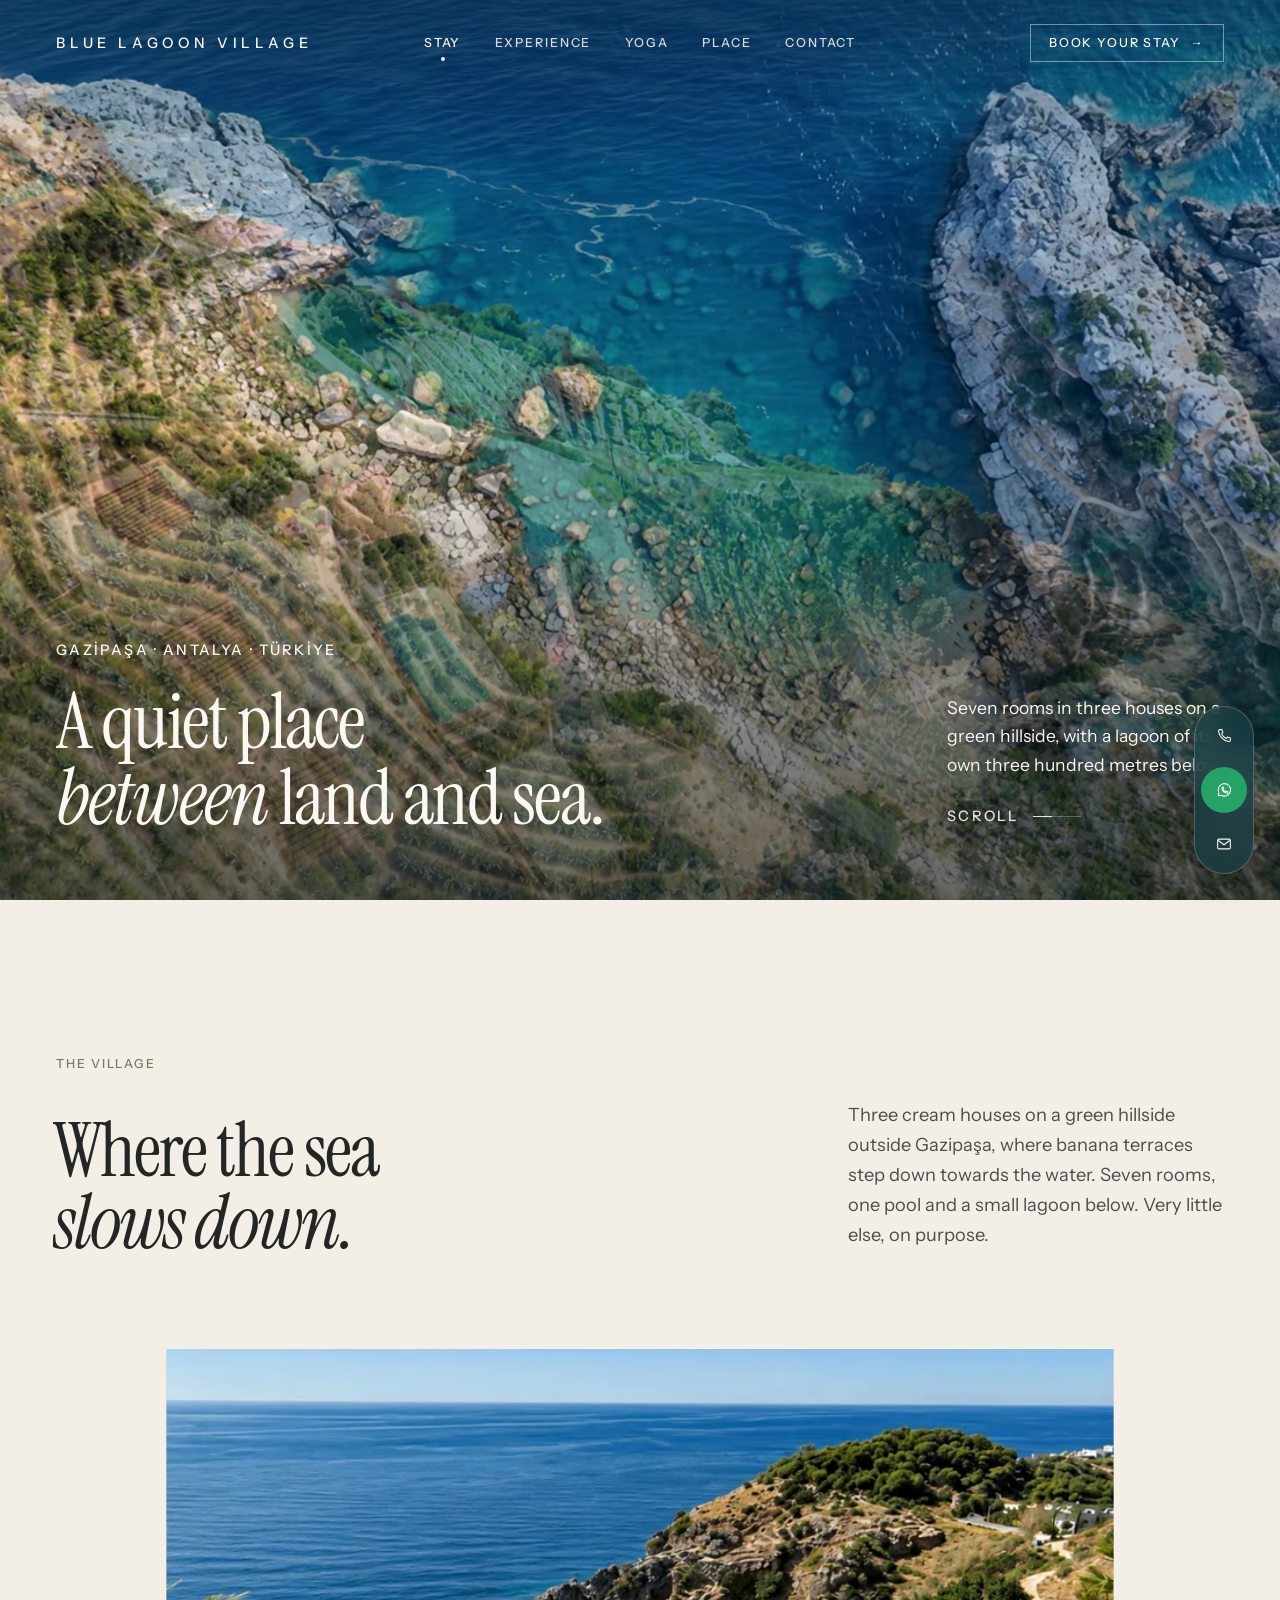
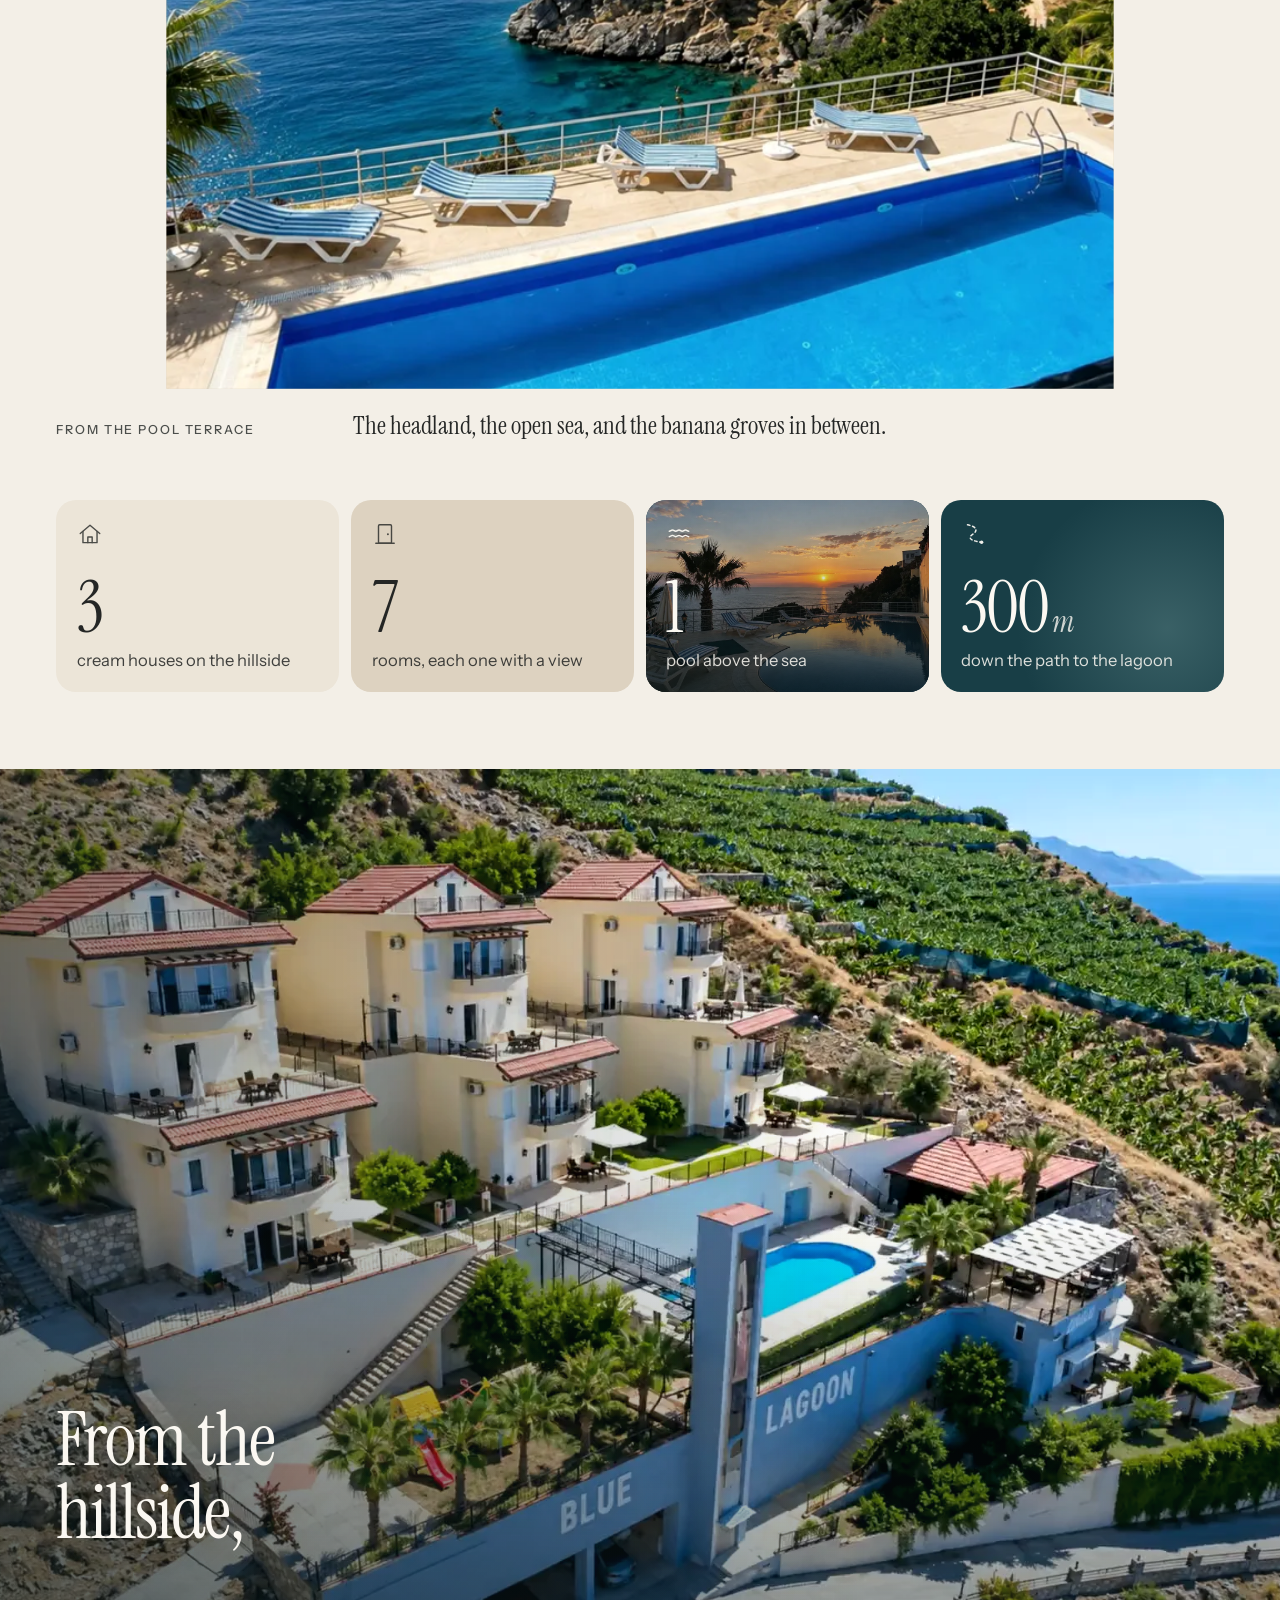
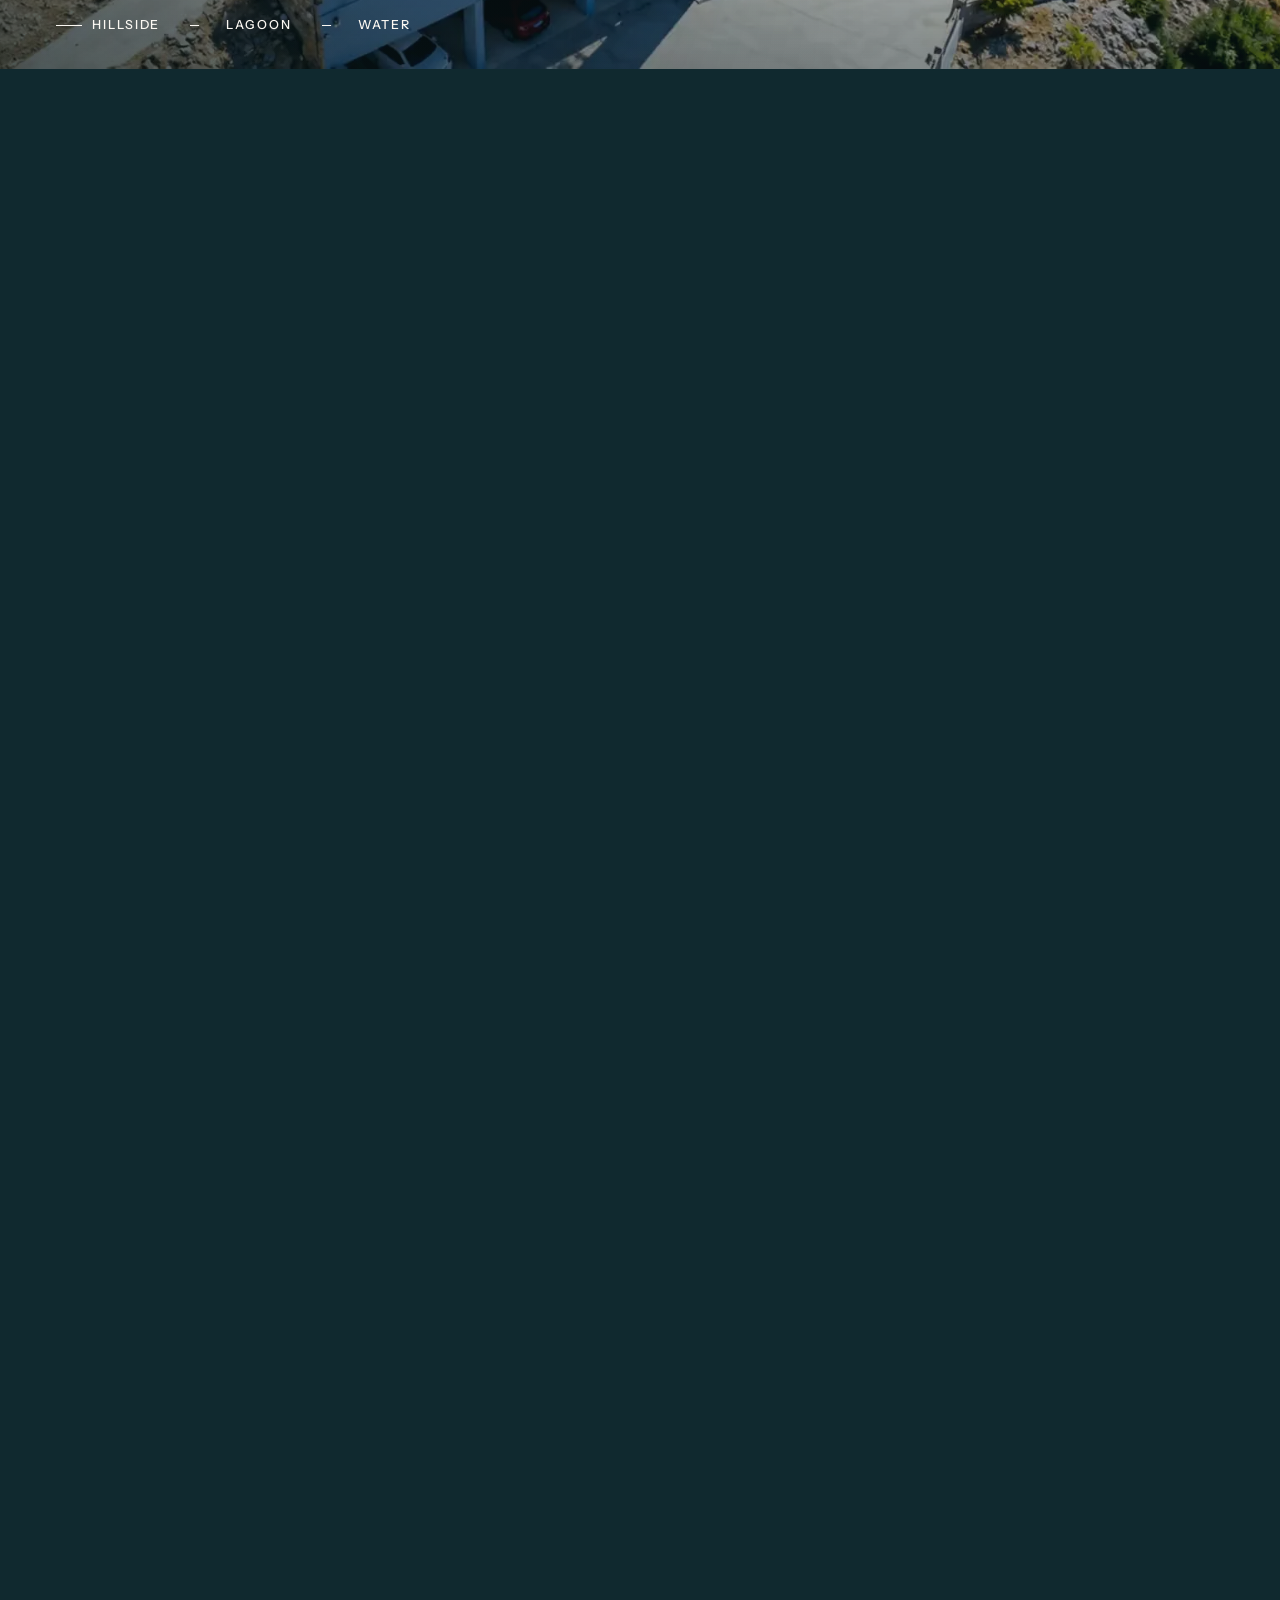
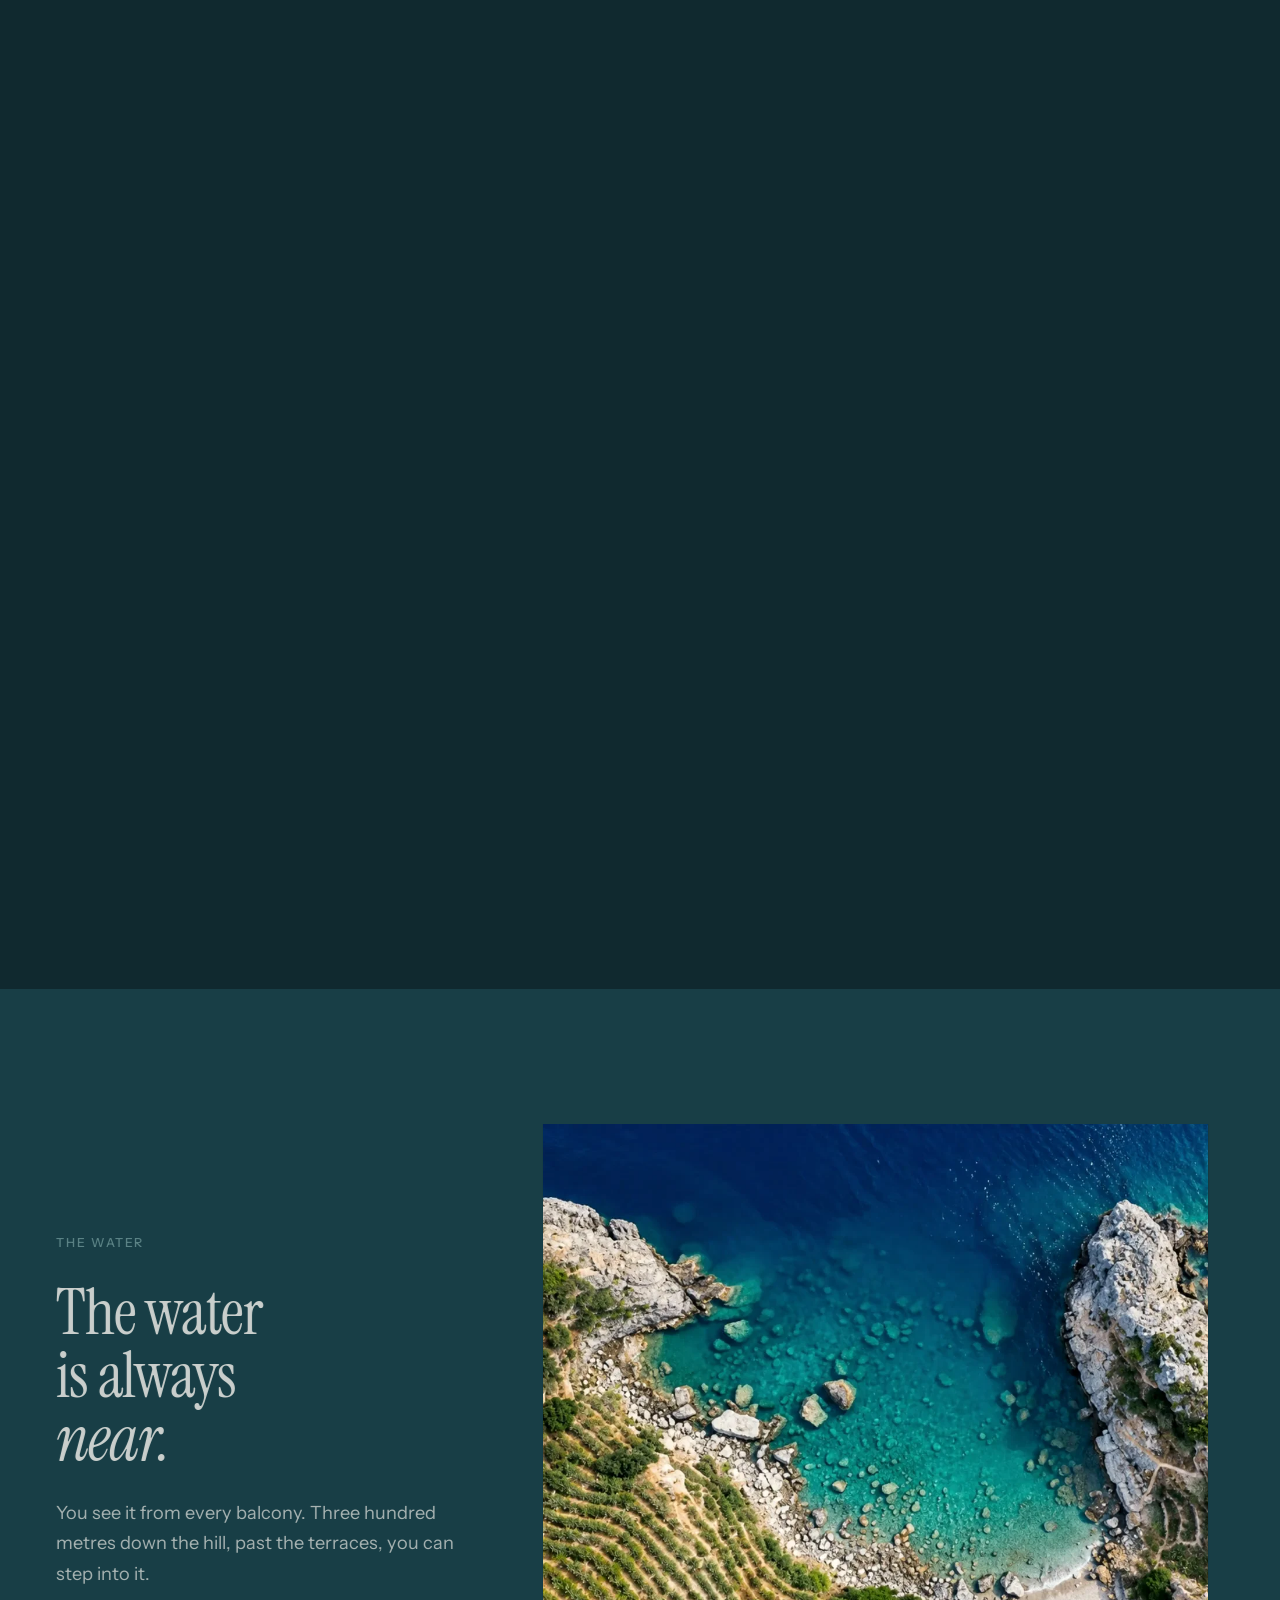
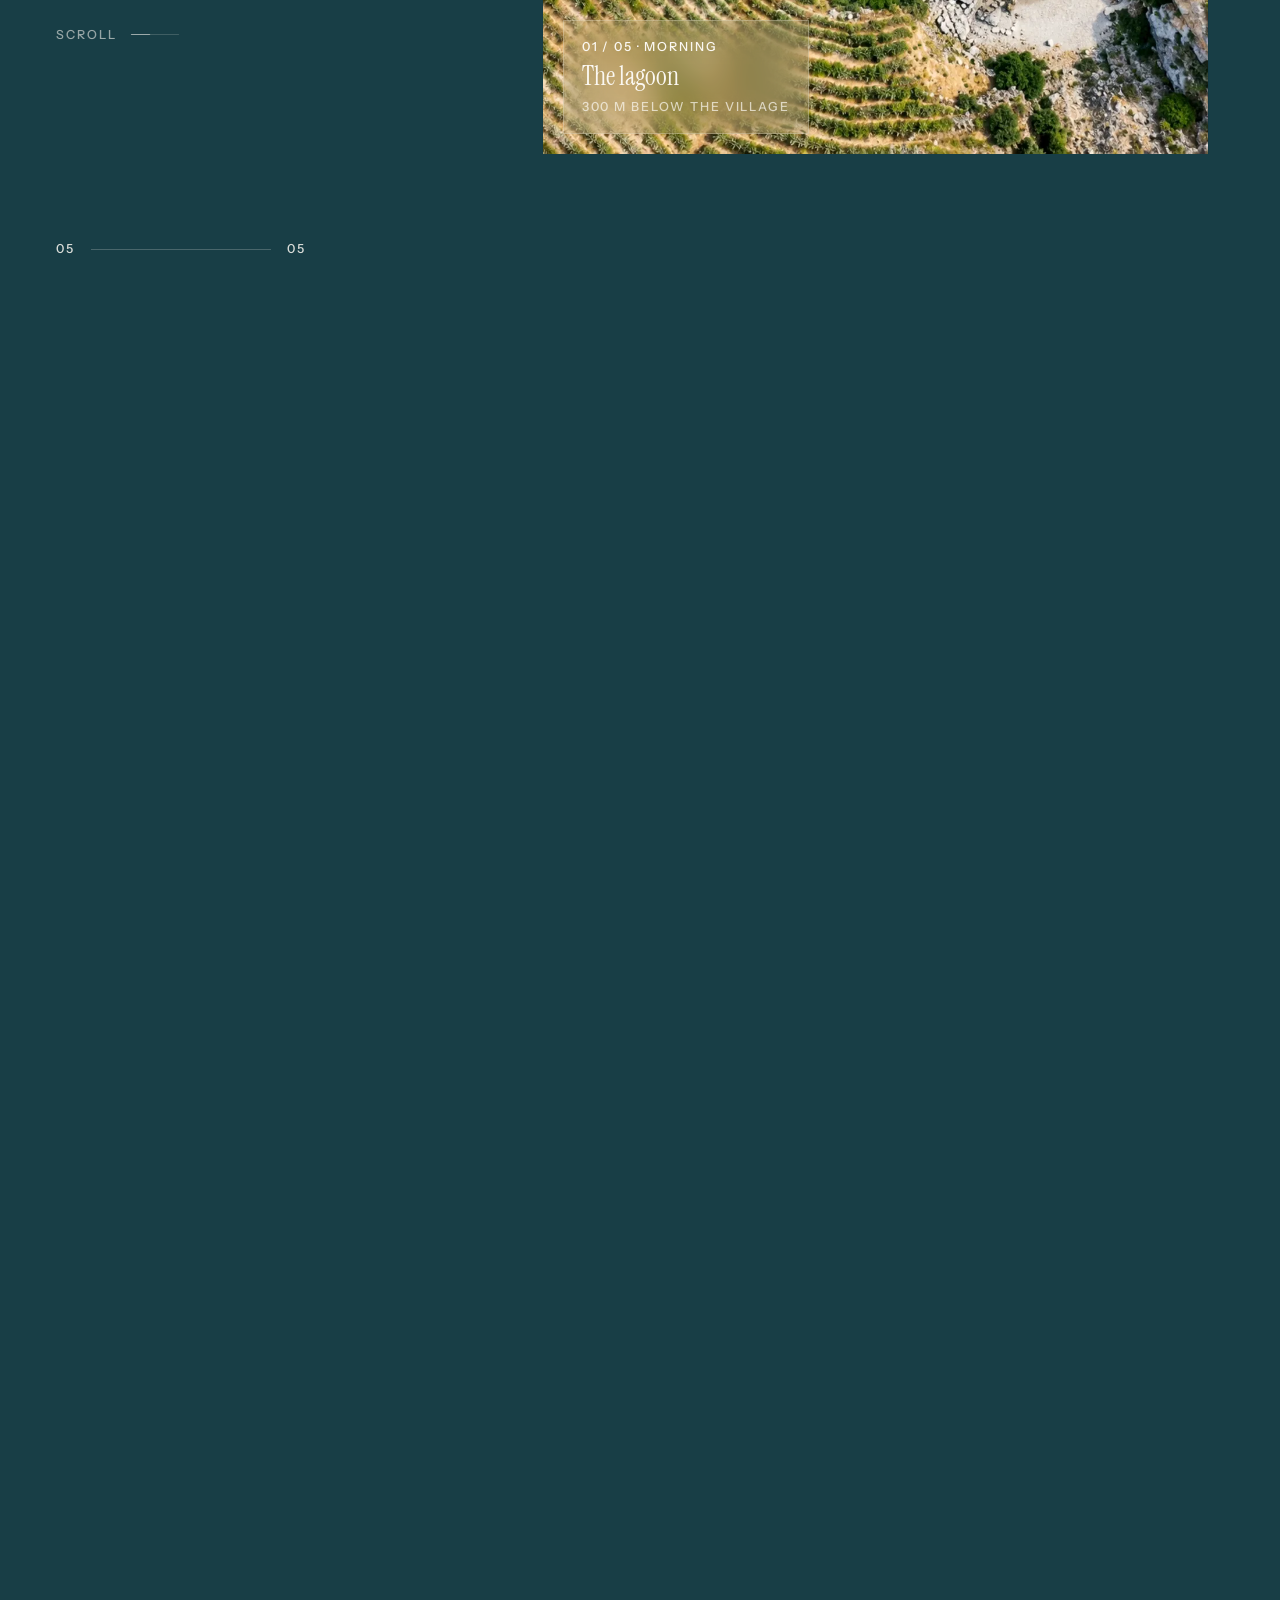
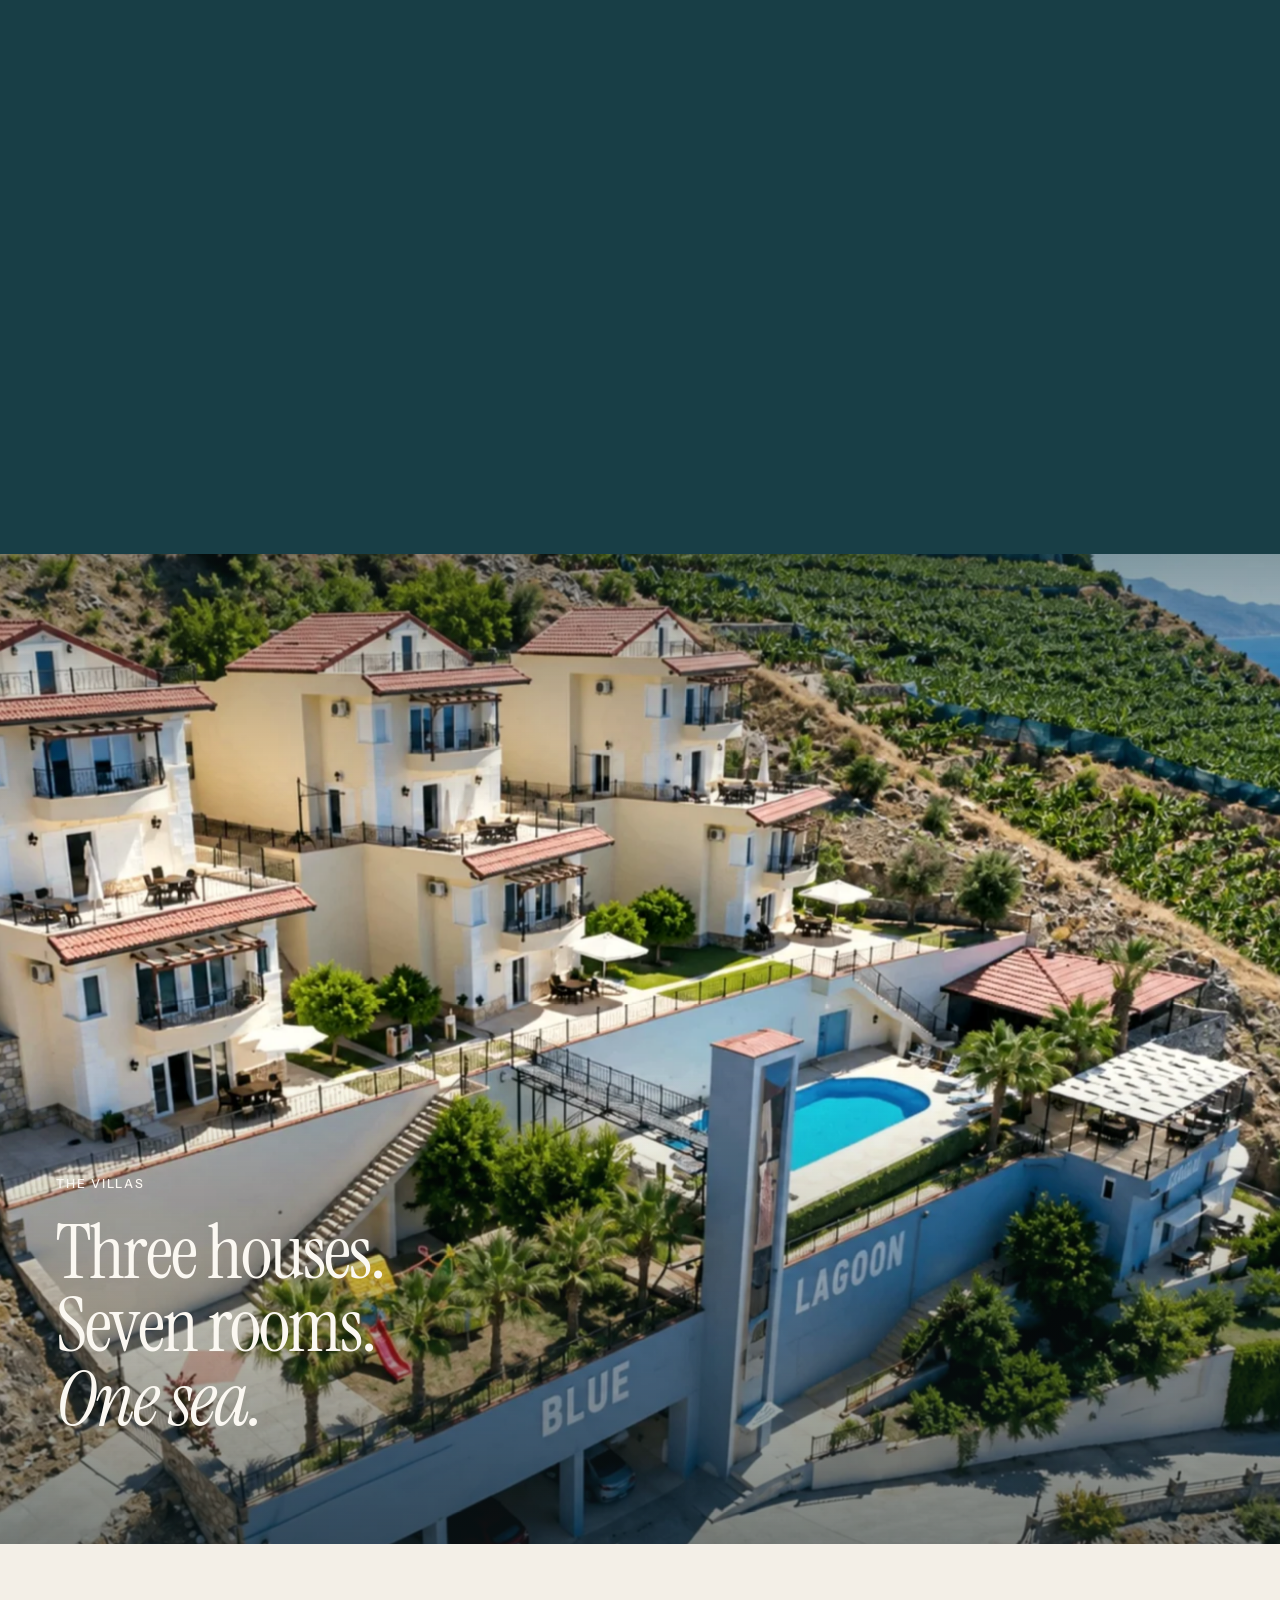
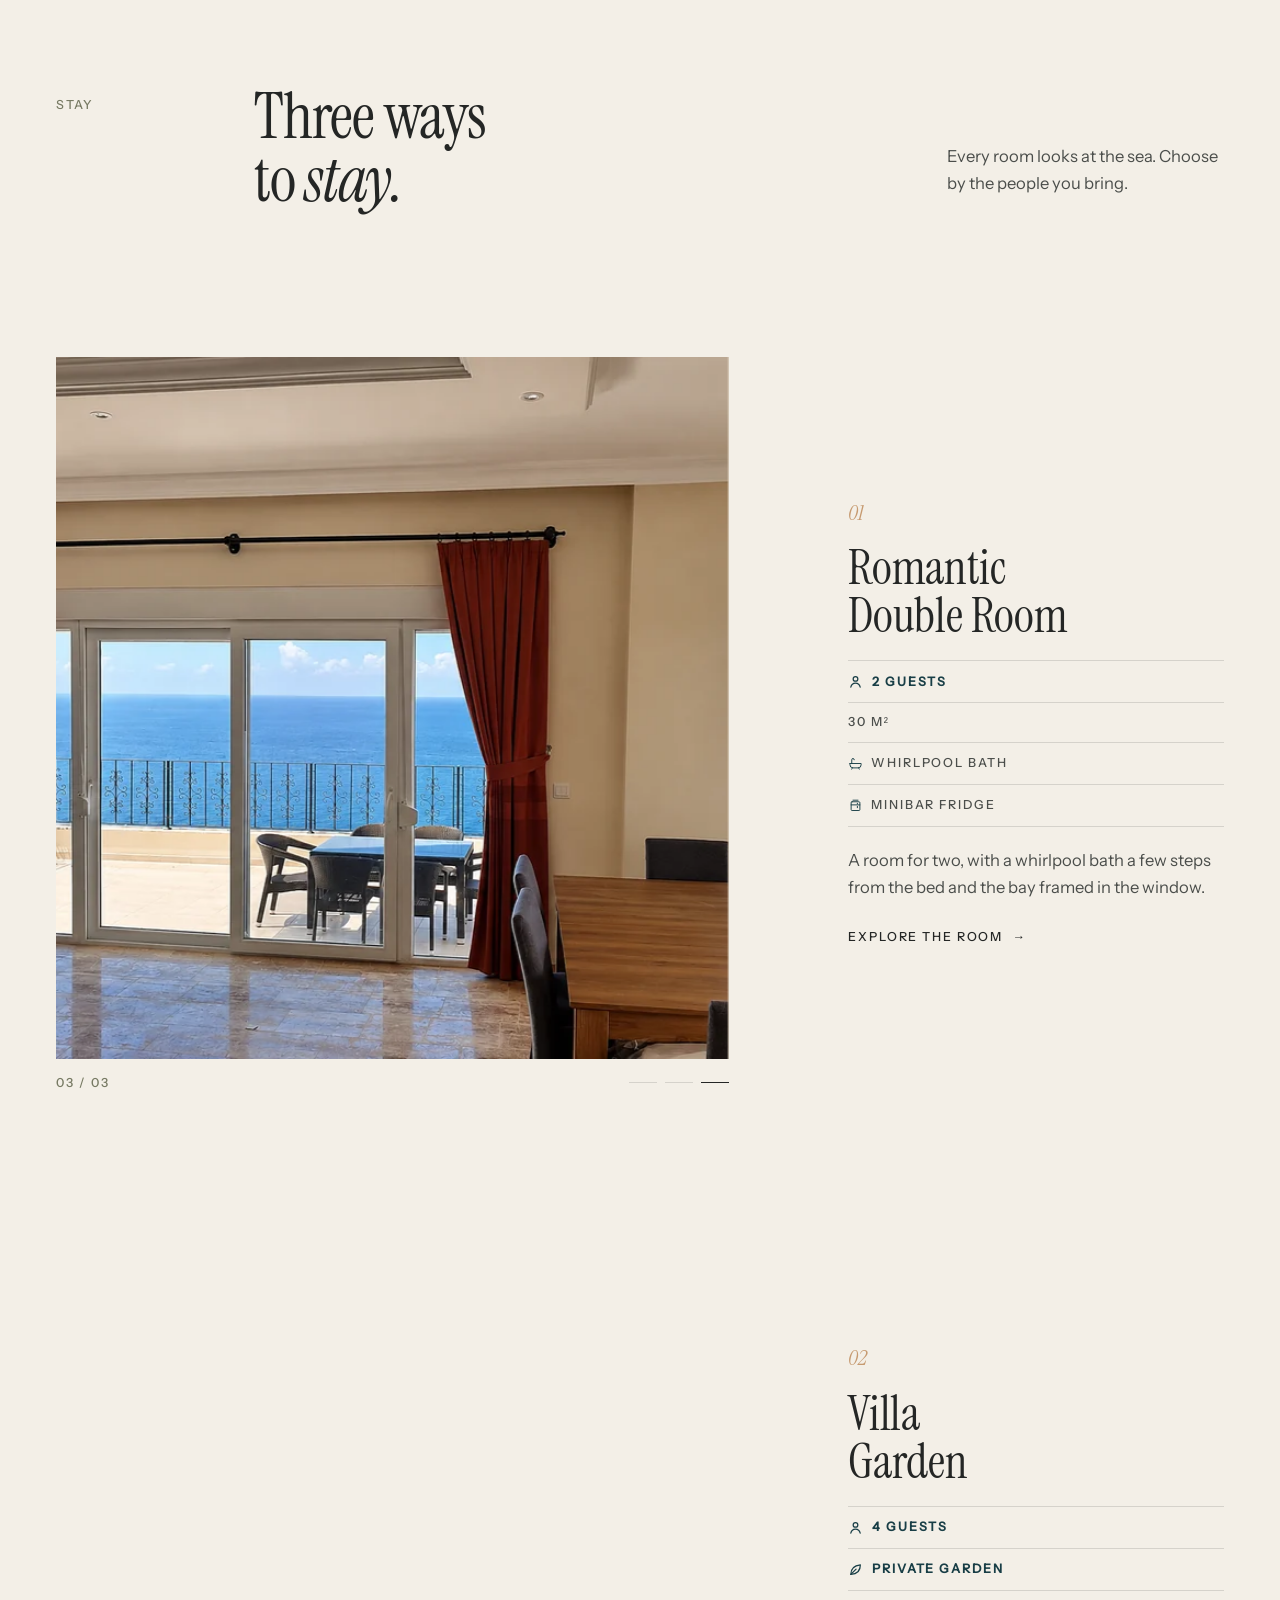
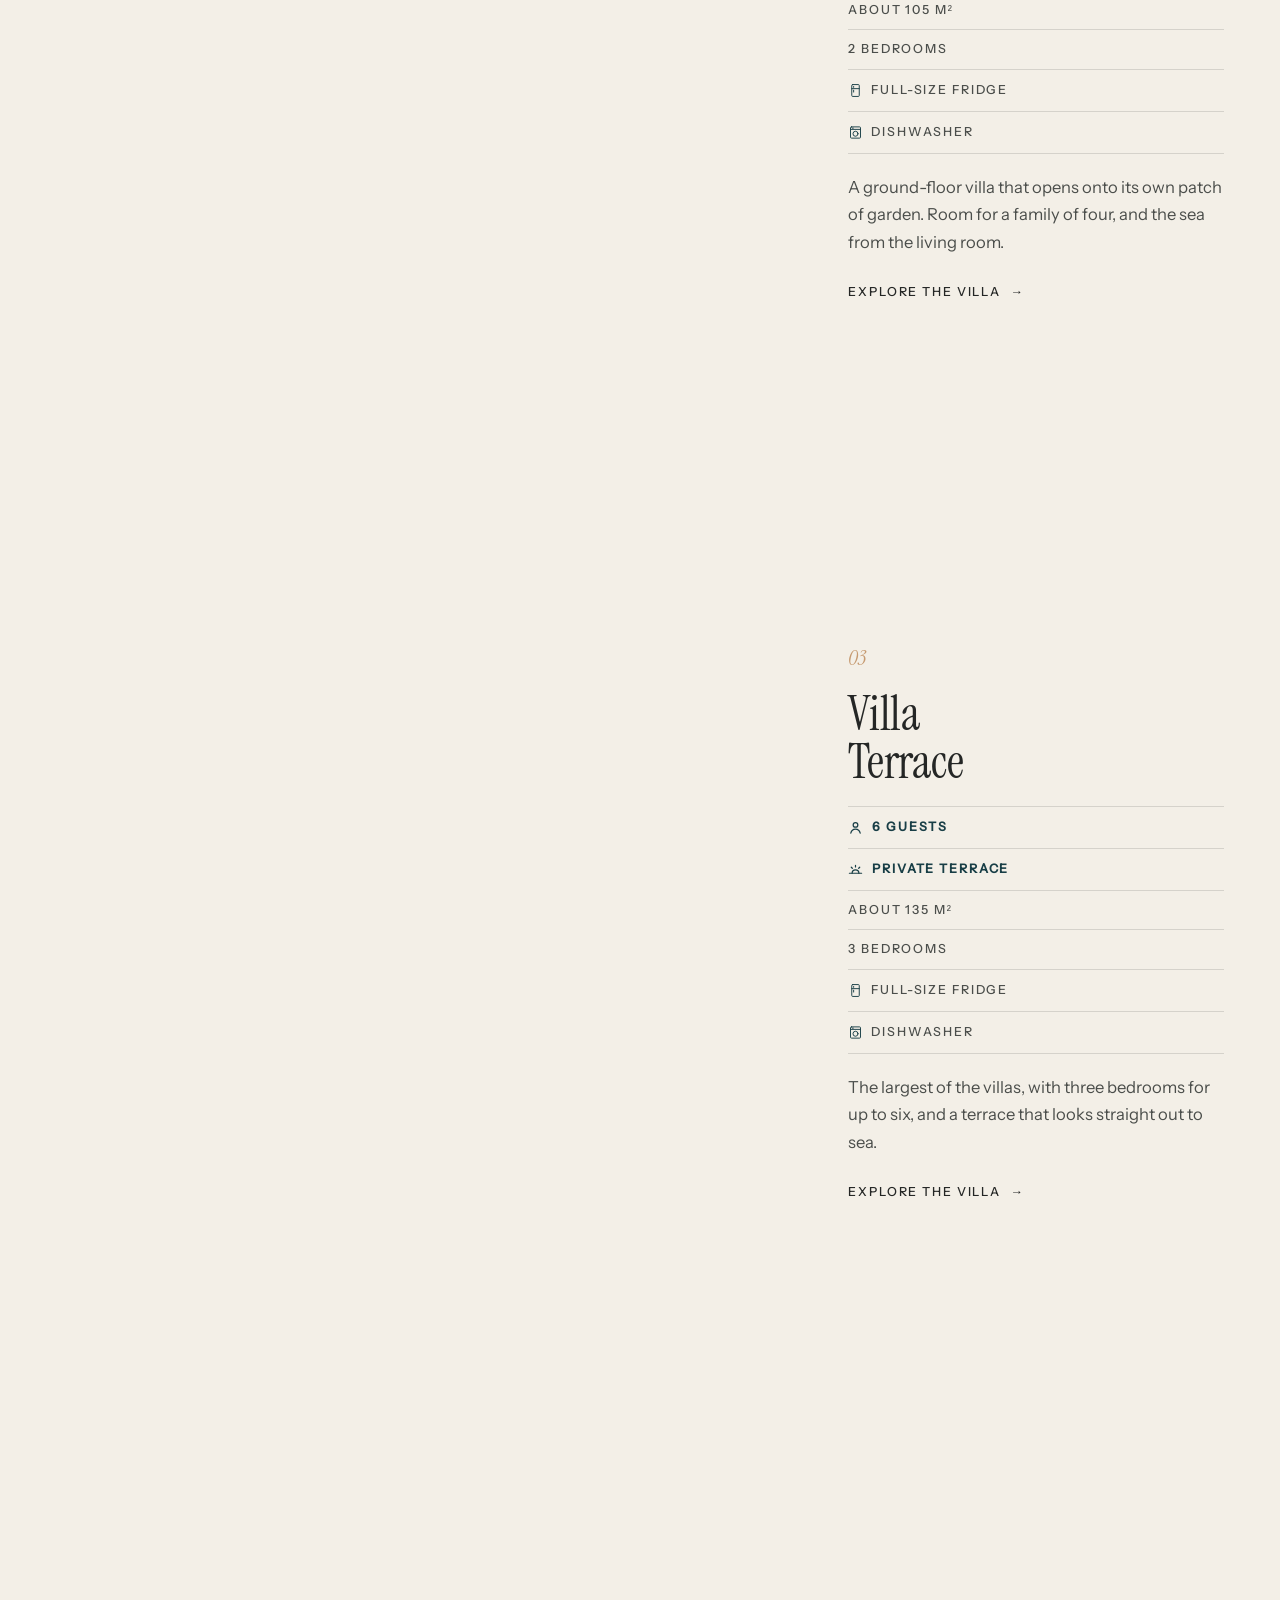
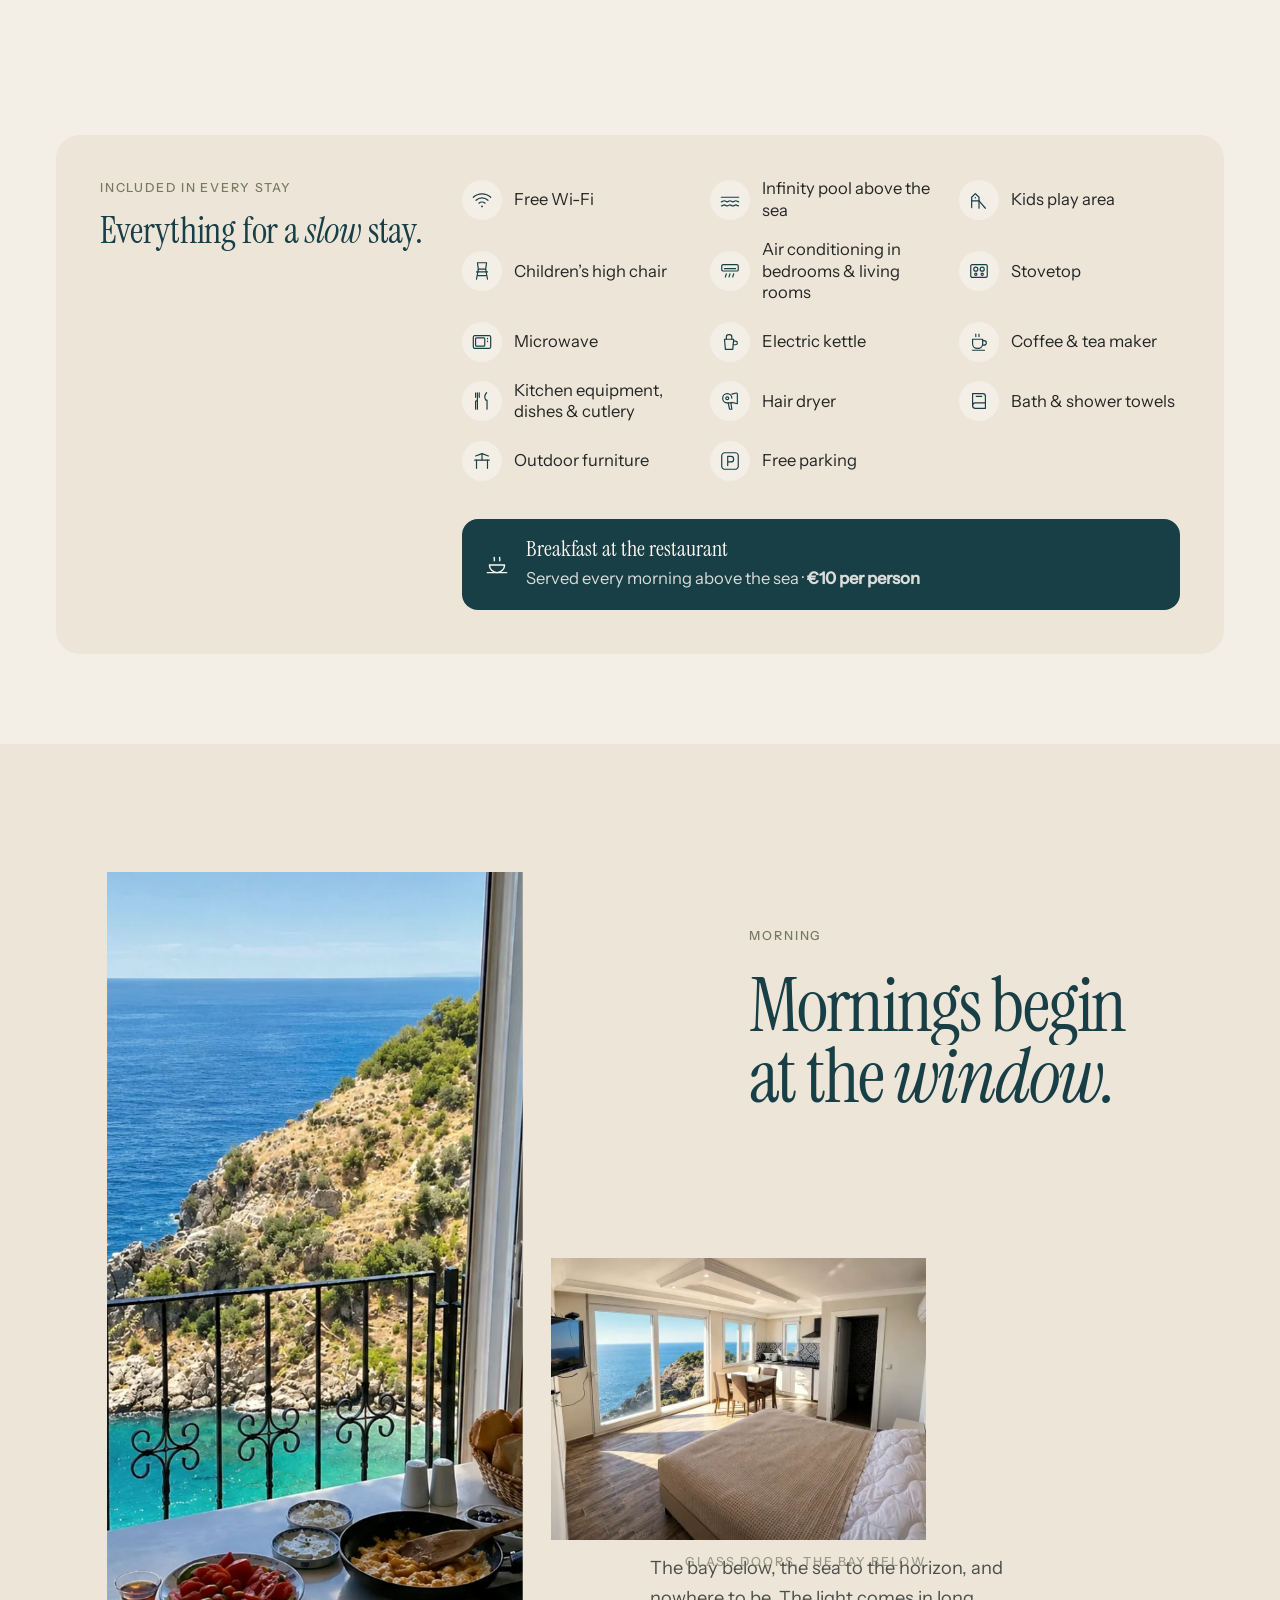
==== index.html @ 8819d828 "Room-specific amenities moved into the room cards (minibar fridge; full-size fridge, dishwasher); sh" ====
<!doctype html>
<html lang="en">
<head>
<meta charset="utf-8">
<meta name="viewport" content="width=device-width, initial-scale=1, viewport-fit=cover">
<title>Blue Lagoon Village — Sea-view villas & rooms in Gazipaşa, Alanya, Antalya</title>
<meta name="description" content="Blue Lagoon Village: seven sea-view rooms and villas on a green hillside in Gazipaşa, near Alanya, Antalya — with a pool and a lagoon 300 m below. Book on WhatsApp.">
<link rel="canonical" href="https://www.bluelagoonvillage.net/">
<meta name="theme-color" content="#183E46">
<meta name="format-detection" content="telephone=no">
<meta property="og:type" content="website">
<meta property="og:site_name" content="Blue Lagoon Village">
<meta property="og:title" content="Blue Lagoon Village — Gazipaşa, Antalya">
<meta property="og:description" content="Seven sea-view rooms and villas on a green hillside in Gazipaşa, near Alanya, with a pool and a lagoon 300 m below.">
<meta property="og:url" content="https://www.bluelagoonvillage.net/">
<meta property="og:image" content="https://www.bluelagoonvillage.net/assets/og/blue-lagoon-village.jpg">
<meta property="og:image:width" content="1200">
<meta property="og:image:height" content="630">
<meta property="og:image:type" content="image/jpeg">
<meta property="og:image:alt" content="Blue Lagoon Village: three houses and a pool on a green hillside above the sea in Gazipaşa">
<meta property="og:locale" content="en_GB">
<meta name="twitter:card" content="summary_large_image">
<meta name="twitter:title" content="Blue Lagoon Village — Gazipaşa, Antalya">
<meta name="twitter:description" content="Seven sea-view rooms and villas above a lagoon in Gazipaşa, near Alanya.">
<meta name="twitter:image" content="https://www.bluelagoonvillage.net/assets/og/blue-lagoon-village.jpg">
<script type="application/ld+json">{"@context":"https://schema.org","@type":"LodgingBusiness","name":"Blue Lagoon Village","url":"https://www.bluelagoonvillage.net/","image":"https://www.bluelagoonvillage.net/assets/og/blue-lagoon-village.jpg","logo":"https://www.bluelagoonvillage.net/assets/og/icon-512.png","description":"Seven sea-view rooms and villas on a green hillside in Gazipaşa, near Alanya, Antalya, with a pool and a lagoon 300 m below.","telephone":"+90 544 156 40 41","email":"info@bluelagoonvillage.net","address":{"@type":"PostalAddress","streetAddress":"Kanal Yolu Sokak 326, Koru Mah.","postalCode":"07900","addressLocality":"Gazipaşa","addressRegion":"Antalya","addressCountry":"TR"},"checkinTime":"15:00","checkoutTime":"10:30","petsAllowed":false,"numberOfRooms":7,"sameAs":["https://www.instagram.com/bluelagoongazipasa/"]}</script>
<link rel="preload" as="image" href="assets/video/hero-poster.webp" media="(min-width: 901px)">
<link rel="preload" as="image" href="assets/video/hero-poster-sm.webp" media="(max-width: 900px)">
<link rel="preload" as="font" type="font/woff2" href="assets/fonts/instrument-serif-latin-400-normal.woff2" crossorigin>
<link rel="stylesheet" href="styles.css">
<link rel="icon" href="data:image/svg+xml,%3Csvg xmlns='http://www.w3.org/2000/svg' viewBox='0 0 32 32'%3E%3Cpath d='M6 30V16a10 10 0 0 1 20 0v14z' fill='%23183E46'/%3E%3C/svg%3E">
<link rel="icon" href="/assets/og/favicon-32.png" sizes="32x32" type="image/png">
<link rel="apple-touch-icon" href="/assets/og/apple-touch-icon.png">
</head>
<body class="is-loading">

<a class="skip" href="#stay">Skip to rooms</a>

<!-- ============ NAVIGATION ============ -->
<header class="nav" data-nav>
  <a class="nav__brand" href="#top" aria-label="Blue Lagoon Village, back to the top">Blue Lagoon Village</a>
  <nav class="nav__links" aria-label="Sections">
    <a href="#stay" data-nav-link="stay">Stay</a>
    <a href="#water" data-nav-link="water">Experience</a>
    <a href="#retreat" data-nav-link="retreat">Yoga</a>
    <a href="#place" data-nav-link="place">Place</a>
    <a href="#contact" data-nav-link="contact">Contact</a>
  </nav>
  <button class="nav__book arrow" type="button" data-book>Book your stay <i aria-hidden="true">→</i></button>
  <button class="nav__menu" type="button" aria-expanded="false" aria-controls="menu" data-menu-btn>Menu</button>
</header>

<div class="menu" id="menu" hidden data-menu>
  <nav aria-label="Sections">
    <a href="#stay">Stay</a>
    <a href="#water">Experience</a>
    <a href="#retreat">Yoga</a>
    <a href="#place">Place</a>
    <a href="#contact">Contact</a>
  </nav>
  <button class="btn arrow" type="button" data-book>Book your stay <i aria-hidden="true">→</i></button>
  <div class="social">
    <a class="social__a social__a--wa" href="https://wa.me/905441564041?text=Hello%20Blue%20Lagoon%20Village%21%20I%20would%20like%20to%20ask%20about%20a%20stay." target="_blank" rel="noopener" aria-label="WhatsApp +90 544 156 40 41"><svg viewBox="0 0 24 24" width="18" height="18" aria-hidden="true" fill="none" stroke="currentColor" stroke-width="1.4" stroke-linejoin="round"><path d="M4.2 19.8l1.1-3.9A8.3 8.3 0 1 1 8.4 19z"/><path d="M9.2 8.6c.2-.5.5-.6.8-.6h.5c.2 0 .4.1.5.4l.7 1.6c.1.2 0 .5-.1.6l-.5.6c-.1.1-.1.3 0 .5.6 1 1.4 1.8 2.4 2.3.2.1.4.1.5 0l.6-.6c.2-.2.4-.2.6-.1l1.5.7c.3.1.4.3.4.5v.5c0 .4-.2.7-.6.9-.6.3-1.3.4-2 .2-2.4-.7-4.3-2.6-5.1-5-.2-.6-.2-1.2 0-1.6z"/></svg><span>WhatsApp</span></a>
    <a class="social__a" href="tel:+905441564041" aria-label="Call +90 544 156 40 41"><svg viewBox="0 0 24 24" width="18" height="18" aria-hidden="true" fill="none" stroke="currentColor" stroke-width="1.4" stroke-linejoin="round"><path d="M6.6 3.5h2.6l1.4 4-1.9 1.3a11 11 0 0 0 6.5 6.5l1.3-1.9 4 1.4v2.6a2 2 0 0 1-2.1 2A16.5 16.5 0 0 1 4.6 5.6a2 2 0 0 1 2-2.1z"/></svg><span>Call</span></a>
    <a class="social__a" href="mailto:info@bluelagoonvillage.net" aria-label="Email info@bluelagoonvillage.net"><svg viewBox="0 0 24 24" width="18" height="18" aria-hidden="true" fill="none" stroke="currentColor" stroke-width="1.4"><rect x="3.5" y="5.5" width="17" height="13" rx="2"/><path d="M4 7l8 6 8-6"/></svg><span>Email</span></a>
    <a class="social__a" href="https://www.instagram.com/bluelagoongazipasa/" target="_blank" rel="noopener" aria-label="Instagram @bluelagoongazipasa"><svg viewBox="0 0 24 24" width="18" height="18" aria-hidden="true" fill="none" stroke="currentColor" stroke-width="1.4"><rect x="3.5" y="3.5" width="17" height="17" rx="5"/><circle cx="12" cy="12" r="3.9"/><circle cx="17.2" cy="6.8" r=".9" fill="currentColor" stroke="none"/></svg><span>Instagram</span></a>
  </div>
  <p class="menu__contact"><a href="tel:+905441564041">+90 544 156 40 41</a> · <a href="mailto:info@bluelagoonvillage.net">info@bluelagoonvillage.net</a></p>
  <p class="meta">Gazİpaşa · Antalya · Türkİye</p>
</div>

<main id="top">

<!-- ============ 01 · ARRIVE ============ -->
<section class="hero" data-hero aria-labelledby="hero-title">
  <div class="hero__media" data-hero-media>
    <video class="hero__video" data-hero-video autoplay muted loop playsinline preload="auto" poster="assets/video/hero-poster.webp" data-poster-sm="assets/video/hero-poster-sm.webp"
      data-src-av1="assets/video/hero-film-av1.mp4?v=2" data-src-hevc="assets/video/hero-film-hevc.mp4?v=2" data-src-lg="assets/video/hero-film.mp4?v=2"
      data-src-sm-av1="assets/video/hero-film-sm-av1.mp4?v=2" data-src-sm-hevc="assets/video/hero-film-sm-hevc.mp4?v=2" data-src-sm="assets/video/hero-film-sm.mp4?v=2" aria-hidden="true"></video>
  </div>
  <div class="hero__shade" aria-hidden="true"></div>

  <div class="hero__inner">
    <p class="meta hero__kicker" data-hero-fade>Gazİpaşa · Antalya · Türkİye</p>
    <h1 class="hero__title" id="hero-title" data-hero-title>
      <span class="line"><span>A quiet place</span></span>
      <span class="line"><span><em>between</em> land and sea.</span></span>
    </h1>
    <div class="hero__aside" data-hero-fade>
      <p class="hero__lede">Seven rooms in three houses on a green hillside, with a lagoon of its own three hundred metres below.</p>
      <a class="hero__cue meta" href="#discover"><span>Scroll</span><i aria-hidden="true"></i></a>
    </div>
  </div>
</section>

<!-- ============ 02 · APPROACH ============ -->
<section class="approach" id="discover" data-approach aria-labelledby="discover-title">
  <div class="approach__head">
    <p class="meta meta--olive approach__tag" data-fade>The village</p>
    <h2 class="approach__title" id="discover-title" data-lines>Where the sea<br><em>slows down.</em></h2>
    <p class="body approach__text" data-fade>Three cream houses on a green hillside outside Gazipaşa, where banana terraces step down towards the water. Seven rooms, one pool and a small lagoon below. Very little else, on purpose.</p>
  </div>
  <figure class="approach__view">
    <div class="approach__frame" data-approach-frame>
      <img data-approach-img src="assets/img/approach.webp" srcset="assets/img/approach-1280.webp 1280w, assets/img/approach.webp 2560w" sizes="100vw" alt="The pool terrace above the open sea, a palm in the foreground and a green headland across the water" loading="lazy">
    </div>
    <figcaption class="approach__cap">
      <span class="meta">From the pool terrace</span>
      <span class="approach__capline">The headland, the open sea, and the banana groves in between.</span>
    </figcaption>
  </figure>
  <ul class="facts" data-facts aria-label="At a glance">
    <li class="fact"><svg class="fact__ic" viewBox="0 0 24 24" width="26" height="26" aria-hidden="true" fill="none" stroke="currentColor" stroke-width="1.3" stroke-linecap="round" stroke-linejoin="round"><path d="M3 11.5 12 4l9 7.5"/><path d="M5.5 9.6V20h13V9.6"/><path d="M10 20v-5.2h4V20"/></svg><b><i data-count="3">3</i></b><span>cream houses on the hillside</span></li>
    <li class="fact fact--sand"><svg class="fact__ic" viewBox="0 0 24 24" width="26" height="26" aria-hidden="true" fill="none" stroke="currentColor" stroke-width="1.3" stroke-linecap="round" stroke-linejoin="round"><rect x="6" y="3.5" width="12" height="17" rx="1"/><circle cx="14.7" cy="12.2" r=".9" fill="currentColor" stroke="none"/><path d="M3.5 20.5h17"/></svg><b><i data-count="7">7</i></b><span>rooms, each one with a view</span></li>
    <li class="fact fact--photo"><img src="assets/img/pool-sunset-32-960.webp" alt="" loading="lazy" aria-hidden="true"><svg class="fact__ic" viewBox="0 0 24 24" width="26" height="26" aria-hidden="true" fill="none" stroke="currentColor" stroke-width="1.3" stroke-linecap="round" stroke-linejoin="round"><path d="M3 9.5c1.5 0 1.5-1.2 3-1.2s1.5 1.2 3 1.2 1.5-1.2 3-1.2 1.5 1.2 3 1.2 1.5-1.2 3-1.2 1.5 1.2 3 1.2"/><path d="M3 14.5c1.5 0 1.5-1.2 3-1.2s1.5 1.2 3 1.2 1.5-1.2 3-1.2 1.5 1.2 3 1.2 1.5-1.2 3-1.2 1.5 1.2 3 1.2"/></svg><b><i data-count="1">1</i></b><span>pool above the sea</span></li>
    <li class="fact fact--deep"><svg class="fact__ic fact__path" viewBox="0 0 24 24" width="26" height="26" aria-hidden="true" fill="none" stroke="currentColor" stroke-width="1.4" stroke-linecap="round"><path d="M6 3.5c9 1.8 9.5 5.6 5 8.6s-3.5 5.8 7 7.4"/><circle cx="19" cy="19.6" r="1.6" fill="currentColor" stroke="none"/></svg><b><i data-count="300">300</i><small>m</small></b><span>down the path to the lagoon</span></li>
  </ul>
</section>

<!-- ============ 03 · DESCEND — hillside → lagoon → water ============ -->
<section class="descend" data-descend aria-label="From the hillside, down to the lagoon, and into the water">
  <div class="descend__stage">
    <div class="descend__frame">
    <div class="d-layer d-layer--hill" data-d-layer="0"><video muted loop playsinline preload="none" poster="assets/video/d-hillside-poster.webp" data-poster-sm="assets/video/d-hillside-sm-poster.webp" data-src="assets/video/d-hillside.mp4" data-src-sm="assets/video/d-hillside-sm.mp4" aria-hidden="true"></video></div>
    <div class="d-layer d-layer--lagoon" data-d-layer="1"><div class="d-in" data-d-in><video muted loop playsinline preload="none" poster="assets/video/d-lagoon-poster.webp" data-poster-sm="assets/video/d-lagoon-sm-poster.webp" data-src="assets/video/d-lagoon.mp4" data-src-sm="assets/video/d-lagoon-sm.mp4" aria-hidden="true"></video></div></div>
    <div class="d-layer d-layer--water" data-d-layer="2"><video muted loop playsinline preload="none" poster="assets/video/water-glide-poster.webp" data-poster-sm="assets/video/water-cove-sm-poster.webp" data-src="assets/video/water-glide.mp4" data-src-sm="assets/video/water-cove-sm.mp4" aria-hidden="true"></video></div>
    <div class="descend__shade" aria-hidden="true"></div>
    <div class="descend__deep" data-d-deep aria-hidden="true"></div>
    </div>
    <div class="descend__words" aria-hidden="true">
      <p data-d-word="0">From the hillside,</p>
      <p data-d-word="1">down to the lagoon,</p>
      <p data-d-word="2"><em>and into the water.</em></p>
    </div>
    <ol class="descend__steps meta" aria-hidden="true">
      <li data-d-step="0" class="is-on"><i></i>Hillside</li>
      <li data-d-step="1"><i></i>Lagoon</li>
      <li data-d-step="2"><i></i>Water</li>
    </ol>
    <p class="descend__alt">From the hillside, down to the lagoon, and into the water.</p>
  </div>
</section>

<!-- ============ 04 · EXPERIENCE — the water, a horizontal chapter ============ -->
<section class="water" id="water" data-water aria-labelledby="water-title">
  <div class="water__stage" data-water-stage>
    <div class="water__track" data-water-track>
      <div class="w-panel w-intro">
        <p class="meta">The water</p>
        <h2 class="h-l" id="water-title">The water<br>is always<br><em>near.</em></h2>
        <p class="body">You see it from every balcony. Three hundred metres down the hill, past the terraces, you can step into it.</p>
        <p class="meta w-hint" aria-hidden="true"><span>Scroll</span><i></i></p>
      </div>
      <figure class="w-panel w-big">
        <div class="media"><video muted loop playsinline preload="none" poster="assets/video/lagoon-finale-poster.webp" data-poster-sm="assets/video/lagoon-finale-sm-poster.webp" data-src="assets/video/lagoon-finale.mp4" data-src-sm="assets/video/lagoon-finale-sm.mp4" aria-label="Clear lagoon water over pale stones, seen from above"></video></div>
        <figcaption class="cap glass"><span class="meta">01 / 05 · Morning</span><span class="cap__t">The lagoon</span><span class="meta meta--dim">300 m below the village</span></figcaption>
      </figure>
      <figure class="w-panel w-tall">
        <div class="media"><img src="assets/img/rock-view.webp" srcset="assets/img/rock-view-960.webp 720w, assets/img/rock-view.webp 1086w" sizes="26vw" alt="A woman with open arms on a rock high above the bay" loading="lazy"></div>
        <figcaption class="cap-plain"><span class="meta">02 / 05</span> Clear enough to count the stones.</figcaption>
      </figure>
      <figure class="w-panel w-wide">
        <div class="media"><video muted loop playsinline preload="none" poster="assets/video/coast-villas-poster.webp" data-poster-sm="assets/video/coast-villas-sm-poster.webp" data-src="assets/video/coast-villas.mp4?v=2" data-src-sm="assets/video/coast-villas-sm.mp4?v=2" aria-label="The villas on the cliff above the open sea, the camera moving slowly along the coast"></video></div>
        <figcaption class="cap-plain"><span class="meta">03 / 05 · Afternoon</span> The coast, from above the houses.</figcaption>
      </figure>
      <figure class="w-panel w-full">
        <div class="media"><video muted loop playsinline preload="none" poster="assets/video/sunset-poster.webp" data-poster-sm="assets/video/sunset-sm-poster.webp" data-src="assets/video/sunset.mp4?v=2" data-src-sm="assets/video/sunset-sm.mp4?v=2" aria-label="The pool at sunset, the sun going down into the sea beyond the palms"></video></div>
        <figcaption class="cap glass"><span class="meta">04 / 05 · Evening</span><span class="cap__t">When the day turns gold</span><span class="meta meta--dim">The pool, facing west</span></figcaption>
      </figure>
      <figure class="w-panel w-tall w-swing">
        <div class="media"><img src="assets/img/swing-sunset.webp" srcset="assets/img/swing-sunset-960.webp 960w, assets/img/swing-sunset.webp 1448w" sizes="(max-width:760px) 70vw, 30vw" alt="A round rattan swing seat with cushions on the terrace, the sun setting into the sea through its arch" loading="lazy" style="object-position:50% 50%"></div>
        <figcaption class="cap-plain"><span class="meta">05 / 05 · Dusk</span> The swing seat on the terrace, facing the sunset.</figcaption>
      </figure>
      <div class="w-panel w-end">
        <p class="h-l">Then, the whole <em>Mediterranean.</em></p>
      </div>
    </div>
    <div class="water__progress" aria-hidden="true"><span class="meta" data-water-n>01</span><span class="water__bar"><i data-water-bar></i></span><span class="meta">05</span></div>
  </div>
</section>

<!-- ============ 05 · STAY — the villas ============ -->
<section class="villas" data-villas aria-labelledby="villas-title">
  <div class="villas__media"><video muted loop playsinline preload="none" poster="assets/video/villas-poster.webp" data-poster-sm="assets/video/villas-sm-poster.webp" data-src="assets/video/villas.mp4?v=2" data-src-sm="assets/video/villas-sm.mp4?v=2" aria-label="The three villas and their pool on the hillside"></video></div>
  <div class="villas__shade" aria-hidden="true"></div>
  <div class="villas__copy">
    <p class="meta">The villas</p>
    <h2 class="h-xl" id="villas-title" data-lines>Three houses.<br>Seven rooms.<br><em>One sea.</em></h2>
  </div>
</section>

<!-- ============ ROOM EXPLORER ============ -->
<section class="stay" id="stay" aria-labelledby="stay-title">
  <header class="stay__head">
    <p class="meta meta--olive" data-fade>Stay</p>
    <h2 class="h-l" id="stay-title" data-lines>Three ways<br>to <em>stay.</em></h2>
    <p class="small stay__intro" data-fade>Every room looks at the sea. Choose by the people you bring.</p>
  </header>
  <div class="stay__grid">
    <div class="stay__stage" data-stage aria-hidden="true">
      <div class="stay__frame">
        <img class="stay__img is-on" data-stage-img="0" src="assets/img/romantic-room-v2.webp" srcset="assets/img/romantic-room-v2-960.webp 960w, assets/img/romantic-room-v2.webp 1536w" sizes="55vw" alt="" style="object-position:58% 50%">
        <img class="stay__img" data-stage-img="1" src="assets/img/vg-bedroom-sea-32.webp" srcset="assets/img/vg-bedroom-sea-32-960.webp 960w, assets/img/vg-bedroom-sea-32.webp 1440w" sizes="55vw" alt="" decoding="async" style="object-position:60% 50%">
        <img class="stay__img" data-stage-img="2" src="assets/img/vt-living-32.webp" srcset="assets/img/vt-living-32-960.webp 960w, assets/img/vt-living-32.webp 1440w" sizes="55vw" alt="" decoding="async" style="object-position:50% 50%">
        <div class="stay__peek" data-peek><img alt="" data-peek-img src="assets/img/pool-sunset-960.webp"></div>
      </div>
      <div class="stay__count meta"><span><span data-stage-n>01</span> / 03</span><span class="stay__ticks"><i class="is-on" data-tick="0"></i><i data-tick="1"></i><i data-tick="2"></i></span></div>
    </div>
    <ol class="stay__list">
      <li class="room" data-room="0">
        <img class="room__mob" src="assets/img/romantic-room-v2-960.webp" alt="Double bed, whirlpool bath and armchairs, with glass doors to a balcony over the sea" loading="lazy">
        <p class="room__n">01</p>
        <h3 class="h-m room__name">Romantic<br>Double Room</h3>
        <ul class="room__facts"><li class="is-key"><svg viewBox="0 0 16 16" width="14" height="14" aria-hidden="true" fill="none" stroke="currentColor" stroke-width="1.3" stroke-linecap="round" stroke-linejoin="round"><circle cx="8" cy="5.2" r="2.5"/><path d="M3 14c.6-2.8 2.6-4.3 5-4.3s4.4 1.5 5 4.3"/></svg>2 guests</li><li>30 m²</li><li class="has-ic"><svg viewBox="0 0 24 24" width="15" height="15" aria-hidden="true" fill="none" stroke="currentColor" stroke-width="1.5" stroke-linecap="round" stroke-linejoin="round"><path d="M3 12h18v2a5 5 0 0 1-5 5H8a5 5 0 0 1-5-5z"/><path d="M6 12V6a2 2 0 0 1 4 0"/><path d="M7 19l-1 2M17 19l1 2"/></svg>Whirlpool bath</li><li class="has-ic"><svg viewBox="0 0 24 24" width="15" height="15" aria-hidden="true" fill="none" stroke="currentColor" stroke-width="1.5" stroke-linecap="round" stroke-linejoin="round"><rect x="5" y="6" width="14" height="14" rx="1.5"/><path d="M5 11h14M15 8.5v1M15 13.5v2"/><path d="M8 3.5h8"/></svg>Minibar fridge</li></ul>
        <p class="body room__text">A room for two, with a whirlpool bath a few steps from the bed and the bay framed in the window.</p>
        <button class="link arrow" type="button" data-explore="0">Explore the room <i aria-hidden="true">→</i></button>
      </li>
      <li class="room" data-room="1">
        <img class="room__mob" src="assets/img/vg-bedroom-sea-32-960.webp" alt="A villa bedroom with a balcony door and a window onto the open sea" loading="lazy">
        <p class="room__n">02</p>
        <h3 class="h-m room__name">Villa<br>Garden</h3>
        <ul class="room__facts"><li class="is-key"><svg viewBox="0 0 16 16" width="14" height="14" aria-hidden="true" fill="none" stroke="currentColor" stroke-width="1.3" stroke-linecap="round" stroke-linejoin="round"><circle cx="8" cy="5.2" r="2.5"/><path d="M3 14c.6-2.8 2.6-4.3 5-4.3s4.4 1.5 5 4.3"/></svg>4 guests</li><li class="is-key"><svg viewBox="0 0 16 16" width="14" height="14" aria-hidden="true" fill="none" stroke="currentColor" stroke-width="1.3" stroke-linecap="round" stroke-linejoin="round"><path d="M3 13.2c0-6 4-9.6 10.2-10.2 0 6.2-3.6 10.2-10.2 10.2z"/><path d="M3 13.2l5.6-5.6"/></svg>Private garden</li><li>About 105 m²</li><li>2 bedrooms</li><li class="has-ic"><svg viewBox="0 0 24 24" width="15" height="15" aria-hidden="true" fill="none" stroke="currentColor" stroke-width="1.5" stroke-linecap="round" stroke-linejoin="round"><rect x="6" y="2.5" width="12" height="19" rx="1.5"/><path d="M6 9h12M9 5.5v1.5M9 11.5v3"/></svg>Full-size fridge</li><li class="has-ic"><svg viewBox="0 0 24 24" width="15" height="15" aria-hidden="true" fill="none" stroke="currentColor" stroke-width="1.5" stroke-linecap="round" stroke-linejoin="round"><rect x="4" y="3" width="16" height="18" rx="1.5"/><path d="M4 7h16"/><circle cx="12" cy="14" r="4"/><path d="M7 5h1.5"/></svg>Dishwasher</li></ul>
        <p class="body room__text">A ground-floor villa that opens onto its own patch of garden. Room for a family of four, and the sea from the living room.</p>
        <button class="link arrow" type="button" data-explore="1">Explore the villa <i aria-hidden="true">→</i></button>
      </li>
      <li class="room" data-room="2">
        <img class="room__mob" src="assets/img/vt-living-32-960.webp" alt="Living and dining room with glass doors onto a terrace above the open sea" loading="lazy">
        <p class="room__n">03</p>
        <h3 class="h-m room__name">Villa<br>Terrace</h3>
        <ul class="room__facts"><li class="is-key"><svg viewBox="0 0 16 16" width="14" height="14" aria-hidden="true" fill="none" stroke="currentColor" stroke-width="1.3" stroke-linecap="round" stroke-linejoin="round"><circle cx="8" cy="5.2" r="2.5"/><path d="M3 14c.6-2.8 2.6-4.3 5-4.3s4.4 1.5 5 4.3"/></svg>6 guests</li><li class="is-key"><svg viewBox="0 0 16 16" width="14" height="14" aria-hidden="true" fill="none" stroke="currentColor" stroke-width="1.3" stroke-linecap="round" stroke-linejoin="round"><path d="M1.5 12h13"/><path d="M4.4 12a3.6 3.6 0 0 1 7.2 0"/><path d="M8 3.6v1.6M3.5 5.6l1.1 1.1M12.5 5.6l-1.1 1.1"/></svg>Private terrace</li><li>About 135 m²</li><li>3 bedrooms</li><li class="has-ic"><svg viewBox="0 0 24 24" width="15" height="15" aria-hidden="true" fill="none" stroke="currentColor" stroke-width="1.5" stroke-linecap="round" stroke-linejoin="round"><rect x="6" y="2.5" width="12" height="19" rx="1.5"/><path d="M6 9h12M9 5.5v1.5M9 11.5v3"/></svg>Full-size fridge</li><li class="has-ic"><svg viewBox="0 0 24 24" width="15" height="15" aria-hidden="true" fill="none" stroke="currentColor" stroke-width="1.5" stroke-linecap="round" stroke-linejoin="round"><rect x="4" y="3" width="16" height="18" rx="1.5"/><path d="M4 7h16"/><circle cx="12" cy="14" r="4"/><path d="M7 5h1.5"/></svg>Dishwasher</li></ul>
        <p class="body room__text">The largest of the villas, with three bedrooms for up to six, and a terrace that looks straight out to sea.</p>
        <button class="link arrow" type="button" data-explore="2">Explore the villa <i aria-hidden="true">→</i></button>
      </li>
      <li class="stay__hold" aria-hidden="true"></li>
    </ol>
    <div class="stay__dots" aria-hidden="true"><span data-sdots-n>01 / 03</span><i><b data-sdots-bar></b></i><span>Swipe →</span></div>
  </div>
  <div class="amen" data-fade>
    <div class="amen__head">
      <p class="meta">Included in every stay</p>
      <h3 class="h-m">Everything for a <em>slow</em> stay.</h3>
    </div>
    <ul class="amen__list">
      <li><svg viewBox="0 0 24 24" width="22" height="22" aria-hidden="true" fill="none" stroke="currentColor" stroke-width="1.3" stroke-linecap="round" stroke-linejoin="round"><path d="M2.5 9a14 14 0 0 1 19 0"/><path d="M5.5 12.3a9.5 9.5 0 0 1 13 0"/><path d="M8.6 15.5a5 5 0 0 1 6.8 0"/><circle cx="12" cy="19" r="1" fill="currentColor" stroke="none"/></svg><span>Free Wi-Fi</span></li>
      <li><svg viewBox="0 0 24 24" width="22" height="22" aria-hidden="true" fill="none" stroke="currentColor" stroke-width="1.3" stroke-linecap="round" stroke-linejoin="round"><path d="M2.5 9h19"/><path d="M2.5 14c1.6 0 1.6-1.2 3.2-1.2s1.6 1.2 3.2 1.2 1.6-1.2 3.1-1.2 1.6 1.2 3.2 1.2 1.6-1.2 3.2-1.2 1.6 1.2 3.1 1.2"/><path d="M2.5 18.5c1.6 0 1.6-1.2 3.2-1.2s1.6 1.2 3.2 1.2 1.6-1.2 3.1-1.2 1.6 1.2 3.2 1.2 1.6-1.2 3.2-1.2 1.6 1.2 3.1 1.2"/></svg><span>Infinity pool above the sea</span></li>
      <li><svg viewBox="0 0 24 24" width="22" height="22" aria-hidden="true" fill="none" stroke="currentColor" stroke-width="1.3" stroke-linecap="round" stroke-linejoin="round"><path d="M4 21V9l4-4 4 4v12"/><path d="M12 13l7 8"/><path d="M4 13h8"/><circle cx="8" cy="9.5" r=".8" fill="currentColor" stroke="none"/></svg><span>Kids play area</span></li>
      <li><svg viewBox="0 0 24 24" width="22" height="22" aria-hidden="true" fill="none" stroke="currentColor" stroke-width="1.3" stroke-linecap="round" stroke-linejoin="round"><path d="M7 3h10l-1 7H8z"/><path d="M6 13h12"/><path d="M8 10l-2 11M16 10l2 11"/><path d="M7.4 17h9.2"/></svg><span>Children’s high chair</span></li>
      <li><svg viewBox="0 0 24 24" width="22" height="22" aria-hidden="true" fill="none" stroke="currentColor" stroke-width="1.3" stroke-linecap="round" stroke-linejoin="round"><rect x="3" y="5" width="18" height="7" rx="1.5"/><path d="M6 9.5h12"/><path d="M8 15c0 1.5-1 2-1 3.5M12 15c0 1.5-1 2-1 3.5M16 15c0 1.5-1 2-1 3.5"/></svg><span>Air conditioning in bedrooms &amp; living rooms</span></li>
      <li><svg viewBox="0 0 24 24" width="22" height="22" aria-hidden="true" fill="none" stroke="currentColor" stroke-width="1.3" stroke-linecap="round" stroke-linejoin="round"><rect x="3" y="5" width="18" height="14" rx="1.5"/><circle cx="8.5" cy="10" r="2.2"/><circle cx="15.5" cy="10" r="2.2"/><circle cx="8.5" cy="15.5" r="1.2"/><circle cx="15.5" cy="15.5" r="1.2"/></svg><span>Stovetop</span></li>
      <li><svg viewBox="0 0 24 24" width="22" height="22" aria-hidden="true" fill="none" stroke="currentColor" stroke-width="1.3" stroke-linecap="round" stroke-linejoin="round"><rect x="2.5" y="5" width="19" height="14" rx="1.5"/><rect x="5" y="7.5" width="10" height="9" rx="1"/><path d="M18 8v.5M18 11v.5"/></svg><span>Microwave</span></li>
      <li><svg viewBox="0 0 24 24" width="22" height="22" aria-hidden="true" fill="none" stroke="currentColor" stroke-width="1.3" stroke-linecap="round" stroke-linejoin="round"><path d="M6 9h10l-1 11H7z"/><path d="M16 11h2a2 2 0 0 1 0 4h-2.4"/><path d="M8 9V6.5A2.5 2.5 0 0 1 10.5 4h1A2.5 2.5 0 0 1 14 6.5V9"/></svg><span>Electric kettle</span></li>
      <li><svg viewBox="0 0 24 24" width="22" height="22" aria-hidden="true" fill="none" stroke="currentColor" stroke-width="1.3" stroke-linecap="round" stroke-linejoin="round"><path d="M5 9h11v5a5 5 0 0 1-5 5h-1a5 5 0 0 1-5-5z"/><path d="M16 10.5h1.5a2.5 2.5 0 0 1 0 5H16"/><path d="M8.5 3.5c-.6.9.6 1.6 0 2.5M12 3.5c-.6.9.6 1.6 0 2.5"/><path d="M4 21h14"/></svg><span>Coffee &amp; tea maker</span></li>
      <li><svg viewBox="0 0 24 24" width="22" height="22" aria-hidden="true" fill="none" stroke="currentColor" stroke-width="1.3" stroke-linecap="round" stroke-linejoin="round"><path d="M7 3v7a2 2 0 0 1-2 2v9M5 3v5M9 3v5M7 10v11"/><path d="M17 3c-2 2-2.5 5-1 8h1.5v10"/></svg><span>Kitchen equipment, dishes &amp; cutlery</span></li>
      <li><svg viewBox="0 0 24 24" width="22" height="22" aria-hidden="true" fill="none" stroke="currentColor" stroke-width="1.3" stroke-linecap="round" stroke-linejoin="round"><path d="M14 9a5 5 0 1 0-5 5h5"/><circle cx="9" cy="9" r="1.6"/><path d="M14 4.5l6-1.5v12l-6-1.5"/><path d="M10 14l1.5 7h2.5l-1-7"/></svg><span>Hair dryer</span></li>
      <li><svg viewBox="0 0 24 24" width="22" height="22" aria-hidden="true" fill="none" stroke="currentColor" stroke-width="1.3" stroke-linecap="round" stroke-linejoin="round"><path d="M5 4h11a3 3 0 0 1 3 3v13H8a3 3 0 0 1-3-3z"/><path d="M5 17a3 3 0 0 1 3-3h11"/><path d="M9 7h6"/></svg><span>Bath &amp; shower towels</span></li>
      <li><svg viewBox="0 0 24 24" width="22" height="22" aria-hidden="true" fill="none" stroke="currentColor" stroke-width="1.3" stroke-linecap="round" stroke-linejoin="round"><path d="M4 11h16"/><path d="M6 11v9M18 11v9"/><path d="M12 11V4"/><path d="M5 6.5 12 4l7 2.5"/></svg><span>Outdoor furniture</span></li>
      <li><svg viewBox="0 0 24 24" width="22" height="22" aria-hidden="true" fill="none" stroke="currentColor" stroke-width="1.3" stroke-linecap="round" stroke-linejoin="round"><rect x="3" y="3" width="18" height="18" rx="3"/><path d="M9.5 17V7h3.5a3 3 0 0 1 0 6H9.5"/></svg><span>Free parking</span></li>
    </ul>
    <div class="amen__extra">
      <svg viewBox="0 0 24 24" width="26" height="26" aria-hidden="true" fill="none" stroke="currentColor" stroke-width="1.3" stroke-linecap="round" stroke-linejoin="round"><path d="M5 12h14a7 7 0 0 1-14 0z"/><path d="M3 19h18"/><path d="M9.5 5c-.7 1 .7 2 0 3M14.5 5c-.7 1 .7 2 0 3"/></svg>
      <p><b>Breakfast at the restaurant</b><span>Served every morning above the sea · <em>€10 per person</em></span></p>
    </div>
  </div>
</section>

<!-- ============ 06 · MORNING ============ -->
<section class="morning" data-morning aria-labelledby="morning-title">
  <figure class="morning__window">
    <div class="morning__glass" data-morning-glass>
      <video muted loop playsinline preload="none" poster="assets/video/morning-window-poster.webp" data-src="assets/video/morning-window.mp4" aria-label="A table by the open window, the cove and the sea below"></video>
    </div>
  </figure>
  <div class="morning__copy">
    <p class="meta meta--olive" data-fade>Morning</p>
    <h2 class="morning__title" id="morning-title" data-lines>Mornings begin<br>at the <em>window.</em></h2>
  </div>
  <figure class="morning__detail" data-morning-detail>
    <div class="media"><img src="assets/img/room-view.webp" srcset="assets/img/room-view-960.webp 960w, assets/img/room-view.webp 1536w" sizes="(max-width: 900px) 70vw, 30vw" alt="A bedroom with glass doors open to the bay" loading="lazy" style="object-position:22% 50%"></div>
    <figcaption class="meta meta--dim">Glass doors, the bay below</figcaption>
  </figure>
  <p class="morning__note body" data-fade>The bay below, the sea to the horizon, and nowhere to be. The light comes in long before anyone needs to get up.</p>
</section>

<!-- ============ 07 · RETREAT ============ -->
<section class="retreat" id="retreat" data-retreat aria-labelledby="retreat-title">
  <div class="retreat__stage">
    <div class="retreat__media" data-retreat-media><video muted loop playsinline preload="none" poster="assets/video/retreat-terrace-poster.webp" data-poster-sm="assets/video/retreat-terrace-sm-poster.webp" data-src="assets/video/retreat-terrace.mp4?v=2" data-src-sm="assets/video/retreat-terrace-sm.mp4?v=2" aria-label="The terrace under the wooden pergola as the sun goes down over the sea"></video></div>
    <div class="retreat__shade" aria-hidden="true"></div>
  </div>
  <div class="retreat__copy">
    <p class="meta" data-fade>Yoga &amp; retreats</p>
    <h2 class="h-xl" id="retreat-title" data-lines>A place<br>to return<br>to <em>yourself.</em></h2>
    <div class="retreat__text">
      <p class="body" data-fade>A wide terrace above the sea, quiet in the morning and gold in the evening. Room to sit, to stretch, to breathe.</p>
      <p class="small" data-fade>Planning a small group or retreat? Mention it when you ask about dates.</p>
    </div>
    <div class="retreat__pics" data-fade>
      <figure><img src="assets/img/yoga-group-900.webp" srcset="assets/img/yoga-group-900.webp 900w, assets/img/yoga-group.webp 1448w" sizes="(max-width:760px) 46vw, 26vw" alt="A small yoga group on mats under the pergola at sunset" loading="lazy"><figcaption class="meta">Evening practice</figcaption></figure>
      <figure><img src="assets/img/yoga-bridge-900.webp" srcset="assets/img/yoga-bridge-900.webp 900w, assets/img/yoga-bridge.webp 1671w" sizes="(max-width:760px) 46vw, 26vw" alt="A woman in a bridge pose on a mat on the terrace, the sun setting over the sea" loading="lazy" style="object-position:70% 50%"><figcaption class="meta">The terrace at sunset</figcaption></figure>
    </div>
  </div>
</section>

<!-- ============ PLACE — a quiet interlude ============ -->
<section class="place" id="place" aria-labelledby="place-title">
  <div class="place__top">
    <p class="meta meta--olive place__tag" data-fade>Place</p>
    <h2 class="place__word" id="place-title" data-place-word>Gazipaşa</h2>
    <div class="place__side">
      <p class="meta" data-fade>Antalya · Türkİye</p>
      <p class="body place__lede" data-fade>A small town at the quiet eastern end of the Antalya coast, with its own airport, a weekly market and Roman ruins on the cliffs. The big resorts are further west.</p>
    </div>
  </div>
  <ol class="route" data-fade aria-label="Distances from Blue Lagoon Village">
    <li class="route__start"><span class="route__dot" aria-hidden="true"></span><p>From the village</p></li>
    <li class="route__stop"><span class="route__dot" aria-hidden="true"></span><span class="route__ic"><svg viewBox="0 0 24 24" width="20" height="20" aria-hidden="true" fill="none" stroke="currentColor" stroke-width="1.3" stroke-linecap="round" stroke-linejoin="round"><path d="M3 15c1.5 0 1.5-1.2 3-1.2s1.5 1.2 3 1.2 1.5-1.2 3-1.2 1.5 1.2 3 1.2 1.5-1.2 3-1.2 1.5 1.2 3 1.2"/><path d="M6 10.5l4-5 3 3.5 2-2 3 3.5"/></svg></span><p class="route__val"><b>300</b><small>m</small></p><p class="route__lbl"><span>The lagoon</span><em>down the path</em></p></li>
    <li class="route__stop"><span class="route__dot" aria-hidden="true"></span><span class="route__ic"><svg viewBox="0 0 24 24" width="20" height="20" aria-hidden="true" fill="none" stroke="currentColor" stroke-width="1.3" stroke-linecap="round" stroke-linejoin="round"><circle cx="13" cy="4.5" r="1.6"/><path d="M11 21l2-6-2.5-2.5 1-5 3 3 3 1"/><path d="M10.5 12.5L8 14l-1 4"/></svg></span><p class="route__val"><b>5–8</b><small>min</small></p><p class="route__lbl"><span>Mavi Lagün beach</span><em>on foot</em></p></li>
    <li class="route__stop"><span class="route__dot" aria-hidden="true"></span><span class="route__ic"><svg viewBox="0 0 24 24" width="20" height="20" aria-hidden="true" fill="none" stroke="currentColor" stroke-width="1.3" stroke-linecap="round" stroke-linejoin="round"><path d="M2.5 13.5l19-6-2-2-6 2-5.5-3.5-2 .7 3.6 4.3-4.4 1.4-2-1.4-1.4.5 1.7 3.5z"/><path d="M3 20h18"/></svg></span><p class="route__val"><b>10</b><small>km</small></p><p class="route__lbl"><span>Gazipaşa–Alanya Airport</span><em>about</em></p></li>
    <li class="route__stop"><span class="route__dot" aria-hidden="true"></span><span class="route__ic"><svg viewBox="0 0 24 24" width="20" height="20" aria-hidden="true" fill="none" stroke="currentColor" stroke-width="1.3" stroke-linecap="round" stroke-linejoin="round"><path d="M4 15.5V12l1.8-4.2A2 2 0 0 1 7.6 6.6h8.8a2 2 0 0 1 1.8 1.2L20 12v3.5"/><path d="M3.5 15.5h17v2.5h-17z"/><circle cx="7.5" cy="15.5" r=".1"/><path d="M4 12h16"/></svg></span><p class="route__val"><b>50</b><small>min</small></p><p class="route__lbl"><span>Alanya</span><em>by car</em></p></li>
    <li class="route__stop"><span class="route__dot" aria-hidden="true"></span><span class="route__ic"><svg viewBox="0 0 24 24" width="20" height="20" aria-hidden="true" fill="none" stroke="currentColor" stroke-width="1.3" stroke-linecap="round" stroke-linejoin="round"><path d="M12 21s-6.5-6.2-6.5-11a6.5 6.5 0 0 1 13 0c0 4.8-6.5 11-6.5 11z"/><circle cx="12" cy="10" r="2.3"/></svg></span><p class="route__val"><b>180</b><small>km</small></p><p class="route__lbl"><span>Antalya</span><em>along the coast</em></p></li>
  </ol>
</section>

<!-- ============ 08 · LINGER — back to the lagoon ============ -->
<section class="finale" data-finale aria-labelledby="finale-title">
  <div class="finale__media" data-finale-media><video muted loop playsinline preload="none" poster="assets/video/lagoon-finale-poster.webp" data-poster-sm="assets/video/lagoon-finale-sm-poster.webp" data-src="assets/video/lagoon-finale.mp4" data-src-sm="assets/video/lagoon-finale-sm.mp4" aria-label="The lagoon from above, clear water over pale stones between the cliffs and the terraces"></video></div>
  <div class="finale__shade" aria-hidden="true"></div>
  <div class="finale__copy">
    <p class="meta" data-fade>Blue Lagoon Village · Gazİpaşa</p>
    <h2 class="h-xl" id="finale-title" data-lines>Come stay<br><em>a little longer.</em></h2>
    <p class="small" data-fade>Tell us your dates — we reply on WhatsApp or by email with availability and the price for your stay.</p>
  </div>
  <form class="finale__bar glass" data-quickbook aria-label="Check your dates">
    <label for="q-in">Arrive<input id="q-in" type="date" name="in"></label>
    <label for="q-out">Leave<input id="q-out" type="date" name="out"></label>
    <label for="q-guests">Guests<select id="q-guests" name="guests"><option>1</option><option selected>2</option><option>3</option><option>4</option><option>5</option><option>6</option></select></label>
    <button class="btn btn--light arrow" type="submit">Check availability <i aria-hidden="true">→</i></button>
  </form>
  <footer class="foot" id="contact">
    <p class="foot__name">Blue Lagoon <em>Village</em></p>
    <address>Kanal Yolu Sokak 326, Koru Mah.<br>07900 Gazipaşa, Antalya, Türkiye</address>
    <p class="foot__contact"><a class="u" href="tel:+905441564041">+90 544 156 40 41</a><br><a class="u" href="mailto:info@bluelagoonvillage.net">info@bluelagoonvillage.net</a></p>
    <p class="foot__info">Check-in from 15:00<br>Check-out until 10:30<br>No pets</p>
    <nav class="foot__nav" aria-label="Footer">
      <a class="u" href="#stay">Stay</a><a class="u" href="#water">Experience</a><a class="u" href="#place">Place</a><a class="u" href="#top">Back to top</a>
    </nav>
    <div class="social">
    <a class="social__a social__a--wa" href="https://wa.me/905441564041?text=Hello%20Blue%20Lagoon%20Village%21%20I%20would%20like%20to%20ask%20about%20a%20stay." target="_blank" rel="noopener" aria-label="WhatsApp +90 544 156 40 41"><svg viewBox="0 0 24 24" width="18" height="18" aria-hidden="true" fill="none" stroke="currentColor" stroke-width="1.4" stroke-linejoin="round"><path d="M4.2 19.8l1.1-3.9A8.3 8.3 0 1 1 8.4 19z"/><path d="M9.2 8.6c.2-.5.5-.6.8-.6h.5c.2 0 .4.1.5.4l.7 1.6c.1.2 0 .5-.1.6l-.5.6c-.1.1-.1.3 0 .5.6 1 1.4 1.8 2.4 2.3.2.1.4.1.5 0l.6-.6c.2-.2.4-.2.6-.1l1.5.7c.3.1.4.3.4.5v.5c0 .4-.2.7-.6.9-.6.3-1.3.4-2 .2-2.4-.7-4.3-2.6-5.1-5-.2-.6-.2-1.2 0-1.6z"/></svg><span>WhatsApp</span></a>
    <a class="social__a" href="tel:+905441564041" aria-label="Call +90 544 156 40 41"><svg viewBox="0 0 24 24" width="18" height="18" aria-hidden="true" fill="none" stroke="currentColor" stroke-width="1.4" stroke-linejoin="round"><path d="M6.6 3.5h2.6l1.4 4-1.9 1.3a11 11 0 0 0 6.5 6.5l1.3-1.9 4 1.4v2.6a2 2 0 0 1-2.1 2A16.5 16.5 0 0 1 4.6 5.6a2 2 0 0 1 2-2.1z"/></svg><span>Call</span></a>
    <a class="social__a" href="mailto:info@bluelagoonvillage.net" aria-label="Email info@bluelagoonvillage.net"><svg viewBox="0 0 24 24" width="18" height="18" aria-hidden="true" fill="none" stroke="currentColor" stroke-width="1.4"><rect x="3.5" y="5.5" width="17" height="13" rx="2"/><path d="M4 7l8 6 8-6"/></svg><span>Email</span></a>
    <a class="social__a" href="https://www.instagram.com/bluelagoongazipasa/" target="_blank" rel="noopener" aria-label="Instagram @bluelagoongazipasa"><svg viewBox="0 0 24 24" width="18" height="18" aria-hidden="true" fill="none" stroke="currentColor" stroke-width="1.4"><rect x="3.5" y="3.5" width="17" height="17" rx="5"/><circle cx="12" cy="12" r="3.9"/><circle cx="17.2" cy="6.8" r=".9" fill="currentColor" stroke="none"/></svg><span>Instagram</span></a>
  </div>
  </footer>

</section>

</main>



<!-- ============ ROOM DETAIL — immersive ============ -->
<div class="detail" data-detail hidden>
  <div class="detail__in" role="dialog" aria-modal="true" aria-labelledby="detail-title">
    <div class="detail__slides" data-detail-slides></div>
    <div class="detail__shade" aria-hidden="true"></div>
    <div class="detail__thumbs" data-detail-thumbs></div>
    <button class="detail__close meta u" type="button" data-detail-close>Close</button>
    <div class="detail__nav">
      <button class="detail__arrow" type="button" data-detail-prev aria-label="Previous view">←</button>
      <p class="meta"><span data-detail-n>01</span> / <span data-detail-total>03</span> &nbsp; <span data-detail-label></span></p>
      <button class="detail__arrow" type="button" data-detail-next aria-label="Next view">→</button>
    </div>
    <div class="detail__panel glass">
      <p class="room__n" data-detail-num>01</p>
      <h2 class="h-m" id="detail-title" data-detail-name></h2>
      <p class="detail__sum" data-detail-sum></p>
      <dl class="detail__specs" data-detail-specs></dl>
      <div class="detail__acts">
        <button class="btn btn--light arrow" type="button" data-detail-ask>Ask about this room <i aria-hidden="true">→</i></button>
        <button class="detail__more meta" type="button" data-detail-more aria-expanded="false">Details</button>
      </div>
    </div>
  </div>
</div>

<!-- ============ BOOKING DRAWER ============ -->
<div class="book" data-book-panel hidden>
  <div class="book__scrim" data-book-close></div>
  <aside class="book__panel" role="dialog" aria-modal="true" aria-labelledby="book-title">
    <button class="meta u book__x" type="button" data-book-close>Close</button>
    <p class="meta meta--olive">Blue Lagoon Village</p>
    <h2 class="h-m" id="book-title">Book your stay</h2>
    <p class="small">Tell us when you’d like to come. We’ll confirm availability and price on WhatsApp or by email.</p>
    <form class="form" data-book-form novalidate>
      <div class="form__row">
        <label for="book-in">Arrive<input id="book-in" type="date" name="in" required></label>
        <label for="book-out">Leave<input id="book-out" type="date" name="out" required></label>
      </div>
      <div class="form__row">
        <label for="book-room">Room
          <select id="book-room" name="room">
            <option>Romantic Double Room</option>
            <option>Villa · Garden · Sea View</option>
            <option>Villa · Terrace · Sea View</option>
          </select>
        </label>
        <label for="book-guests">Guests
          <select id="book-guests" name="guests"><option>1</option><option selected>2</option><option>3</option><option>4</option><option>5</option><option>6</option></select>
        </label>
      </div>
      <label for="book-name">Name<input id="book-name" type="text" name="name" autocomplete="name" required></label>
      <label for="book-email">Email<input id="book-email" type="email" name="email" autocomplete="email"></label>
      <p class="form__err" data-form-err role="alert"></p>
      <div class="form__send"><button class="btn btn--wa btn--full" type="submit" value="wa"><svg viewBox="0 0 24 24" width="18" height="18" aria-hidden="true" fill="none" stroke="currentColor" stroke-width="1.4" stroke-linejoin="round"><path d="M4.2 19.8l1.1-3.9A8.3 8.3 0 1 1 8.4 19z"/><path d="M9.2 8.6c.2-.5.5-.6.8-.6h.5c.2 0 .4.1.5.4l.7 1.6c.1.2 0 .5-.1.6l-.5.6c-.1.1-.1.3 0 .5.6 1 1.4 1.8 2.4 2.3.2.1.4.1.5 0l.6-.6c.2-.2.4-.2.6-.1l1.5.7c.3.1.4.3.4.5v.5c0 .4-.2.7-.6.9-.6.3-1.3.4-2 .2-2.4-.7-4.3-2.6-5.1-5-.2-.6-.2-1.2 0-1.6z"/></svg> Send via WhatsApp</button><button class="btn btn--deep btn--full" type="submit" value="mail"><svg viewBox="0 0 24 24" width="18" height="18" aria-hidden="true" fill="none" stroke="currentColor" stroke-width="1.4"><rect x="3.5" y="5.5" width="17" height="13" rx="2"/><path d="M4 7l8 6 8-6"/></svg> Send by email</button></div>
    </form>
    <div class="book__done" data-book-done hidden>
      <p class="h-m">Your dates are noted.</p>
      <p data-book-summary></p>
      <p class="small book__note">Your message opened in WhatsApp or your email app — press send there. Questions? Call <a class="u" href="tel:+905441564041">+90 544 156 40 41</a>.</p>
    </div>
  </aside>
</div>

<!-- ============ CONTACT DOCK ============ -->
<nav class="cdock" aria-label="Contact Blue Lagoon Village">
  <a class="cdock__a" href="tel:+905441564041"><svg viewBox="0 0 24 24" width="18" height="18" aria-hidden="true" fill="none" stroke="currentColor" stroke-width="1.4" stroke-linejoin="round"><path d="M6.6 3.5h2.6l1.4 4-1.9 1.3a11 11 0 0 0 6.5 6.5l1.3-1.9 4 1.4v2.6a2 2 0 0 1-2.1 2A16.5 16.5 0 0 1 4.6 5.6a2 2 0 0 1 2-2.1z"/></svg><span>Call</span></a>
  <a class="cdock__a cdock__a--wa" href="https://wa.me/905441564041?text=Hello%20Blue%20Lagoon%20Village%21%20I%20would%20like%20to%20ask%20about%20a%20stay." target="_blank" rel="noopener"><svg viewBox="0 0 24 24" width="18" height="18" aria-hidden="true" fill="none" stroke="currentColor" stroke-width="1.4" stroke-linejoin="round"><path d="M4.2 19.8l1.1-3.9A8.3 8.3 0 1 1 8.4 19z"/><path d="M9.2 8.6c.2-.5.5-.6.8-.6h.5c.2 0 .4.1.5.4l.7 1.6c.1.2 0 .5-.1.6l-.5.6c-.1.1-.1.3 0 .5.6 1 1.4 1.8 2.4 2.3.2.1.4.1.5 0l.6-.6c.2-.2.4-.2.6-.1l1.5.7c.3.1.4.3.4.5v.5c0 .4-.2.7-.6.9-.6.3-1.3.4-2 .2-2.4-.7-4.3-2.6-5.1-5-.2-.6-.2-1.2 0-1.6z"/></svg><span>WhatsApp</span></a>
  <a class="cdock__a" href="mailto:info@bluelagoonvillage.net"><svg viewBox="0 0 24 24" width="18" height="18" aria-hidden="true" fill="none" stroke="currentColor" stroke-width="1.4"><rect x="3.5" y="5.5" width="17" height="13" rx="2"/><path d="M4 7l8 6 8-6"/></svg><span>Email</span></a>
</nav>

<script src="vendor/gsap.min.js"></script>
<script src="vendor/ScrollTrigger.min.js"></script>
<script src="main.js"></script>
</body>
</html>
---- styles.css ----
/* Blue Lagoon Village — "Down the hill".
   One descent from the hillside to the water and back up to the terrace at sunset.
   12-column editorial grid, used asymmetrically; photography and film carry the story,
   type sets the rhythm (tiny metadata against large serif), glass appears only where UI sits on an image. */

@font-face{font-family:"Instrument Serif";font-style:normal;font-weight:400;font-display:swap;src:url(assets/fonts/instrument-serif-latin-400-normal.woff2) format("woff2");unicode-range:U+0000-00FF,U+0131,U+0152-0153,U+02BB-02BC,U+02C6,U+02DA,U+02DC,U+2000-206F,U+20AC,U+2122,U+2191,U+2193,U+2212,U+2215,U+FEFF,U+FFFD}
@font-face{font-family:"Instrument Serif";font-style:normal;font-weight:400;font-display:swap;src:url(assets/fonts/instrument-serif-latin-ext-400-normal.woff2) format("woff2");unicode-range:U+0100-02AF,U+0304,U+0308,U+0329,U+1E00-1E9F,U+1EF2-1EFF,U+2020,U+20A0-20AB,U+20AD-20C0,U+2113,U+2C60-2C7F,U+A720-A7FF}
@font-face{font-family:"Instrument Serif";font-style:italic;font-weight:400;font-display:swap;src:url(assets/fonts/instrument-serif-latin-400-italic.woff2) format("woff2");unicode-range:U+0000-00FF,U+0131,U+0152-0153,U+2000-206F}
@font-face{font-family:"Instrument Serif";font-style:italic;font-weight:400;font-display:swap;src:url(assets/fonts/instrument-serif-latin-ext-400-italic.woff2) format("woff2");unicode-range:U+0100-02AF,U+1E00-1E9F}
@font-face{font-family:"Instrument Sans";font-weight:400;font-display:swap;src:url(assets/fonts/instrument-sans-latin-400-normal.woff2) format("woff2");unicode-range:U+0000-00FF,U+0131,U+0152-0153,U+2000-206F,U+20AC,U+2122,U+2212}
@font-face{font-family:"Instrument Sans";font-weight:400;font-display:swap;src:url(assets/fonts/instrument-sans-latin-ext-400-normal.woff2) format("woff2");unicode-range:U+0100-02AF,U+1E00-1E9F}
@font-face{font-family:"Instrument Sans";font-weight:500;font-display:swap;src:url(assets/fonts/instrument-sans-latin-500-normal.woff2) format("woff2");unicode-range:U+0000-00FF,U+0131,U+0152-0153,U+2000-206F,U+20AC,U+2122,U+2212}
@font-face{font-family:"Instrument Sans";font-weight:500;font-display:swap;src:url(assets/fonts/instrument-sans-latin-ext-500-normal.woff2) format("woff2");unicode-range:U+0100-02AF,U+1E00-1E9F}

:root{
  /* colour */
  --ivory:#F3EFE7;
  --cream:#ECE5D8;
  --limestone:#E6E0D6;
  --sand:#DDD2C0;
  --deep:#183E46;
  --deep-2:#10292F;
  --aqua:#71999A;
  --olive:#777A63;
  --gold:#C69A70;
  --char:#242625;
  --char-2:#4B4E4B;
  --light:#FBF8F2;
  --line:rgba(36,38,37,.14);
  --line-light:rgba(251,248,242,.26);
  /* type */
  --serif:"Instrument Serif","Times New Roman",Georgia,serif;
  --sans:"Instrument Sans","Helvetica Neue",Arial,sans-serif;
  --t-meta:clamp(.625rem,.6rem + .12vw,.75rem);       /* 10–12 */
  --t-small:clamp(.84rem,.8rem + .15vw,.94rem);
  --t-body:clamp(.95rem,.9rem + .25vw,1.1rem);          /* 15–18 */
  --t-m:clamp(1.55rem,1.1rem + 1.5vw,2.5rem);            /* 24–40 */
  --t-l:clamp(2.6rem,1.7rem + 2.9vw,4.6rem);               /* 42–74 */
  --t-xl:clamp(2.8rem,1.5rem + 4.1vw,5.8rem);
  --t-hero:clamp(2.9rem,1.2rem + 4.6vw,6.4rem);           /* 46–102 */
  /* space */
  --gut:clamp(20px,4.4vw,72px);
  --gap:clamp(12px,1.6vw,28px);
  --air:clamp(96px,13vw,220px);
  /* motion */
  --e-out:cubic-bezier(.22,.61,.36,1);
  --e-io:cubic-bezier(.65,.05,.36,1);
  --t-micro:.3s;
  color-scheme:light;
}

*,*::before,*::after{box-sizing:border-box}
[hidden]{display:none!important}
html{-webkit-text-size-adjust:100%}
body{margin:0;background:var(--ivory);color:var(--char);font:400 var(--t-body)/1.65 var(--sans);-webkit-font-smoothing:antialiased;overflow-x:hidden}
img,video{display:block;max-width:100%}
p,h1,h2,h3,figure,dl,dd,ul,ol{margin:0}
ul,ol{padding:0;list-style:none}
a{color:inherit;text-decoration:none}
button{font:inherit;color:inherit;background:none;border:0;padding:0;cursor:pointer}
em{font-style:italic}
:focus-visible{outline:1px solid currentColor;outline-offset:5px}
.skip{position:absolute;left:-9999px}.skip:focus{left:16px;top:16px;z-index:99;background:var(--light);padding:8px 12px}

/* ---------- type roles ---------- */
.meta{font:500 var(--t-meta)/1.6 var(--sans);letter-spacing:.15em;text-transform:uppercase}
.meta--dim{opacity:.7}
.meta--olive{color:var(--olive)}
.small{font-size:var(--t-small);color:var(--char-2)}
.body{font-size:var(--t-body);max-width:38ch}
.h-m{font:400 var(--t-m)/1.12 var(--serif);letter-spacing:-.005em;text-wrap:balance}
.h-l{font:400 var(--t-l)/.98 var(--serif);letter-spacing:-.02em;text-wrap:balance}
.h-xl{font:400 var(--t-xl)/.96 var(--serif);letter-spacing:-.025em}
.line{display:block;overflow:hidden;padding-bottom:.06em;margin-bottom:-.06em}
.line>span{display:block}

/* ---------- surfaces ---------- */
.glass{background:rgba(251,248,242,.1);border:1px solid rgba(251,248,242,.24);-webkit-backdrop-filter:blur(18px) saturate(1.15);backdrop-filter:blur(18px) saturate(1.15);color:var(--light)}
.media{position:relative;overflow:hidden;width:100%;height:100%;background:var(--deep-2)}
.media img,.media video{position:absolute;inset:0;width:100%;height:100%;object-fit:cover}
.media{background-size:cover;background-position:center}

/* ---------- micro-interactions ---------- */
.u,.link{background:linear-gradient(currentColor,currentColor) 0 100%/0 1px no-repeat;padding-bottom:4px;transition:background-size var(--t-micro) var(--e-out)}
.u:hover,.u:focus-visible,.link:hover,.link:focus-visible{background-size:100% 1px}
.link{font:500 var(--t-meta)/1 var(--sans);letter-spacing:.15em;text-transform:uppercase;justify-self:start}
.arrow{display:inline-flex;align-items:center;gap:.75em}
.arrow i{font-style:normal;display:inline-block;transition:transform var(--t-micro) var(--e-out)}
.arrow:hover i,.arrow:focus-visible i{transform:translateX(6px)}
.btn{font:500 var(--t-meta)/1 var(--sans);letter-spacing:.15em;text-transform:uppercase;padding:18px 26px;border:1px solid rgba(36,38,37,.32);transition:border-color var(--t-micro) var(--e-out),background-color var(--t-micro) var(--e-out),color var(--t-micro) var(--e-out)}
.btn:hover{border-color:var(--char)}
.btn--light{border-color:rgba(251,248,242,.55);color:var(--light)}
.btn--light:hover{border-color:var(--light);background:rgba(251,248,242,.08)}
.btn--deep{background:var(--deep);border-color:var(--deep);color:var(--light)}
.btn--deep:hover{background:var(--deep-2);border-color:var(--deep-2)}
.btn--full{width:100%;justify-content:center}

/* ---------- navigation ---------- */
.nav{position:fixed;inset:0 0 auto;z-index:30;display:grid;grid-template-columns:1fr auto 1fr;align-items:center;gap:24px;padding:calc(24px + env(safe-area-inset-top,0px)) var(--gut) 24px;color:var(--light);border-bottom:1px solid transparent;transition:background-color .45s var(--e-out),color .45s var(--e-out),border-color .45s var(--e-out),padding .45s var(--e-out)}
.nav.is-solid{background:rgba(243,239,231,.78);-webkit-backdrop-filter:blur(18px) saturate(1.2);backdrop-filter:blur(18px) saturate(1.2);color:var(--char);border-color:rgba(36,38,37,.08);padding-block:calc(14px + env(safe-area-inset-top,0px)) 14px}
.nav__brand{font:500 var(--t-meta)/1 var(--sans);letter-spacing:.32em;text-transform:uppercase;justify-self:start}
.nav__links{display:flex;gap:clamp(18px,2.6vw,40px)}
.nav__links a,.nav__menu,.nav__book{font:500 var(--t-meta)/1 var(--sans);letter-spacing:.15em;text-transform:uppercase}
.nav__links a{position:relative;padding:6px 0;opacity:.85;transition:opacity var(--t-micro)}
.nav__links a:hover,.nav__links a.is-active{opacity:1}
.nav__links a::after{content:"";position:absolute;left:50%;bottom:-6px;width:4px;height:4px;border-radius:50%;background:currentColor;transform:translateX(-50%) scale(0);transition:transform .4s var(--e-out)}
.nav__links a.is-active::after{transform:translateX(-50%) scale(1)}
.nav__links a::before{content:"";position:absolute;left:0;right:0;bottom:0;height:1px;background:currentColor;transform:scaleX(0);transform-origin:left;transition:transform var(--t-micro) var(--e-out)}
.nav__links a:hover::before{transform:scaleX(1)}
.nav__book{justify-self:end;padding:12px 18px;border:1px solid rgba(251,248,242,.45);transition:border-color var(--t-micro) var(--e-out)}
.nav__book:hover{border-color:currentColor}
.nav.is-solid .nav__book{border-color:rgba(36,38,37,.28)}
.nav.is-solid .nav__book:hover{border-color:var(--char)}
.nav__menu{display:none;justify-self:end;padding:10px 0}
.menu{position:fixed;inset:0;z-index:29;background:var(--ivory);display:grid;align-content:center;gap:44px;padding:var(--gut)}
.menu nav{display:grid;gap:10px}
.menu nav a{font:400 2.8rem/1.08 var(--serif)}
.menu .btn{justify-self:start}
.menu .meta{color:var(--olive)}

/* ---------- 01 hero — one quiet frame ---------- */
.hero{position:relative;height:100vh;height:100svh;min-height:620px;overflow:hidden;color:var(--light);background:var(--deep-2)}
.hero__media{position:absolute;inset:0;will-change:transform}
.hero__video{position:absolute;inset:0;width:100%;height:100%;object-fit:cover}
.hero__shade{position:absolute;inset:0;pointer-events:none;background:linear-gradient(180deg,rgba(14,28,32,.32) 0%,rgba(14,28,32,0) 20%,rgba(14,28,32,0) 46%,rgba(14,28,32,.5) 82%,rgba(14,28,32,.62) 100%)}
.hero__inner{position:absolute;left:var(--gut);right:var(--gut);bottom:calc(clamp(40px,7vh,84px) + env(safe-area-inset-bottom,0px));display:grid;grid-template-columns:repeat(12,minmax(0,1fr));column-gap:var(--gap);align-items:end;row-gap:22px}
.hero__kicker{grid-column:1/-1;opacity:.86}
.hero__title{grid-column:1/9;font:400 var(--t-hero)/.98 var(--serif);letter-spacing:-.025em;margin:0}
.hero__aside{grid-column:10/13;display:grid;gap:26px;padding-bottom:.5em}
.hero__lede{font-size:var(--t-small);line-height:1.6;max-width:30ch;text-shadow:0 1px 18px rgba(14,28,32,.45)}
.hero__cue{display:inline-flex;align-items:center;gap:14px;justify-self:start;opacity:.9}
.hero__cue i{width:48px;height:1px;background:rgba(251,248,242,.3);position:relative;overflow:hidden}
.hero__cue i::after{content:"";position:absolute;inset:0;width:40%;background:var(--light);animation:sweep 3.2s var(--e-io) infinite}
@keyframes sweep{from{transform:translateX(-100%)}to{transform:translateX(260%)}}

/* ---------- 02 approach — the view opens as you come closer ---------- */
.approach{position:relative;z-index:2;padding:clamp(110px,12vw,200px) 0 clamp(56px,6vw,96px);background:var(--ivory)}
.approach__head{display:grid;grid-template-columns:repeat(12,minmax(0,1fr));column-gap:var(--gap);row-gap:26px;padding-inline:var(--gut);align-items:end}
.approach__tag{grid-column:1/-1}
.approach__title{grid-column:1/9;font:400 var(--t-xl)/.94 var(--serif);letter-spacing:-.028em;margin-left:-.04em}
.approach__text{grid-column:9/13;color:var(--char-2);padding-bottom:.5em}
.approach__view{margin:clamp(56px,7vw,110px) 0 0;display:grid;gap:20px}
.approach__frame{--ci:0%;--cs:1;position:relative;height:min(80vh,50vw);overflow:hidden;background:var(--sand);clip-path:inset(0 var(--ci) 0 var(--ci));will-change:clip-path}
.approach__frame img{position:absolute;inset:0;width:100%;height:100%;object-fit:cover;object-position:50% 68%;transform:scale(var(--cs));transform-origin:50% 60%}
.approach__cap{display:grid;grid-template-columns:repeat(12,minmax(0,1fr));column-gap:var(--gap);padding-inline:var(--gut);align-items:baseline}
.approach__cap .meta{grid-column:1/4;color:var(--olive)}
.approach__capline{grid-column:4/10;font:400 1.25rem/1.35 var(--serif);color:var(--char-2)}
.facts{display:grid;grid-template-columns:repeat(4,minmax(0,1fr));margin:clamp(40px,4.5vw,72px) var(--gut) 0;border-top:1px solid var(--line)}
.facts li{display:grid;gap:8px;padding:22px 0;border-right:1px solid var(--line);padding-right:16px}
.facts li+li{padding-left:24px}
.facts li:last-child{border-right:0}
.facts b{font:400 clamp(2.4rem,1.6rem + 2vw,3.6rem)/1 var(--serif);font-weight:400;letter-spacing:-.02em}
.facts span{font-size:var(--t-small);color:var(--olive)}

/* ---------- 03 descend — one continuous move: hillside → lagoon → water ---------- */
.descend{position:relative;height:380vh;background:var(--deep-2)}
.descend__stage{position:sticky;top:0;height:100vh;height:100svh;overflow:hidden;color:var(--light)}
.d-layer{position:absolute;inset:0;overflow:hidden}
.d-layer video{position:absolute;inset:0;width:100%;height:100%;object-fit:cover;will-change:transform}
.d-layer--lagoon{top:-26vh;-webkit-mask-image:linear-gradient(to bottom,transparent 0,#000 26vh);mask-image:linear-gradient(to bottom,transparent 0,#000 26vh);transform:translate3d(0,100%,0);will-change:transform}
.d-in{position:absolute;left:0;right:0;bottom:0;height:100vh;height:100svh;overflow:hidden;will-change:transform}
.d-layer--water{opacity:0;will-change:opacity}
.descend__shade{position:absolute;inset:0;pointer-events:none;background:linear-gradient(90deg,rgba(9,24,28,.46) 0%,rgba(9,24,28,.16) 42%,rgba(9,24,28,0) 68%),linear-gradient(0deg,rgba(9,24,28,.5) 0%,rgba(9,24,28,.18) 30%,rgba(9,24,28,0) 52%)}
.descend__deep{position:absolute;inset:0;background:var(--deep);opacity:0;pointer-events:none}
.descend__words{position:absolute;left:var(--gut);right:var(--gut);bottom:calc(clamp(40px,7vh,84px) + 58px + env(safe-area-inset-bottom,0px));display:grid;align-items:end}
.descend__words p{grid-area:1/1;font:400 var(--t-xl)/.95 var(--serif);letter-spacing:-.026em;max-width:11ch;opacity:0;text-shadow:0 2px 44px rgba(8,20,24,.38)}
.descend__words p:first-child{opacity:1}
.descend__steps{position:absolute;left:var(--gut);bottom:calc(34px + env(safe-area-inset-bottom,0px));display:flex;gap:30px}
.descend__steps li{display:flex;align-items:center;gap:10px;opacity:.5;transition:opacity .6s var(--e-out)}
.descend__steps li i{display:block;width:26px;height:1px;background:currentColor;transform-origin:left;transform:scaleX(.35);transition:transform .7s var(--e-out)}
.descend__steps li.is-on{opacity:1}
.descend__steps li.is-on i{transform:scaleX(1)}
.descend__alt{position:absolute;width:1px;height:1px;overflow:hidden;clip:rect(0 0 0 0)}

/* ---------- 04 the water — a horizontal sequence, morning to evening ---------- */
.water{position:relative;background:var(--deep);color:var(--light)}
.water__stage{position:sticky;top:0;height:100vh;height:100svh;overflow:hidden}
.water__track{display:flex;align-items:center;gap:clamp(48px,6vw,120px);height:100%;padding:0 10vw 0 var(--gut);width:max-content;will-change:transform}
.w-panel{flex:none;position:relative}
.w-intro{width:min(32vw,500px);display:grid;gap:28px}
.w-intro .meta{color:var(--aqua)}
.w-intro .body{opacity:.82}
.w-hint{display:inline-flex!important;align-items:center;gap:14px;color:var(--light)!important;opacity:.75;margin-top:8px}
.w-hint i{width:48px;height:1px;background:rgba(251,248,242,.3);position:relative;overflow:hidden}
.w-hint i::after{content:"";position:absolute;inset:0;width:40%;background:var(--light);animation:sweep 3.2s var(--e-io) infinite}
.w-big{width:52vw;height:70vh}
.w-tall{width:27vw;height:66vh;align-self:flex-start;margin-top:11vh}
.w-wide{width:44vw;height:52vh;align-self:flex-end;margin-bottom:12vh}
.w-full{width:64vw;height:80vh}
.w-panel .media{height:100%;background:var(--deep-2)}
.w-tall .media,.w-wide .media{height:calc(100% - 48px)}
.w-panel .media>img,.w-panel .media>video{left:-6%;width:112%;max-width:none}
.cap{position:absolute;left:20px;bottom:20px;display:grid;gap:6px;padding:16px 18px;min-width:220px}
.cap__t{font:400 1.6rem/1.1 var(--serif)}
.cap-plain{display:flex;gap:14px;align-items:baseline;padding-top:16px;font:400 1.15rem/1.3 var(--serif);opacity:.92}
.cap-plain .meta{color:var(--aqua);flex:none}
.w-end{width:36vw;padding-right:2vw}
.w-end .h-l{max-width:9ch}
.water__progress{position:absolute;left:var(--gut);bottom:calc(30px + env(safe-area-inset-bottom,0px));display:flex;align-items:center;gap:16px;opacity:.85}
.water__bar{width:180px;height:1px;background:var(--line-light);position:relative;overflow:hidden}
.water__bar i{position:absolute;inset:0;background:var(--light);transform-origin:left;transform:scaleX(0)}

/* ---------- 05 the villas — full bleed, the film settles ---------- */
.villas{position:relative;height:110vh;height:110svh;min-height:640px;overflow:hidden;color:var(--light);background:var(--deep)}
.villas__media{position:absolute;inset:0;will-change:transform}
.villas__media video{position:absolute;inset:0;width:100%;height:100%;object-fit:cover}
.villas__shade{position:absolute;inset:0;background:linear-gradient(180deg,rgba(14,28,32,.38) 0%,rgba(14,28,32,0) 26%,rgba(14,28,32,0) 52%,rgba(14,28,32,.55) 100%)}
.villas__copy{position:absolute;left:var(--gut);bottom:clamp(60px,12vh,130px);display:grid;gap:22px}

/* ---------- room explorer — each room holds until you move on ---------- */
.stay{position:relative;padding-block:clamp(100px,11vw,180px) 0}
.stay__head{display:grid;grid-template-columns:repeat(12,minmax(0,1fr));column-gap:var(--gap);padding-inline:var(--gut);margin-bottom:clamp(30px,5vw,70px)}
.stay__head .meta{grid-column:1/3;padding-top:.8em}
.stay__head .h-l{grid-column:3/9}
.stay__intro{grid-column:10/13;align-self:end;max-width:30ch;padding-bottom:.8em}
.stay__grid{display:grid;grid-template-columns:repeat(12,minmax(0,1fr));column-gap:var(--gap);padding-inline:var(--gut)}
.stay__stage{grid-column:1/8;position:sticky;top:0;height:100vh;height:100svh;display:grid;align-content:center;gap:14px}
.stay__frame{position:relative;height:78vh;overflow:hidden;background:var(--sand)}
.stay__frame{isolation:isolate}
.stay__img{position:absolute;inset:0;width:100%;height:100%;object-fit:cover;opacity:0;transform:scale(1.045) translateZ(0);transition:opacity .4s linear .7s,transform 1.3s var(--e-out);will-change:opacity,transform;backface-visibility:hidden}
.stay__img.is-on{opacity:1;transform:scale(1) translateZ(0);z-index:1;transition:opacity .8s var(--e-out),transform 1.3s var(--e-out)}
.stay__frame:hover .stay__img.is-on{transform:scale(1.02) translateZ(0)}
.stay__peek{position:absolute;z-index:2;right:22px;bottom:22px;width:24%;aspect-ratio:4/5;overflow:hidden;border:1px solid rgba(251,248,242,.5);opacity:0;transform:translateY(14px);transition:opacity .5s var(--e-out),transform .6s var(--e-out);will-change:opacity,transform}
.stay__peek img{width:100%;height:100%;object-fit:cover}
.stay__stage.is-peek .stay__peek{opacity:1;transform:none}
.stay__count{display:flex;justify-content:space-between;align-items:center;color:var(--olive)}
.stay__ticks{display:flex;gap:8px}
.stay__ticks i{display:block;width:28px;height:1px;background:var(--line);transition:background-color .6s var(--e-out)}
.stay__ticks i.is-on{background:var(--char)}
.stay__list{grid-column:9/13}
.room{min-height:100vh;min-height:100svh;display:grid;align-content:center;gap:20px;padding-block:10vh}
.stay__hold{height:30vh}
.room__mob{display:none}
.room__n{font:italic 400 1.4rem/1 var(--serif);color:var(--gold)}
.room__name{font-size:clamp(2.2rem,1.4rem + 2vw,3.4rem);line-height:1}
.room__facts{display:grid;border-top:1px solid var(--line)}
.room__facts li{font:500 var(--t-meta)/1 var(--sans);letter-spacing:.15em;text-transform:uppercase;padding:13px 0;border-bottom:1px solid var(--line);color:var(--char-2)}
.room__text{color:var(--char-2);font-size:var(--t-small)}
.room .link{margin-top:10px}

/* ---------- 06 morning — the window opens, the words lean on the light ---------- */
.morning{position:relative;background:var(--cream);display:grid;grid-template-columns:repeat(12,minmax(0,1fr));grid-template-rows:auto auto 1fr;column-gap:var(--gap);padding:clamp(96px,10vw,170px) var(--gut) clamp(90px,9vw,150px);overflow:hidden}
.morning__window{grid-column:1/7;grid-row:1/4;margin-left:calc(-1 * var(--gut))}
.morning__glass{--sh:0%;--ms:1;position:relative;height:min(98vh,68vw);overflow:hidden;background:var(--sand);clip-path:inset(0 var(--sh) 0 var(--sh));will-change:clip-path}
.morning__glass video{position:absolute;inset:0;width:100%;height:100%;object-fit:cover;object-position:50% 40%;transform:scale(var(--ms))}
.morning__copy{grid-column:8/13;grid-row:1;position:relative;z-index:2;display:grid;gap:24px;padding-top:6vh}
.morning__title{font:400 var(--t-xl)/.93 var(--serif);letter-spacing:-.028em;color:var(--deep)}
.morning__detail{grid-column:6/10;grid-row:2;position:relative;z-index:3;margin-top:clamp(48px,6vw,100px);display:grid;gap:12px;will-change:transform}
.morning__detail .media{aspect-ratio:4/3;height:auto;outline:10px solid var(--cream)}
.morning__detail figcaption{color:var(--olive);text-align:right}
.morning__note{grid-column:7/11;grid-row:3;align-self:start;color:var(--char-2);padding-top:clamp(36px,4vw,64px)}

/* ---------- 07 retreat — the film holds while the words arrive ---------- */
.retreat{position:relative;color:var(--light);background:var(--deep-2)}
.retreat__stage{position:sticky;top:0;height:100vh;height:100svh;overflow:hidden}
.retreat__media{position:absolute;inset:0;will-change:transform}
.retreat__media video{position:absolute;inset:0;width:100%;height:100%;object-fit:cover;object-position:50% 55%}
.retreat__shade{position:absolute;inset:0;background:linear-gradient(180deg,rgba(14,20,22,.28) 0%,rgba(14,20,22,0) 24%,rgba(14,20,22,.08) 55%,rgba(14,20,22,.66) 100%)}
.retreat__copy{position:relative;z-index:2;margin-top:-100vh;margin-top:-100svh;min-height:175vh;display:grid;grid-template-columns:repeat(12,minmax(0,1fr));column-gap:var(--gap);row-gap:26px;align-content:end;padding:0 var(--gut) clamp(64px,11vh,130px)}
.retreat__copy>.meta{grid-column:1/-1;opacity:.9}
.retreat__copy .h-xl{grid-column:1/8;text-shadow:0 2px 50px rgba(20,12,6,.3)}
.retreat__text{grid-column:9/13;align-self:end;display:grid;gap:16px;padding-bottom:.5em}
.retreat__text .small{color:rgba(251,248,242,.78)}

/* ---------- place — a typographic breath before the end ---------- */
.place{padding:var(--air) var(--gut);display:grid;gap:clamp(48px,6vw,90px);background:var(--ivory)}
.place__top{display:grid;grid-template-columns:repeat(12,minmax(0,1fr));column-gap:var(--gap);row-gap:18px;align-items:end}
.place__tag{grid-column:1/-1}
.place__word{grid-column:1/8;font:400 clamp(3.4rem,1.2rem + 7.4vw,9.5rem)/.86 var(--serif);letter-spacing:-.035em;color:var(--deep);white-space:nowrap;margin-left:-.04em}
@supports (-webkit-background-clip:text) or (background-clip:text){
  .place__word{background:url(assets/video/lagoon-close-poster.webp) 50% var(--bp,40%)/cover;-webkit-background-clip:text;background-clip:text;color:transparent}
}
.place__side{grid-column:9/13;display:grid;gap:16px;padding-bottom:.4em}
.place__lede{color:var(--char-2);font-size:var(--t-small)}
.place__list{display:grid;grid-template-columns:repeat(5,minmax(0,1fr));border-top:1px solid var(--line)}
.place__list div{display:grid;gap:8px;padding:20px 18px 0 0}
.place__list div+div{padding-left:18px;border-left:1px solid var(--line)}
.place__list dt{font-size:var(--t-small);color:var(--olive)}
.place__list dd{font:400 1.35rem/1.2 var(--serif)}

/* ---------- 08 finale — the lagoon again, and a slow exhale into the footer ---------- */
.finale{position:relative;min-height:112vh;min-height:112svh;overflow:hidden;color:var(--light);background:var(--deep-2);display:grid;grid-template-columns:repeat(12,minmax(0,1fr));column-gap:var(--gap);row-gap:clamp(36px,5vh,60px);align-content:end;padding:28vh var(--gut) calc(26px + env(safe-area-inset-bottom,0px))}
.finale__media{position:absolute;inset:0;will-change:transform}
.finale__media video{position:absolute;inset:0;width:100%;height:100%;object-fit:cover}
.finale__shade{position:absolute;inset:0;background:linear-gradient(90deg,rgba(14,36,41,.42) 0%,rgba(14,36,41,.12) 45%,rgba(14,36,41,0) 65%),linear-gradient(180deg,rgba(16,41,47,.3) 0%,rgba(16,41,47,0) 22%,rgba(12,30,35,.12) 42%,rgba(10,26,30,.55) 72%,rgba(8,20,24,.8) 100%)}
.finale__copy{grid-column:1/9;position:relative;z-index:2;display:grid;gap:24px}
.finale__copy .h-xl{font-size:clamp(3rem,1.6rem + 5vw,7rem);text-shadow:0 2px 60px rgba(8,24,28,.35)}
.finale__copy .small{color:rgba(251,248,242,.82);max-width:42ch}
.finale__bar{grid-column:1/-1;position:relative;z-index:2;display:grid;grid-template-columns:repeat(3,minmax(0,1fr)) auto;align-items:end;padding:20px 22px;background:rgba(16,41,47,.28)}
.finale__bar label{display:grid;gap:8px;font:500 var(--t-meta)/1 var(--sans);letter-spacing:.15em;text-transform:uppercase;color:rgba(251,248,242,.72);padding-right:22px;margin-right:22px;border-right:1px solid var(--line-light)}
.finale__bar label:nth-of-type(3){border-right:0}
.finale__bar input,.finale__bar select{background:transparent;border:0;color:var(--light);color-scheme:dark;font:400 1rem/1.4 var(--sans);letter-spacing:0;text-transform:none;padding:6px 0;min-width:0;width:100%}
.finale__bar select option{color:var(--char)}


/* ---------- footer — set into the bottom of the lagoon film ---------- */
.foot{grid-column:1/-1;position:relative;z-index:2;display:grid;grid-template-columns:1fr auto auto auto;grid-template-areas:none;gap:18px clamp(28px,4vw,64px);align-items:end;border-top:1px solid var(--line-light);padding-top:22px;margin-top:clamp(20px,5vh,56px);font-size:var(--t-small);color:rgba(251,248,242,.82)}
.foot__name{font:400 1.7rem/1 var(--serif);letter-spacing:-.01em;color:var(--light)}
.foot address{font-style:normal}
.foot__info{white-space:nowrap}
.foot__nav{display:flex;flex-wrap:wrap;justify-content:flex-end;gap:10px 22px;font:500 var(--t-meta)/1.4 var(--sans);letter-spacing:.15em;text-transform:uppercase;color:var(--light)}

/* ---------- room detail ---------- */
.detail{position:fixed;inset:0;z-index:60;background:var(--deep-2);color:var(--light);opacity:0;transition:opacity .6s var(--e-out)}
.detail.is-open{opacity:1}
.detail__in{position:absolute;inset:0}
.detail__slides{position:absolute;inset:0;overflow:hidden}
.detail__shade{position:absolute;inset:0;background:linear-gradient(180deg,rgba(16,24,28,.35) 0%,rgba(16,24,28,0) 22%,rgba(16,24,28,0) 55%,rgba(16,24,28,.55) 100%)}
.detail__close{position:absolute;top:calc(28px + env(safe-area-inset-top,0px));right:var(--gut)}
.detail__nav{position:absolute;right:var(--gut);bottom:calc(var(--gut) + env(safe-area-inset-bottom,0px));display:flex;align-items:center;gap:18px}
.detail__arrow{width:46px;height:46px;border:1px solid rgba(251,248,242,.4);display:grid;place-items:center;transition:border-color var(--t-micro),transform var(--t-micro) var(--e-out)}
.detail__arrow:hover{border-color:var(--light)}
.detail__panel{background:rgba(16,32,36,.34);position:absolute;left:var(--gut);bottom:calc(var(--gut) + env(safe-area-inset-bottom,0px));width:min(400px,calc(100% - 2*var(--gut)));padding:24px;display:grid;gap:16px}
.detail__specs{display:grid}
.detail__specs div{display:flex;justify-content:space-between;gap:16px;padding:9px 0;border-bottom:1px solid var(--line-light);font-size:var(--t-small)}
.detail__specs dt{font:500 var(--t-meta)/1.8 var(--sans);letter-spacing:.14em;text-transform:uppercase;opacity:.8}
.detail__panel .btn{justify-self:start;margin-top:6px}

/* ---------- social links ---------- */
.social{display:flex;gap:10px}
.social__a{display:inline-flex;align-items:center;gap:9px;height:40px;padding:0 14px 0 11px;border:1px solid currentColor;border-radius:999px;font:500 var(--t-meta)/1 var(--sans);letter-spacing:.14em;text-transform:uppercase;opacity:.88;transition:opacity var(--t-micro) var(--e-out),background-color var(--t-micro) var(--e-out)}
.social__a:hover,.social__a:focus-visible{opacity:1;background:rgba(251,248,242,.1)}
.foot .social{grid-column:4;justify-self:end;color:var(--light)}
.foot .social__a{border-color:rgba(251,248,242,.42)}
.menu .social{color:var(--char)}
.menu .social__a{border-color:rgba(36,38,37,.3)}
.menu .social__a:hover{background:rgba(36,38,37,.05)}

/* ---------- date fields — a clear tap target on every device ---------- */
.dfield{position:relative;display:flex;align-items:center;justify-content:space-between;gap:12px;min-height:44px;padding:8px 2px;border-bottom:1px solid currentColor;cursor:pointer;font:400 1rem/1.4 var(--sans);letter-spacing:0;text-transform:none}
.dfield input{position:absolute!important;inset:0;width:100%;height:100%;opacity:0;cursor:pointer;border:0!important;padding:0!important;margin:0;-webkit-appearance:none;appearance:none;z-index:1}
.dfield__txt{pointer-events:none}
.dfield.is-empty .dfield__txt{opacity:.62}
.dfield svg{flex:none;opacity:.85;pointer-events:none;transition:transform var(--t-micro) var(--e-out)}
.dfield:hover svg{transform:translateY(-1px)}
.finale__bar .dfield{color:var(--light);border-bottom-color:rgba(251,248,242,.42)}
.finale__bar .dfield:hover{border-bottom-color:var(--light)}
.form .dfield{color:var(--char);border-bottom-color:rgba(36,38,37,.25)}
.form .dfield:hover,.form .dfield:focus-within{border-bottom-color:var(--char)}
.dfield:focus-within{outline:1px solid currentColor;outline-offset:4px}

/* ---------- booking drawer ---------- */
.book{position:fixed;inset:0;z-index:70}
.book__scrim{position:absolute;inset:0;background:rgba(16,32,36,.36);opacity:0;transition:opacity .6s var(--e-out)}
.book__panel{position:absolute;inset:0 0 0 auto;width:min(500px,100%);background:var(--ivory);overflow-y:auto;padding:calc(88px + env(safe-area-inset-top,0px)) clamp(22px,4vw,52px) calc(40px + env(safe-area-inset-bottom,0px));display:grid;align-content:start;gap:16px;transform:translateX(100%);transition:transform .8s var(--e-io)}
.book.is-open .book__scrim{opacity:1}
.book.is-open .book__panel{transform:none}
.book__x{position:absolute;top:calc(30px + env(safe-area-inset-top,0px));right:clamp(22px,4vw,52px)}
.form{display:grid;gap:22px;margin-top:14px}
.form__row{display:grid;grid-template-columns:1fr 1fr;gap:22px}
.form label{display:grid;gap:4px;font:500 var(--t-meta)/1 var(--sans);letter-spacing:.15em;text-transform:uppercase;color:var(--olive)}
.form input,.form select{font:400 1rem/1.4 var(--sans);color:var(--char);background:transparent;border:0;border-bottom:1px solid rgba(36,38,37,.25);padding:10px 0;letter-spacing:0;text-transform:none;border-radius:0;min-width:0;width:100%;transition:border-color var(--t-micro) var(--e-out)}
.form input:focus,.form select:focus{outline:none;border-color:var(--char)}
.form__err{color:#8E4B33;font-size:var(--t-small);min-height:1.2em}
.book__done{display:grid;gap:14px}
.book__note{border-top:1px solid var(--sand);padding-top:14px}

/* ---------- tablet & phone: a separate composition ---------- */
@media (max-width:900px){
  .nav{grid-template-columns:1fr auto}
  .nav__links,.nav__book{display:none}
  .nav__menu{display:block}
  .nav__brand{letter-spacing:.22em}
  .hero__inner{grid-template-columns:minmax(0,1fr);row-gap:18px;bottom:calc(32px + env(safe-area-inset-bottom,0px))}
  .hero__inner>*{grid-column:1!important}
  .hero__title{font-size:clamp(2.6rem,11vw,3.6rem);line-height:1}
  .hero__aside{gap:18px;padding-bottom:0}
  .approach{padding-top:84px}
  .approach__head{grid-template-columns:minmax(0,1fr);row-gap:20px}
  .approach__head>*{grid-column:1!important}
  .approach__title{font-size:clamp(2.7rem,12vw,4rem)}
  .approach__frame{height:auto;aspect-ratio:4/5}
  .approach__frame img{object-position:22% 60%}
  .approach__cap{grid-template-columns:minmax(0,1fr);row-gap:6px}
  .approach__cap>*{grid-column:1!important}
  .approach__capline{font-size:1.1rem}
  .facts{grid-template-columns:1fr 1fr;margin-top:40px}
  .approach{padding-bottom:48px}
  .facts li:nth-child(2){border-right:0}
  .facts li:nth-child(3){padding-left:0;border-top:1px solid var(--line)}
  .facts li:nth-child(4){border-top:1px solid var(--line)}
  .descend{height:330vh}
  .descend__words p{font-size:clamp(2.5rem,11vw,3.6rem);max-width:9ch}
  .descend__steps{gap:20px}
  .descend__shade{background:linear-gradient(0deg,rgba(9,24,28,.55) 0%,rgba(9,24,28,.12) 45%,rgba(9,24,28,.22) 100%)}
  .descend__words{bottom:calc(32px + 50px + env(safe-area-inset-bottom,0px))}
  .water__track{padding:0 14vw 0 var(--gut);gap:20px}
  .w-intro{width:80vw;padding-right:4vw}
  .w-big,.w-full{width:82vw;height:62vh;height:62svh}
  .w-tall{width:64vw;height:60vh;height:60svh;align-self:center;margin-top:0}
  .w-wide{width:84vw;height:48vh;height:48svh;align-self:center;margin-bottom:0}
  .w-end{width:74vw}
  .w-panel .media>img,.w-panel .media>video{left:-4%;width:108%}
  .cap{left:12px;right:12px;bottom:12px;min-width:0;padding:12px 14px}
  .cap__t{font-size:1.3rem}
  .cap-plain{font-size:1.02rem}
  .villas{height:88svh;min-height:520px}
  .villas__copy .h-xl{font-size:clamp(2.6rem,11.5vw,3.8rem)}
  .stay{padding-top:88px}
  .stay__head{grid-template-columns:minmax(0,1fr);row-gap:14px}
  .stay__head>*{grid-column:1!important}
  .stay__grid{grid-template-columns:minmax(0,1fr)}
  .stay__stage{display:none}
  .stay__list{grid-column:1}
  .stay__hold{display:none}
  .room{min-height:0;padding-block:28px 64px}
  .room__mob{display:block;width:calc(100% + 2*var(--gut));max-width:none;margin:0 calc(-1 * var(--gut)) 8px;aspect-ratio:4/3;object-fit:cover}
  .morning{grid-template-columns:minmax(0,1fr);grid-template-rows:none;row-gap:0;padding-block:96px}
  .morning>*{grid-column:1!important;grid-row:auto!important}
  .morning__copy{order:-1;padding-top:0;margin-bottom:36px}
  .morning__copy .meta{padding-left:0}
  .morning__title{font-size:clamp(2.6rem,12vw,3.8rem)}
  .morning__window{margin-inline:calc(-1 * var(--gut))}
  .morning__glass{height:auto;aspect-ratio:4/5}
  .morning__detail{width:62%;justify-self:end;margin-top:-18%;position:relative;z-index:2}
  .morning__detail .media{outline-width:6px}
  .morning__note{padding-top:36px}
  .retreat__copy{grid-template-columns:minmax(0,1fr);min-height:150svh}
  .retreat__copy>*{grid-column:1!important}
  .retreat__copy .h-xl{font-size:clamp(2.6rem,12vw,3.8rem)}
  .place{padding-block:96px}
  .place__top{grid-template-columns:minmax(0,1fr)}
  .place__top>*{grid-column:1!important}
  .place__word{font-size:clamp(3rem,15vw,4.6rem)}
  .place__list{grid-template-columns:minmax(0,1fr)}
  .place__list div,.place__list div+div{display:flex;justify-content:space-between;align-items:baseline;padding:14px 0;border-left:0;border-bottom:1px solid var(--line)}
  .place__list dd{font-size:1.15rem}
  .finale{grid-template-columns:minmax(0,1fr);min-height:110svh;padding-top:24vh}
  .finale__copy,.finale__bar,.foot{grid-column:1!important}
  .finale__copy .h-xl{font-size:clamp(2.8rem,12.5vw,4rem)}
  .finale__bar{grid-template-columns:1fr 1fr;row-gap:18px;padding:16px}
  .finale__bar label{margin-right:0;padding-right:12px;border-right:0}
  .finale__bar .btn{grid-column:1/-1;justify-content:center;margin-top:6px}
  .foot{grid-template-columns:1fr 1fr;row-gap:18px}
  .foot__name{grid-column:1/-1}
  .foot__info{white-space:normal}
  .foot .social{grid-column:1/-1;justify-self:start}
  .foot__nav{grid-column:1/-1;justify-content:flex-start}
  .detail__panel{left:0;right:0;width:auto;bottom:0;border-left:0;border-right:0;border-bottom:0}
  .detail__nav{top:calc(24px + env(safe-area-inset-top,0px));bottom:auto;left:var(--gut);right:auto}
  .detail__close{top:calc(36px + env(safe-area-inset-top,0px))}
  .form__row{grid-template-columns:minmax(0,1fr)}
}

@media (prefers-reduced-motion:reduce){
  .descend{height:auto}.descend__stage{position:relative}
  .d-layer--lagoon,.d-layer--water{display:none}
  .descend__words p{opacity:0!important}.descend__words p:first-child{opacity:1!important}
  .hero__cue i::after,.w-hint i::after{animation:none}
  *{transition-duration:.01ms!important}
}

/* ===== contact: WhatsApp / call / email everywhere ===== */
.social__a--wa{background:#25a366;border-color:#25a366!important;color:#fff;opacity:1}
.social__a--wa:hover{background:#1f8f59!important}
.foot__contact{line-height:1.7}
.foot__contact a{color:var(--light)}
.menu__contact{font:400 var(--t-small)/1.6 var(--sans);opacity:.85}
.btn--wa{background:#25a366;border-color:#25a366;color:#fff;display:inline-flex;align-items:center;gap:10px}
.btn--wa:hover{background:#1f8f59;border-color:#1f8f59}
.form__send{display:grid;gap:10px;margin-top:6px}
.form__send .btn{display:inline-flex;align-items:center;justify-content:center;gap:10px}

.cdock{position:fixed;z-index:60;right:clamp(14px,2vw,26px);bottom:clamp(14px,2vw,26px);display:flex;flex-direction:column;gap:8px;padding:6px;border-radius:999px;background:rgba(24,62,70,.72);-webkit-backdrop-filter:blur(14px) saturate(1.2);backdrop-filter:blur(14px) saturate(1.2);border:1px solid rgba(251,248,242,.22);box-shadow:0 18px 40px -18px rgba(0,0,0,.45);transition:opacity .5s var(--e-out),transform .5s var(--e-out)}
.cdock__a{position:relative;width:46px;height:46px;border-radius:50%;display:grid;place-items:center;color:var(--light);transition:background-color .3s}
.cdock__a span{position:absolute;right:calc(100% + 12px);top:50%;transform:translate(6px,-50%);white-space:nowrap;padding:7px 12px;border-radius:999px;background:var(--char);color:var(--light);font:500 var(--t-meta)/1 var(--sans);letter-spacing:.14em;text-transform:uppercase;opacity:0;pointer-events:none;transition:opacity .25s,transform .25s}
.cdock__a:hover span,.cdock__a:focus-visible span{opacity:1;transform:translate(0,-50%)}
.cdock__a:hover{background:rgba(251,248,242,.14)}
.cdock__a--wa{background:#25a366}
.cdock__a--wa:hover{background:#1f8f59}
body.is-loading .cdock,html[style*="overflow: hidden"] .cdock{opacity:0;pointer-events:none}
@media (max-width:760px){
  .cdock{left:12px;right:12px;bottom:calc(10px + env(safe-area-inset-bottom));flex-direction:row;justify-content:space-between;padding:6px}
  .cdock__a{width:auto;flex:1;height:46px;border-radius:999px;display:flex;align-items:center;justify-content:center;gap:8px}
  .cdock__a span{position:static;transform:none;opacity:1;background:none;padding:0;color:inherit}
  .cdock__a--wa{flex:1.3}
  .foot{padding-bottom:84px}
}
.cdock.is-hidden{opacity:0;transform:translateY(16px);pointer-events:none}
.social{flex-wrap:wrap}
@media (min-width:761px){.foot .social{grid-column:2/-1;justify-self:end}.foot__nav{white-space:nowrap}}
/* hero text sits above the mobile contact bar */
@media (max-width:760px){
  .hero__inner{bottom:calc(96px + env(safe-area-inset-bottom,0px))}
  .hero__shade{background:linear-gradient(180deg,rgba(14,28,32,.32) 0%,rgba(14,28,32,0) 20%,rgba(14,28,32,0) 40%,rgba(14,28,32,.55) 72%,rgba(14,28,32,.75) 100%)}
  .cdock{height:56px;padding:5px}
  .cdock__a{height:46px}
}
/* rooms on phones: a swipeable slider of compact cards */
@media (max-width:900px){
  .stay__list{display:flex;gap:12px;overflow-x:auto;scroll-snap-type:x mandatory;scrollbar-width:none;margin:0 calc(-1 * var(--gut));padding:0 var(--gut) 6px;scroll-padding-inline:var(--gut)}
  .stay__list::-webkit-scrollbar{display:none}
  .room{flex:0 0 84%;scroll-snap-align:start;min-height:0;padding:0 0 4px;gap:12px;align-content:start}
  .room__mob{width:100%;margin:0 0 6px;border-radius:14px;aspect-ratio:4/3.4}
  .room__n{font-size:1.1rem}
  .room__name{font-size:2rem}

  .room__facts{display:flex;flex-wrap:wrap;gap:6px;border-top:0}
  .room__facts li{border:1px solid var(--line);border-radius:999px;padding:8px 11px}
  .room__text{font-size:.92rem;line-height:1.55}
  .room .link{margin-top:2px}
  .stay__dots{display:flex;align-items:center;gap:14px;margin-top:16px;font:500 var(--t-meta)/1 var(--sans);letter-spacing:.15em;text-transform:uppercase;color:var(--olive)}
  .stay__dots i{flex:1;height:1px;background:var(--line);position:relative;overflow:hidden}
  .stay__dots i b{position:absolute;inset:0;background:var(--char);transform-origin:0 50%;transform:scaleX(.333);transition:transform .4s var(--e-out)}
}
@media (min-width:901px){.stay__dots{display:none}}
/* first screen: the smallest labels a little bigger and easier to read */
.nav__brand,.nav__menu,.hero__kicker,.hero__cue{font-size:calc(var(--t-meta) + 2px)}
.hero__kicker,.hero__cue,.hero .nav__brand{text-shadow:0 1px 14px rgba(14,28,32,.55)}
.hero__lede{font-size:calc(var(--t-small) + 1px)}
/* lighter glass contact bar on phones */
@media (max-width:760px){
  .cdock{left:50%;right:auto;transform:translateX(-50%);width:min(320px,calc(100% - 32px));height:48px;padding:4px;gap:2px;bottom:calc(12px + env(safe-area-inset-bottom));background:rgba(24,62,70,.26);-webkit-backdrop-filter:blur(18px) saturate(1.5);backdrop-filter:blur(18px) saturate(1.5);border:1px solid rgba(251,248,242,.38);box-shadow:0 10px 30px -14px rgba(0,0,0,.35)}
  .cdock__a{height:40px;gap:6px;font-size:.62rem;text-shadow:0 1px 8px rgba(14,28,32,.45)}
  .cdock__a svg{width:16px;height:16px}
  .cdock__a span{font-size:.62rem;letter-spacing:.12em}
  .cdock__a--wa{background:rgba(37,163,102,.88);text-shadow:none}
  .cdock.is-hidden{transform:translate(-50%,16px)}
  .cdock.is-away{opacity:0;transform:translate(-50%,24px);pointer-events:none}
  .hero__inner{bottom:calc(80px + env(safe-area-inset-bottom,0px))}
}
/* v3 phone contact bar: slim glass capsule, icons only around a small WhatsApp pill */
@media (max-width:760px){
  .cdock{width:auto;height:44px;padding:3px;gap:3px;background:rgba(251,248,242,.1);-webkit-backdrop-filter:blur(16px) saturate(1.6);backdrop-filter:blur(16px) saturate(1.6);border:1px solid rgba(251,248,242,.32);box-shadow:0 8px 24px -14px rgba(0,0,0,.4)}
  .cdock__a{flex:none;width:38px;height:38px;padding:0;border-radius:50%;justify-content:center}
  .cdock__a span{position:absolute;width:1px;height:1px;overflow:hidden;clip:rect(0 0 0 0)}
  .cdock__a svg{width:17px;height:17px;filter:drop-shadow(0 1px 4px rgba(14,28,32,.45))}
  .cdock__a--wa{flex:none;width:auto;padding:0 16px 0 13px;border-radius:999px;gap:7px;background:rgba(37,163,102,.9)}
  .cdock__a--wa span{position:static;width:auto;height:auto;overflow:visible;clip:auto;font-size:.6rem;letter-spacing:.14em}
  .cdock__a--wa svg{filter:none}
  .hero__inner{bottom:calc(76px + env(safe-area-inset-bottom,0px))}
}
@media (max-width:760px){.cdock{background:rgba(24,62,70,.42);border-color:rgba(251,248,242,.4)}}
/* v4 phone contact bar: full-size, clear glass, refined */
@media (max-width:760px){
  .cdock{width:min(370px,calc(100% - 28px));height:56px;padding:5px;gap:0;justify-content:space-between;
    background:linear-gradient(180deg,rgba(255,255,255,.16),rgba(255,255,255,.05));
    -webkit-backdrop-filter:blur(22px) saturate(1.8);backdrop-filter:blur(22px) saturate(1.8);
    border:1px solid rgba(255,255,255,.34);
    box-shadow:inset 0 1px 0 rgba(255,255,255,.35),inset 0 -1px 0 rgba(255,255,255,.06),0 14px 34px -18px rgba(8,20,24,.55)}
  .cdock__a{flex:1;width:auto;height:46px;padding:0;border-radius:999px;display:flex;align-items:center;justify-content:center;gap:8px;color:#fff}
  .cdock__a span{position:static;width:auto;height:auto;overflow:visible;clip:auto;font:500 .64rem/1 var(--sans);letter-spacing:.16em;text-transform:uppercase;text-shadow:0 1px 10px rgba(8,20,24,.55)}
  .cdock__a svg{width:17px;height:17px;filter:drop-shadow(0 1px 6px rgba(8,20,24,.5))}
  .cdock__a:not(.cdock__a--wa)+.cdock__a--wa,.cdock__a--wa+.cdock__a{position:relative}
  .cdock__a--wa{flex:1.25;padding:0 14px;background:linear-gradient(180deg,rgba(52,190,122,.62),rgba(31,143,89,.62));border:1px solid rgba(160,240,195,.45);box-shadow:inset 0 1px 0 rgba(255,255,255,.3),0 6px 16px -8px rgba(20,120,70,.6)}
  .cdock__a--wa span,.cdock__a--wa svg{text-shadow:none;filter:none}
  .cdock__a:active{transform:scale(.97)}
  .hero__inner{bottom:calc(88px + env(safe-area-inset-bottom,0px))}
}
@media (max-width:760px){.cdock{background:linear-gradient(180deg,rgba(255,255,255,.14),rgba(255,255,255,0) 60%),rgba(20,52,58,.34)}}
/* v5 readability: larger small type on phones, larger footer type everywhere */
.foot{font-size:calc(var(--t-small) + 1px);line-height:1.6}
.foot__nav{font-size:calc(var(--t-meta) + 1.5px)}
.foot__name{font-size:1.9rem}
@media (max-width:760px){
  :root{--t-meta:.75rem;--t-small:.98rem;--t-body:1.04rem}
  .meta{letter-spacing:.13em}
  .link,.btn{font-size:.78rem}
  .room__text{font-size:1rem;line-height:1.6}
  .cap-plain{font-size:1.08rem}
  .place__list dt{font-size:1rem}
  .stay__dots{font-size:.78rem}
  .foot{font-size:1.02rem;line-height:1.6;color:rgba(251,248,242,.9)}
  .foot__nav{font-size:.8rem;gap:12px 20px}
  .foot__name{font-size:2.1rem}
  .cdock__a span{font-size:.7rem}
  .menu__contact{font-size:1rem}
  .form label{font-size:.78rem}
}
@media (max-width:760px){
  .foot{grid-template-columns:1fr;row-gap:14px}
}
/* v6 rooms on phones: all photos visible on each card */
.room__media,.room__thumbs,.room__count{display:none}
@media (max-width:900px){
  .room__media{display:block;position:relative;cursor:pointer}
  .room__media .room__mob{margin:0}
  .room__count{display:inline-flex;align-items:center;gap:7px;position:absolute;right:10px;bottom:10px;padding:8px 12px;border-radius:999px;font:500 .72rem/1 var(--sans);letter-spacing:.12em;text-transform:uppercase;color:#fff;background:rgba(14,28,32,.34);-webkit-backdrop-filter:blur(12px) saturate(1.4);backdrop-filter:blur(12px) saturate(1.4);border:1px solid rgba(255,255,255,.35)}
  .room__thumbs{display:grid;grid-template-columns:repeat(3,1fr);gap:6px;margin-top:-4px}
  .room__thumbs button{padding:0;border:0;border-radius:10px;overflow:hidden;aspect-ratio:4/3;background:var(--line)}
  .room__thumbs img{width:100%;height:100%;object-fit:cover;display:block;transition:transform .5s var(--e-out)}
  .room__thumbs button:active img{transform:scale(.96)}
}
/* footer on phones: clear spacing between links and buttons, comfortable tap areas */
@media (max-width:760px){
  .foot__nav{gap:0 4px;margin:6px 0 4px;padding:6px 0 14px;border-bottom:1px solid var(--line-light)}
  .foot__nav a{display:inline-flex;align-items:center;min-height:44px;padding:0 10px 0 0;margin-right:10px}
  .foot .social{gap:12px;margin-top:8px}
  .foot .social__a{min-height:46px}
}
/* sticky film sections fill the whole phone screen, also when the browser bar collapses */
@supports (height:100lvh){
  .descend__stage,.water__stage,.retreat__stage{height:100lvh}
  .d-in{height:100lvh}
  .descend__words{bottom:calc(100lvh - 100svh + clamp(40px,7vh,84px) + 58px + env(safe-area-inset-bottom,0px))}
  .descend__steps{bottom:calc(100lvh - 100svh + 34px + env(safe-area-inset-bottom,0px))}
  @media (max-width:760px){.descend__words{bottom:calc(100lvh - 100svh + 82px + env(safe-area-inset-bottom,0px))}}
}
@supports (height:100lvh){.retreat__copy{margin-top:-100lvh}}
/* room gallery on phones: compact glass controls, no overlap with Close */
@media (max-width:760px){
  .detail__nav{gap:10px}
  .detail__nav [data-detail-label]{display:none}
  .detail__arrow{width:42px;height:42px;border-radius:50%;background:rgba(14,28,32,.28);-webkit-backdrop-filter:blur(12px);backdrop-filter:blur(12px);border-color:rgba(255,255,255,.4)}
  .detail__close{top:calc(24px + env(safe-area-inset-top,0px));height:42px;padding:0 16px;display:inline-flex;align-items:center;border-radius:999px;background:rgba(14,28,32,.28);-webkit-backdrop-filter:blur(12px);backdrop-filter:blur(12px);border:1px solid rgba(255,255,255,.4);font-size:.75rem}
}
/* descend: on desktop the frame is the whole screen; on phones the film sits in a rounded window and the words read below it */
.descend__frame{position:absolute;inset:0;overflow:hidden}
@media (max-width:760px){
  .descend__stage{background:radial-gradient(120% 60% at 50% 100%,#1d4a52 0%,var(--deep-2) 70%)}
  .descend__frame{inset:auto;top:calc(80px + env(safe-area-inset-top,0px));left:var(--gut);right:var(--gut);height:54svh;border-radius:22px;-webkit-mask-image:-webkit-radial-gradient(white,black);isolation:isolate;box-shadow:0 30px 60px -30px rgba(0,0,0,.6),0 0 0 1px rgba(255,255,255,.12)}
  .descend__shade{background:linear-gradient(0deg,rgba(9,24,28,.25) 0%,rgba(9,24,28,0) 40%)}
  .d-layer--lagoon{top:-14vh;-webkit-mask-image:linear-gradient(to bottom,transparent 0,#000 14vh);mask-image:linear-gradient(to bottom,transparent 0,#000 14vh)}
  .d-in{height:calc(100% - 14vh)!important}
  .descend__steps{top:calc(80px + 54svh + 22px + env(safe-area-inset-top,0px));bottom:auto!important;left:var(--gut);right:var(--gut);justify-content:space-between;gap:0;font-size:.74rem}
  .descend__steps li{gap:8px}
  .descend__steps li i{width:18px}
  .descend__words{top:calc(80px + 54svh + 70px + env(safe-area-inset-top,0px));bottom:auto!important;align-items:start}
  .descend__words p{font-size:clamp(2.3rem,10.5vw,3.1rem);max-width:15ch;text-shadow:none}
}
/* v7 room gallery: slides with a soft blurred backdrop on phones; a compact sheet that never hides the room */
.dslide{position:absolute;inset:0;margin:0;opacity:0;transition:opacity 1s var(--e-out)}
.dslide.is-on{opacity:1}
.dslide__fg{position:absolute;inset:0;width:100%;height:100%;object-fit:cover;transform:scale(1.06);transition:transform 7s linear}
.dslide.is-on .dslide__fg{transform:scale(1)}
.dslide__bg{display:none}
.detail__sum,.detail__more,.detail__thumbs{display:none}
.detail__acts{display:flex;align-items:center;gap:18px}
.room__thumbs button{position:relative}
.room__thumbs span{position:absolute;inset:0;display:grid;place-items:center;background:rgba(14,28,32,.45);color:#fff;font:500 .95rem/1 var(--sans);letter-spacing:.06em}
@media (max-width:760px){
  .detail{background:#0e1c20}
  .detail__slides{bottom:calc(206px + env(safe-area-inset-bottom,0px))}
  .detail__shade{bottom:calc(206px + env(safe-area-inset-bottom,0px));background:linear-gradient(180deg,rgba(14,28,32,.55) 0%,rgba(14,28,32,0) 20%)}
  .dslide__bg{display:block;position:absolute;inset:-30px;width:calc(100% + 60px);height:calc(100% + 60px);object-fit:cover;filter:blur(26px) saturate(1.2) brightness(.7)}
  .dslide__fg{object-fit:contain;transform:none!important;transition:none}
  .detail__thumbs{display:flex;gap:6px;position:absolute;left:0;right:0;bottom:calc(140px + env(safe-area-inset-bottom,0px));padding:0 var(--gut);overflow-x:auto;scrollbar-width:none}
  .detail__thumbs::-webkit-scrollbar{display:none}
  .detail__thumbs button{flex:0 0 64px;height:50px;padding:0;border:0;border-radius:9px;overflow:hidden;opacity:.5;outline:1.5px solid transparent;outline-offset:2px;transition:opacity .3s,outline-color .3s}
  .detail__thumbs button.is-on{opacity:1;outline-color:rgba(255,255,255,.85)}
  .detail__thumbs img{width:100%;height:100%;object-fit:cover;display:block}
  .detail__panel{left:0;right:0;bottom:0;width:auto;padding:16px var(--gut) calc(16px + env(safe-area-inset-bottom,0px));gap:6px;background:#0e1c20;border:0;border-top:1px solid rgba(255,255,255,.1);-webkit-backdrop-filter:none;backdrop-filter:none;max-height:70vh;overflow:auto;transition:box-shadow .4s}
  .detail__panel.is-more{box-shadow:0 -30px 60px rgba(0,0,0,.45)}
  .detail__panel .room__n{display:none}
  .detail__panel .h-m{font-size:1.55rem}
  .detail__sum{display:block;font-size:.88rem;opacity:.75;margin:0}
  .detail__specs{display:none}
  .detail__panel.is-more .detail__specs{display:grid;margin-top:6px}
  .detail__acts{justify-content:space-between;margin-top:8px}
  .detail__panel .btn{margin:0;padding:14px 18px;font-size:.72rem}
  .detail__more{display:inline-flex;align-items:center;gap:6px;height:44px;padding:0 4px;color:var(--light);opacity:.85;font-size:.74rem}
  .detail__more::after{content:'';width:7px;height:7px;border-right:1.3px solid currentColor;border-bottom:1.3px solid currentColor;transform:rotate(-135deg) translate(-2px,-2px);transition:transform .3s}
  .detail__more[aria-expanded="false"]::after{transform:rotate(45deg) translate(-2px,-2px)}
}
/* descend on phones v2: taller film window that fills the screen down to the words; no empty space below */
@media (max-width:760px){
  .descend{height:290vh}
  .descend__stage{--bl:calc(100lvh - 100svh + env(safe-area-inset-bottom,0px))}
  .descend__frame{top:calc(76px + env(safe-area-inset-top,0px));height:auto;bottom:calc(var(--bl) + 232px)}
  .descend__steps{top:auto;bottom:calc(var(--bl) + 194px)!important}
  .descend__words{top:auto;bottom:calc(var(--bl) + 84px)!important;height:100px;align-items:start}
}
@supports not (height:100lvh){@media (max-width:760px){.descend__stage{--bl:env(safe-area-inset-bottom,0px)}}}
/* v8 room gallery on phones: one clean column — header, large photo card, full thumbnails, info. No blur, nothing overlaps */
@media (max-width:760px){
  .detail__in{display:flex;flex-direction:column;padding:calc(18px + env(safe-area-inset-top,0px)) 0 calc(14px + env(safe-area-inset-bottom,0px))}
  .detail__shade{display:none}
  .detail__nav,.detail__close{position:static}
  .detail__top{display:flex;align-items:center;justify-content:space-between;padding:0 var(--gut);margin-bottom:14px}
  .detail__slides{position:relative;inset:auto;flex:none;margin:0 var(--gut);height:min(calc(100vw - 2*var(--gut)),calc(100svh - 360px - env(safe-area-inset-top,0px) - env(safe-area-inset-bottom,0px)));border-radius:18px;background:#16282d}
  .dslide__bg{display:none!important}
  .dslide__fg{object-fit:cover}
  .detail__thumbs{position:static;flex:none;padding:14px var(--gut) 4px;margin:0}
  .detail__thumbs button{flex:0 0 68px;height:52px}
  .detail__panel{position:static;margin-top:auto;background:none;border-top:0;padding:10px var(--gut) 0;max-height:none;overflow:visible}
  .detail__panel.is-more{box-shadow:none}
  .detail__panel.is-more .detail__specs{max-height:30vh;overflow:auto}
}
/* water chapter on phones: panels fill the screen between the bar and the contact dock — no empty band above */
@media (max-width:760px){
  .water__track{padding-top:72px;padding-bottom:calc(100lvh - 100svh + 84px)}
  .w-big,.w-full{height:calc(100svh - 72px - 84px - 24px)}
  .w-tall{height:calc(100svh - 72px - 84px - 90px)}
  .w-wide{height:calc(100svh - 72px - 84px - 160px)}
  .water__progress{bottom:calc(100lvh - 100svh + 80px + env(safe-area-inset-bottom,0px))}
}
@media (max-width:760px){
  .detail__in{overflow-y:auto}
  .detail__slides{height:clamp(72vw,calc(100svh - 318px - env(safe-area-inset-top,0px) - env(safe-area-inset-bottom,0px)),128vw)}
  .detail__panel.is-more .detail__specs{max-height:none;overflow:visible}
}
/* v9 room gallery on phones: each photo whole, edge to edge, centred like a lightbox */
@media (max-width:760px){
  .detail__slides{margin:auto 0 0;border-radius:0;height:calc(100vw / var(--ar,1.5));max-height:calc(100svh - 300px);transition:height .45s var(--e-out);background:none}
  .dslide__fg{object-fit:contain;object-position:center!important}
  .detail__thumbs{margin-bottom:auto}
  .detail__panel{margin-top:0}
}
/* v10 phones: the water chapter is a native swipe row; the descend screen uses the visible height so nothing empty trails it */
@media (max-width:760px){
  .water.is-swipe{height:auto!important;padding:88px 0 40px}
  .water.is-swipe .water__stage{position:relative;height:auto!important;overflow:visible}
  .water.is-swipe .water__track{width:auto;height:auto;padding:0 var(--gut);overflow-x:auto;scroll-snap-type:x mandatory;scroll-padding-inline:var(--gut);scrollbar-width:none;align-items:flex-start;gap:12px;transform:none!important}
  .water.is-swipe .water__track::-webkit-scrollbar{display:none}
  .water.is-swipe .w-panel{scroll-snap-align:start}
  .water.is-swipe .w-intro{width:78vw;align-self:center;gap:18px}
  .water.is-swipe .w-big,.water.is-swipe .w-full{width:80vw;height:112vw}
  .water.is-swipe .w-tall{width:64vw;height:112vw}
  .water.is-swipe .w-wide{width:86vw;height:112vw}
  .water.is-swipe .w-tall .media,.water.is-swipe .w-wide .media{height:calc(100% - 56px)}
  .water.is-swipe .w-end{width:70vw;align-self:center}
  .water.is-swipe .media>img,.water.is-swipe .media>video{left:0;width:100%;transform:none!important}
  .water.is-swipe .water__progress{position:static;margin:22px var(--gut) 0}
  .water.is-swipe .w-hint span{font-size:0}
  .water.is-swipe .w-hint span::after{content:'Swipe';font-size:var(--t-meta)}
  .descend__stage{height:100svh}
  .descend,.descend__stage{background:var(--deep-2)}
  .descend__stage{background:radial-gradient(120% 60% at 50% 100%,#1d4a52 0%,var(--deep-2) 70%)}
  .descend__stage{--bl:env(safe-area-inset-bottom,0px)}
  .descend{height:260vh}
}
@media (max-width:760px){.descend__stage{background:var(--deep-2)}}
/* v11 rooms on phones: three full-width cards that stack over each other as you scroll */
@media (max-width:900px){
  .stay__list{display:block;overflow:visible;margin:0 calc(-1 * var(--gut));padding:0;scroll-snap-type:none}
  .stay__dots{display:none!important}
  .room{position:sticky;top:var(--st,60px);display:grid;gap:12px;margin:0;padding:0 0 34px;background:var(--ivory);border-radius:26px 26px 0 0;overflow:hidden;box-shadow:0 -22px 44px -26px rgba(20,40,44,.35)}
  .room+.room{margin-top:26px}
  .room:first-child{box-shadow:none}
  .room__media{border-radius:0}
  .room__media .room__mob{width:100%;margin:0;border-radius:0;aspect-ratio:4/3}
  .room__count{right:var(--gut);bottom:14px}
  .room__thumbs{padding:0 var(--gut);margin-top:0}
  .room>*:not(.room__media):not(.room__thumbs){margin-inline:var(--gut)}
  .room__n{margin-top:6px}
  .stay__hold{display:none}
}
@media (max-width:900px){.room__media .room__mob{aspect-ratio:3/2}}
/* descend on phones v3: taller film — words sit low, the contact bar steps aside while this film plays */
@media (max-width:760px){
  .descend__frame{bottom:calc(var(--bl) + 164px)}
  .descend__steps{bottom:calc(var(--bl) + 128px)!important}
  .descend__words{bottom:calc(var(--bl) + 18px)!important;height:100px}
  .cdock.in-film{opacity:0;transform:translate(-50%,24px);pointer-events:none}
}
/* descend on phones v4: the screen follows the browser bar (dvh), so the film always reaches down to the words — no empty band */
@media (max-width:760px){
  .descend__stage{height:100svh;height:100dvh;--bl:env(safe-area-inset-bottom,0px)}
  .descend__frame{bottom:calc(var(--bl) + 150px)}
  .descend__steps{bottom:calc(var(--bl) + 116px)!important}
  .descend__words{bottom:calc(var(--bl) + 10px)!important;height:96px}
}
/* v12 "at a glance": four tiles — cream, sand, the pool at dusk, deep lagoon — with icons and counting numbers */
.facts{display:grid;grid-template-columns:repeat(4,minmax(0,1fr));gap:12px;margin:clamp(40px,4.5vw,72px) var(--gut) 0;border:0;padding:0;list-style:none}
.facts .fact{position:relative;display:flex;flex-direction:column;justify-content:space-between;gap:10px;min-height:clamp(170px,15vw,230px);padding:clamp(18px,1.6vw,26px)!important;border:0!important;border-radius:20px;background:var(--cream);color:var(--char);overflow:hidden;isolation:isolate;opacity:0;transform:translateY(22px);transition:opacity .9s var(--e-out,ease),transform .9s var(--e-out,ease)}
.facts.is-in .fact{opacity:1;transform:none}
.facts.is-in .fact:nth-child(2){transition-delay:.09s}.facts.is-in .fact:nth-child(3){transition-delay:.18s}.facts.is-in .fact:nth-child(4){transition-delay:.27s}
.fact--sand{background:var(--sand)!important}
.fact--photo{color:var(--light)!important;background:var(--deep)!important}
.fact--photo img{position:absolute;inset:0;width:100%;height:100%;object-fit:cover;z-index:-2;transform:scale(1.08);transition:transform 2.4s var(--e-out,ease)}
.facts.is-in .fact--photo img{transform:scale(1)}
.fact--photo::before{content:'';position:absolute;inset:0;z-index:-1;background:linear-gradient(180deg,rgba(9,24,28,.15) 0%,rgba(9,24,28,.05) 40%,rgba(9,24,28,.62) 100%)}
.fact--deep{background:var(--deep)!important;color:var(--light)!important}
.fact--deep::after{content:'';position:absolute;right:-40%;bottom:-55%;width:120%;aspect-ratio:1;border-radius:50%;background:radial-gradient(circle,rgba(113,153,154,.38),rgba(113,153,154,0) 62%);z-index:-1}
.fact__ic{opacity:.8;flex:none}
.fact--photo .fact__ic,.fact--deep .fact__ic{opacity:.95}
.facts .fact b{display:flex;align-items:baseline;gap:4px;margin-top:auto;font:400 clamp(3.4rem,2.4rem + 2.6vw,5rem)/.9 var(--serif);letter-spacing:-.03em}
.facts .fact b i{font-style:normal;font-variant-numeric:tabular-nums}
.facts .fact b small{font:italic 400 .42em/1 var(--serif);letter-spacing:0;opacity:.8}
.facts .fact span{font-size:var(--t-small);line-height:1.3;color:inherit;opacity:.72;max-width:16ch}
.fact--photo span,.fact--deep span{opacity:.88}
.fact__path path{stroke-dasharray:2.2 2.6;animation:factpath 2.6s linear infinite}
@keyframes factpath{to{stroke-dashoffset:-9.6}}
@media (max-width:760px){
  .facts{grid-template-columns:1fr 1fr;gap:10px;margin-top:36px}
  .facts .fact{min-height:184px;border-radius:18px;padding:18px!important}
  .facts .fact b{font-size:clamp(3.4rem,15vw,4.3rem)}
  .facts .fact span{font-size:.95rem}
}
@media (prefers-reduced-motion:reduce){.facts .fact{opacity:1;transform:none}.fact__path path{animation:none}}
/* v12 room gallery on phones: larger 3:2 thumbnails that fill the space under the photo */
@media (max-width:760px){
  .detail__thumbs{gap:8px;padding:16px var(--gut) 4px}
  .detail__thumbs button{flex:0 0 calc((100vw - 2*var(--gut) - 16px) / 2.6);height:auto;aspect-ratio:3/2;border-radius:12px}
}
/* v12 retreat on phones: the film fits the visible screen, the words rest fully above the contact bar */
@media (max-width:760px){
  .retreat__stage{height:100svh;height:100dvh}
  .retreat__copy{margin-top:-100svh;margin-top:-100dvh;min-height:140svh;row-gap:20px;padding-bottom:calc(96px + env(safe-area-inset-bottom,0px))}
  .retreat__media video{object-position:50% 40%}
  .retreat__text{gap:12px}
}
@media (max-width:760px){.retreat__shade{background:linear-gradient(180deg,rgba(14,20,22,.25) 0%,rgba(14,20,22,0) 18%,rgba(14,20,22,.18) 36%,rgba(14,20,22,.62) 62%,rgba(14,20,22,.78) 100%)}}
/* v13 key room facts: guests and garden / terrace stand out */
.room__facts li.is-key{display:flex;align-items:center;gap:9px;color:var(--deep);font-weight:600}
.room__facts li.is-key svg{flex:none;width:15px;height:15px}
@media (max-width:760px){
  .room__facts{gap:7px}
  .room__facts li.is-key{gap:7px;background:var(--deep);border-color:var(--deep);color:var(--light);padding:8px 13px 8px 11px}
}
/* v13 descend on phones: a little air between the film, the steps and the words */
@media (max-width:760px){
  .descend__frame{bottom:calc(var(--bl) + 172px)}
  .descend__steps{bottom:calc(var(--bl) + 124px)!important}
  .descend__words{bottom:calc(var(--bl) + 2px)!important;height:92px}
}
/* v13 room gallery on phones: a tall photo that fills the free space and glides slowly across, so the whole room is still seen */
@media (max-width:760px){
  .detail__slides{margin:0;height:max(calc(100vw / 1.5),calc(100svh - 352px - env(safe-area-inset-top,0px) - env(safe-area-inset-bottom,0px)));max-height:none;transition:none}
  .detail__slides .dslide__fg{inset:0 auto auto 0;height:100%;width:auto;min-width:100%;max-width:none;object-fit:cover}
  .dslide.is-on .dslide__fg{animation:dpan 7s cubic-bezier(.45,0,.55,1) .35s both}
  .detail__thumbs{margin-bottom:0}
  .detail__panel{margin-top:auto}
}
@keyframes dpan{from{translate:0 0}to{translate:calc(100vw - 100%) 0}}
@media (prefers-reduced-motion:reduce){.dslide.is-on .dslide__fg{animation:none;translate:calc((100vw - 100%) / 2) 0}}
/* v13 finale on phones: less air above, the lagoon film as a framed window, the words rise out of its lower edge */
@media (max-width:760px){
  .place{padding-bottom:56px}
  .finale{min-height:0;padding-top:calc(min(64svh,128vw) - 120px);row-gap:30px}
  .finale__media,.finale__shade{inset:12px var(--gut) auto;height:min(64svh,128vw);border-radius:22px;overflow:hidden}
  .finale__shade{background:linear-gradient(180deg,rgba(16,41,47,.12) 0%,rgba(16,41,47,0) 30%,rgba(16,41,47,.35) 62%,rgba(16,41,47,.92) 92%,var(--deep-2) 100%)}
  .finale__copy{gap:18px}
}
@media (max-width:760px){.finale__media{transform:none!important}.finale__media video{transform:scale(1.02)}}
/* v13 place: distances as a route — a dotted path from the village, each stop with an icon and a big serif number */
.route{position:relative;display:grid;grid-template-columns:auto repeat(5,minmax(0,1fr));gap:0 clamp(14px,1.6vw,26px);list-style:none;margin:0;padding:0}
.route::before{content:'';position:absolute;left:6px;right:0;top:6px;border-top:1.5px dashed rgba(24,62,70,.35)}
.route>li{position:relative;display:grid;align-content:start;gap:12px;padding-top:30px}
.route__dot{position:absolute;top:0;left:0;width:13px;height:13px;border-radius:50%;background:var(--ivory);border:1.5px solid var(--deep)}
.route__start .route__dot{background:var(--deep);box-shadow:0 0 0 5px rgba(24,62,70,.12)}
.route__start p{font:500 var(--t-meta)/1.3 var(--sans);letter-spacing:.15em;text-transform:uppercase;color:var(--olive);white-space:nowrap}
.route__ic{width:42px;height:42px;display:grid;place-items:center;border-radius:50%;background:var(--cream);color:var(--deep)}
.route__val{display:flex;align-items:baseline;gap:5px;margin:4px 0 0;color:var(--deep)}
.route__val b{font:400 clamp(2.4rem,1.6rem + 1.8vw,3.4rem)/.9 var(--serif);letter-spacing:-.02em}
.route__val small{font:italic 400 1.15rem/1 var(--serif);opacity:.8}
.route__lbl{display:grid;gap:3px;margin:0}
.route__lbl span{font-size:var(--t-small);color:var(--char)}
.route__lbl em{font:italic 400 1rem/1.2 var(--serif);color:var(--olive)}
.route__stop:nth-child(2) .route__dot{background:var(--aqua);border-color:var(--aqua)}
@media (max-width:760px){
  .route{grid-template-columns:1fr;gap:0}
  .route::before{left:6px;right:auto;top:8px;bottom:40px;border-top:0;border-left:1.5px dashed rgba(24,62,70,.35)}
  .route>li{grid-template-columns:42px 1fr;grid-template-areas:"ic val" "ic lbl";column-gap:16px;row-gap:4px;padding:0 0 26px 34px;align-items:center}
  .route__start{display:block!important;padding-bottom:22px!important}
  .route__dot{top:4px}
  .route>li.route__stop .route__dot{top:15px}
  .route__ic{grid-area:ic;align-self:start}
  .route__val{grid-area:val;margin:0}
  .route__val b{font-size:2.5rem}
  .route__lbl{grid-area:lbl;grid-template-columns:auto auto;justify-content:start;gap:8px;align-items:baseline}
  .route__lbl span{font-size:.98rem}
}
/* v13 retreat on phones: the film is a tall picture that melts into the dark, the words rise out of it — nothing sticky, nothing to slip */
@media (max-width:760px){
  .retreat__stage{position:relative;height:min(80svh,165vw)}
  .retreat__copy{margin-top:-210px;min-height:0;padding-bottom:84px}
  .retreat__shade{background:linear-gradient(180deg,rgba(14,20,22,.22) 0%,rgba(14,20,22,0) 22%,rgba(14,20,22,.1) 50%,rgba(16,41,47,.75) 80%,var(--deep-2) 100%)}
}
/* v13 water on phones: pinned row driven by the vertical scroll */
@media (max-width:760px){
  .water.is-scrub .water__stage{position:sticky;top:0;height:100svh;overflow:hidden}
  .water.is-scrub .water__track{width:max-content;height:100%;padding:64px 10vw 104px var(--gut);gap:14px;align-items:center;will-change:transform}
  .water.is-scrub .w-intro{width:80vw;gap:18px}
  .water.is-scrub .w-big,.water.is-scrub .w-full{width:80vw;height:min(118vw,calc(100svh - 210px))}
  .water.is-scrub .w-tall{width:66vw;height:min(118vw,calc(100svh - 210px));margin:0;align-self:center}
  .water.is-scrub .w-wide{width:86vw;height:min(118vw,calc(100svh - 210px));margin:0;align-self:center}
  .water.is-scrub .w-tall .media,.water.is-scrub .w-wide .media{height:calc(100% - 56px)}
  .water.is-scrub .w-end{width:72vw}
  .water.is-scrub .media>img,.water.is-scrub .media>video{left:0;width:100%;transform:none!important}
  .water.is-scrub .water__progress{bottom:calc(92px + env(safe-area-inset-bottom,0px))}
  .water.is-scrub .w-hint span{font-size:0}
  .water.is-scrub .w-hint span::after{content:'Scroll';font-size:var(--t-meta)}
}
/* v13 readability on desktop: small type one step larger and darker; the pool-terrace caption clear */
@media (min-width:761px){
  :root{--t-meta:clamp(.74rem,.7rem + .1vw,.82rem);--t-small:clamp(.98rem,.94rem + .12vw,1.06rem);--t-body:clamp(1.04rem,.98rem + .2vw,1.18rem)}
}
.approach__capline{font-size:clamp(1.3rem,1.1rem + .6vw,1.65rem);color:var(--char)}
.approach__cap .meta{color:var(--char-2)}
.facts .fact span{opacity:.86}
.route__lbl em{color:var(--char-2)}
@media (max-width:760px){.approach__capline{font-size:1.2rem}}
.facts .fact span{max-width:22ch}
.fact--photo::before{background:linear-gradient(180deg,rgba(9,24,28,.2) 0%,rgba(9,24,28,.1) 35%,rgba(9,24,28,.72) 100%)}
.fact--photo b{text-shadow:0 2px 24px rgba(9,24,28,.5)}
/* v13 desktop footer: more air between the details and the buttons */
@media (min-width:761px){
  .finale{row-gap:clamp(44px,6vh,72px)}
  .foot{row-gap:clamp(40px,5vh,60px);padding-top:clamp(36px,4.5vh,52px);padding-bottom:clamp(14px,2vh,28px)}
  .foot__contact,.foot__info,.foot address{line-height:1.75}
  .foot__nav,.foot .social{align-self:center}
}
@media (min-width:761px){
  .foot{row-gap:clamp(52px,7vh,72px);padding-bottom:clamp(36px,5vh,56px)}
  .foot__nav{justify-content:flex-start}
}
.w-swing{align-self:center!important;margin:0!important}
@media (min-width:761px){.w-swing{width:30vw;height:72vh}}
/* v14 room gallery on desktop: a low horizontal bar along the bottom, controls at the top — the photo stays open */
@media (min-width:761px){
  .detail__nav{top:calc(22px + env(safe-area-inset-top,0px));bottom:auto;left:var(--gut);right:auto}
  .detail__close{top:calc(30px + env(safe-area-inset-top,0px))}
  .detail__shade{background:linear-gradient(180deg,rgba(16,24,28,.45) 0%,rgba(16,24,28,0) 16%,rgba(16,24,28,0) 72%,rgba(16,24,28,.55) 100%)}
  .detail__panel{left:var(--gut);right:var(--gut);width:auto;bottom:calc(22px + env(safe-area-inset-bottom,0px));padding:14px 16px 14px 24px;display:flex;align-items:center;gap:clamp(20px,3vw,52px);background:rgba(14,30,34,.42)}
  .detail__panel .room__n{display:none}
  .detail__panel .h-m{font-size:clamp(1.45rem,1rem + 1vw,1.95rem);white-space:nowrap;margin:0}
  .detail__specs{display:flex;flex-wrap:wrap;gap:6px clamp(18px,2.4vw,40px);flex:1;margin:0;padding-left:clamp(20px,3vw,52px);border-left:1px solid var(--line-light)}
  .detail__specs div{display:grid;gap:3px;padding:0;border:0}
  .detail__specs dt{line-height:1.2}
  .detail__specs dd{white-space:nowrap;margin:0}
  .detail__acts{margin-left:auto;flex:none}
  .detail__panel .btn{margin:0;white-space:nowrap}
}
@media (min-width:761px) and (max-width:1180px){.detail__specs div:nth-child(n+4){display:none}}
/* phones: less air between the village text and the pool photo */
@media (max-width:760px){.approach__view{margin-top:30px}}
/* v14 water on phones: everything anchored from the top — photos, captions underneath, then the progress line; nothing overlaps, no empty band */
@media (max-width:760px){
  .water.is-scrub{--wh:min(116vw,calc(100svh - 300px))}
  .water.is-scrub .water__track{align-items:flex-start;padding:86px 10vw 0 var(--gut)}
  .water.is-scrub figure.w-panel{height:auto!important;align-self:flex-start!important;margin:0!important}
  .water.is-scrub figure.w-panel .media{height:var(--wh)!important}
  .water.is-scrub .cap-plain{padding-top:14px;min-height:62px;font-size:1.02rem;line-height:1.3;flex-wrap:wrap;gap:4px 10px}
  .water.is-scrub .w-intro,.water.is-scrub .w-end{height:var(--wh);display:flex;flex-direction:column;justify-content:center}
  .water.is-scrub .water__progress{top:calc(86px + var(--wh) + 84px);bottom:auto}
}
@media (min-width:761px){.detail__specs{flex-wrap:nowrap;gap:6px clamp(16px,2vw,32px)}}
/* v14 route on phones: compact and quiet — icon, place, value on one line */
@media (max-width:760px){
  .route>li{grid-template-columns:30px 1fr auto;grid-template-areas:"ic lbl val";column-gap:14px;padding:0 0 18px 30px;align-items:center}
  .route>li.route__stop .route__dot{top:10px;width:11px;height:11px}
  .route__start .route__dot{width:11px;height:11px}
  .route::before{left:5px;bottom:30px}
  .route__start{padding-bottom:18px!important}
  .route__ic{width:30px;height:30px;align-self:center}
  .route__ic svg{width:16px;height:16px}
  .route__val{justify-self:end}
  .route__val b{font-size:1.75rem}
  .route__val small{font-size:.95rem}
  .route__lbl{grid-template-columns:1fr;gap:1px}
  .route__lbl span{font-size:.94rem}
  .route__lbl em{font-size:.9rem}
}
/* v15 water on phones: photos grow into the space when Safari's bars collapse, progress closer to the captions */
@media (max-width:760px){
  .water.is-scrub{--wh:min(122vw,calc(100svh - 280px))}
  @supports (height:100dvh){.water.is-scrub{--wh:min(122vw,calc(100dvh - 270px))}}
  @supports (height:100lvh){.water.is-scrub .water__stage{height:100lvh}}
  .water.is-scrub .water__progress{top:calc(86px + var(--wh) + 70px)}
}
/* v16 water on phones: the pinned stage is exactly the visible screen and the photos fill it — no empty band when it scrolls away */
@media (max-width:760px){
  .water.is-scrub{--wh:min(130vw,calc(100svh - 255px))}
  .water.is-scrub .water__stage{height:100svh}
  @supports (height:100dvh){
    .water.is-scrub{--wh:min(130vw,calc(100dvh - 255px))}
    .water.is-scrub .water__stage{height:100dvh}
  }
  .water.is-scrub .water__progress{top:calc(86px + var(--wh) + 66px)}
}
/* v16 retreat: two yoga pictures from the terrace */
.retreat__pics{grid-column:1/8;display:grid;grid-template-columns:1fr 1fr;gap:14px;margin-top:6px}
.retreat__pics figure{margin:0;display:grid;gap:10px}
.retreat__pics img{width:100%;aspect-ratio:4/3;object-fit:cover;border-radius:14px;display:block;box-shadow:0 18px 40px rgba(6,16,18,.35)}
.retreat__pics .meta{color:rgba(251,248,242,.75)}
@media (max-width:760px){
  .retreat__pics{grid-column:1/-1;gap:10px;margin-top:8px}
  .retreat__pics img{aspect-ratio:4/5;border-radius:12px}
}
@media (max-width:760px){
  .water.is-scrub{--wh:min(130vw,calc(100svh - 280px))}
  @supports (height:100dvh){.water.is-scrub{--wh:min(130vw,calc(100dvh - 280px))}}
  .water.is-scrub .water__progress{top:calc(86px + var(--wh) + 92px)}
}
/* v17 amenities: what every room and villa has, plus breakfast */
.amen{margin:clamp(56px,7vw,110px) var(--gut) 0;padding:clamp(28px,3.4vw,52px);border-radius:24px;background:var(--cream);display:grid;grid-template-columns:minmax(0,.9fr) minmax(0,2fr);gap:clamp(24px,3vw,56px);align-items:start}
.amen__head .meta{color:var(--olive);margin-bottom:12px}
.amen__head .h-m{margin:0;color:var(--deep)}
.amen__list{list-style:none;margin:0;padding:0;display:grid;grid-template-columns:repeat(3,minmax(0,1fr));gap:18px 28px}
.amen__list li{display:flex;align-items:center;gap:12px;font-size:var(--t-small);line-height:1.3;color:var(--char)}
.amen__list svg{flex:none;width:40px;height:40px;padding:9px;border-radius:50%;background:var(--ivory);color:var(--deep)}
.amen__extra{grid-column:2;display:flex;align-items:center;gap:16px;padding:18px 22px;border-radius:16px;background:var(--deep);color:var(--light)}
.amen__extra svg{flex:none}
.amen__extra p{margin:0;display:grid;gap:3px}
.amen__extra b{font:400 1.35rem/1.15 var(--serif)}
.amen__extra span{font-size:var(--t-small);opacity:.85}
.amen__extra em{font-style:normal;color:var(--light);opacity:1;font-weight:600}
@media (max-width:1100px){.amen{grid-template-columns:1fr}.amen__extra{grid-column:1}.amen__list{grid-template-columns:repeat(2,minmax(0,1fr))}}
@media (max-width:760px){
  .amen{margin:40px var(--gut) 0;padding:24px 18px;border-radius:20px;gap:22px}
  .amen__list{grid-template-columns:1fr 1fr;gap:14px 12px}
  .amen__list li{gap:9px;font-size:.92rem}
  .amen__list svg{width:34px;height:34px;padding:7px}
  .amen__extra{padding:16px;gap:12px}
  .amen__extra b{font-size:1.2rem}
}
.stay{padding-bottom:clamp(56px,7vw,110px)}
.amen__split{grid-column:2;display:grid;grid-template-columns:1fr 1fr;gap:14px}
.amen__split>div{padding:16px 18px;border-radius:16px;background:var(--ivory)}
.amen__split .meta{color:var(--olive);margin:0 0 12px}
.amen__split ul{list-style:none;margin:0;padding:0;display:grid;gap:10px}
.amen__split li{display:flex;align-items:center;gap:12px;font-size:var(--t-small);color:var(--char)}
.amen__split svg{flex:none;width:36px;height:36px;padding:8px;border-radius:50%;background:var(--cream);color:var(--deep)}
@media (max-width:1100px){.amen__split{grid-column:1}}
@media (max-width:760px){.amen__split{grid-template-columns:1fr;gap:10px}.amen__split>div{padding:14px}}
/* v18 phones: each room card rests fully visible (button above the contact bar) before the next one slides over */
@media (max-width:760px){
  .stay__list .room{margin-bottom:0}
  .stay__list .room:has(+ .room){margin-bottom:34vh}
  .stay__list .room{padding-bottom:40px}
}
@media (max-width:760px){.cdock.past-hero{opacity:0!important;transform:translate(-50%,24px)!important;pointer-events:none!important;visibility:hidden;transition:opacity .35s,transform .35s,visibility 0s .35s}}
@media (max-width:760px){.stay{padding-bottom:12px}.amen{margin-top:28px}}
.room__facts li.has-ic{display:flex;align-items:center;gap:8px}
.room__facts li.has-ic svg{flex:none;color:var(--deep)}
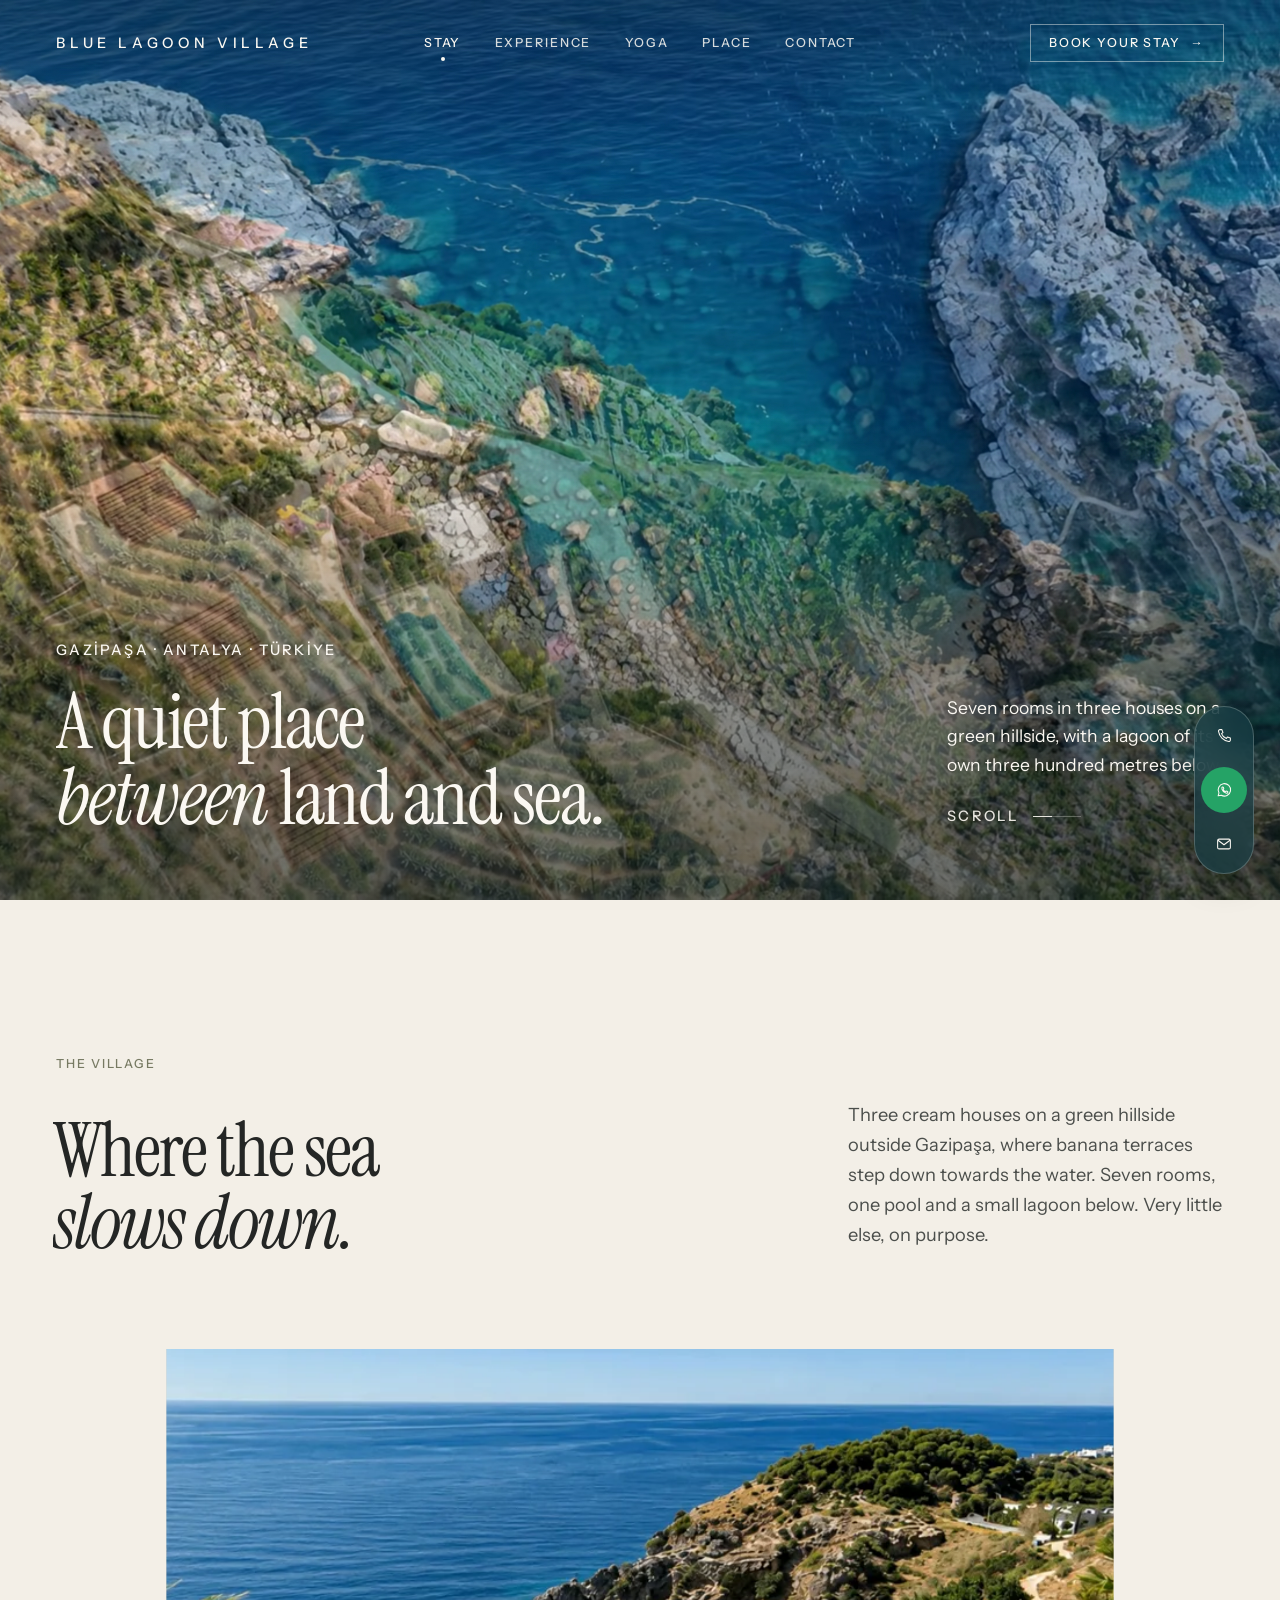
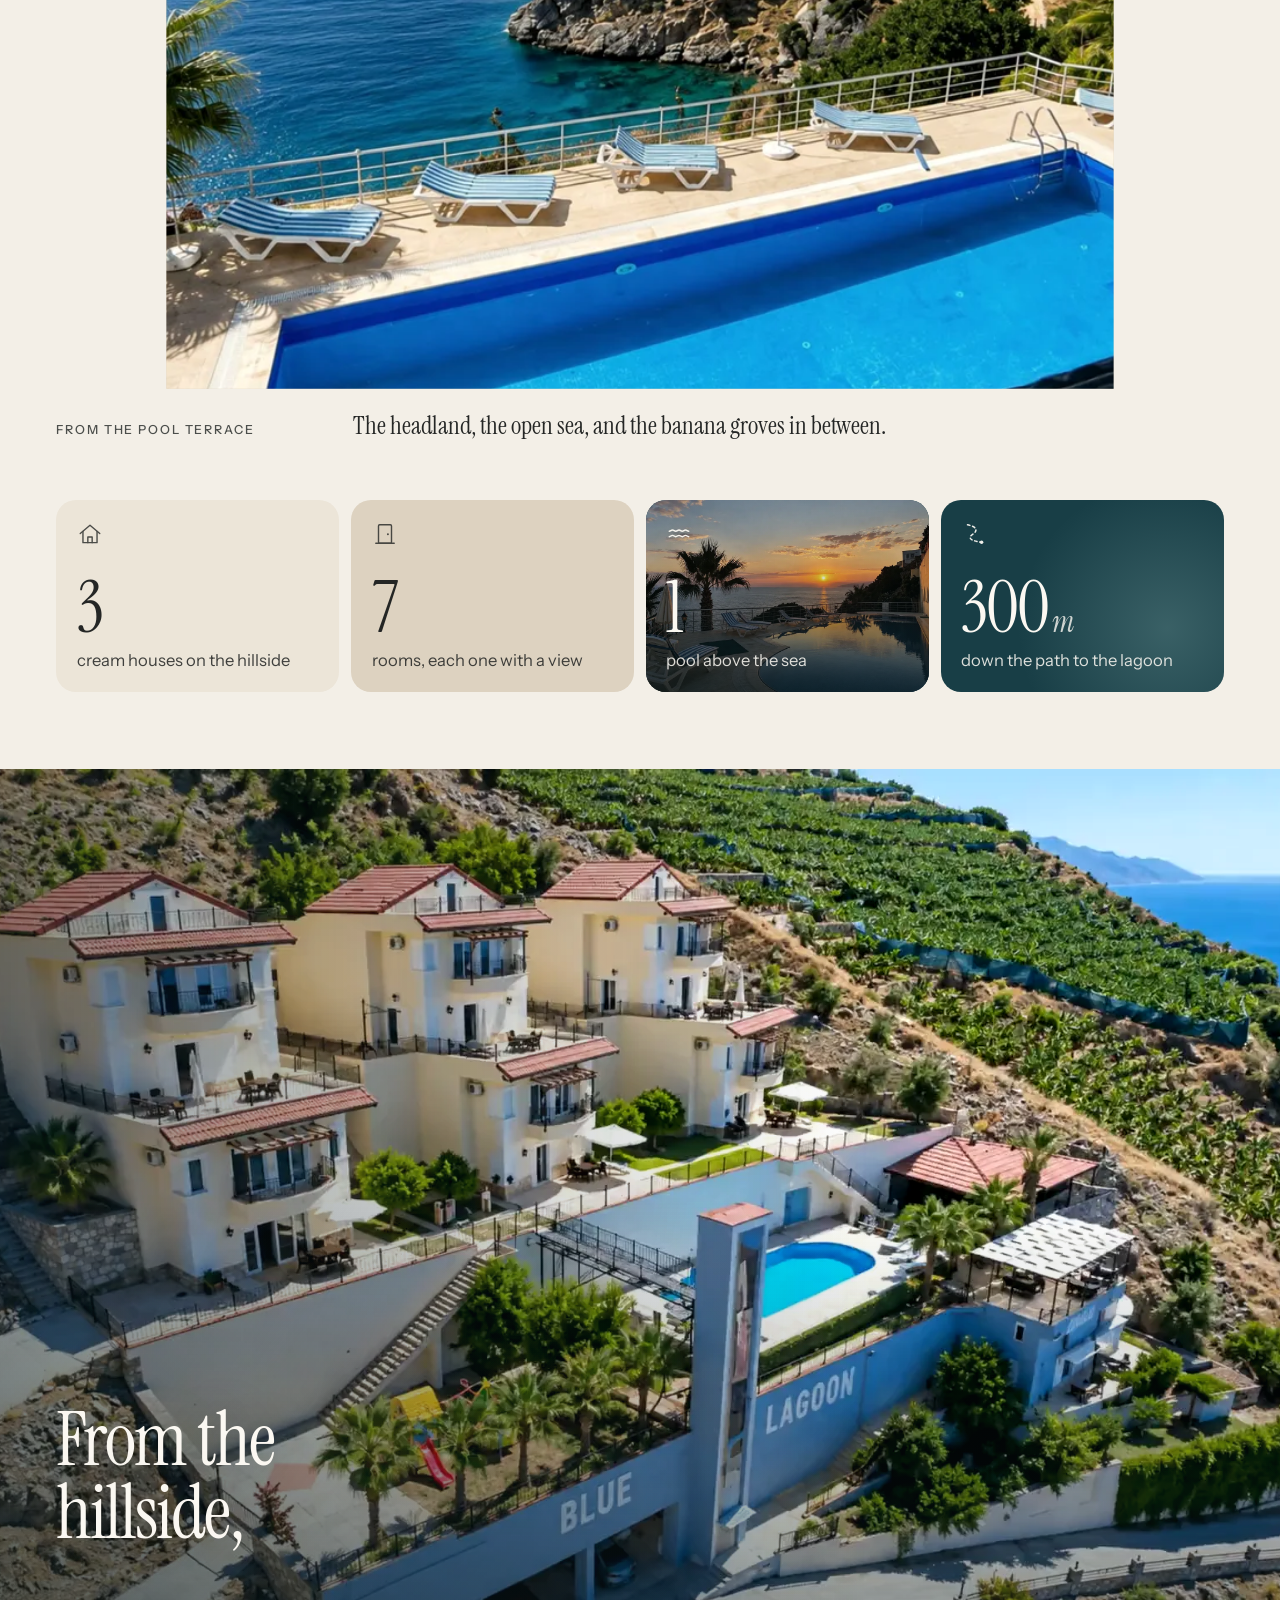
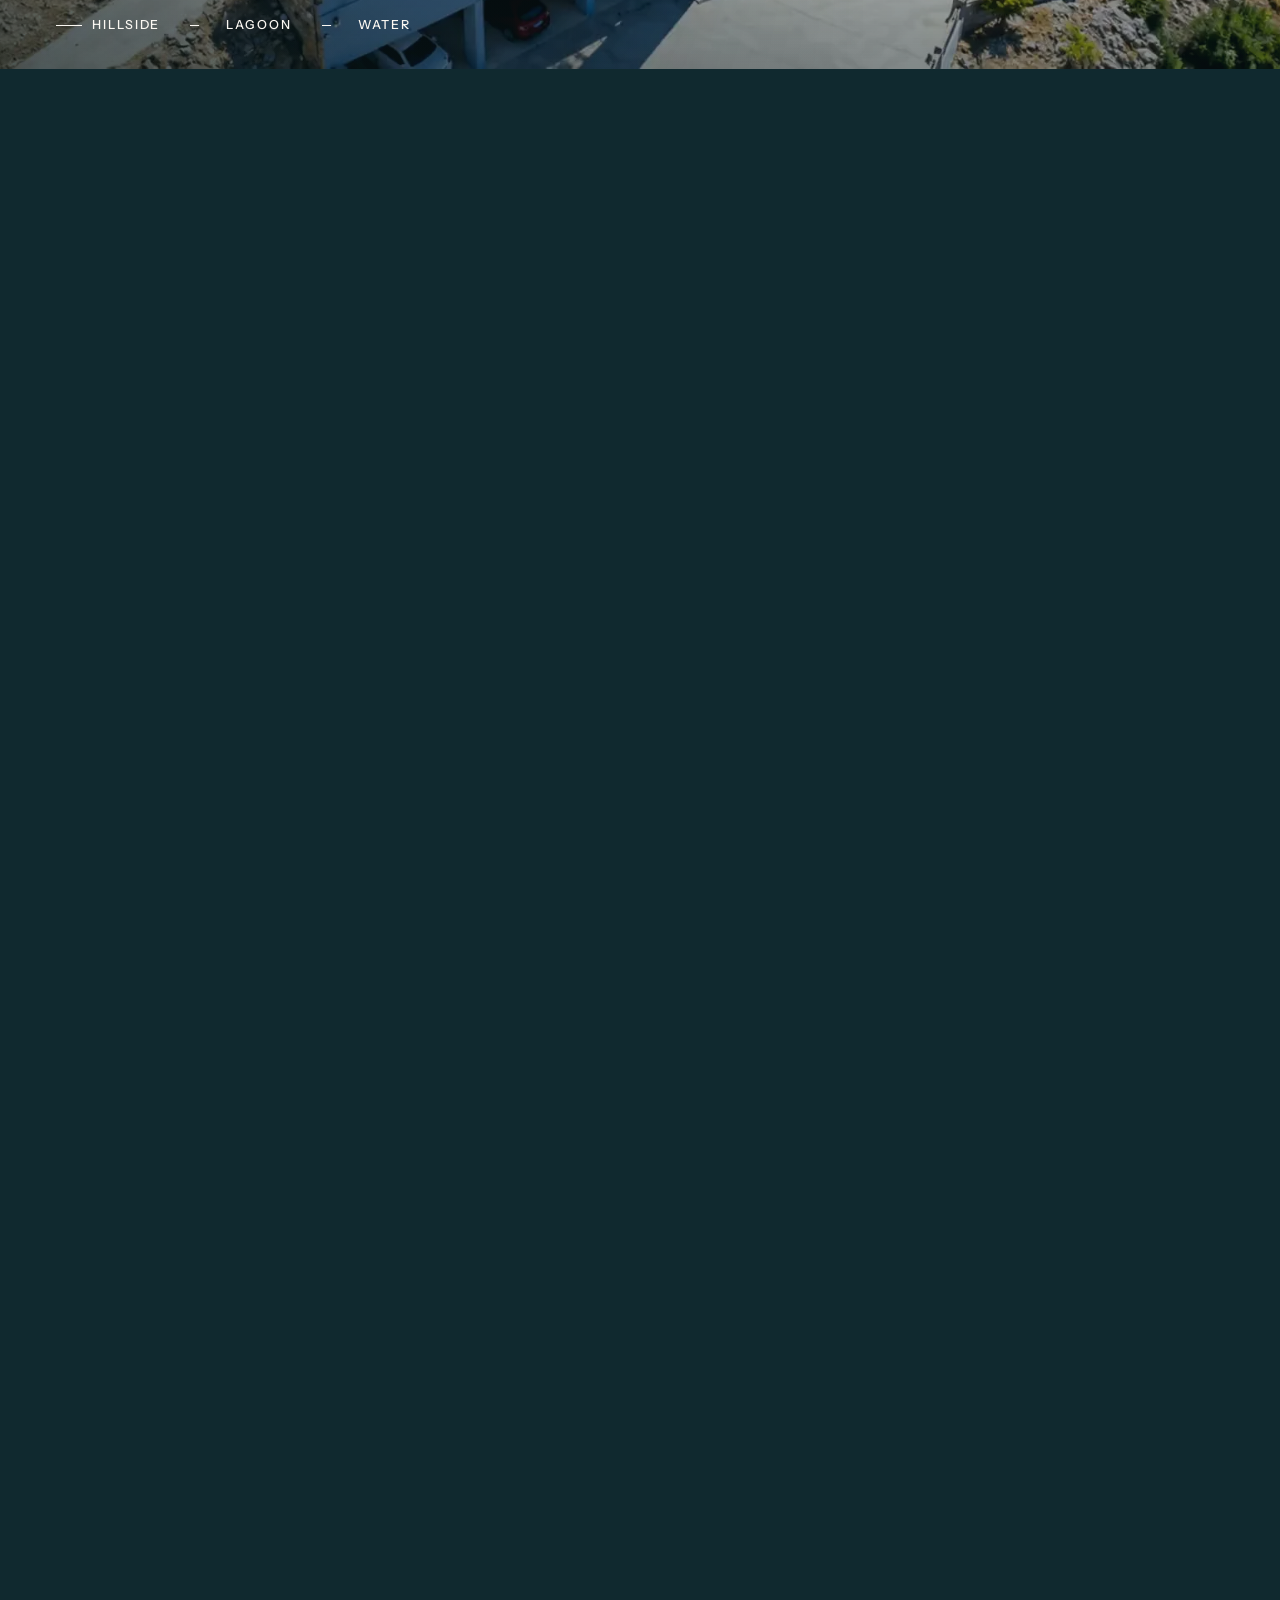
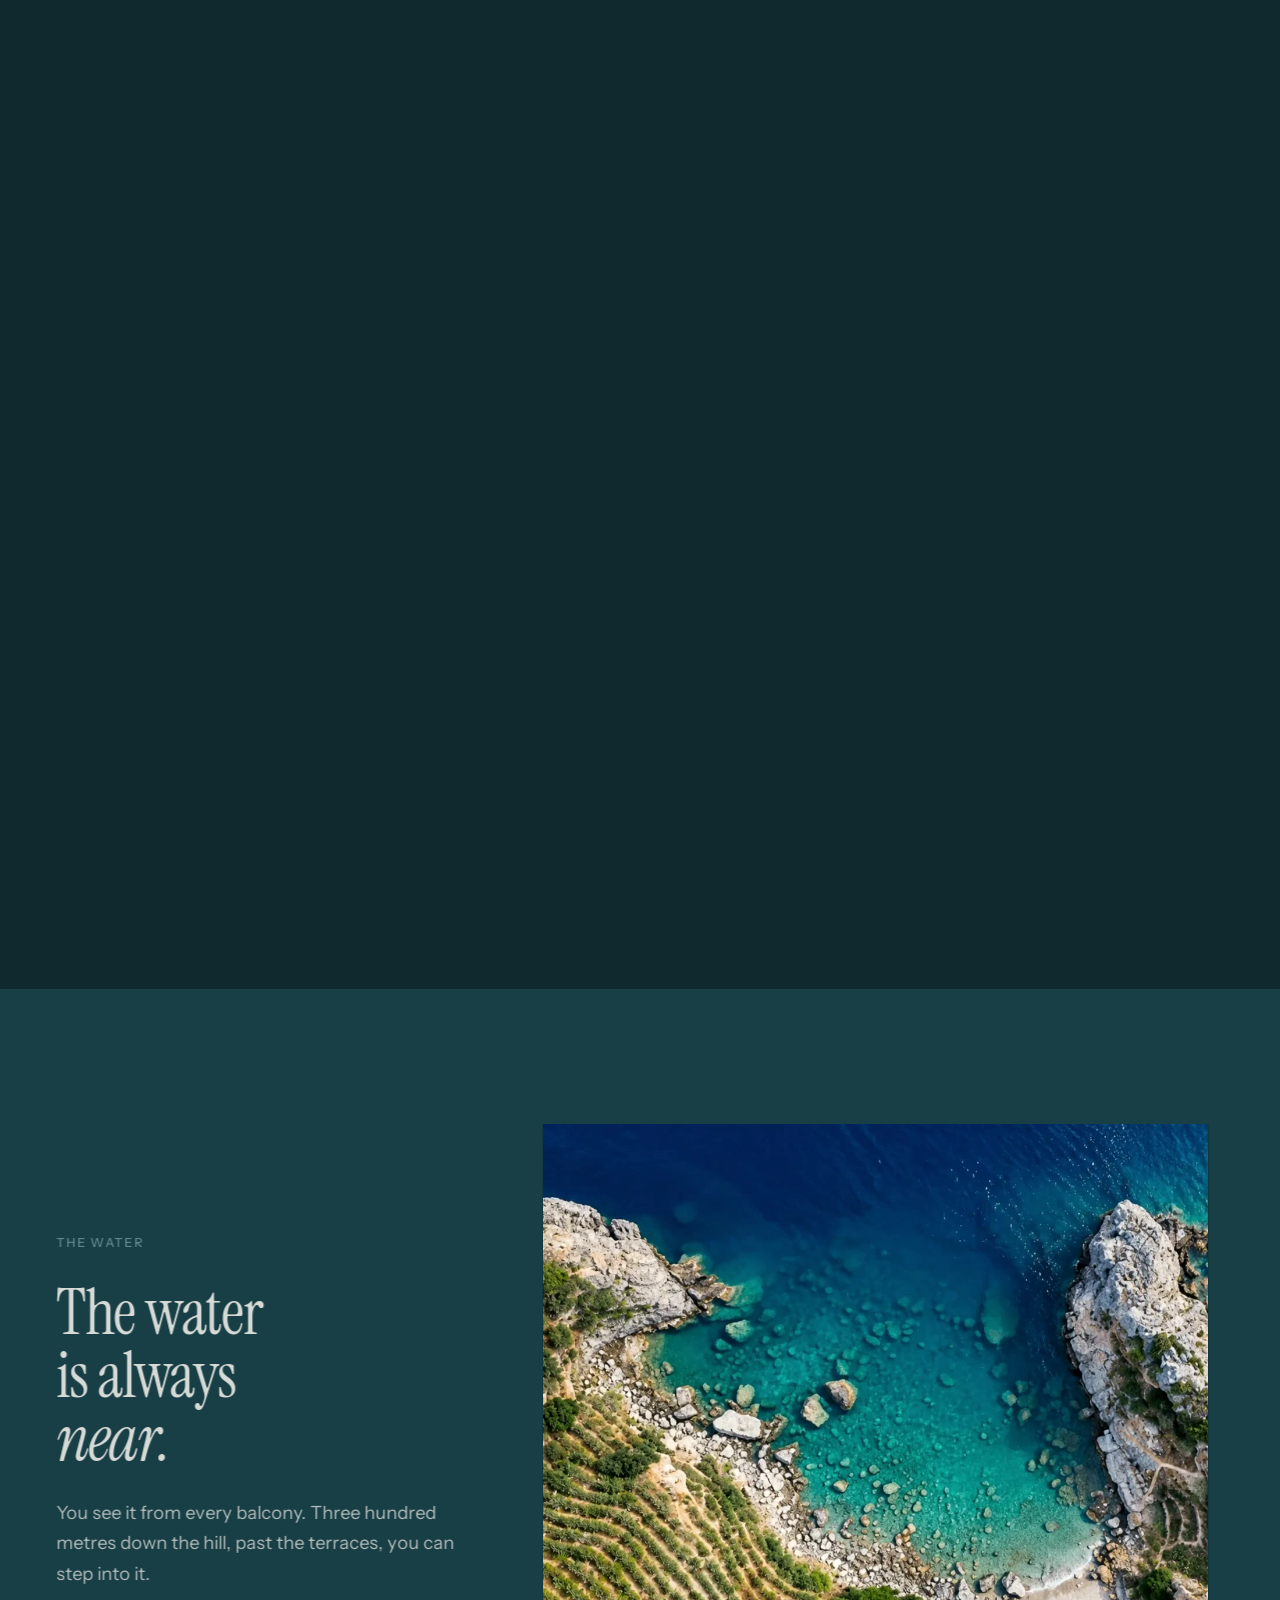
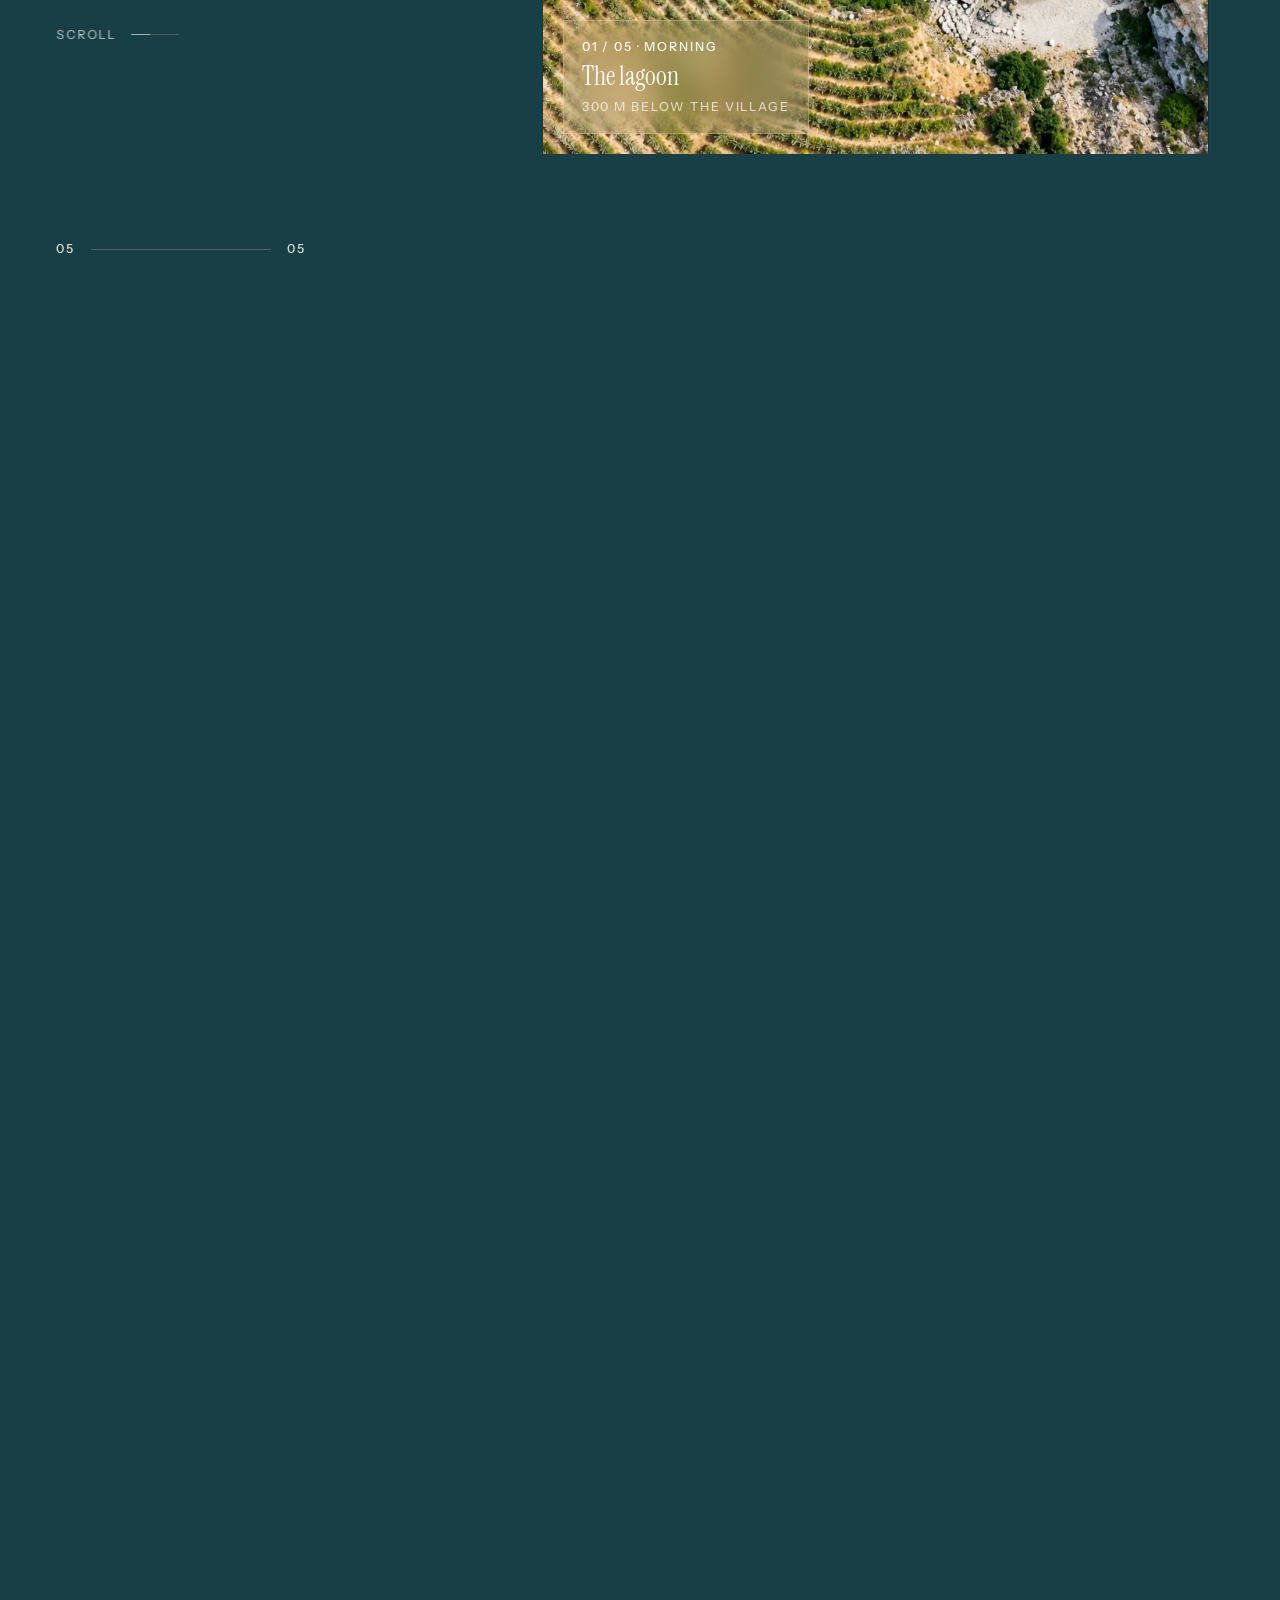
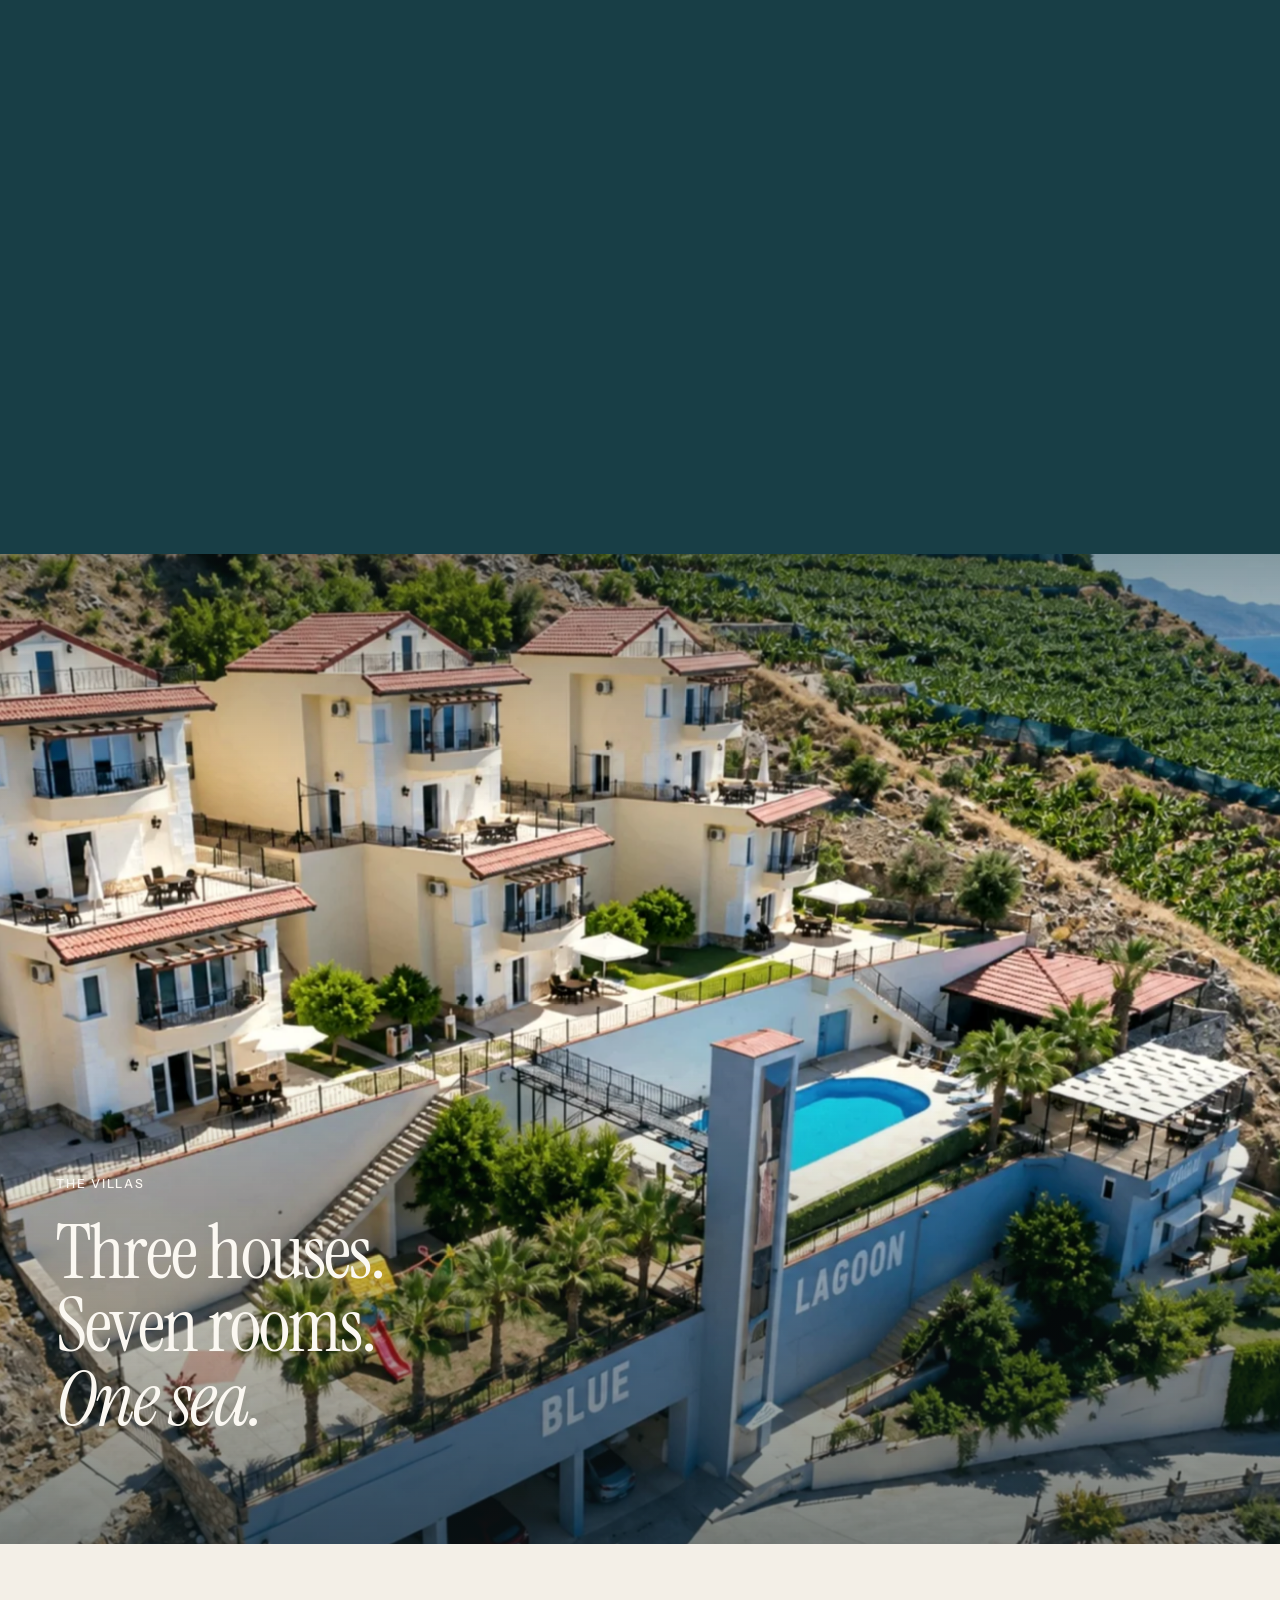
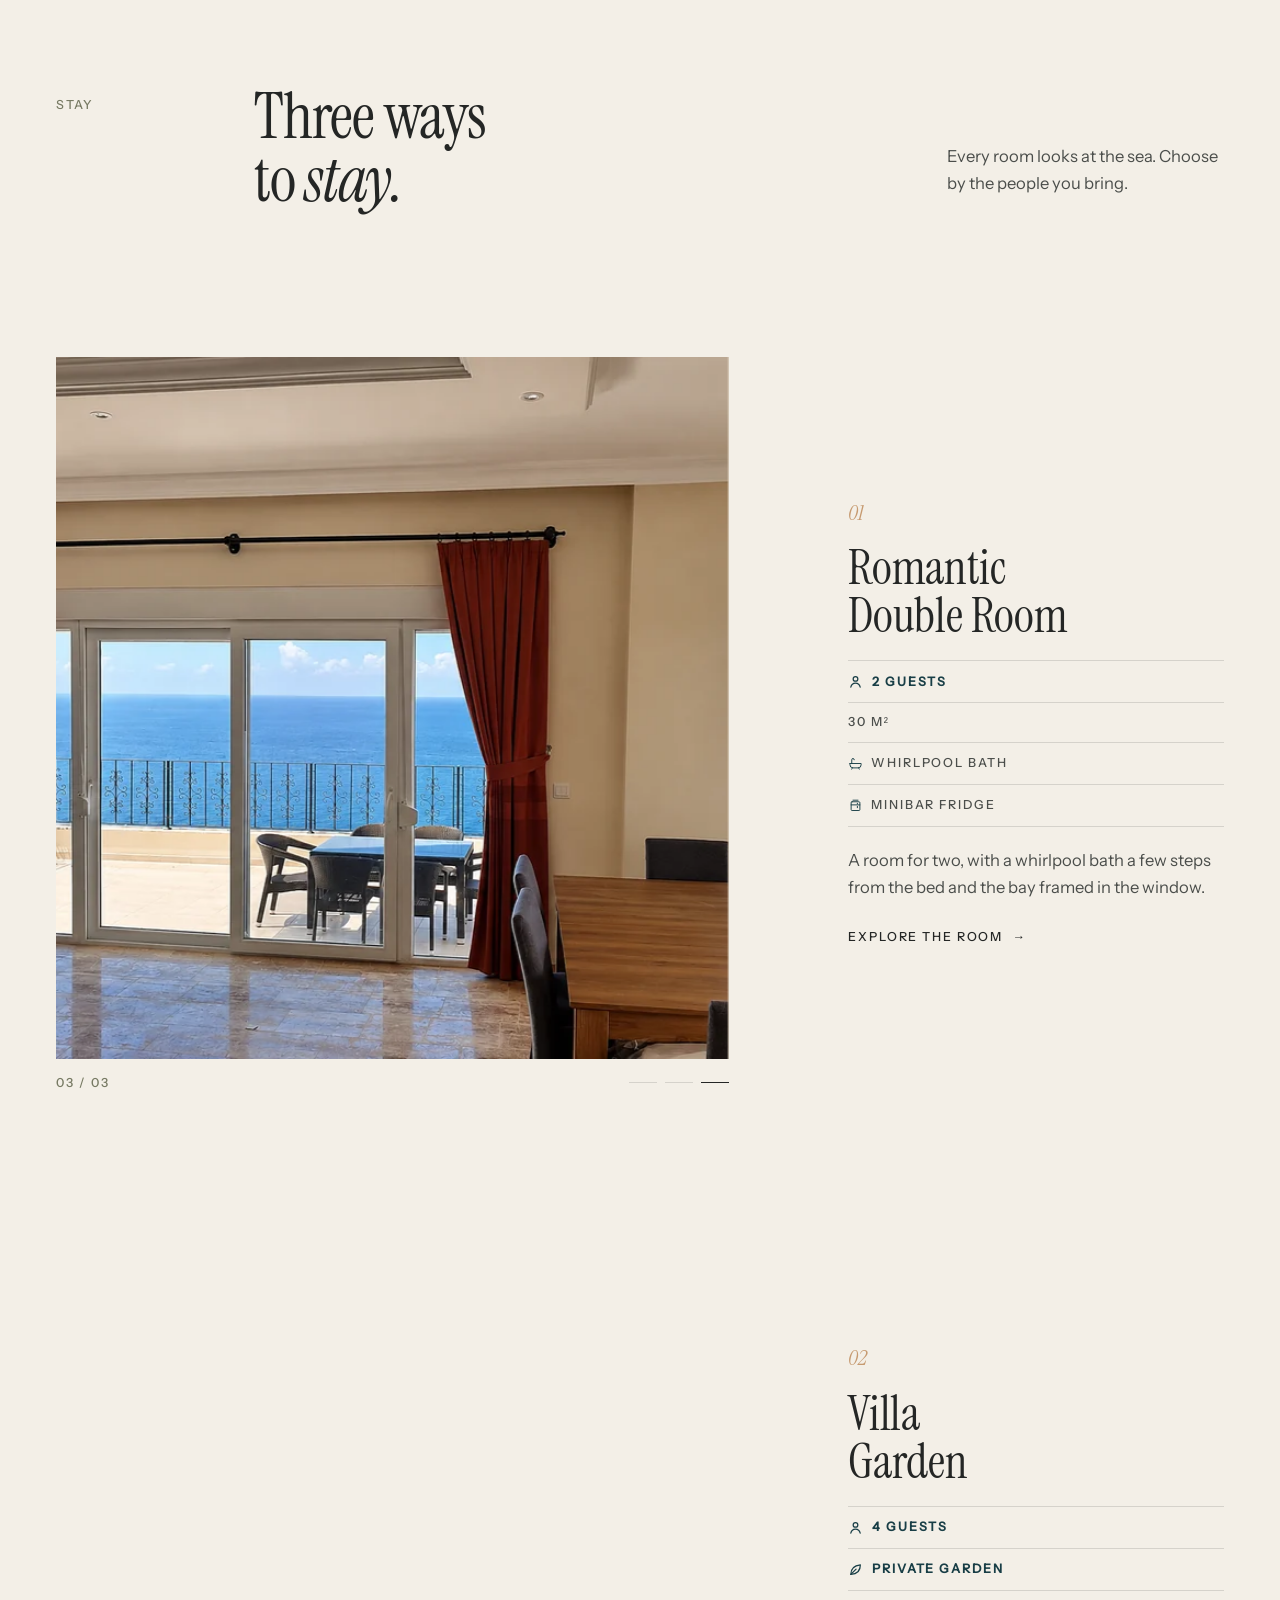
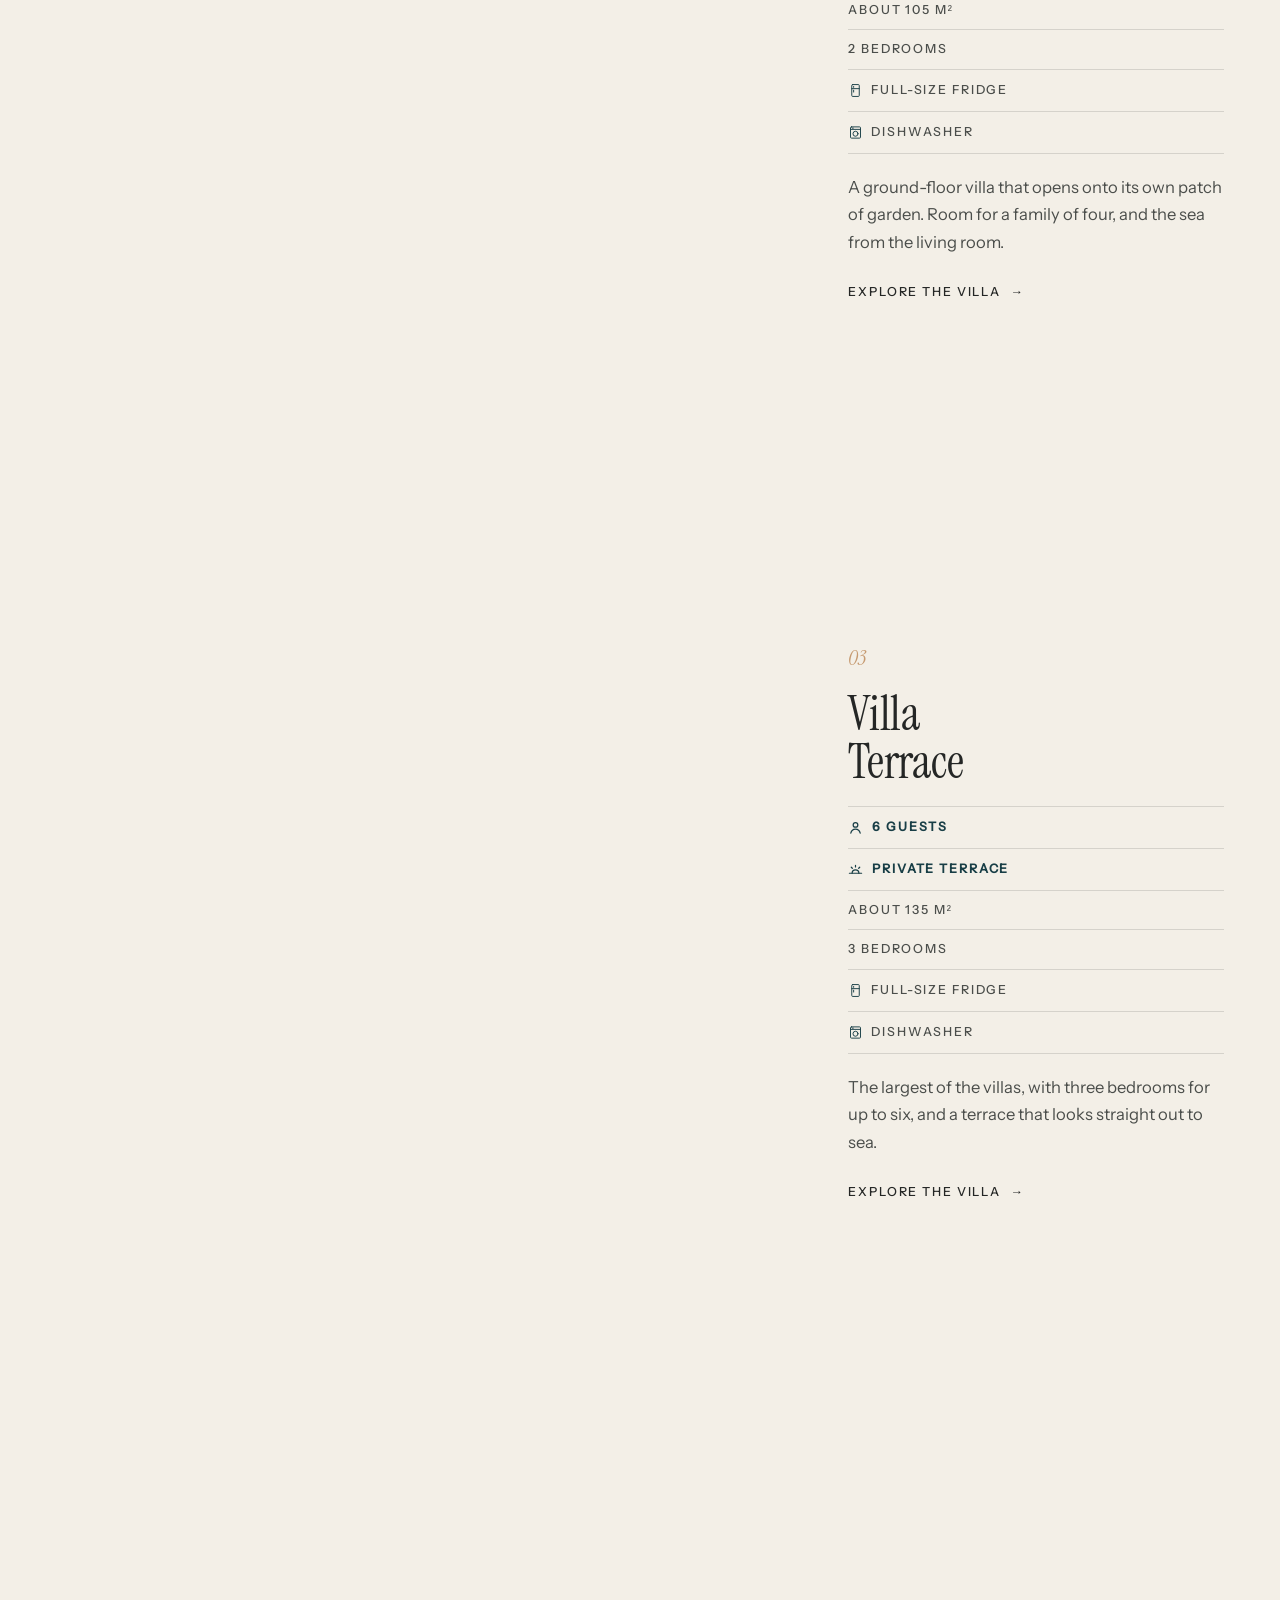
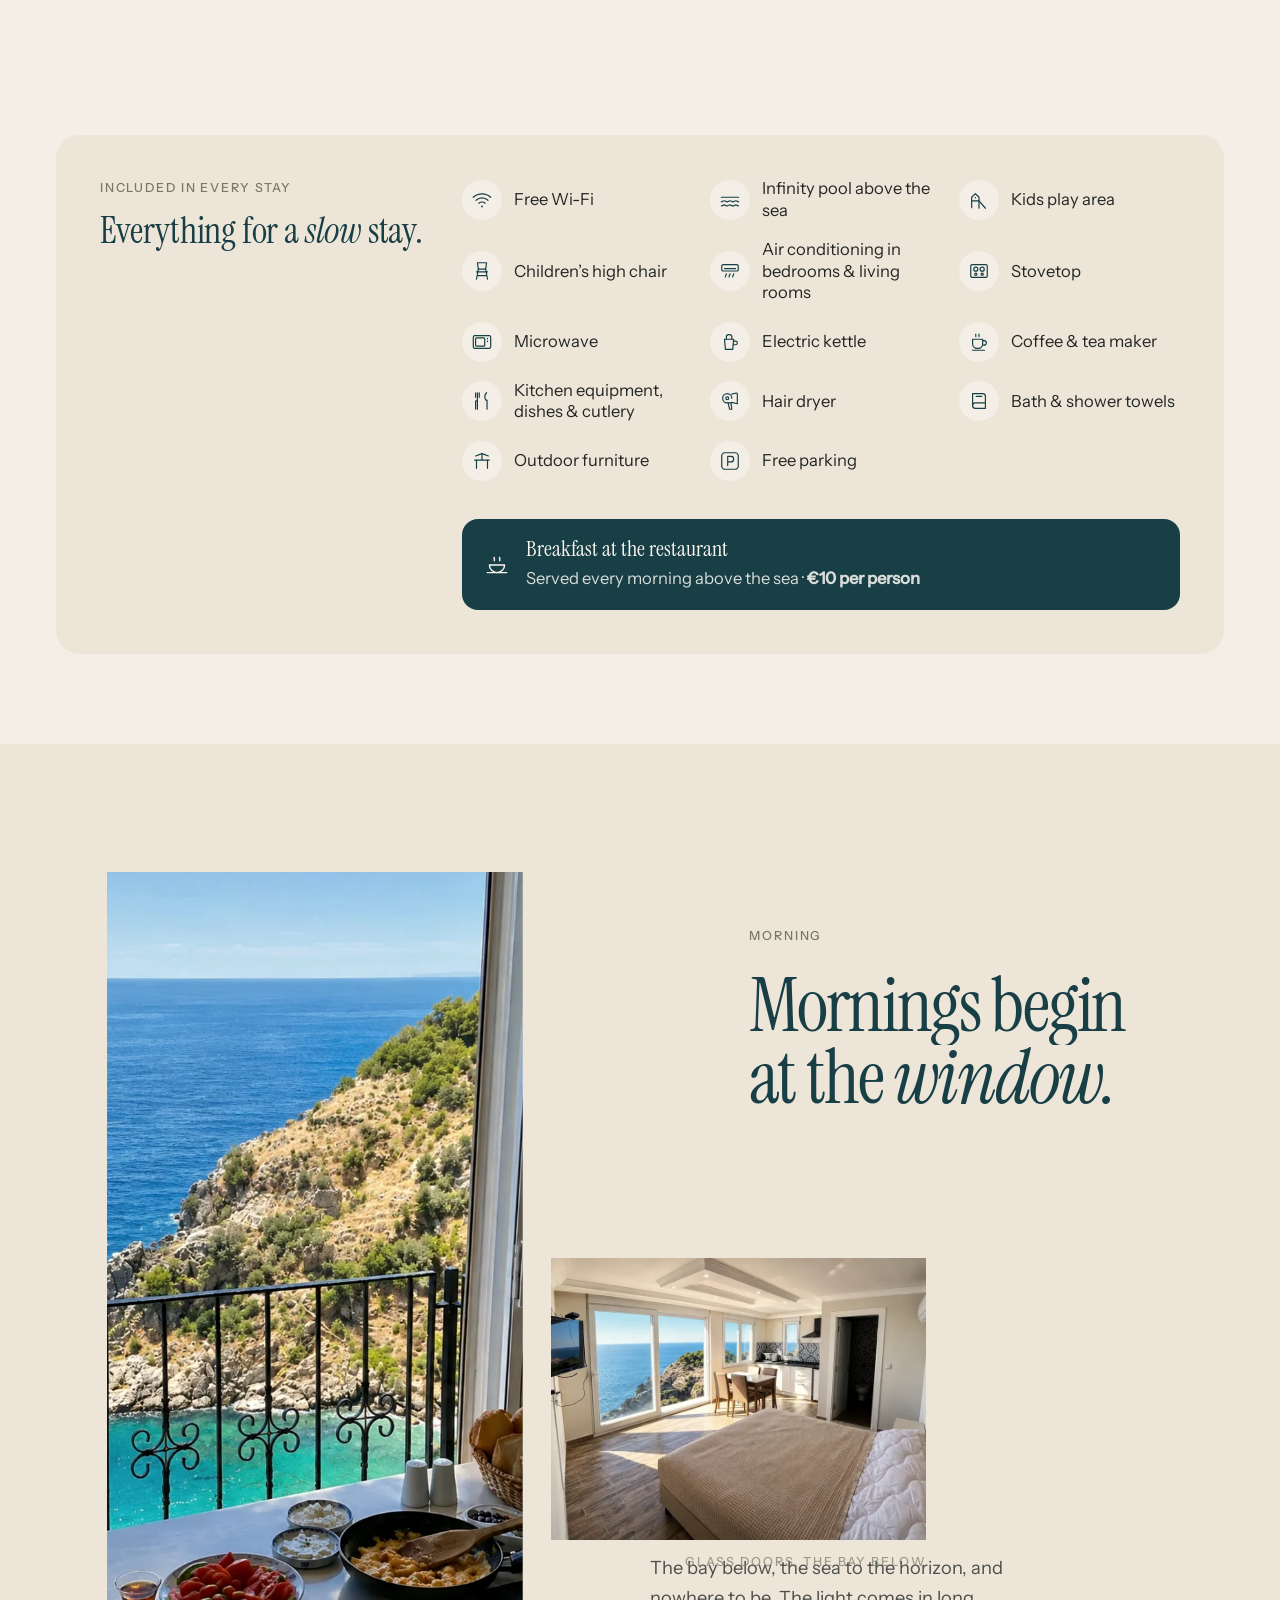
==== commit e6cbb676: "Retreat: readable copy on a glass panel; retreat offer card with a Plan a retreat button Co-Authored" ====
--- a/index.html
+++ b/index.html
@@ -292,7 +292,16 @@
     <h2 class="h-xl" id="retreat-title" data-lines>A place<br>to return<br>to <em>yourself.</em></h2>
     <div class="retreat__text">
       <p class="body" data-fade>A wide terrace above the sea, quiet in the morning and gold in the evening. Room to sit, to stretch, to breathe.</p>
-      <p class="small" data-fade>Planning a small group or retreat? Mention it when you ask about dates.</p>
+      <div class="retreat__offer" data-fade>
+        <p class="meta">Retreats &amp; small groups</p>
+        <p class="retreat__offer-t">Bring your group. <em>We'll make room.</em></p>
+        <ul>
+          <li>Yoga terrace above the sea</li>
+          <li>3 houses, up to 12 guests</li>
+          <li>Breakfast at the restaurant</li>
+        </ul>
+        <a class="btn btn--light arrow" href="https://wa.me/905441564041?text=Hello%20Blue%20Lagoon%20Village%21%20I%20would%20like%20to%20plan%20a%20retreat%20or%20group%20stay." target="_blank" rel="noopener">Plan a retreat</a>
+      </div>
     </div>
     <div class="retreat__pics" data-fade>
       <figure><img src="assets/img/yoga-group-900.webp" srcset="assets/img/yoga-group-900.webp 900w, assets/img/yoga-group.webp 1448w" sizes="(max-width:760px) 46vw, 26vw" alt="A small yoga group on mats under the pergola at sunset" loading="lazy"><figcaption class="meta">Evening practice</figcaption></figure>
--- a/styles.css
+++ b/styles.css
@@ -1014,3 +1014,16 @@
 @media (max-width:760px){.stay{padding-bottom:12px}.amen{margin-top:28px}}
 .room__facts li.has-ic{display:flex;align-items:center;gap:8px}
 .room__facts li.has-ic svg{flex:none;color:var(--deep)}
+/* v19 retreat: readable copy on a soft glass panel, and the retreat offer as its own accent card */
+.retreat__text{gap:20px}
+.retreat__text>.body{padding:22px 24px;border-radius:18px;background:rgba(14,26,30,.5);-webkit-backdrop-filter:blur(14px);backdrop-filter:blur(14px);color:var(--light);font-size:clamp(1.08rem,1rem + .25vw,1.22rem);line-height:1.55;text-shadow:none;margin:0}
+.retreat__offer{padding:24px 24px 22px;border-radius:18px;background:rgba(251,248,242,.92);color:var(--char);box-shadow:0 24px 60px rgba(6,16,18,.35);display:grid;gap:12px}
+.retreat__offer .meta{color:var(--olive);margin:0}
+.retreat__offer-t{margin:0;font:400 clamp(1.6rem,1.2rem + 1vw,2.1rem)/1.1 var(--serif);color:var(--deep)}
+.retreat__offer-t em{font-style:italic}
+.retreat__offer ul{list-style:none;margin:2px 0 4px;padding:0;display:grid;gap:7px}
+.retreat__offer li{position:relative;padding-left:20px;font-size:var(--t-small);color:var(--char-2)}
+.retreat__offer li::before{content:'';position:absolute;left:2px;top:.55em;width:8px;height:8px;border-radius:50%;background:var(--aqua)}
+.retreat__offer .btn{justify-self:start;background:var(--deep);color:var(--light);border-color:var(--deep)}
+.retreat__offer .btn:hover{background:var(--deep-2)}
+@media (max-width:760px){.retreat__text>.body{padding:18px;font-size:1.04rem}.retreat__offer{padding:20px 18px}}
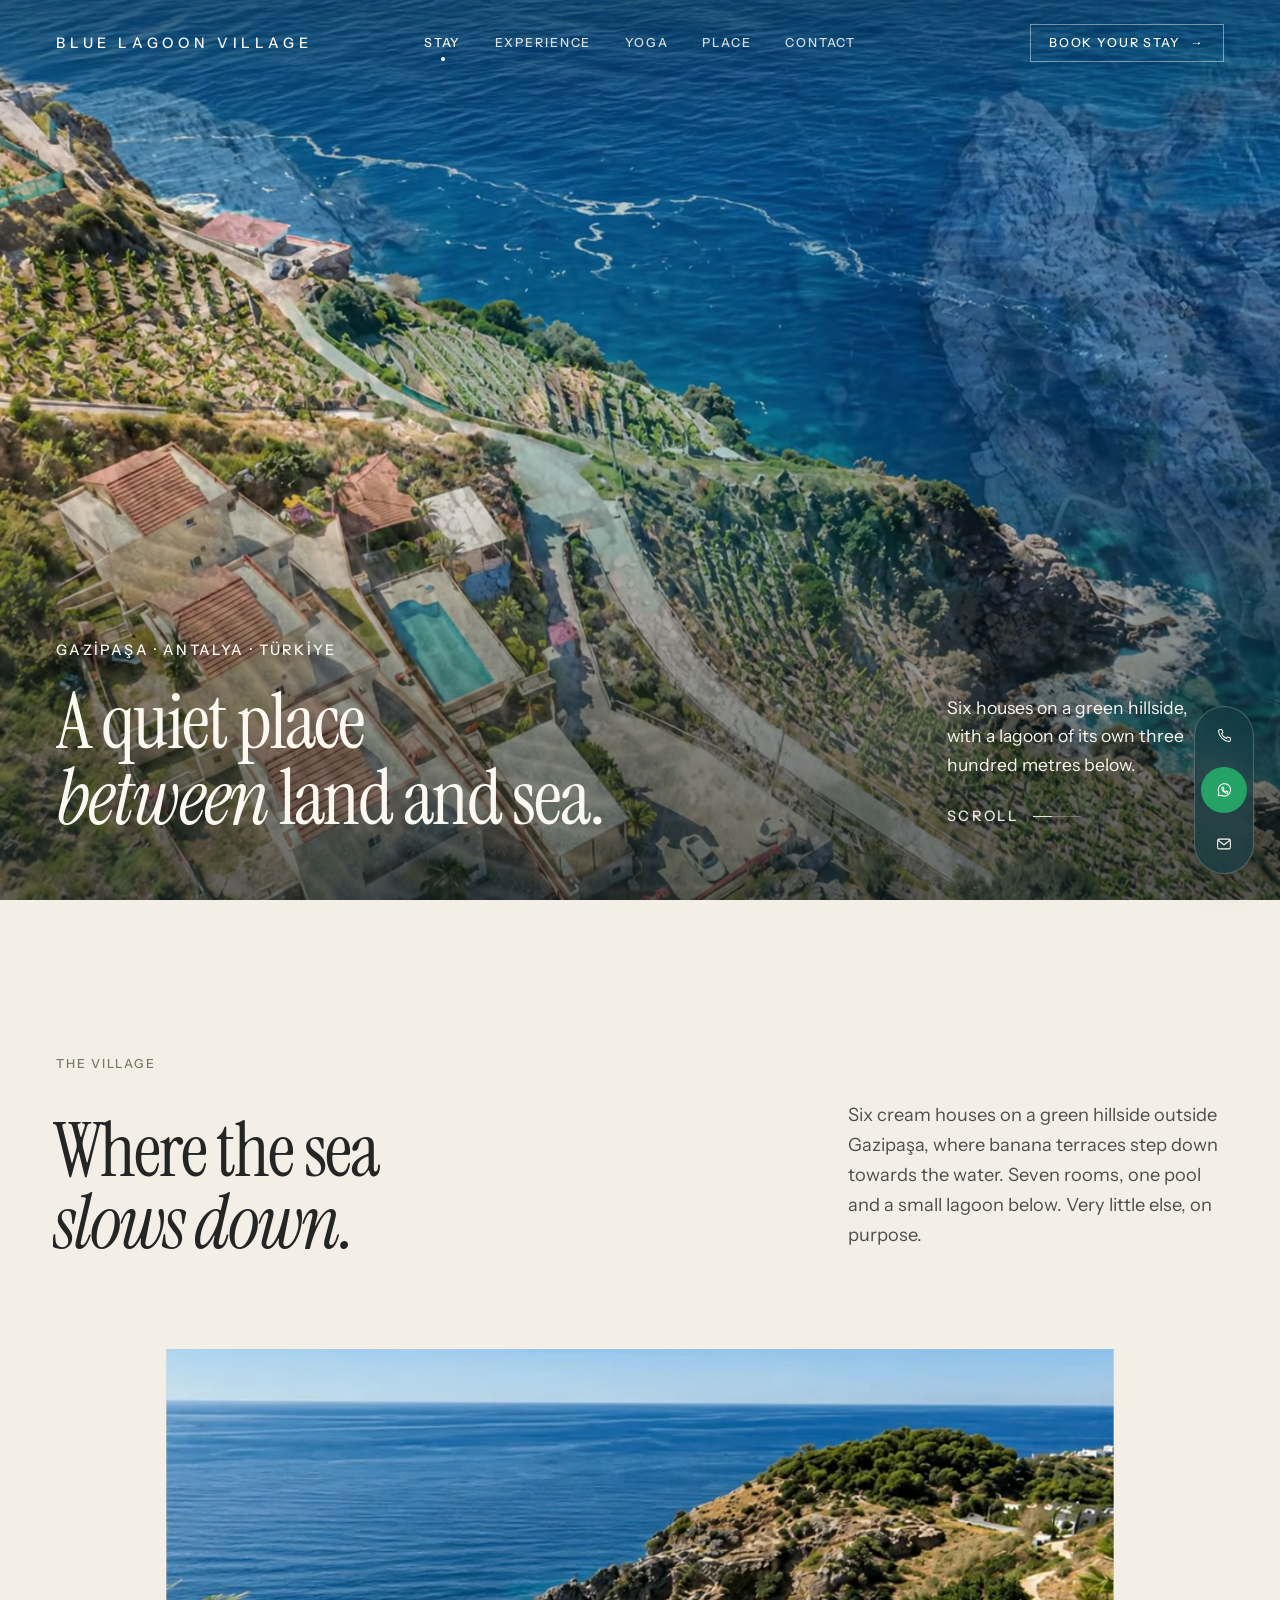
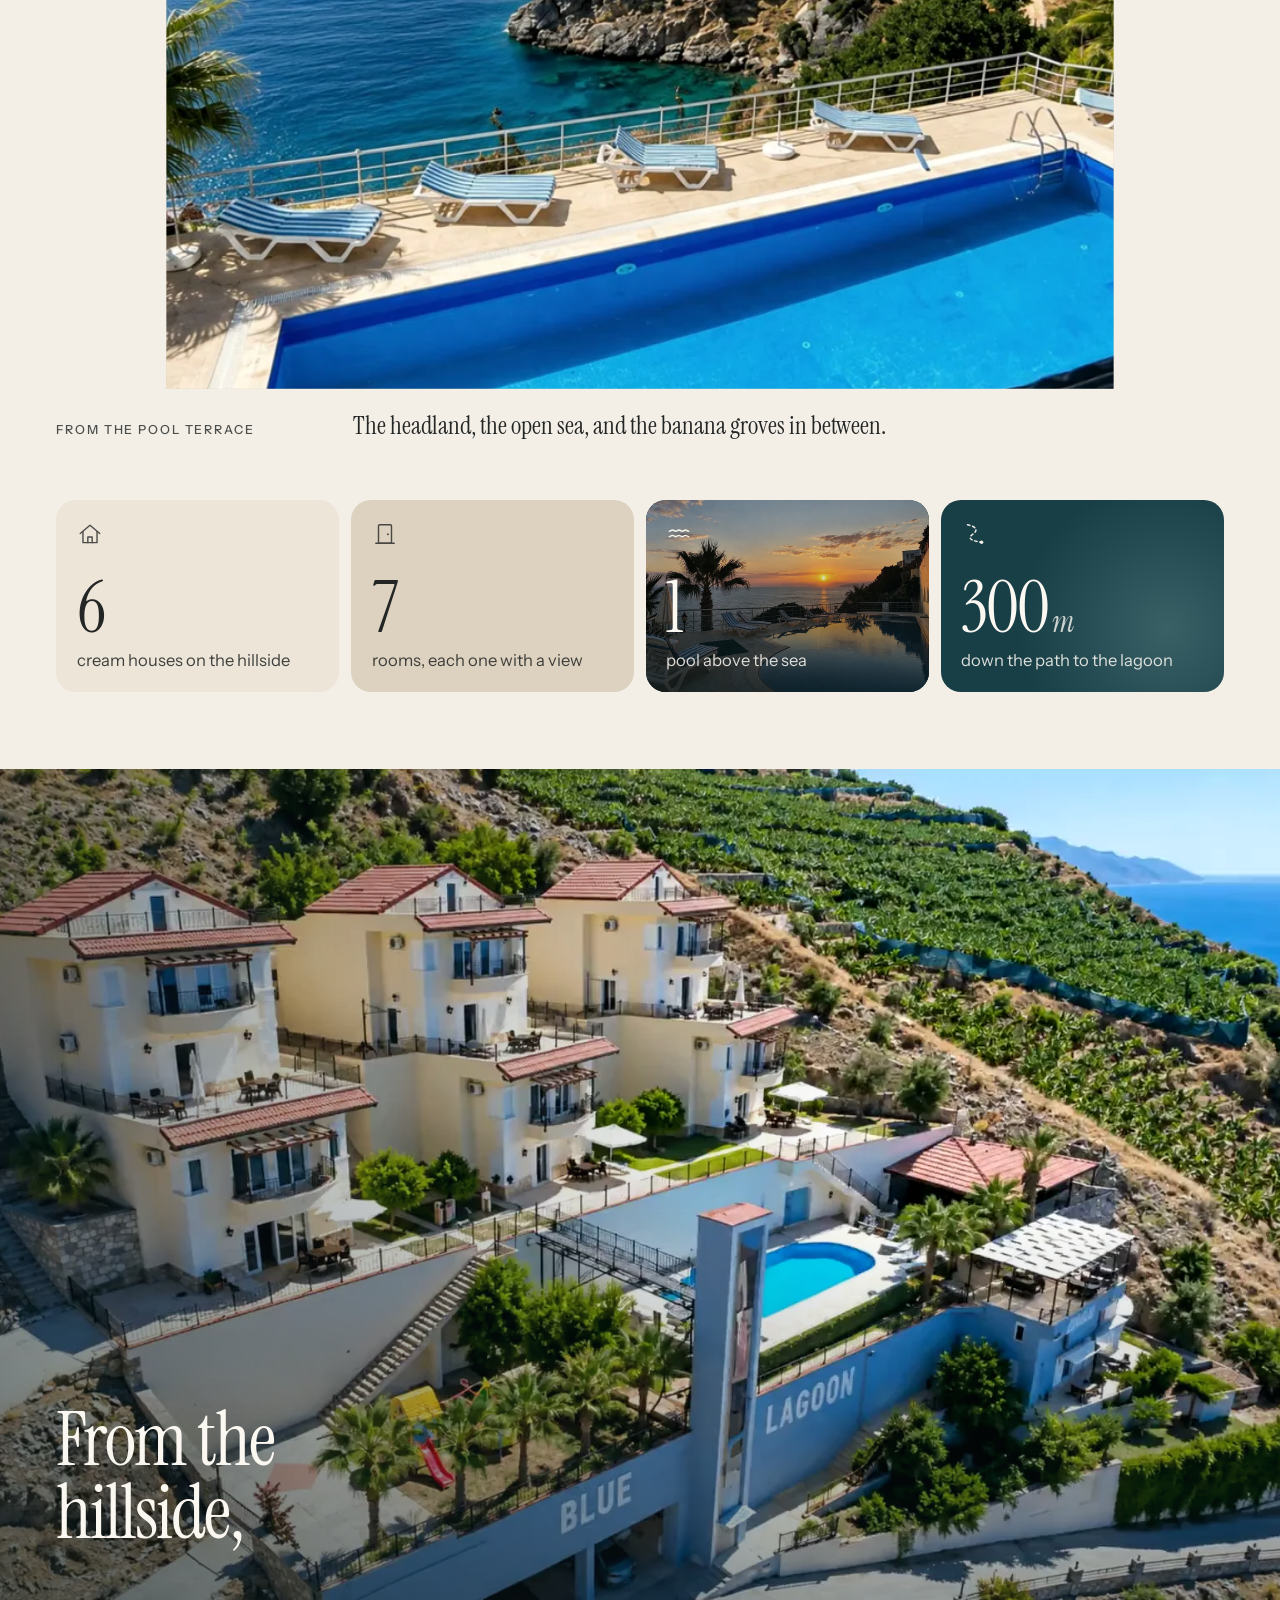
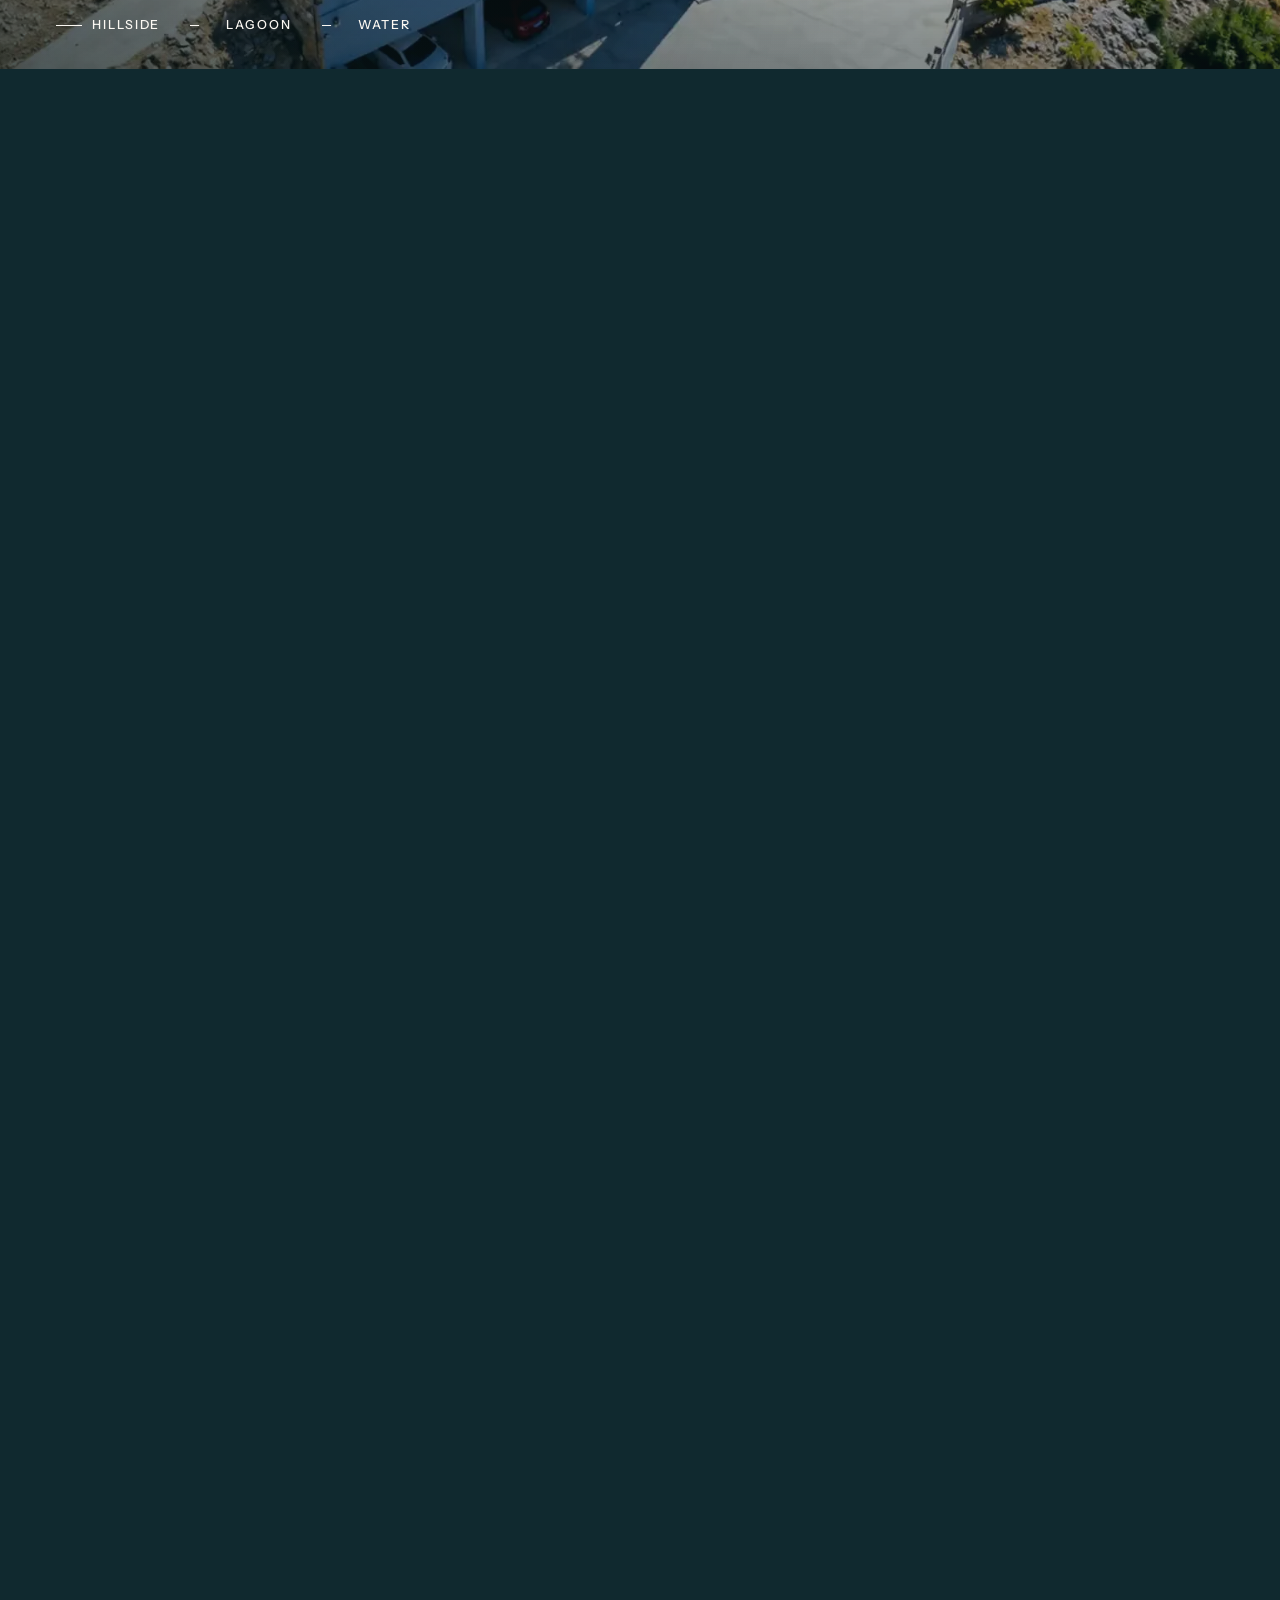
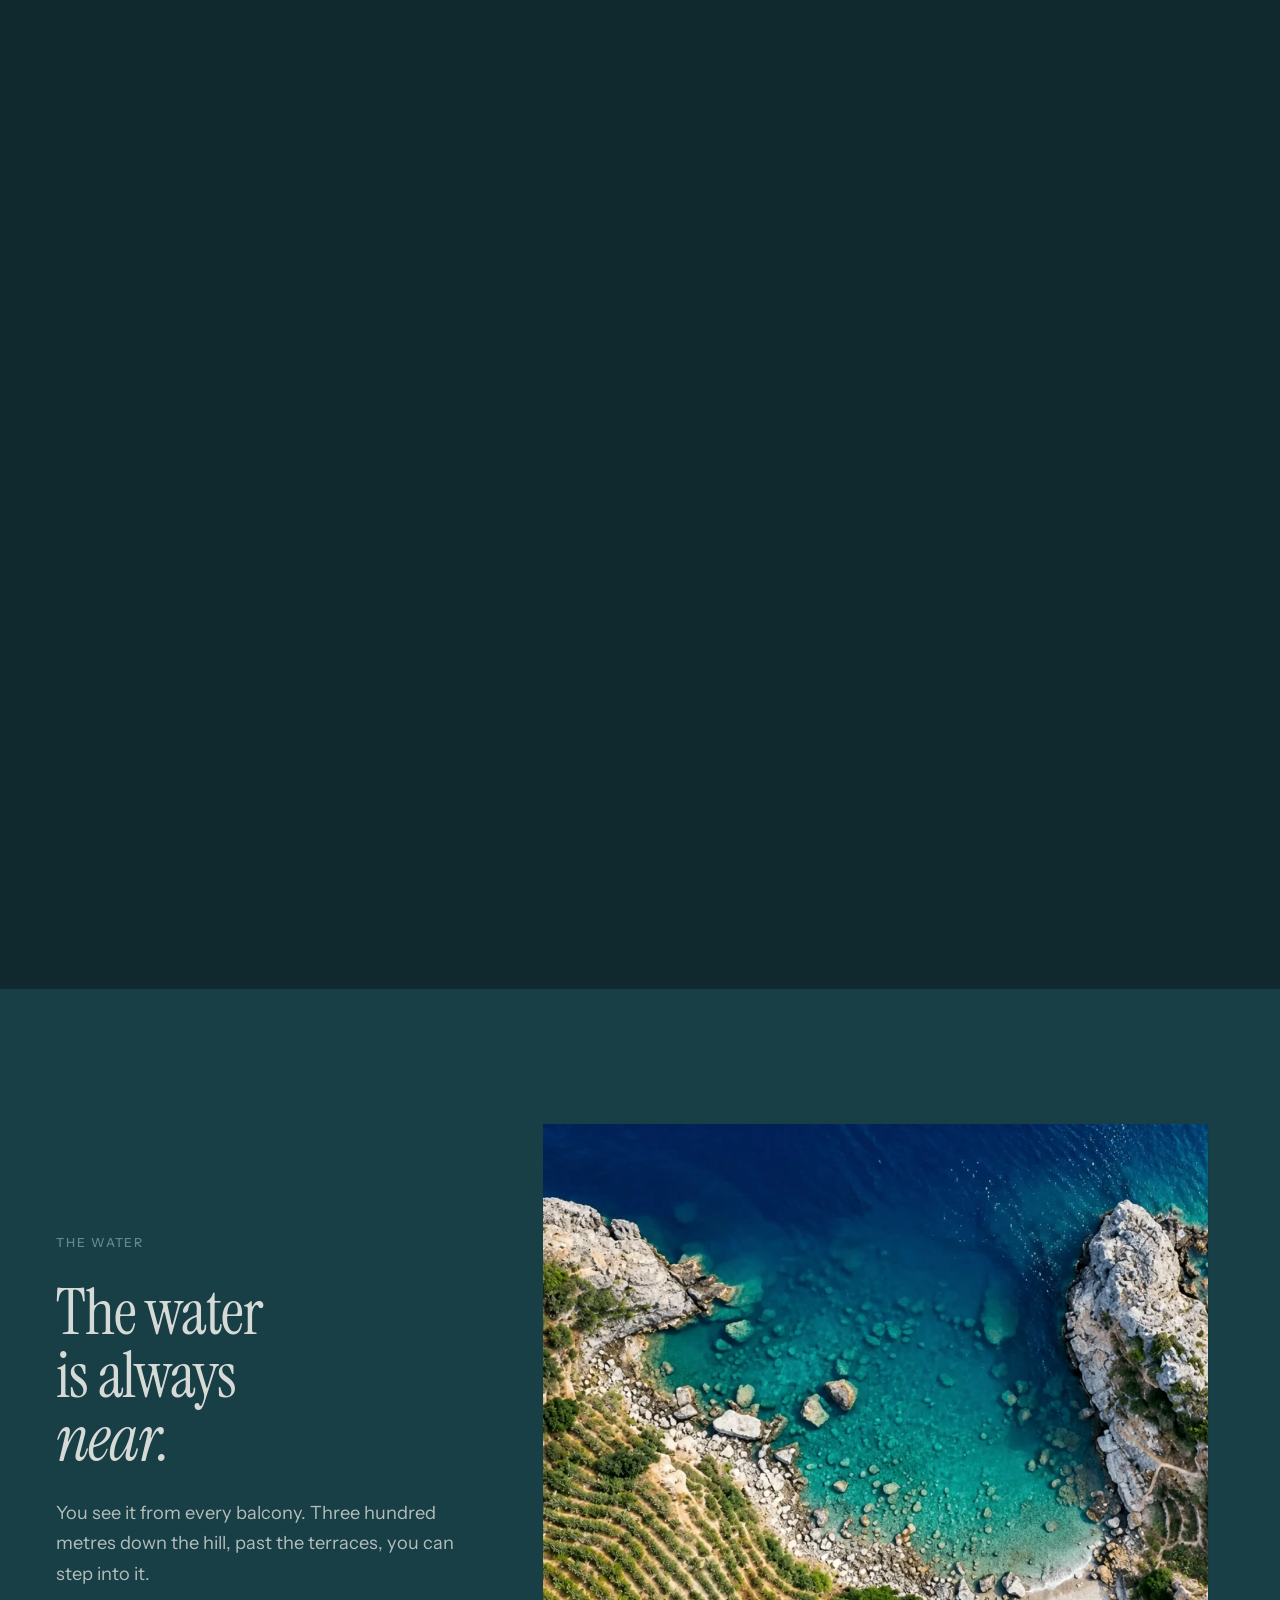
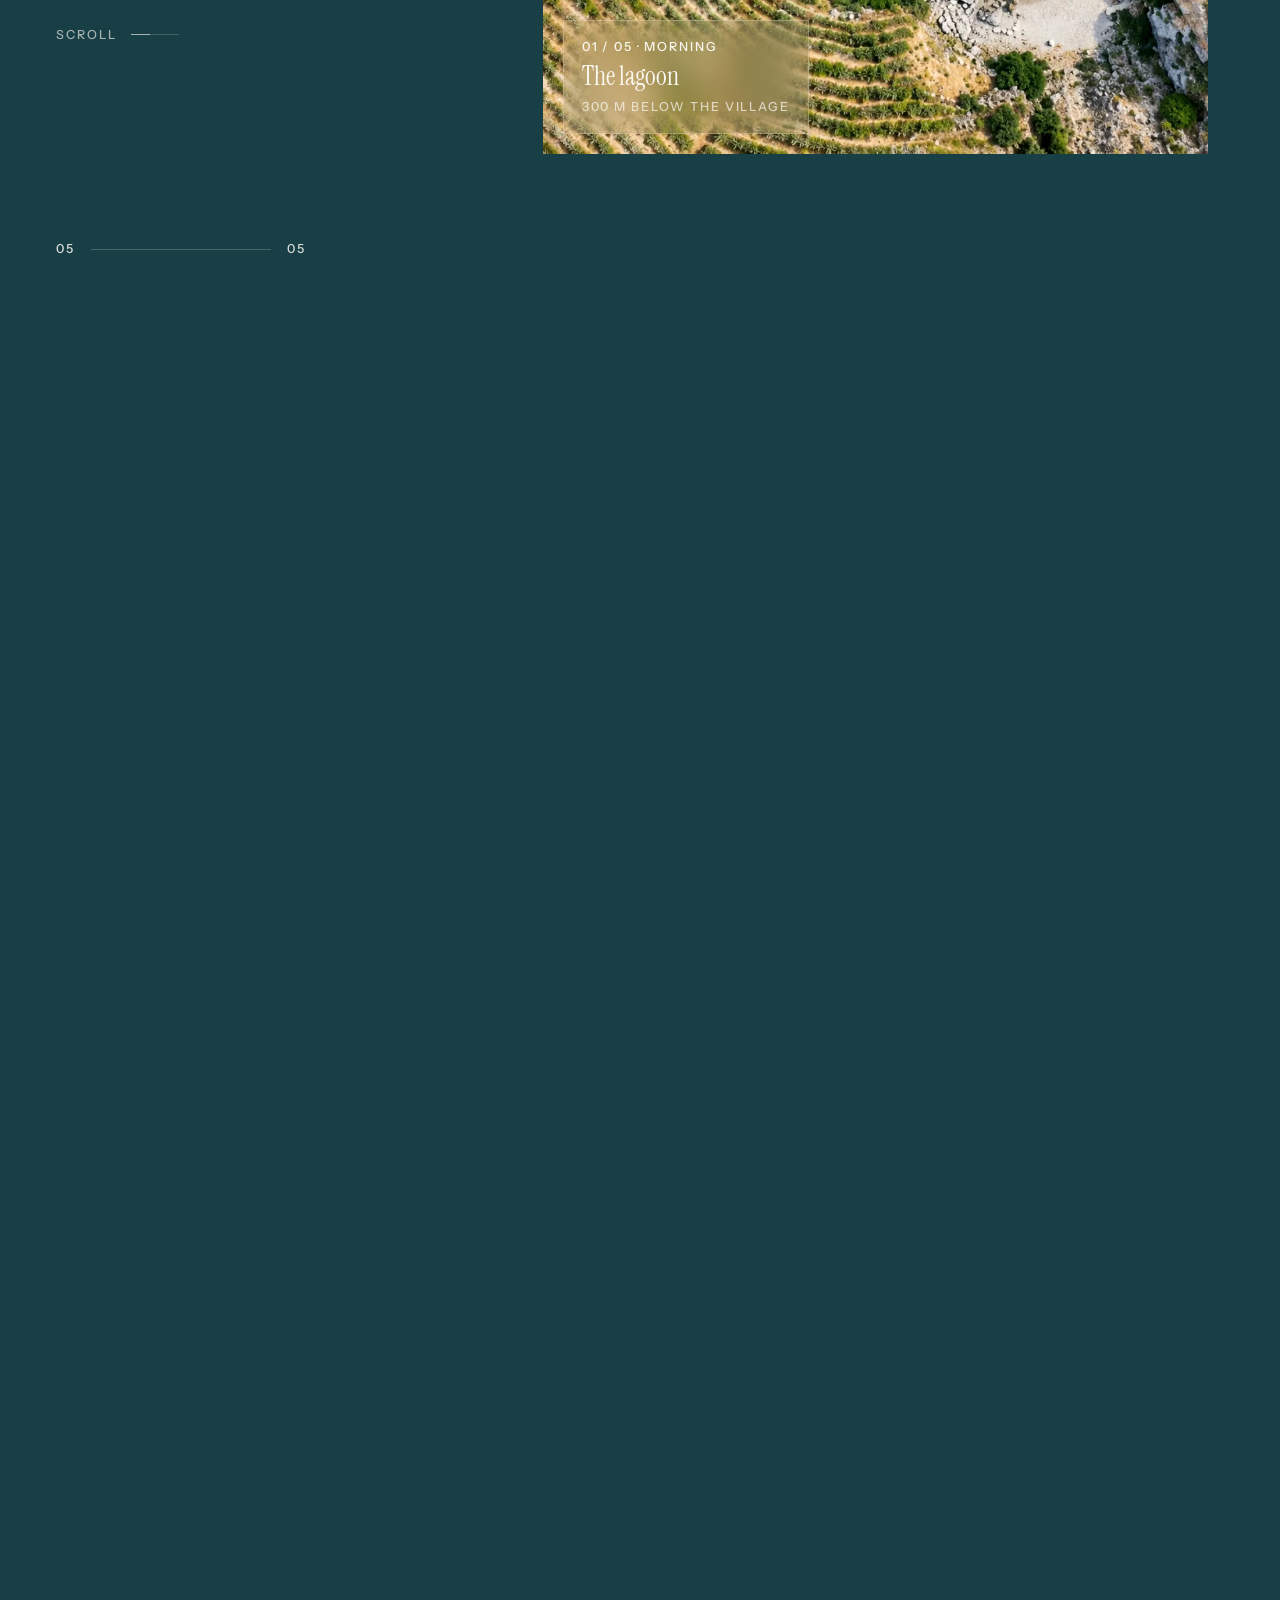
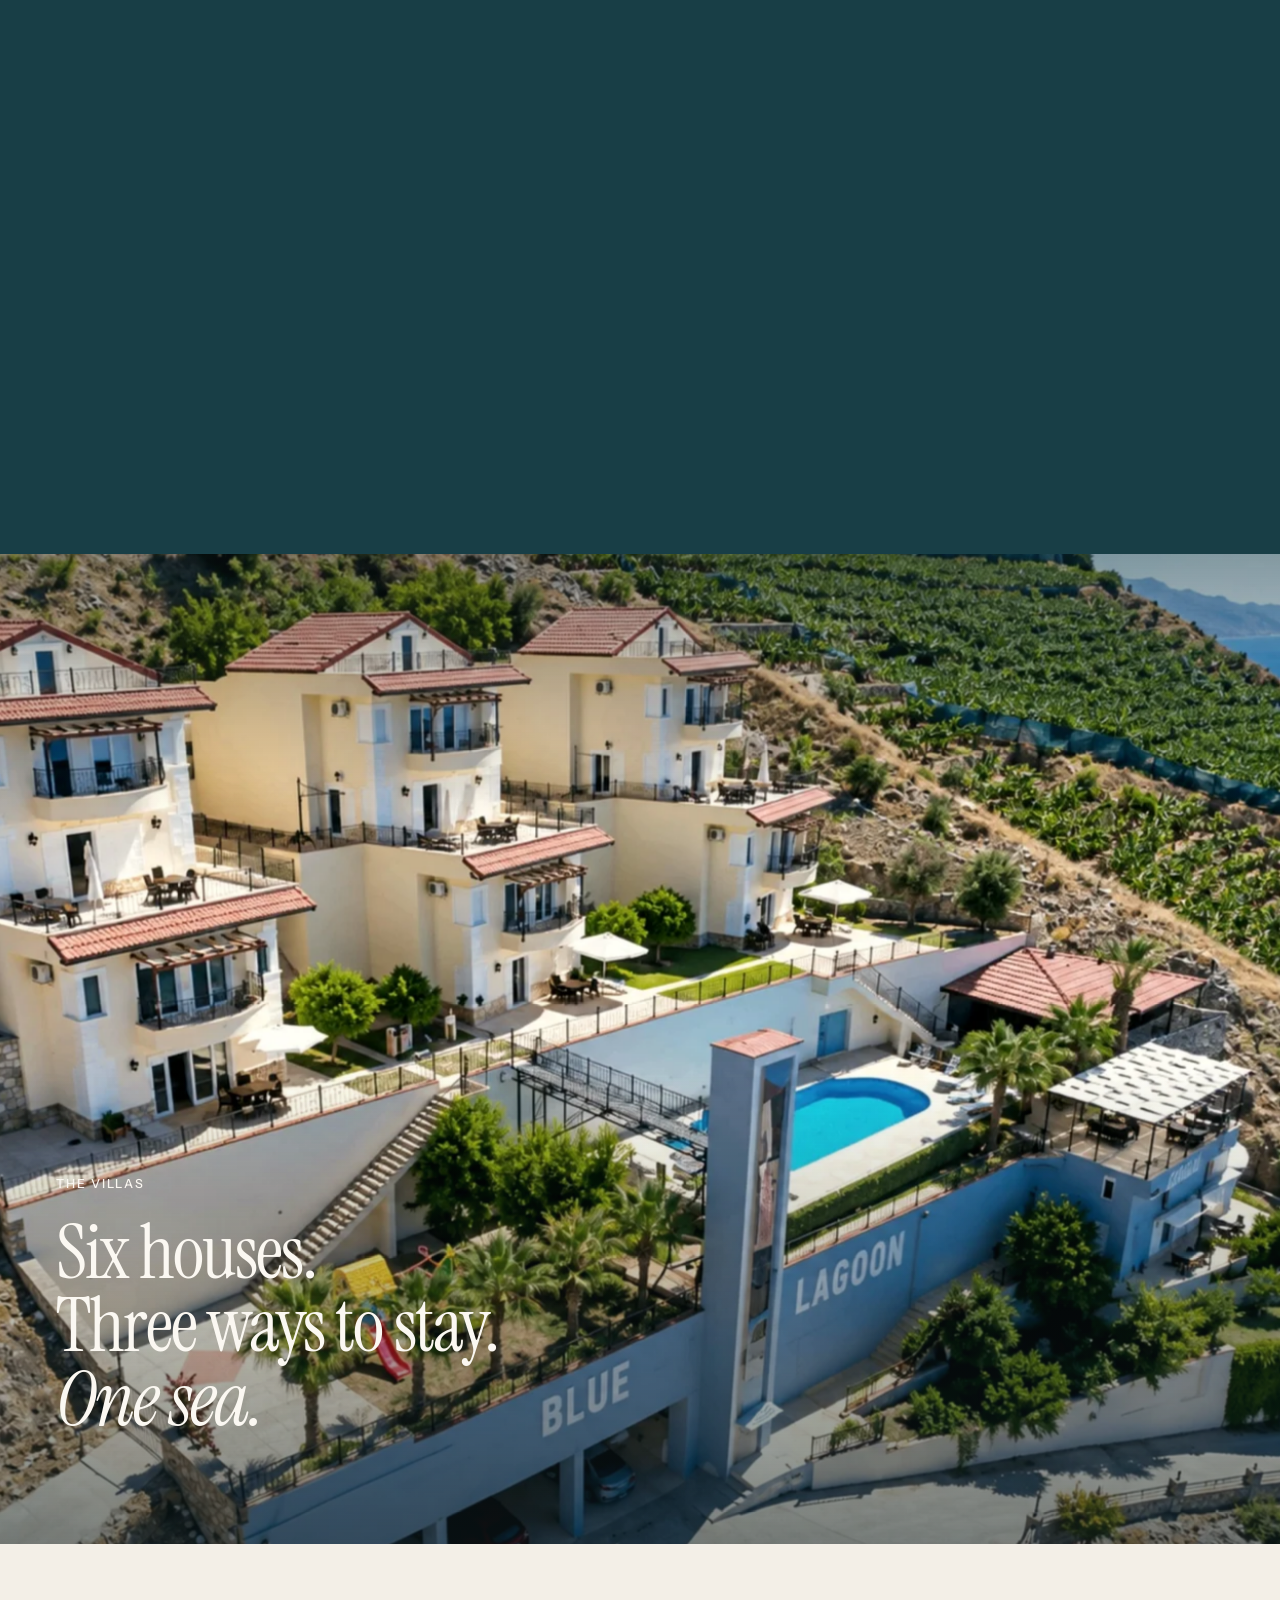
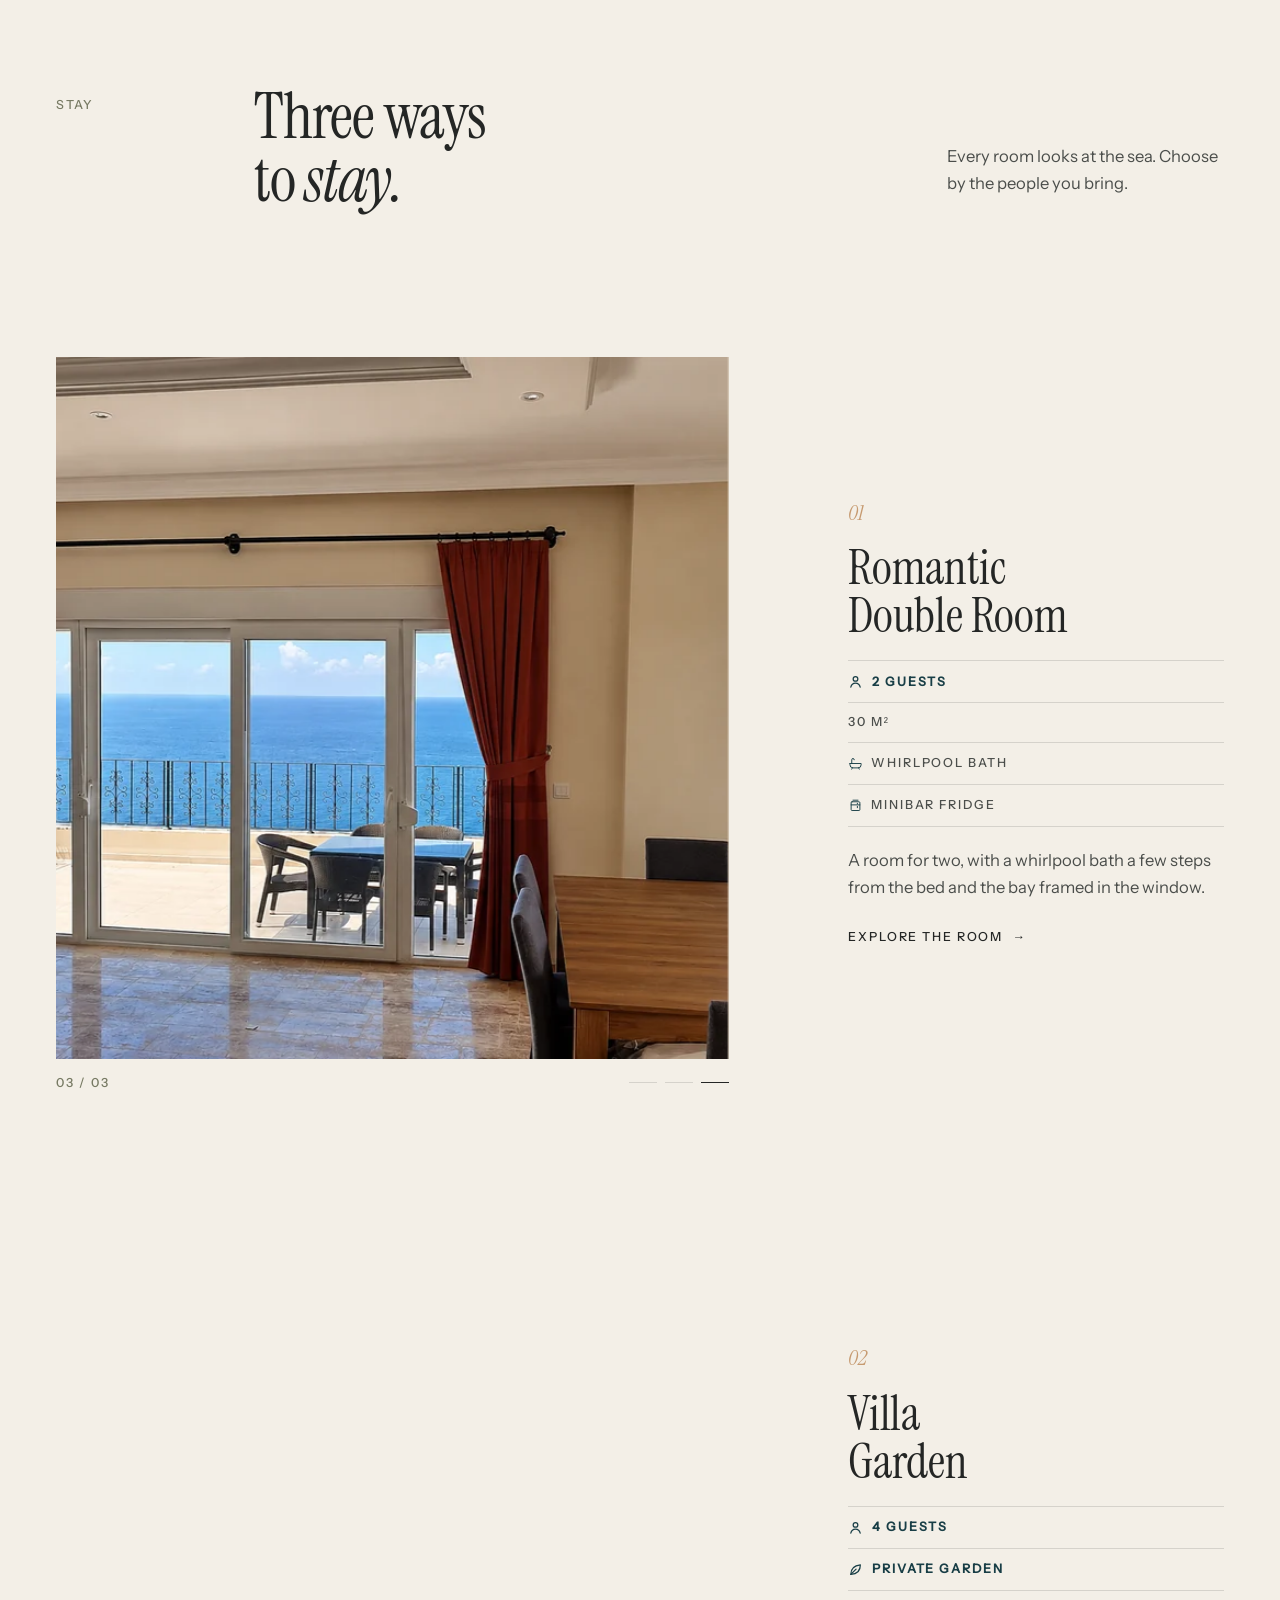
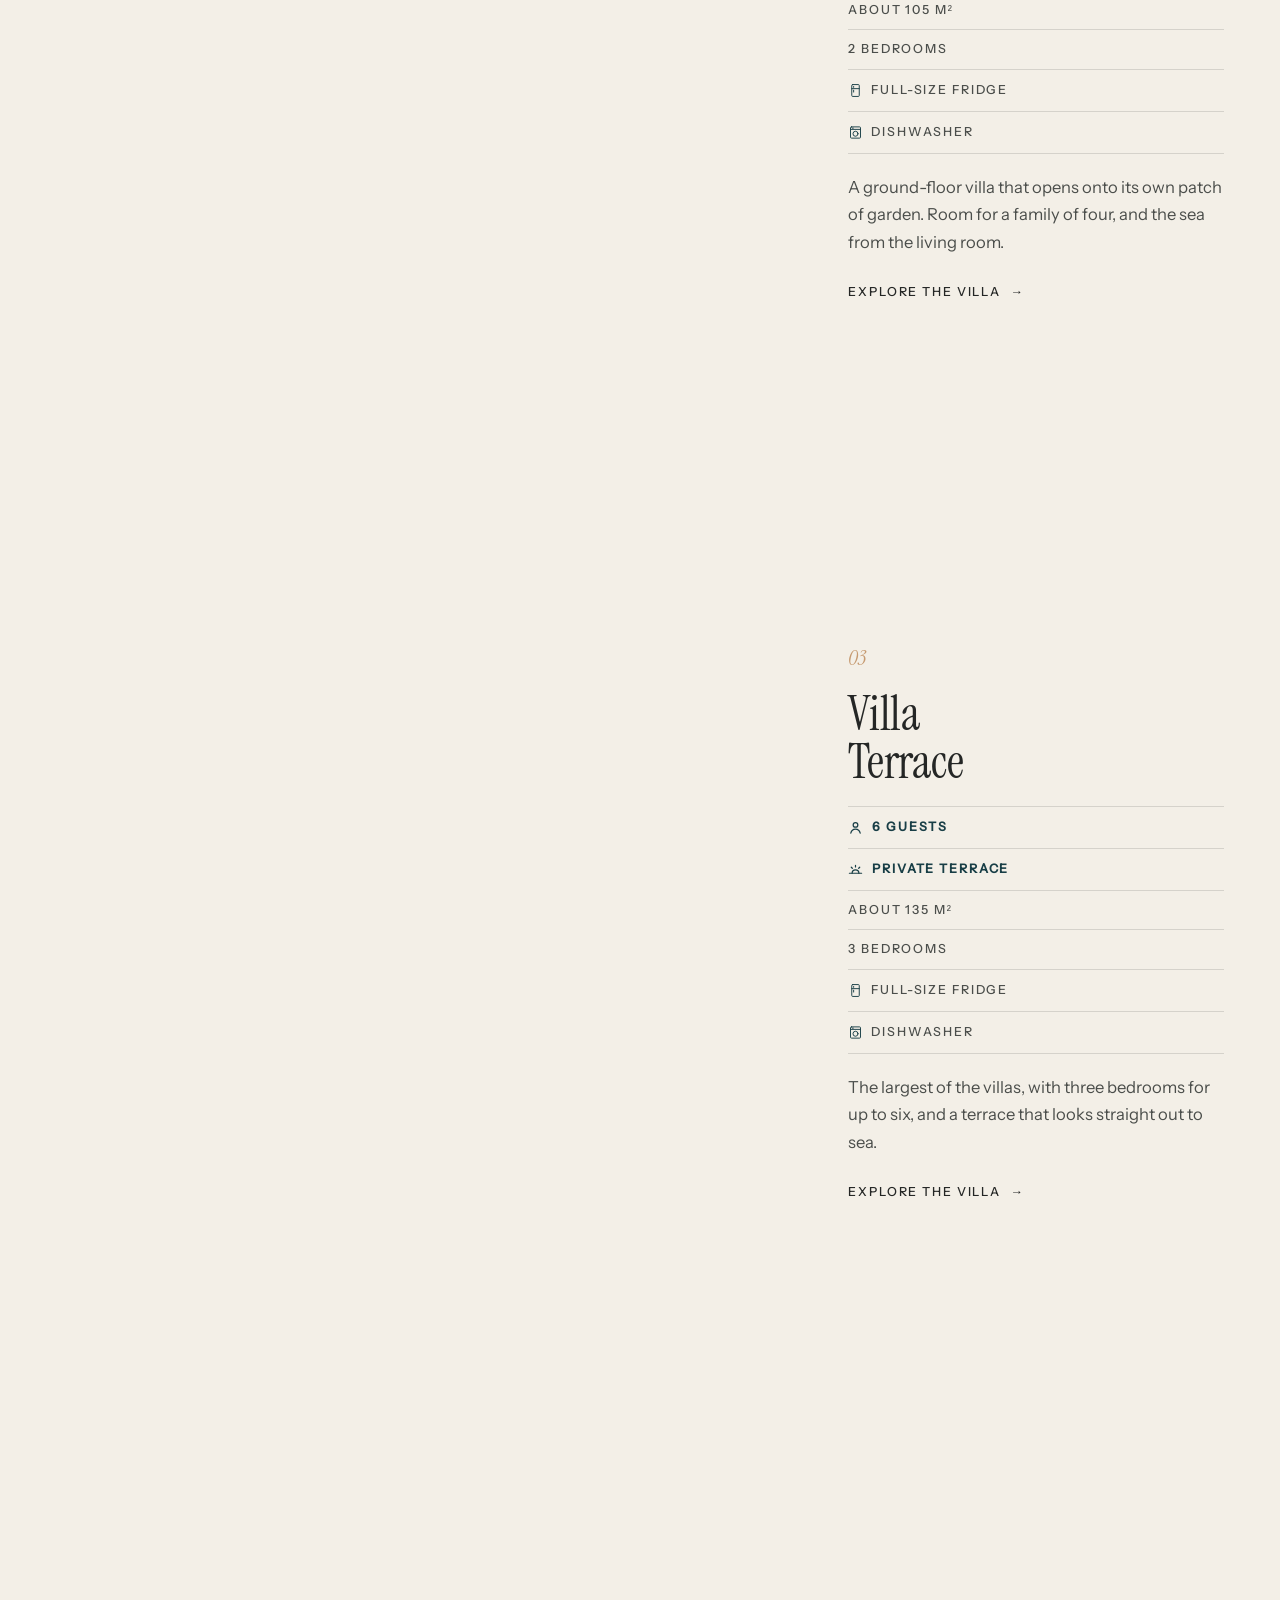
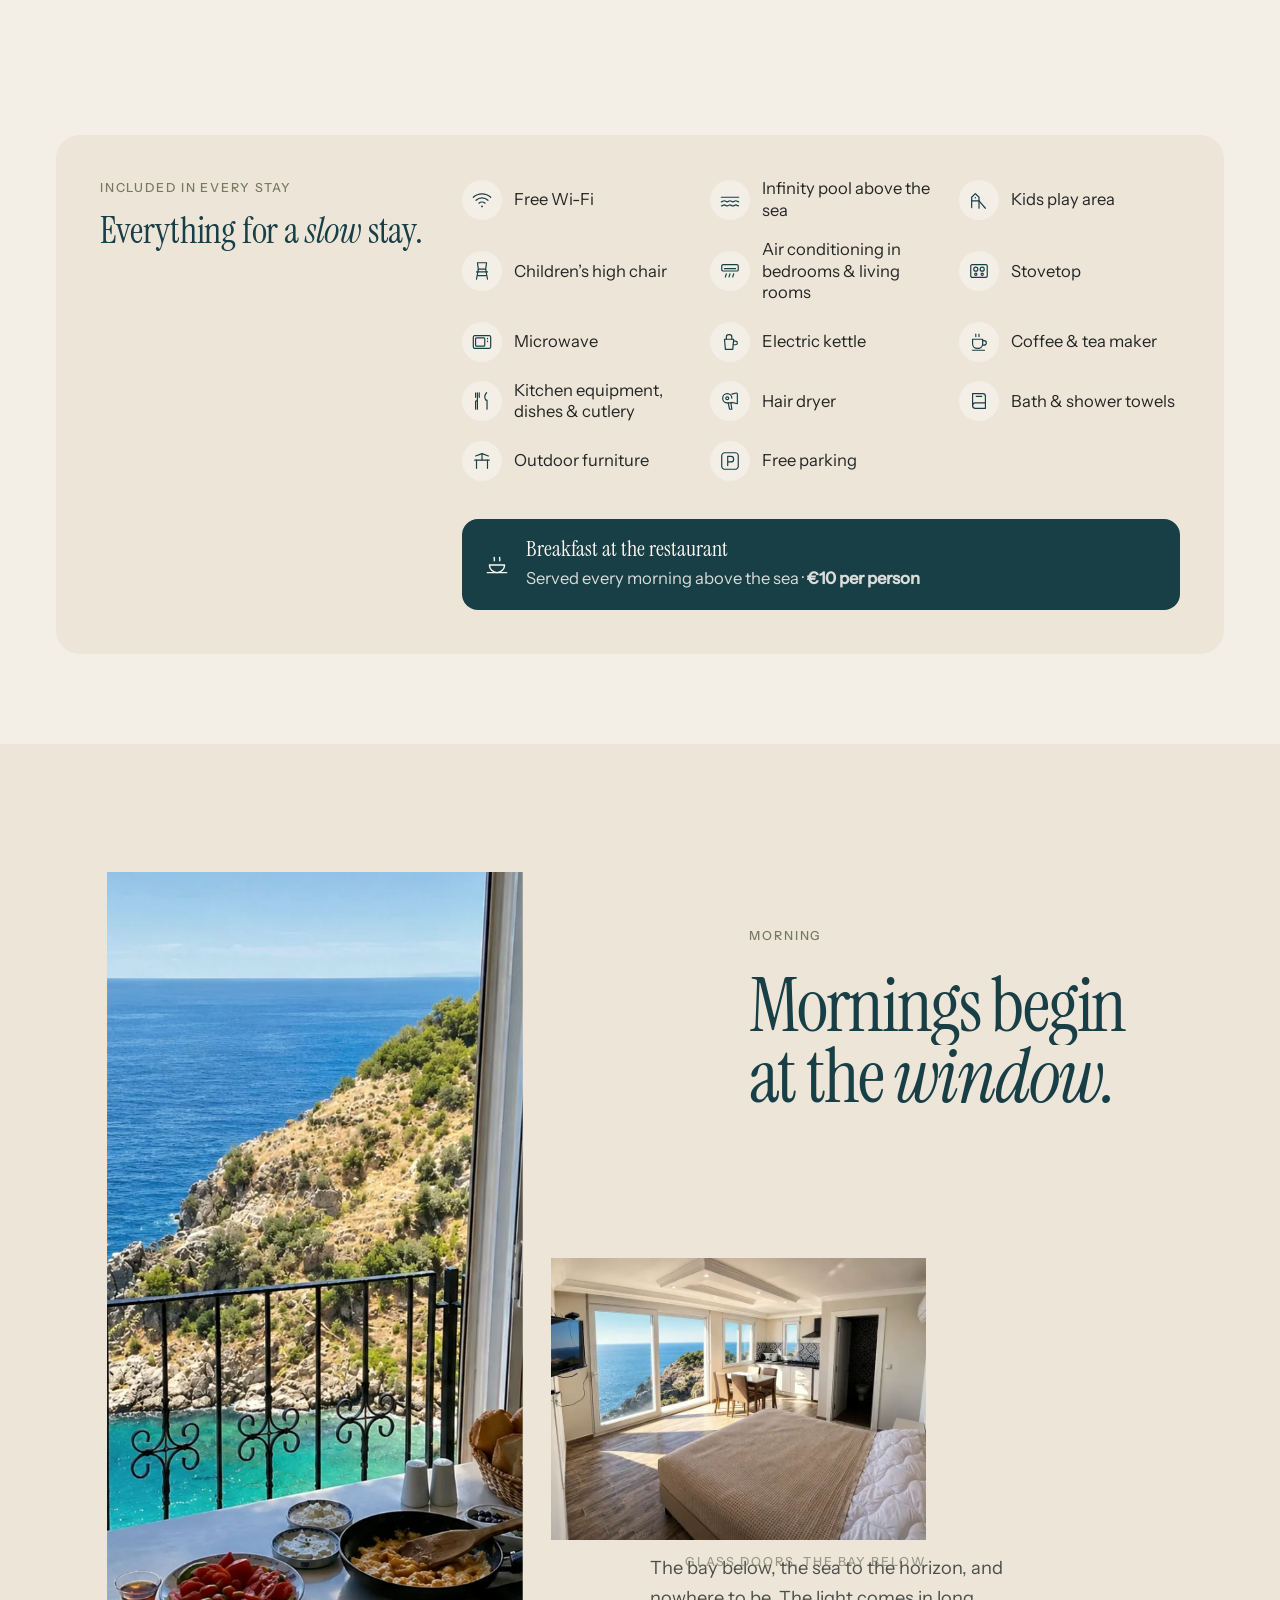
==== commit e5327cf2: "Six houses, not three Co-Authored-By: Claude Opus 5.5 <noreply@anthropic.com> Claude-Session: https:" ====
--- a/index.html
+++ b/index.html
@@ -17,7 +17,7 @@
 <meta property="og:image:width" content="1200">
 <meta property="og:image:height" content="630">
 <meta property="og:image:type" content="image/jpeg">
-<meta property="og:image:alt" content="Blue Lagoon Village: three houses and a pool on a green hillside above the sea in Gazipaşa">
+<meta property="og:image:alt" content="Blue Lagoon Village: six houses and a pool on a green hillside above the sea in Gazipaşa">
 <meta property="og:locale" content="en_GB">
 <meta name="twitter:card" content="summary_large_image">
 <meta name="twitter:title" content="Blue Lagoon Village — Gazipaşa, Antalya">
@@ -87,7 +87,7 @@
       <span class="line"><span><em>between</em> land and sea.</span></span>
     </h1>
     <div class="hero__aside" data-hero-fade>
-      <p class="hero__lede">Seven rooms in three houses on a green hillside, with a lagoon of its own three hundred metres below.</p>
+      <p class="hero__lede">Six houses on a green hillside, with a lagoon of its own three hundred metres below.</p>
       <a class="hero__cue meta" href="#discover"><span>Scroll</span><i aria-hidden="true"></i></a>
     </div>
   </div>
@@ -98,7 +98,7 @@
   <div class="approach__head">
     <p class="meta meta--olive approach__tag" data-fade>The village</p>
     <h2 class="approach__title" id="discover-title" data-lines>Where the sea<br><em>slows down.</em></h2>
-    <p class="body approach__text" data-fade>Three cream houses on a green hillside outside Gazipaşa, where banana terraces step down towards the water. Seven rooms, one pool and a small lagoon below. Very little else, on purpose.</p>
+    <p class="body approach__text" data-fade>Six cream houses on a green hillside outside Gazipaşa, where banana terraces step down towards the water. Seven rooms, one pool and a small lagoon below. Very little else, on purpose.</p>
   </div>
   <figure class="approach__view">
     <div class="approach__frame" data-approach-frame>
@@ -110,7 +110,7 @@
     </figcaption>
   </figure>
   <ul class="facts" data-facts aria-label="At a glance">
-    <li class="fact"><svg class="fact__ic" viewBox="0 0 24 24" width="26" height="26" aria-hidden="true" fill="none" stroke="currentColor" stroke-width="1.3" stroke-linecap="round" stroke-linejoin="round"><path d="M3 11.5 12 4l9 7.5"/><path d="M5.5 9.6V20h13V9.6"/><path d="M10 20v-5.2h4V20"/></svg><b><i data-count="3">3</i></b><span>cream houses on the hillside</span></li>
+    <li class="fact"><svg class="fact__ic" viewBox="0 0 24 24" width="26" height="26" aria-hidden="true" fill="none" stroke="currentColor" stroke-width="1.3" stroke-linecap="round" stroke-linejoin="round"><path d="M3 11.5 12 4l9 7.5"/><path d="M5.5 9.6V20h13V9.6"/><path d="M10 20v-5.2h4V20"/></svg><b><i data-count="6">6</i></b><span>cream houses on the hillside</span></li>
     <li class="fact fact--sand"><svg class="fact__ic" viewBox="0 0 24 24" width="26" height="26" aria-hidden="true" fill="none" stroke="currentColor" stroke-width="1.3" stroke-linecap="round" stroke-linejoin="round"><rect x="6" y="3.5" width="12" height="17" rx="1"/><circle cx="14.7" cy="12.2" r=".9" fill="currentColor" stroke="none"/><path d="M3.5 20.5h17"/></svg><b><i data-count="7">7</i></b><span>rooms, each one with a view</span></li>
     <li class="fact fact--photo"><img src="assets/img/pool-sunset-32-960.webp" alt="" loading="lazy" aria-hidden="true"><svg class="fact__ic" viewBox="0 0 24 24" width="26" height="26" aria-hidden="true" fill="none" stroke="currentColor" stroke-width="1.3" stroke-linecap="round" stroke-linejoin="round"><path d="M3 9.5c1.5 0 1.5-1.2 3-1.2s1.5 1.2 3 1.2 1.5-1.2 3-1.2 1.5 1.2 3 1.2 1.5-1.2 3-1.2 1.5 1.2 3 1.2"/><path d="M3 14.5c1.5 0 1.5-1.2 3-1.2s1.5 1.2 3 1.2 1.5-1.2 3-1.2 1.5 1.2 3 1.2 1.5-1.2 3-1.2 1.5 1.2 3 1.2"/></svg><b><i data-count="1">1</i></b><span>pool above the sea</span></li>
     <li class="fact fact--deep"><svg class="fact__ic fact__path" viewBox="0 0 24 24" width="26" height="26" aria-hidden="true" fill="none" stroke="currentColor" stroke-width="1.4" stroke-linecap="round"><path d="M6 3.5c9 1.8 9.5 5.6 5 8.6s-3.5 5.8 7 7.4"/><circle cx="19" cy="19.6" r="1.6" fill="currentColor" stroke="none"/></svg><b><i data-count="300">300</i><small>m</small></b><span>down the path to the lagoon</span></li>
@@ -185,7 +185,7 @@
   <div class="villas__shade" aria-hidden="true"></div>
   <div class="villas__copy">
     <p class="meta">The villas</p>
-    <h2 class="h-xl" id="villas-title" data-lines>Three houses.<br>Seven rooms.<br><em>One sea.</em></h2>
+    <h2 class="h-xl" id="villas-title" data-lines>Six houses.<br>Three ways to stay.<br><em>One sea.</em></h2>
   </div>
 </section>
 
@@ -297,7 +297,7 @@
         <p class="retreat__offer-t">Bring your group. <em>We'll make room.</em></p>
         <ul>
           <li>Yoga terrace above the sea</li>
-          <li>3 houses, up to 12 guests</li>
+          <li>6 houses on one hillside</li>
           <li>Breakfast at the restaurant</li>
         </ul>
         <a class="btn btn--light arrow" href="https://wa.me/905441564041?text=Hello%20Blue%20Lagoon%20Village%21%20I%20would%20like%20to%20plan%20a%20retreat%20or%20group%20stay." target="_blank" rel="noopener">Plan a retreat</a>
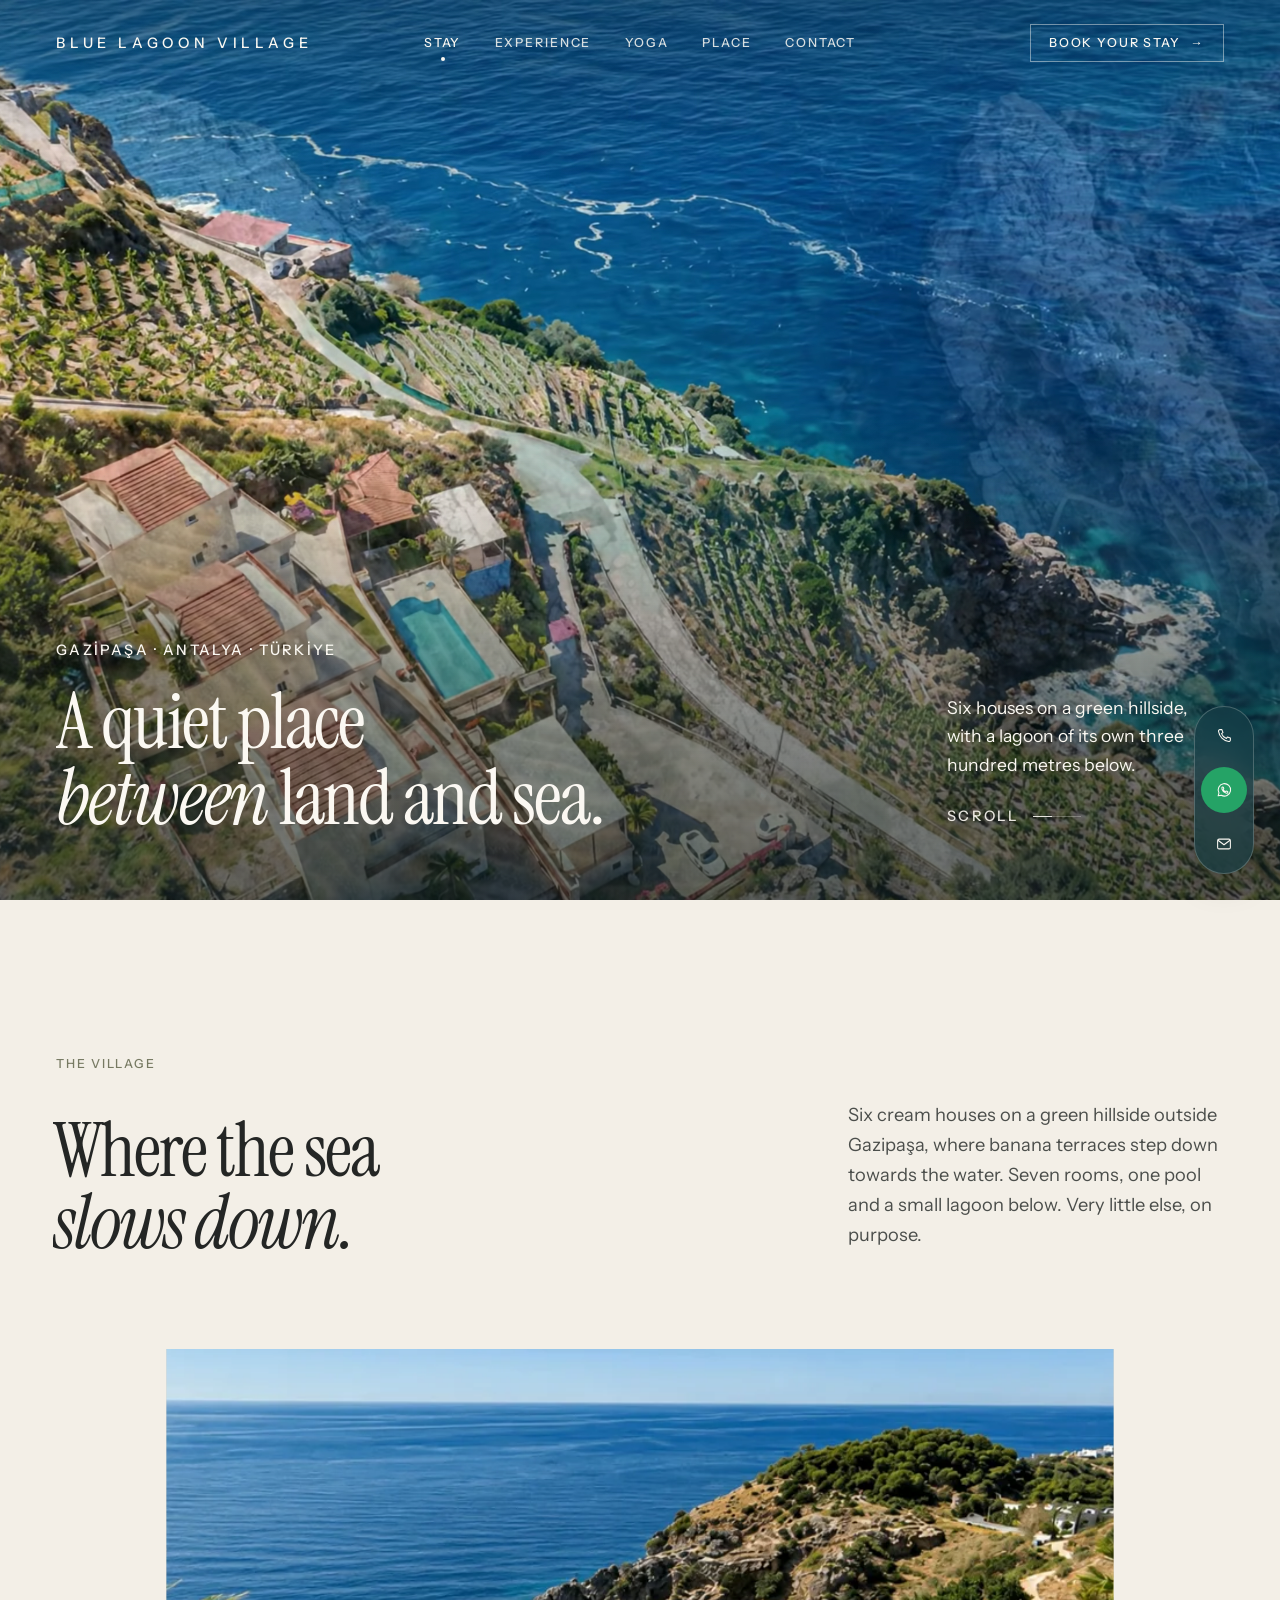
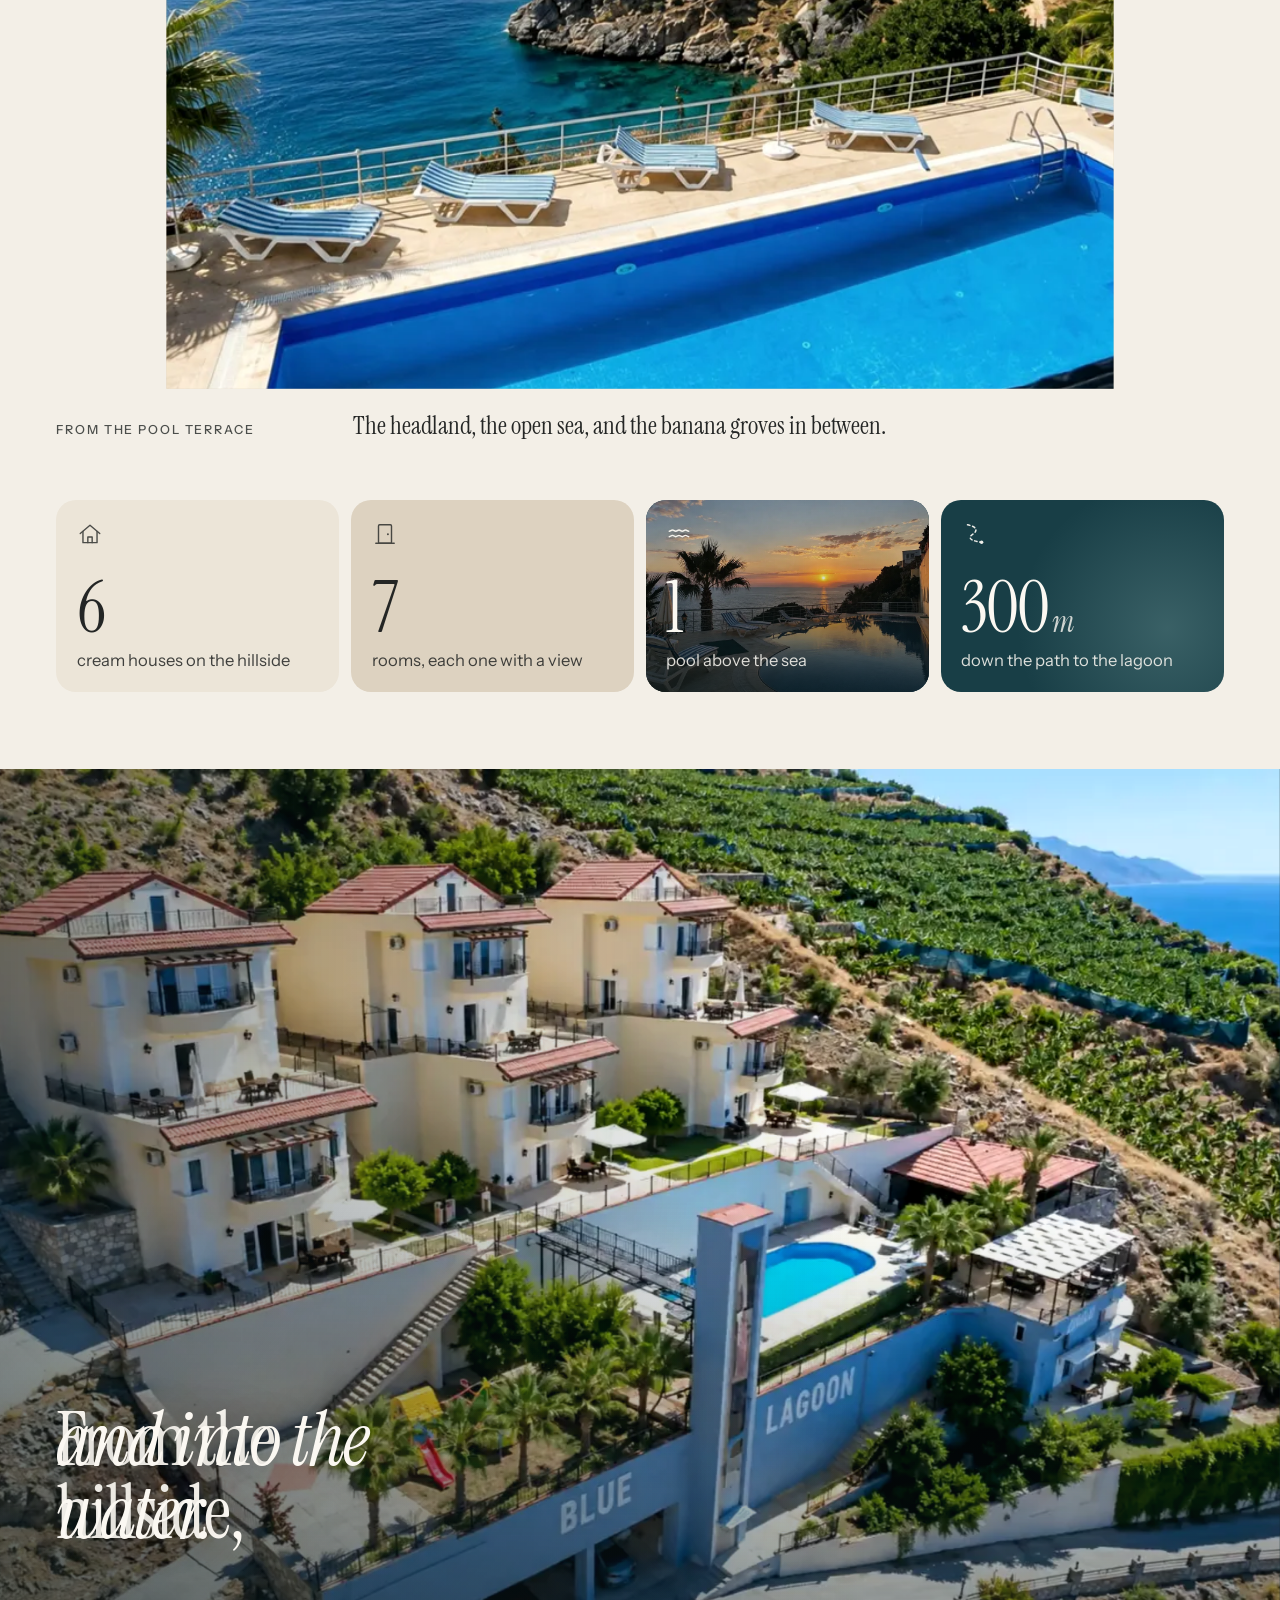
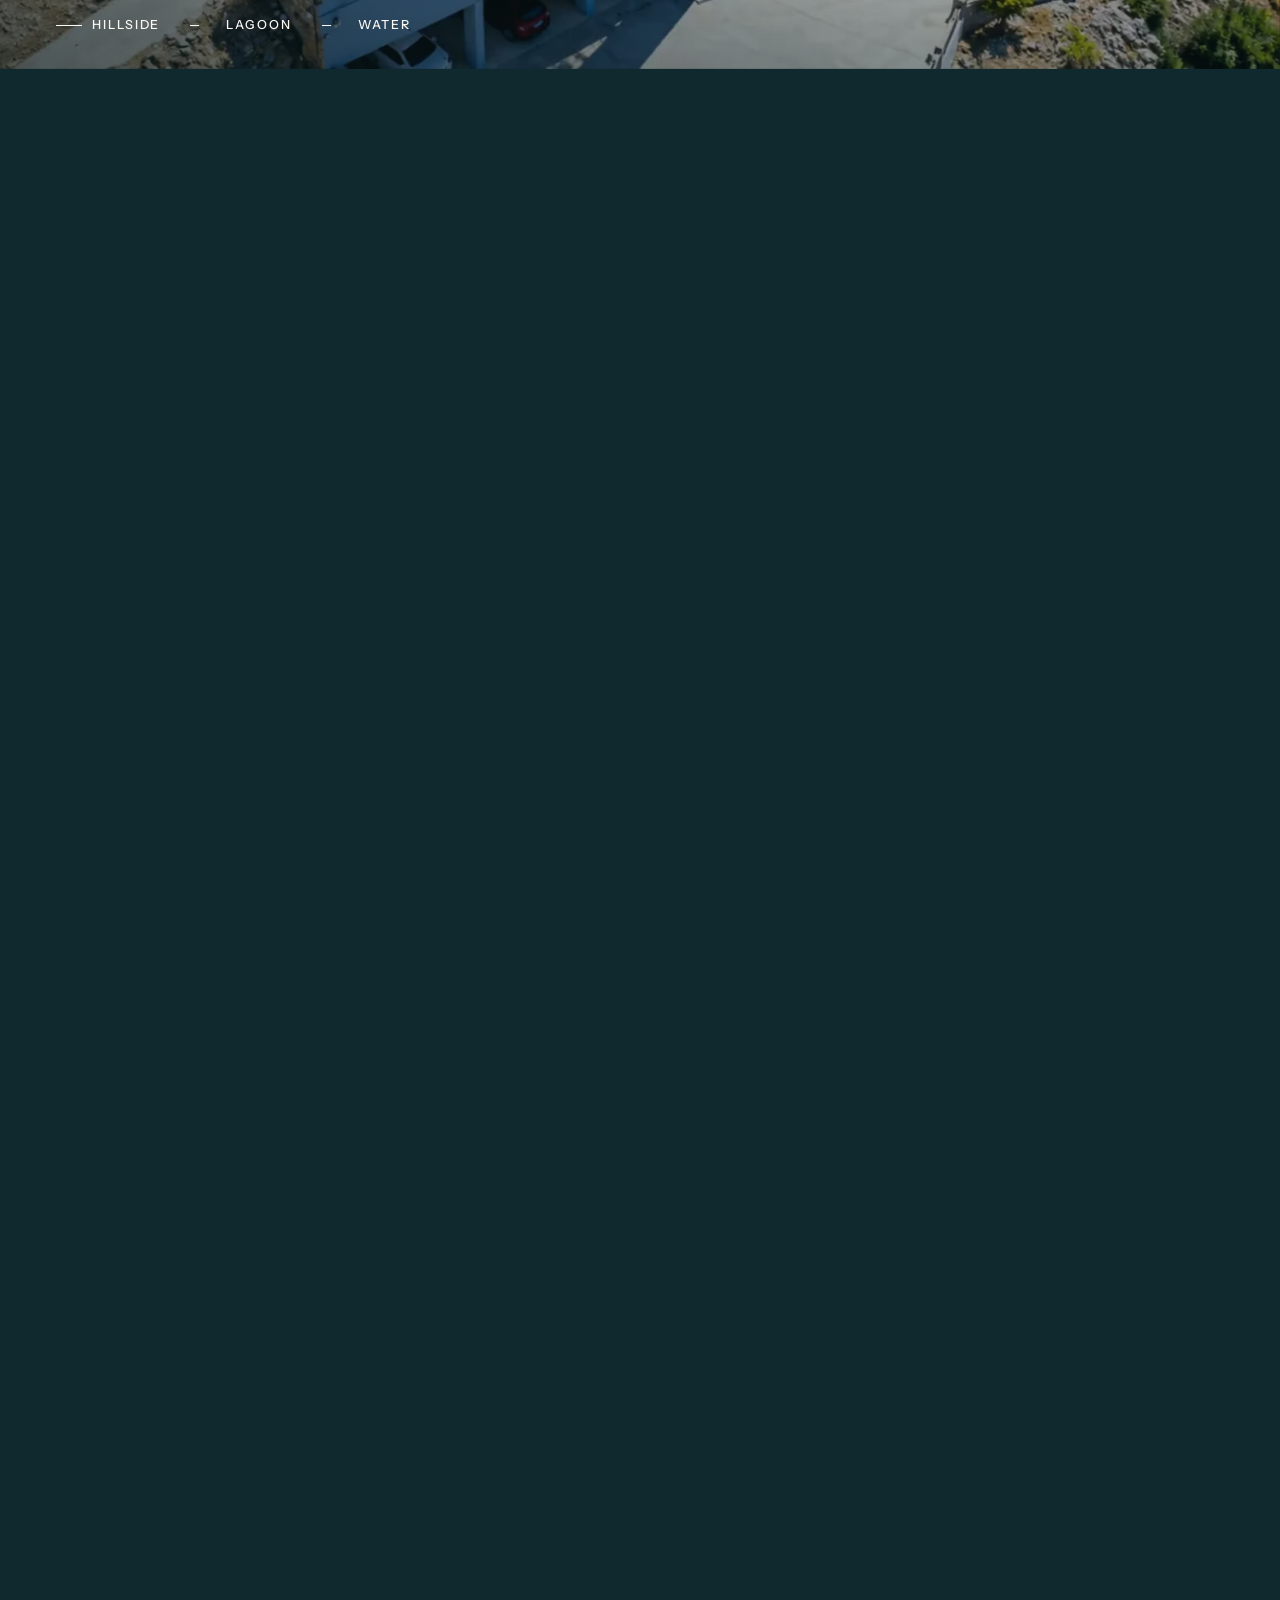
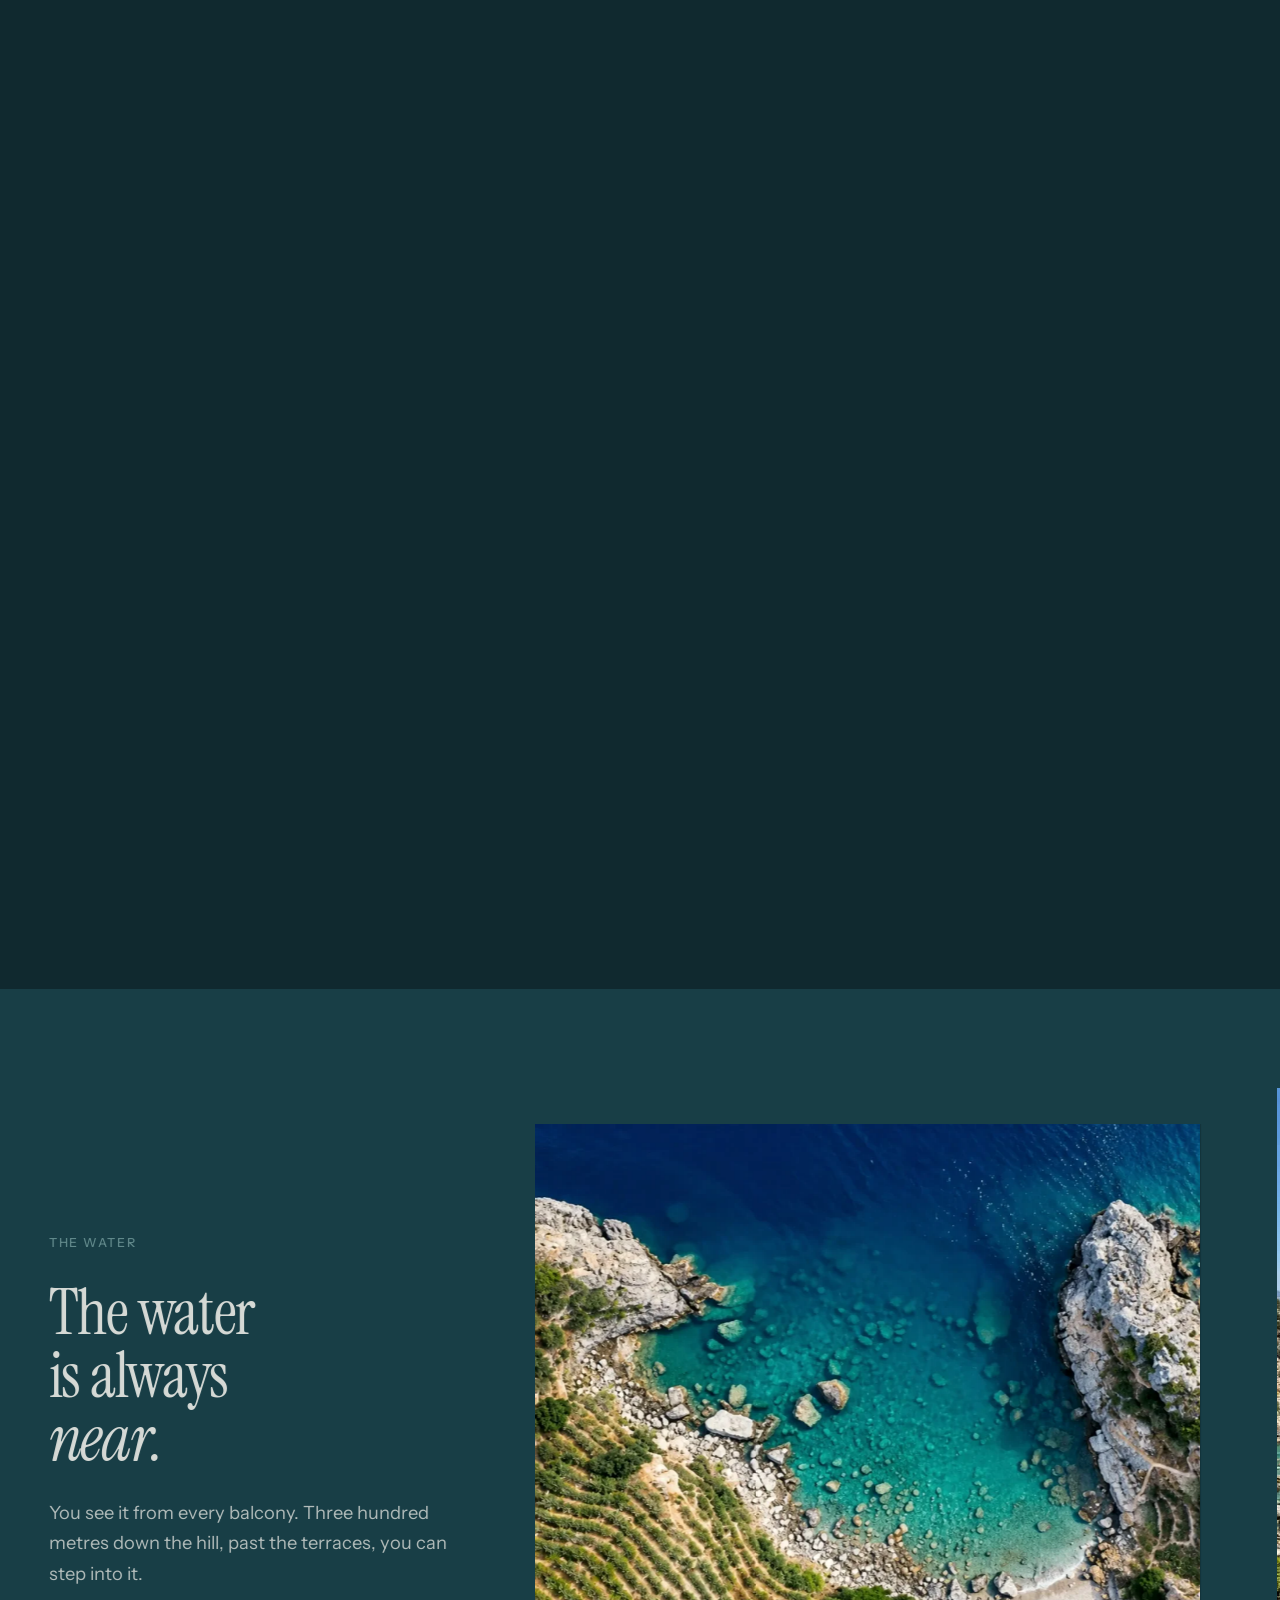
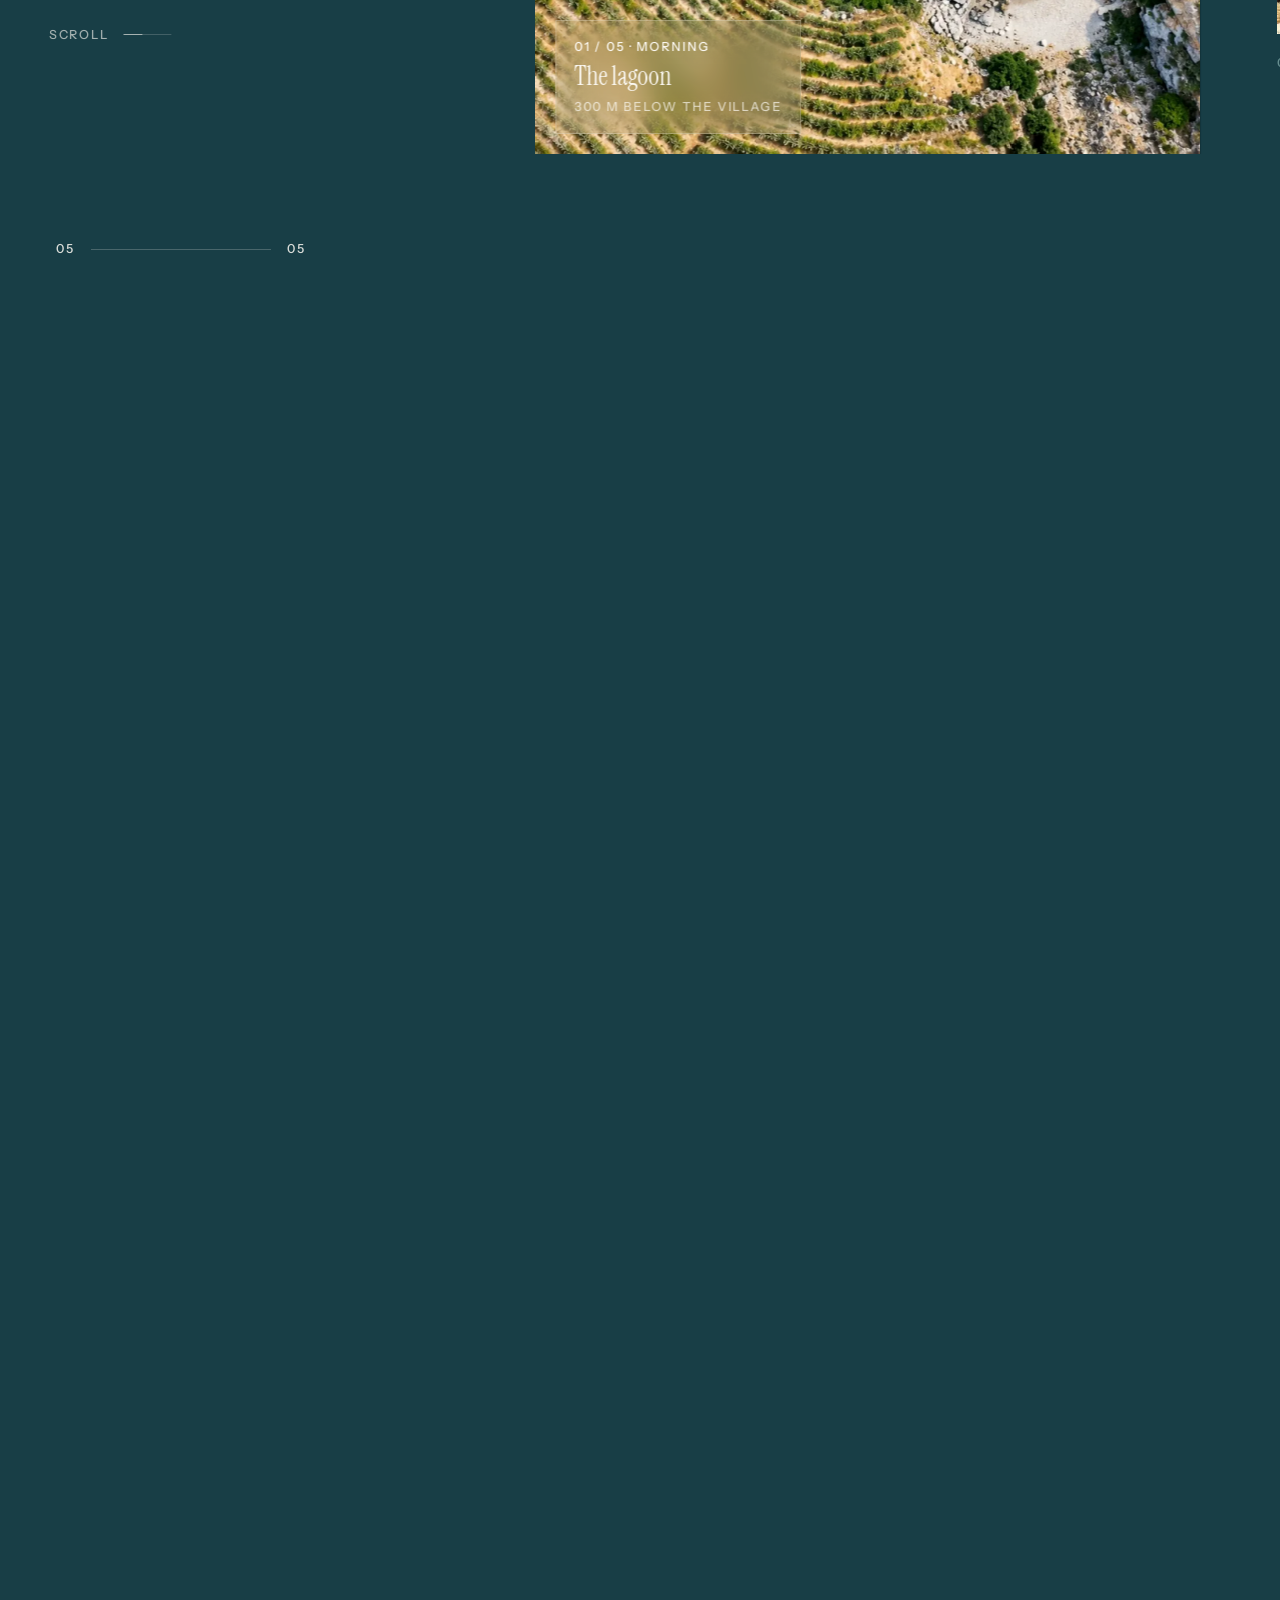
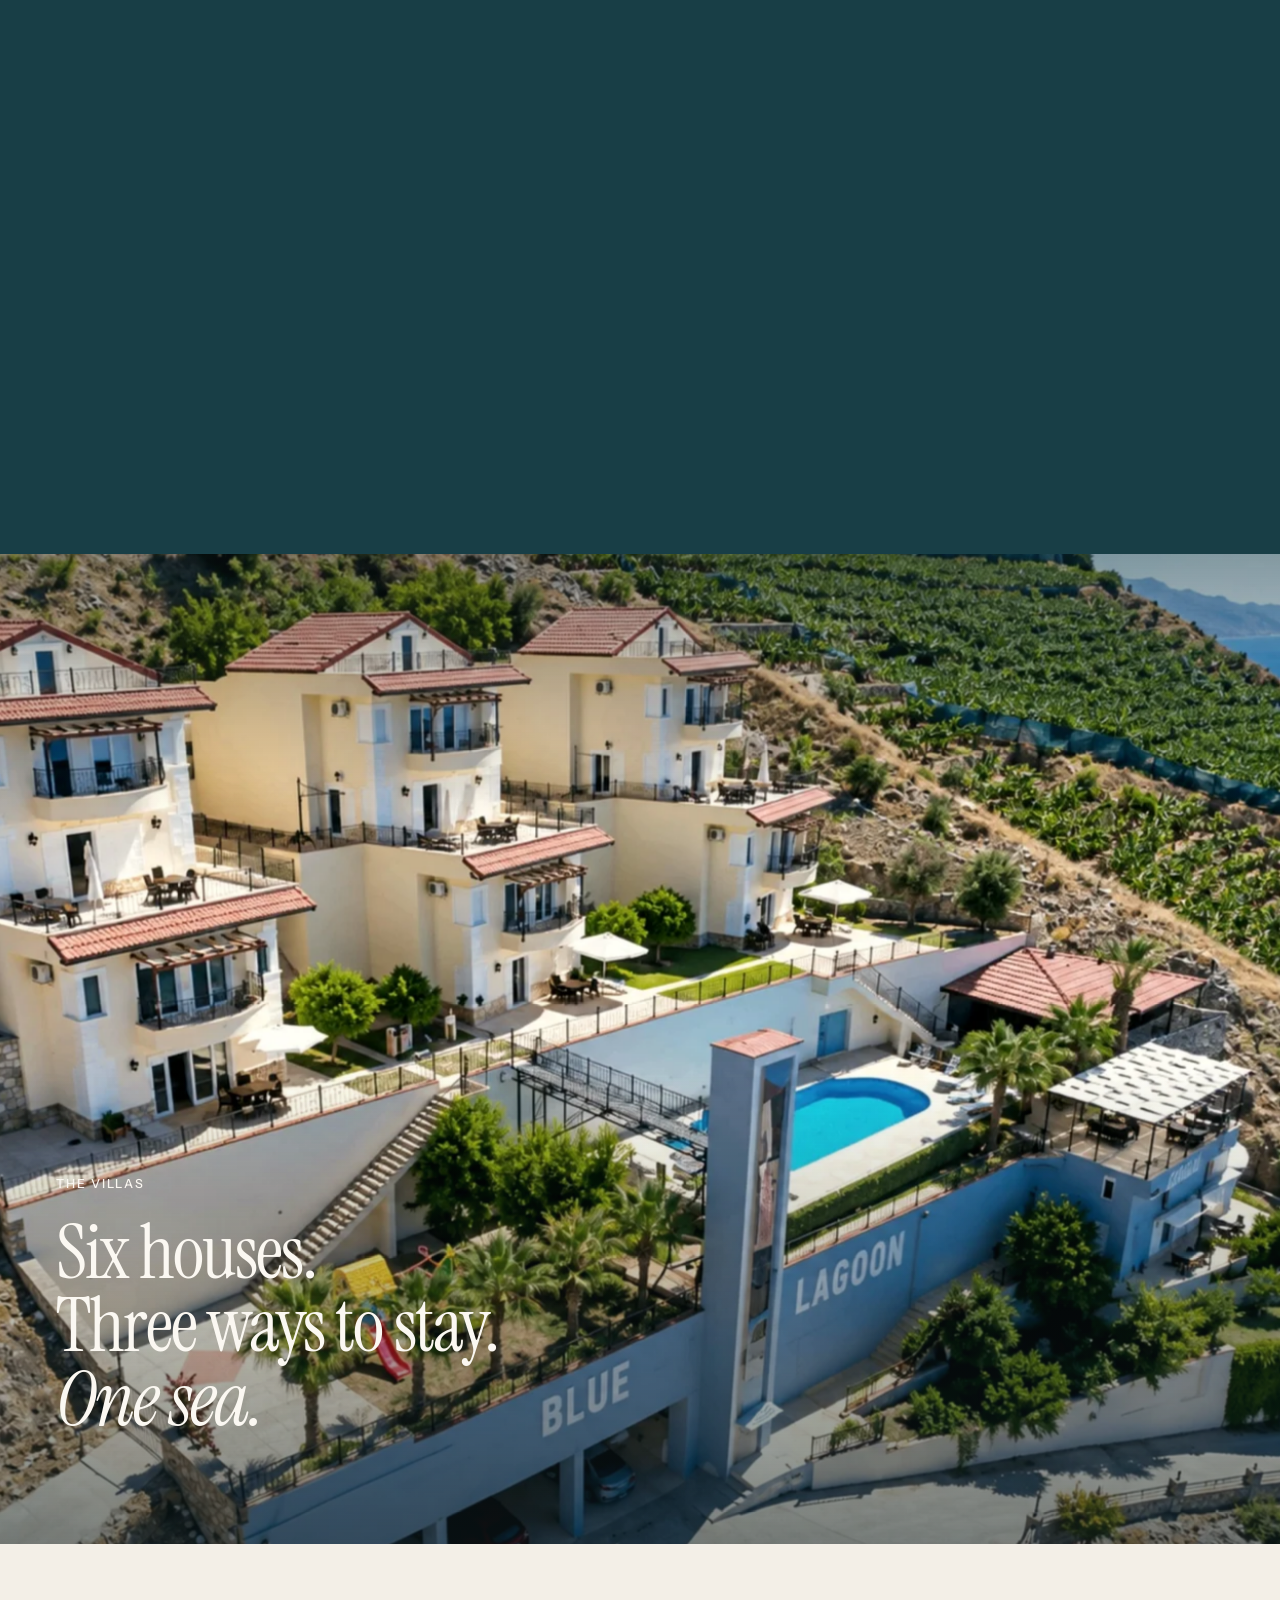
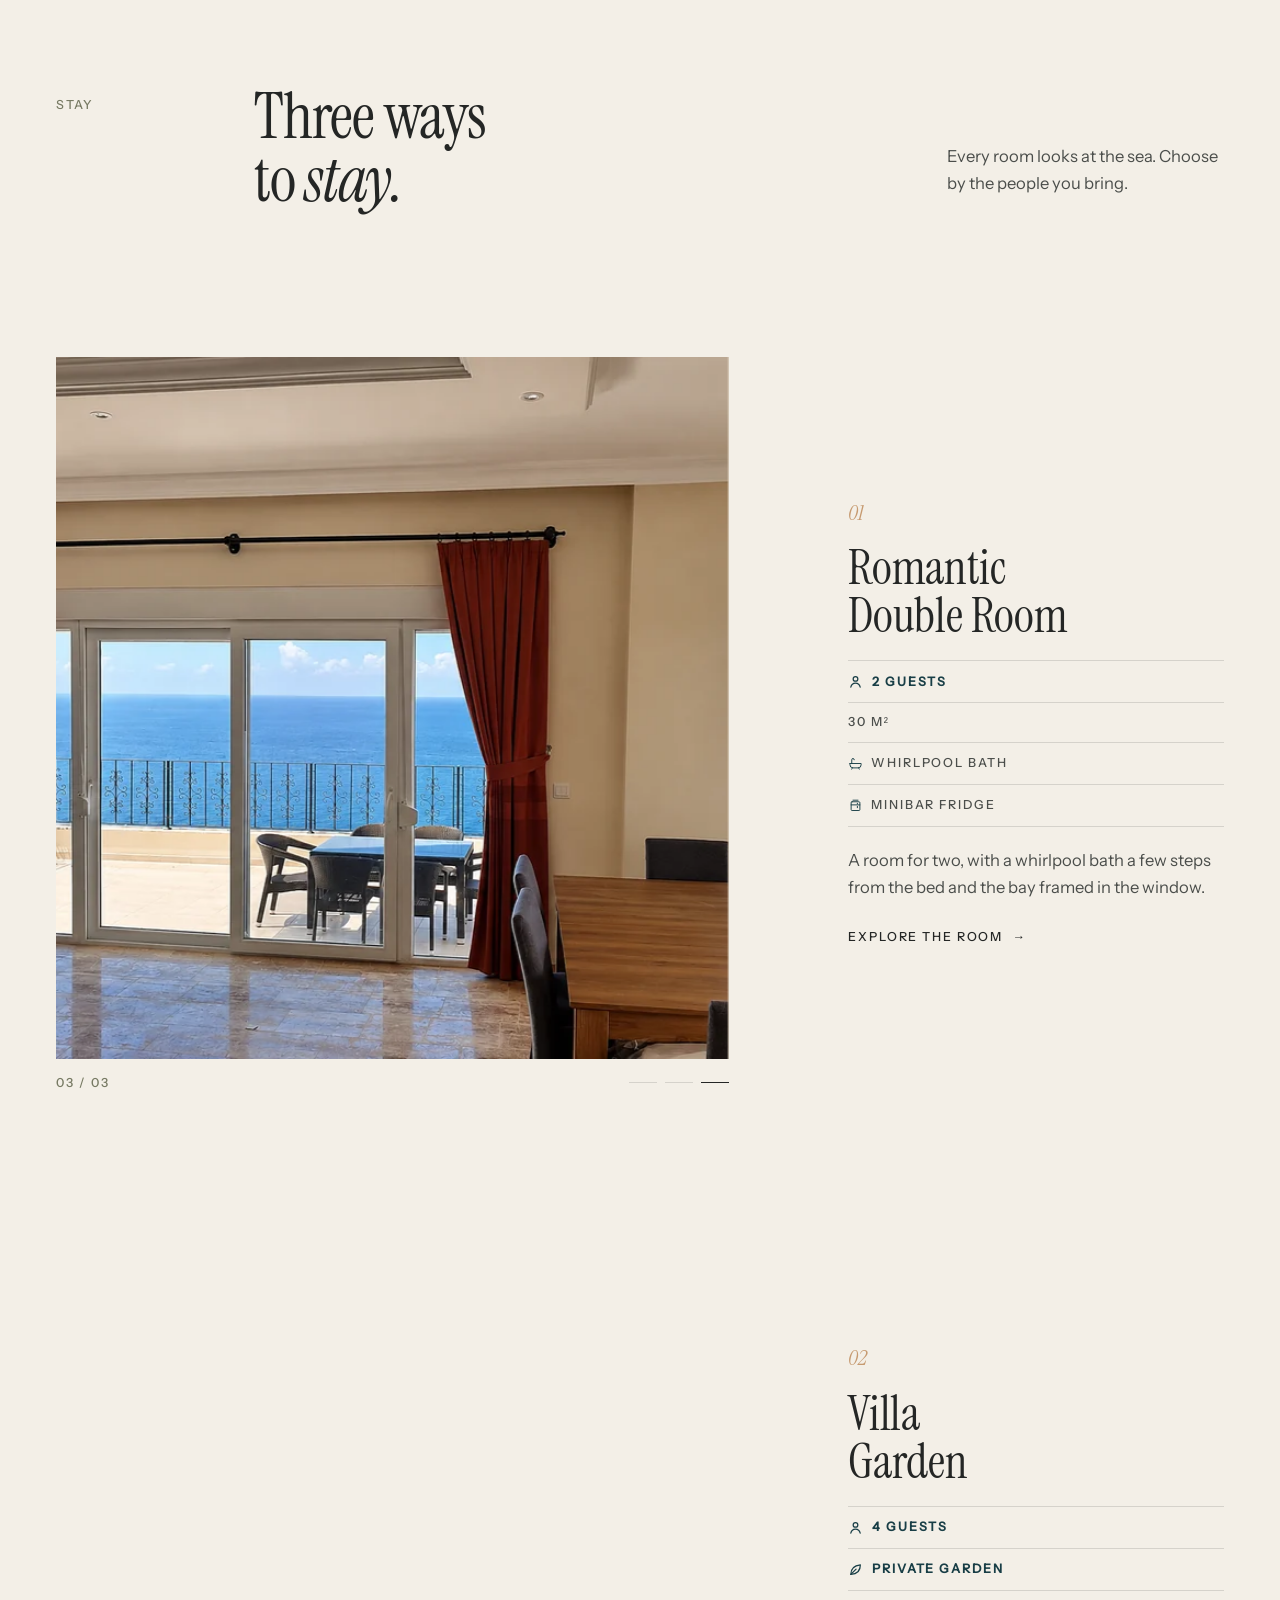
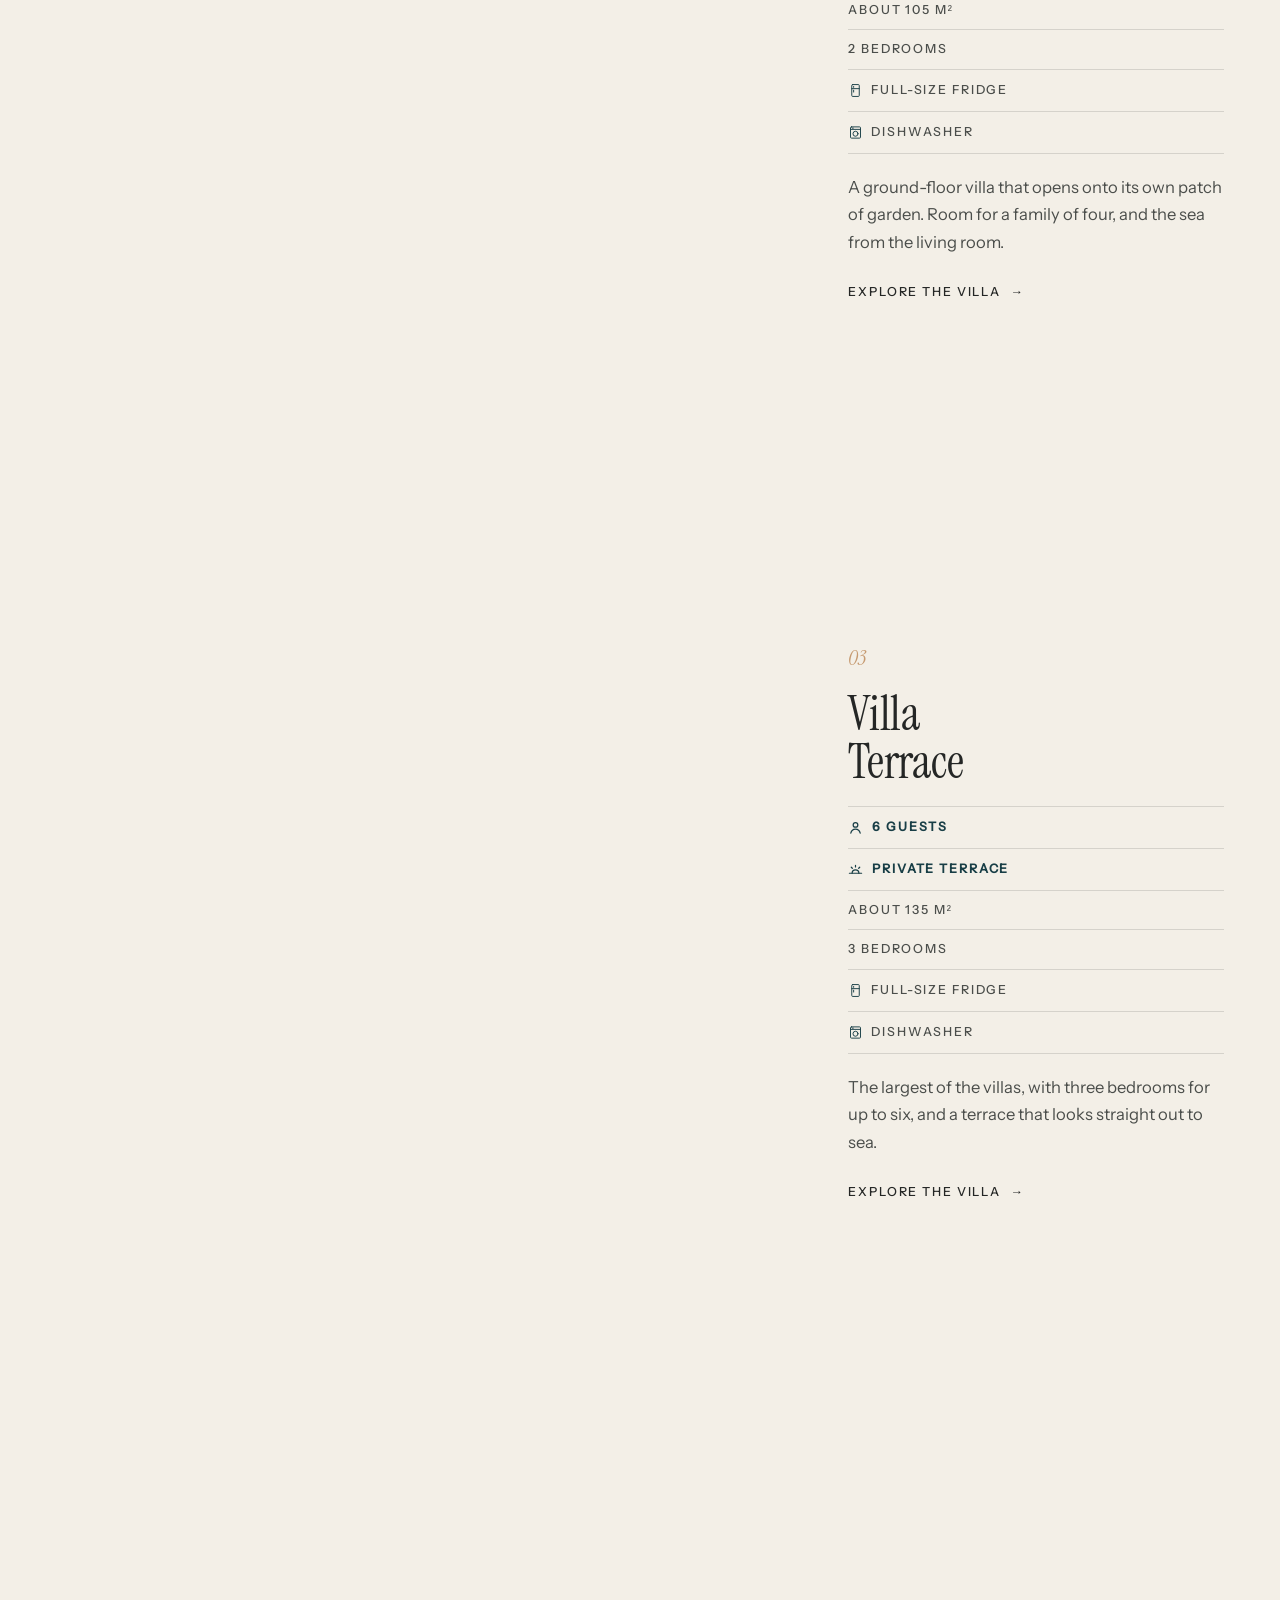
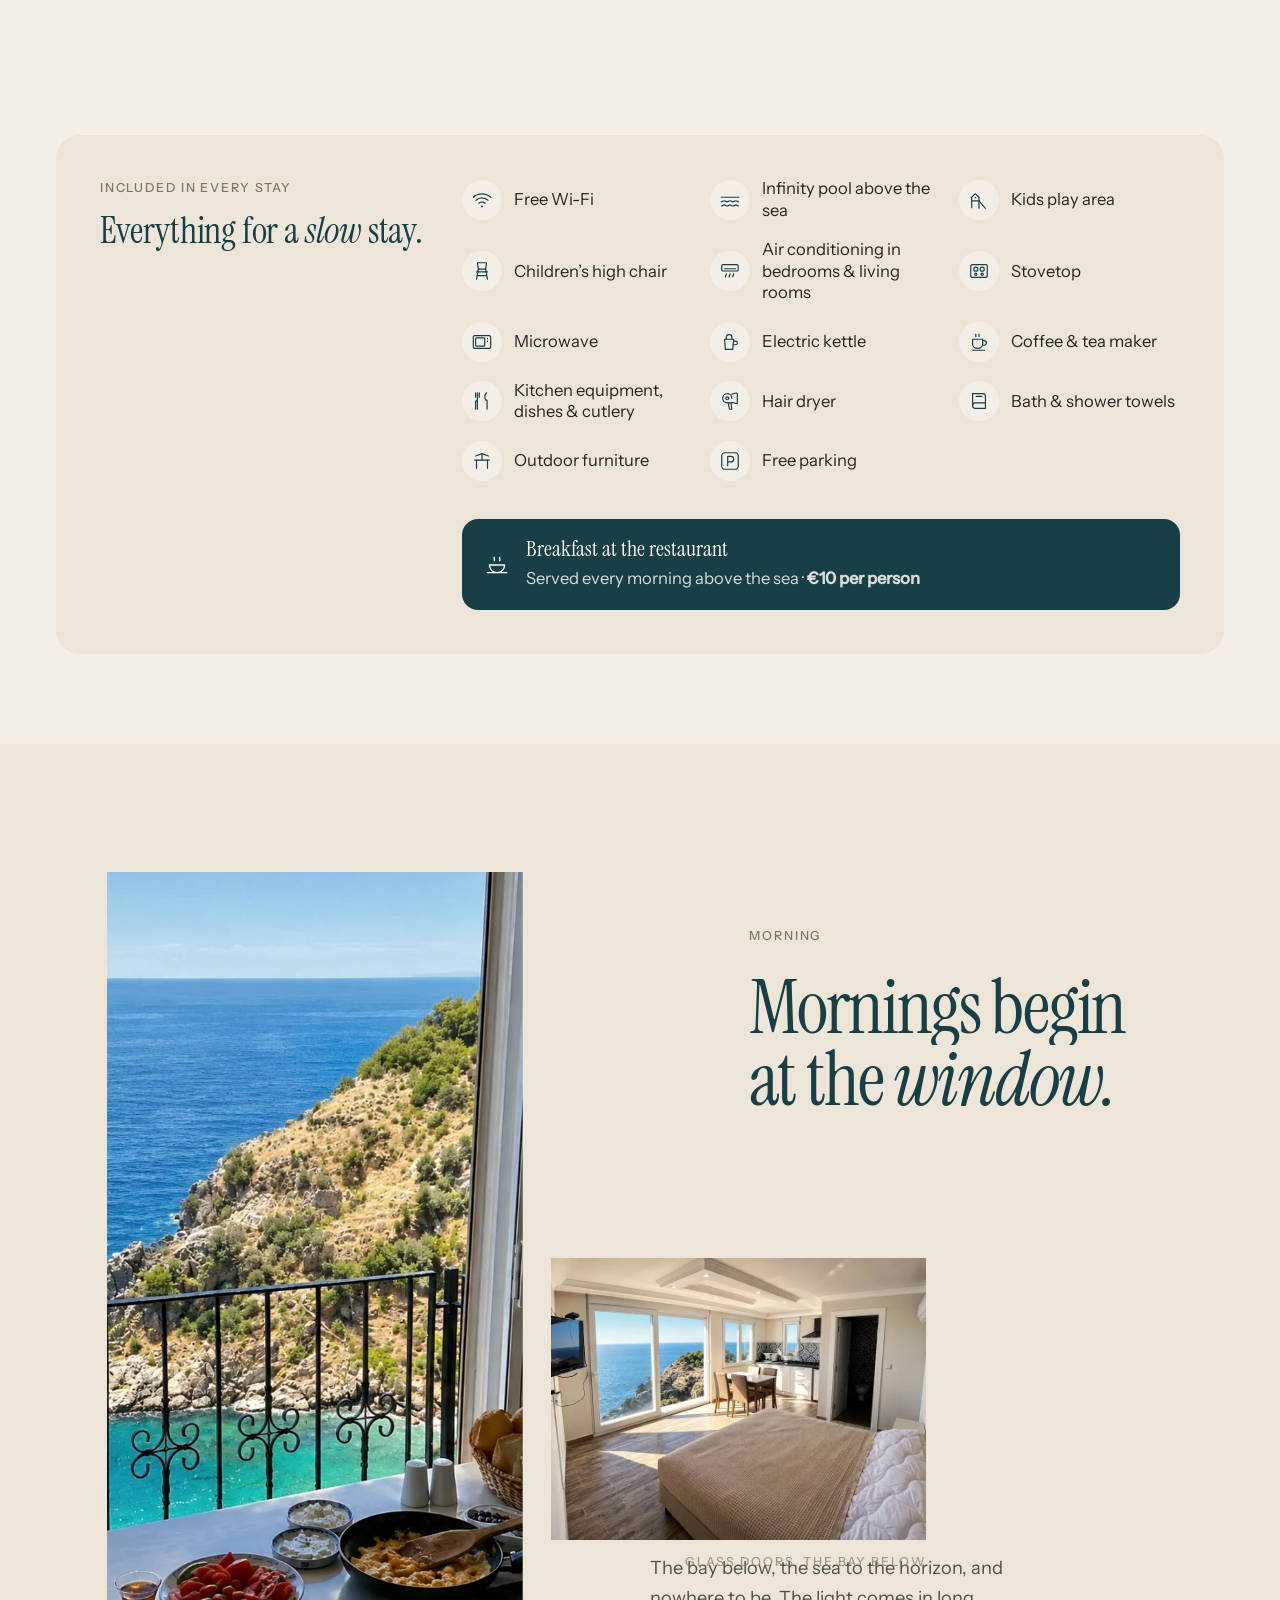
==== commit f3ef3544: "Retreat: cleaner composition — headline and words left, one card right with the yoga pictures; 6 hou" ====
--- a/index.html
+++ b/index.html
@@ -292,20 +292,20 @@
     <h2 class="h-xl" id="retreat-title" data-lines>A place<br>to return<br>to <em>yourself.</em></h2>
     <div class="retreat__text">
       <p class="body" data-fade>A wide terrace above the sea, quiet in the morning and gold in the evening. Room to sit, to stretch, to breathe.</p>
-      <div class="retreat__offer" data-fade>
-        <p class="meta">Retreats &amp; small groups</p>
-        <p class="retreat__offer-t">Bring your group. <em>We'll make room.</em></p>
-        <ul>
-          <li>Yoga terrace above the sea</li>
-          <li>6 houses on one hillside</li>
-          <li>Breakfast at the restaurant</li>
-        </ul>
-        <a class="btn btn--light arrow" href="https://wa.me/905441564041?text=Hello%20Blue%20Lagoon%20Village%21%20I%20would%20like%20to%20plan%20a%20retreat%20or%20group%20stay." target="_blank" rel="noopener">Plan a retreat</a>
-      </div>
-    </div>
-    <div class="retreat__pics" data-fade>
-      <figure><img src="assets/img/yoga-group-900.webp" srcset="assets/img/yoga-group-900.webp 900w, assets/img/yoga-group.webp 1448w" sizes="(max-width:760px) 46vw, 26vw" alt="A small yoga group on mats under the pergola at sunset" loading="lazy"><figcaption class="meta">Evening practice</figcaption></figure>
-      <figure><img src="assets/img/yoga-bridge-900.webp" srcset="assets/img/yoga-bridge-900.webp 900w, assets/img/yoga-bridge.webp 1671w" sizes="(max-width:760px) 46vw, 26vw" alt="A woman in a bridge pose on a mat on the terrace, the sun setting over the sea" loading="lazy" style="object-position:70% 50%"><figcaption class="meta">The terrace at sunset</figcaption></figure>
+    </div>
+    <div class="retreat__offer" data-fade>
+      <div class="retreat__pics">
+        <figure><img src="assets/img/yoga-group-900.webp" srcset="assets/img/yoga-group-900.webp 900w, assets/img/yoga-group.webp 1448w" sizes="(max-width:760px) 46vw, 26vw" alt="A small yoga group on mats under the pergola at sunset" loading="lazy"><figcaption class="meta">Evening practice</figcaption></figure>
+        <figure><img src="assets/img/yoga-bridge-900.webp" srcset="assets/img/yoga-bridge-900.webp 900w, assets/img/yoga-bridge.webp 1671w" sizes="(max-width:760px) 46vw, 26vw" alt="A woman in a bridge pose on a mat on the terrace, the sun setting over the sea" loading="lazy" style="object-position:70% 50%"><figcaption class="meta">The terrace at sunset</figcaption></figure>
+      </div>
+      <p class="meta">Retreats &amp; small groups</p>
+      <p class="retreat__offer-t">Bring your group. <em>We'll make room.</em></p>
+      <ul>
+        <li>Yoga terrace above the sea</li>
+        <li>6 houses, up to 36 guests</li>
+        <li>Breakfast at the restaurant</li>
+      </ul>
+      <a class="btn btn--light arrow" href="https://wa.me/905441564041?text=Hello%20Blue%20Lagoon%20Village%21%20I%20would%20like%20to%20plan%20a%20retreat%20or%20group%20stay." target="_blank" rel="noopener">Plan a retreat</a>
     </div>
   </div>
 </section>
--- a/styles.css
+++ b/styles.css
@@ -1027,3 +1027,27 @@
 .retreat__offer .btn{justify-self:start;background:var(--deep);color:var(--light);border-color:var(--deep)}
 .retreat__offer .btn:hover{background:var(--deep-2)}
 @media (max-width:760px){.retreat__text>.body{padding:18px;font-size:1.04rem}.retreat__offer{padding:20px 18px}}
+/* v20 retreat composition: headline and words on the left over a soft shade; one refined card on the right with the two yoga pictures */
+@media (min-width:761px){
+  .retreat__shade{background:linear-gradient(90deg,rgba(12,20,22,.62) 0%,rgba(12,20,22,.34) 38%,rgba(12,20,22,0) 62%),linear-gradient(180deg,rgba(12,20,22,.25) 0%,rgba(12,20,22,0) 25%,rgba(12,20,22,0) 60%,rgba(12,20,22,.55) 100%)}
+  .retreat__copy{grid-template-rows:auto auto 1fr;align-content:end;row-gap:22px}
+  .retreat__copy>.meta{grid-column:1/7;grid-row:1}
+  .retreat__copy .h-xl{grid-column:1/7;grid-row:2}
+  .retreat__text{grid-column:1/6;grid-row:3;align-self:start;padding:0}
+  .retreat__text>.body{padding:0;background:none;-webkit-backdrop-filter:none;backdrop-filter:none;border-radius:0;font-size:clamp(1.12rem,1rem + .35vw,1.32rem);line-height:1.6;color:rgba(251,248,242,.94);text-shadow:0 1px 24px rgba(8,14,16,.55);max-width:34ch;padding-left:20px;border-left:1px solid rgba(251,248,242,.45)}
+  .retreat__offer{grid-column:9/13;grid-row:1/4;align-self:end;padding:12px 12px 26px;border-radius:22px;background:rgba(251,248,242,.94);gap:12px}
+  .retreat__offer>.meta,.retreat__offer-t,.retreat__offer ul,.retreat__offer .btn{margin-left:14px;margin-right:14px}
+}
+.retreat__offer .retreat__pics{grid-column:auto;display:grid;grid-template-columns:1fr 1fr;gap:8px;margin:0 0 6px}
+.retreat__offer .retreat__pics figure{margin:0;display:block}
+.retreat__offer .retreat__pics img{width:100%;aspect-ratio:4/5;object-fit:cover;border-radius:14px;box-shadow:none}
+.retreat__offer .retreat__pics figcaption{display:none}
+@media (min-width:761px) and (max-width:1180px){.retreat__offer{grid-column:8/13}}
+@media (max-width:760px){.retreat__offer{padding:10px 10px 22px}.retreat__offer>.meta,.retreat__offer-t,.retreat__offer ul,.retreat__offer .btn{margin-left:10px;margin-right:10px}}
+@media (min-width:761px){
+  .retreat__copy{grid-template-rows:auto auto auto;align-content:end}
+  .retreat__copy>.meta{align-self:end}
+  .retreat__offer{grid-row:1/4;align-self:end;grid-column:8/12}
+  .retreat__text{align-self:end;padding-bottom:6px}
+}
+@media (min-width:761px){.retreat__copy{grid-template-rows:1fr auto auto}.retreat__text{padding-top:10px}}
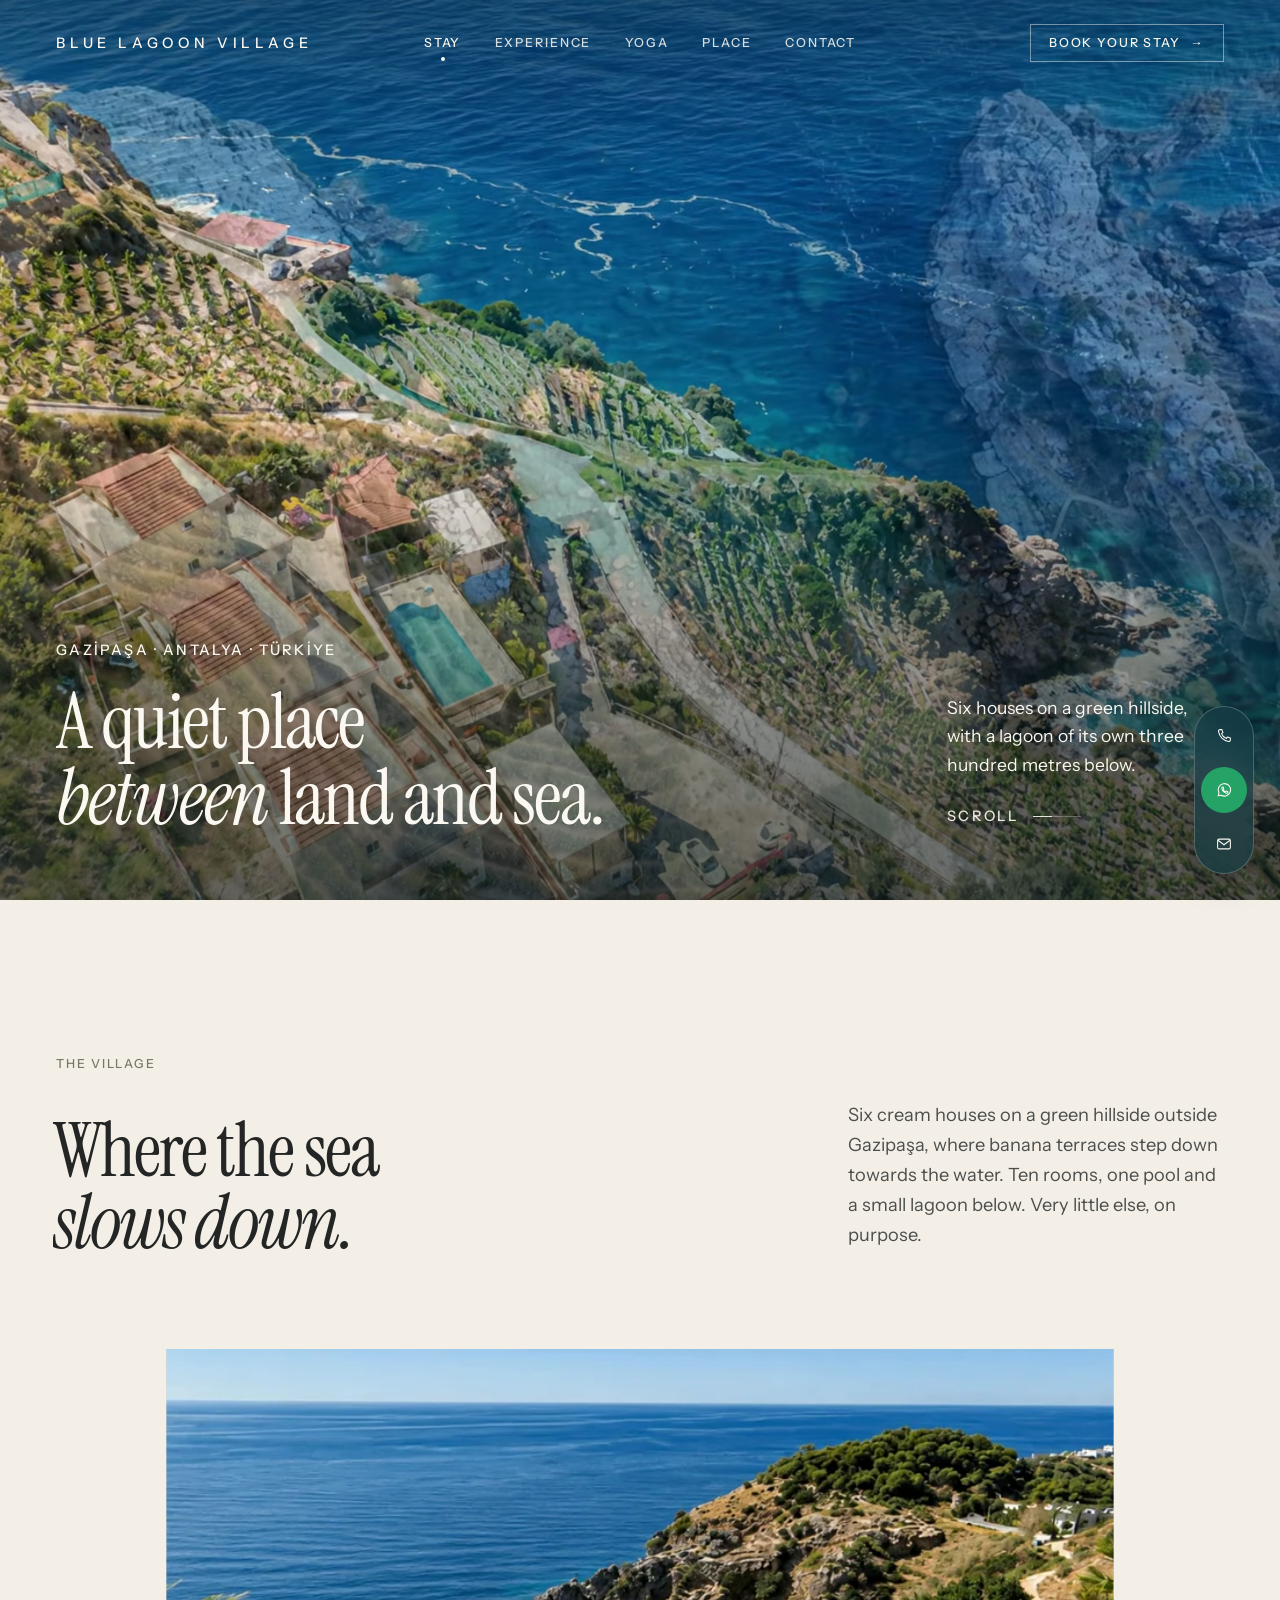
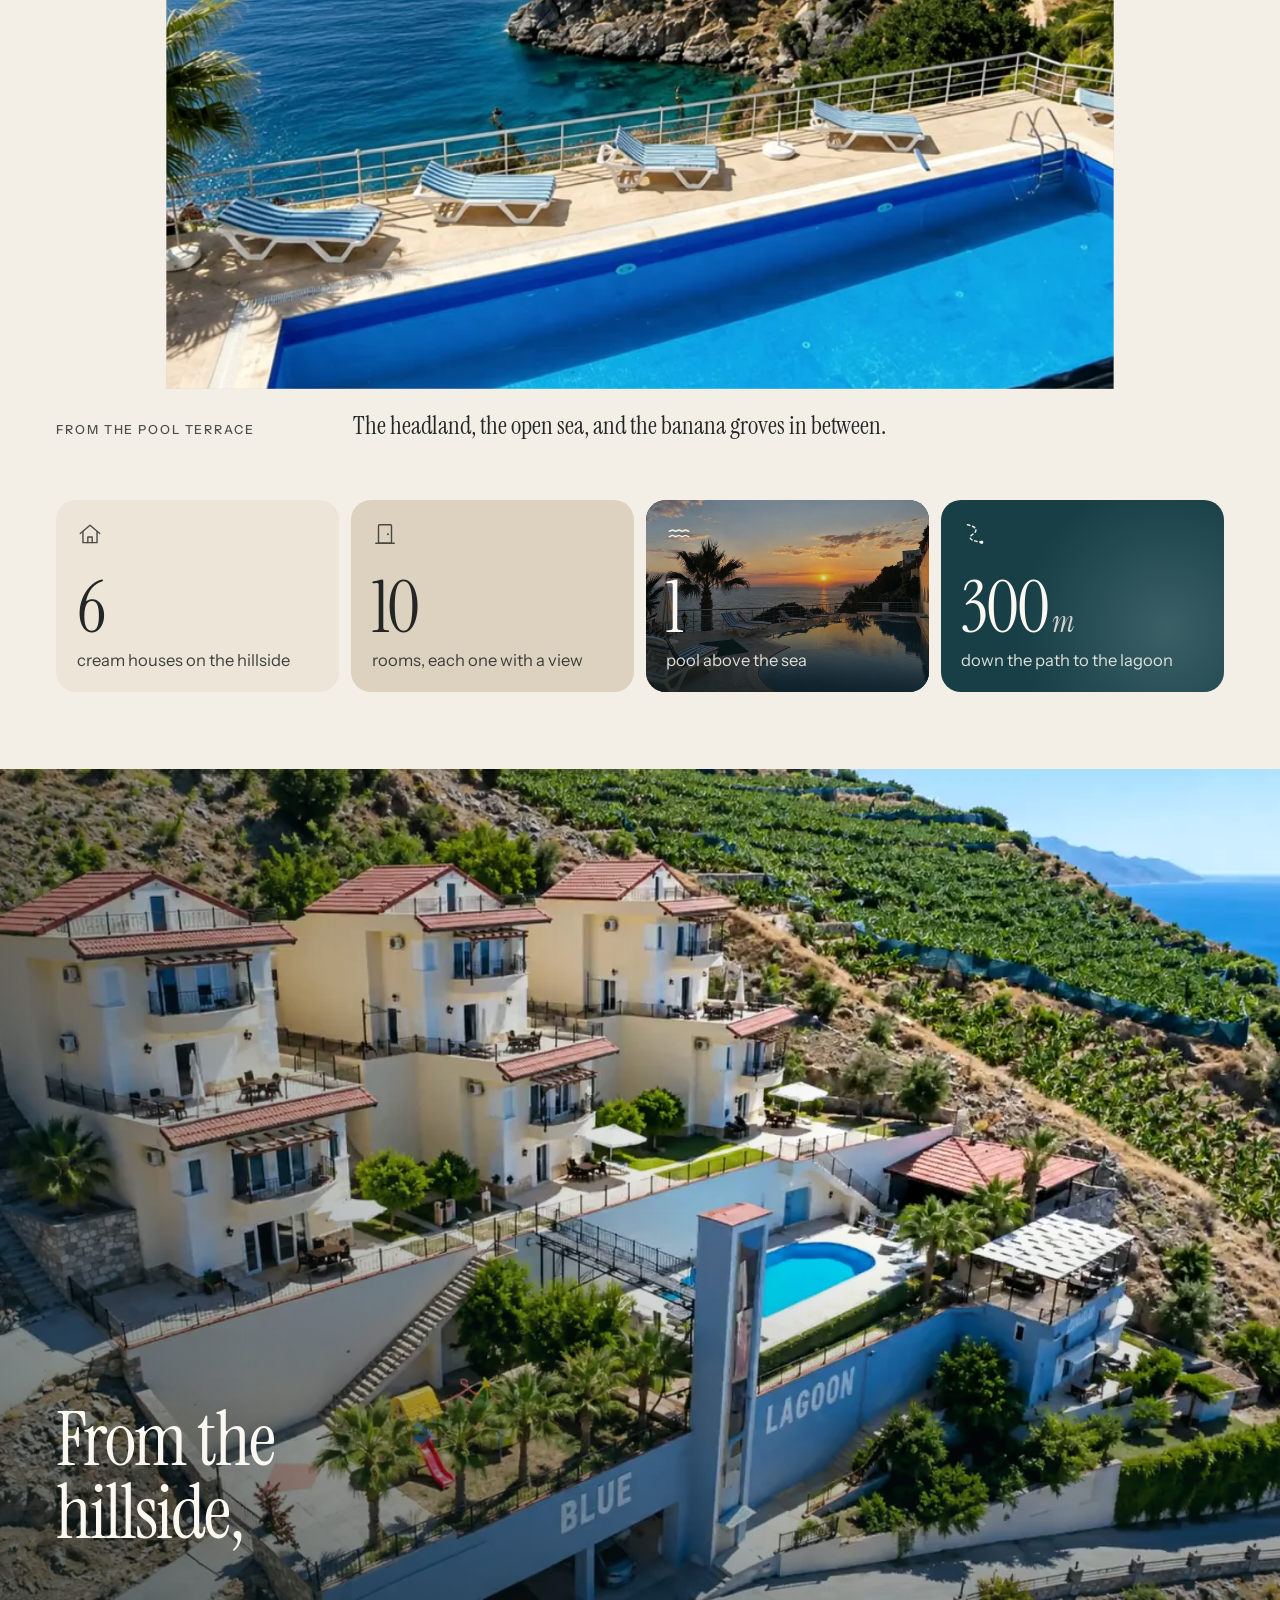
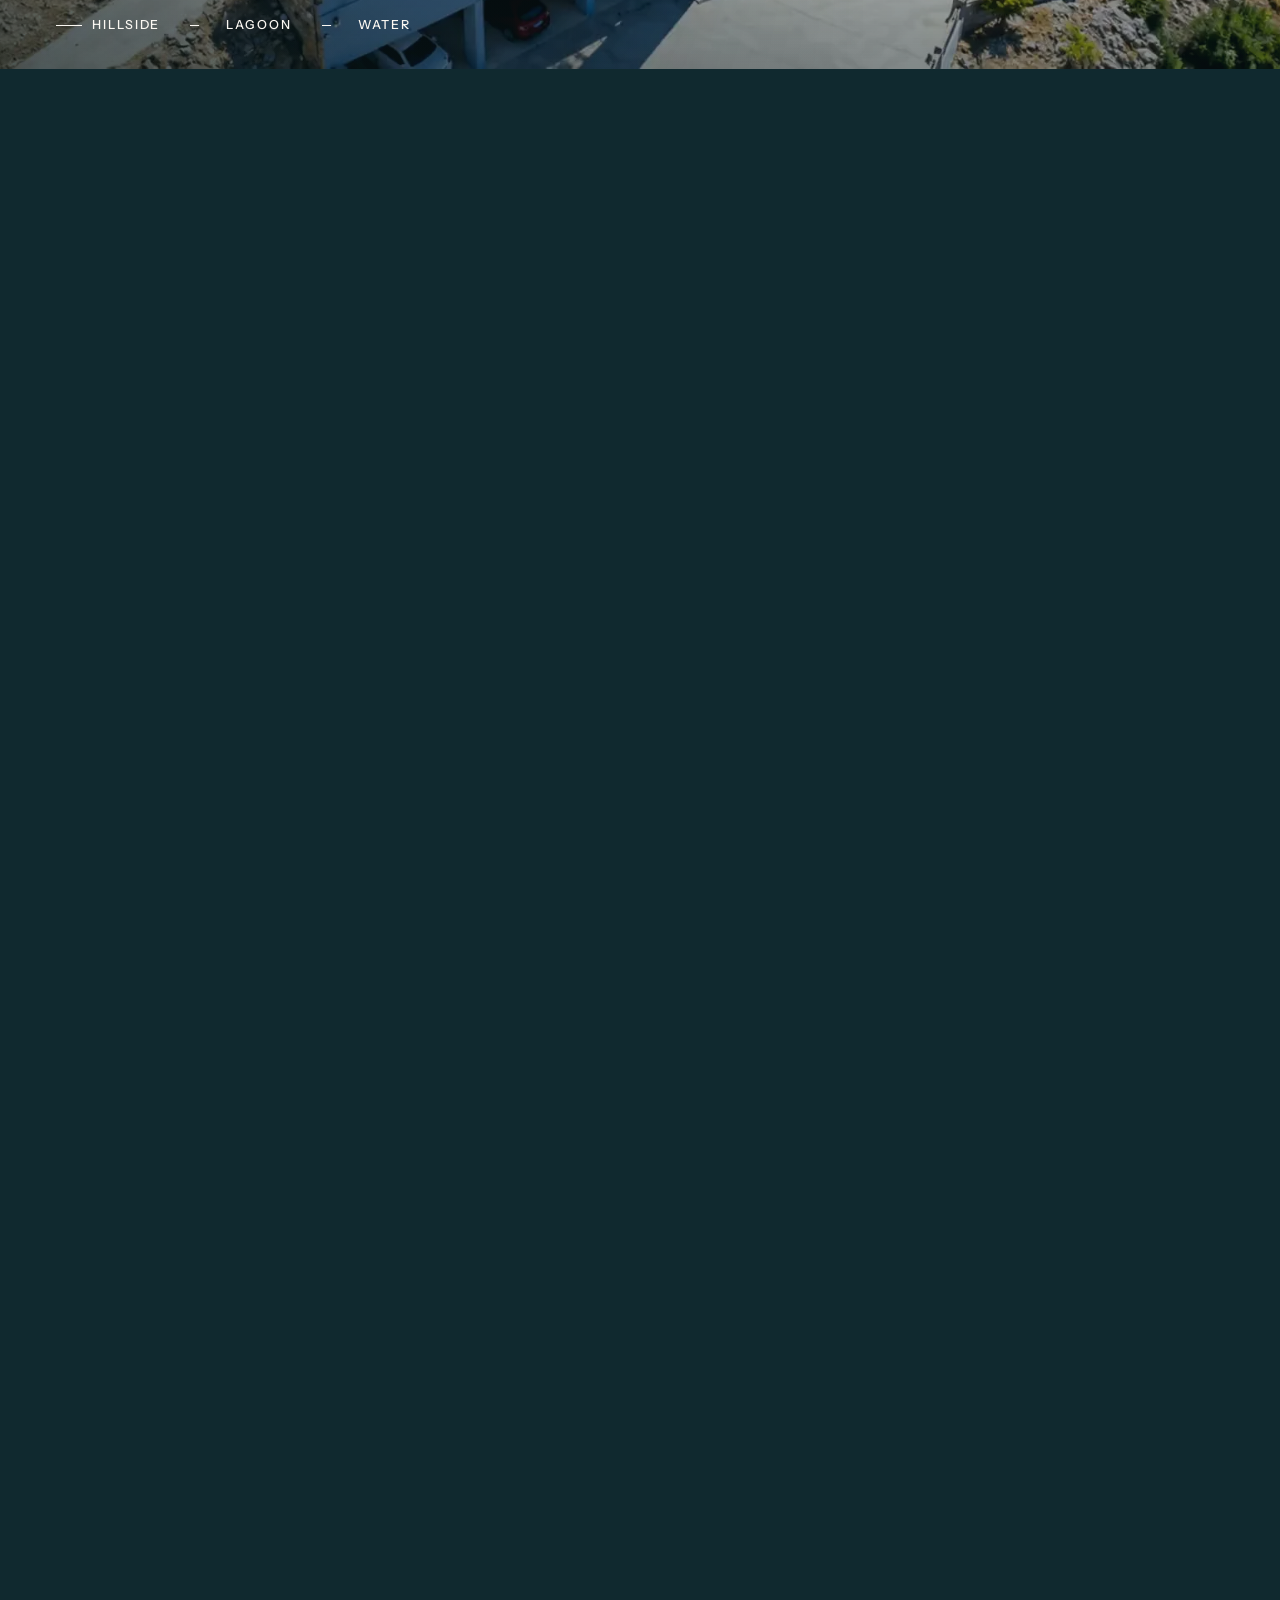
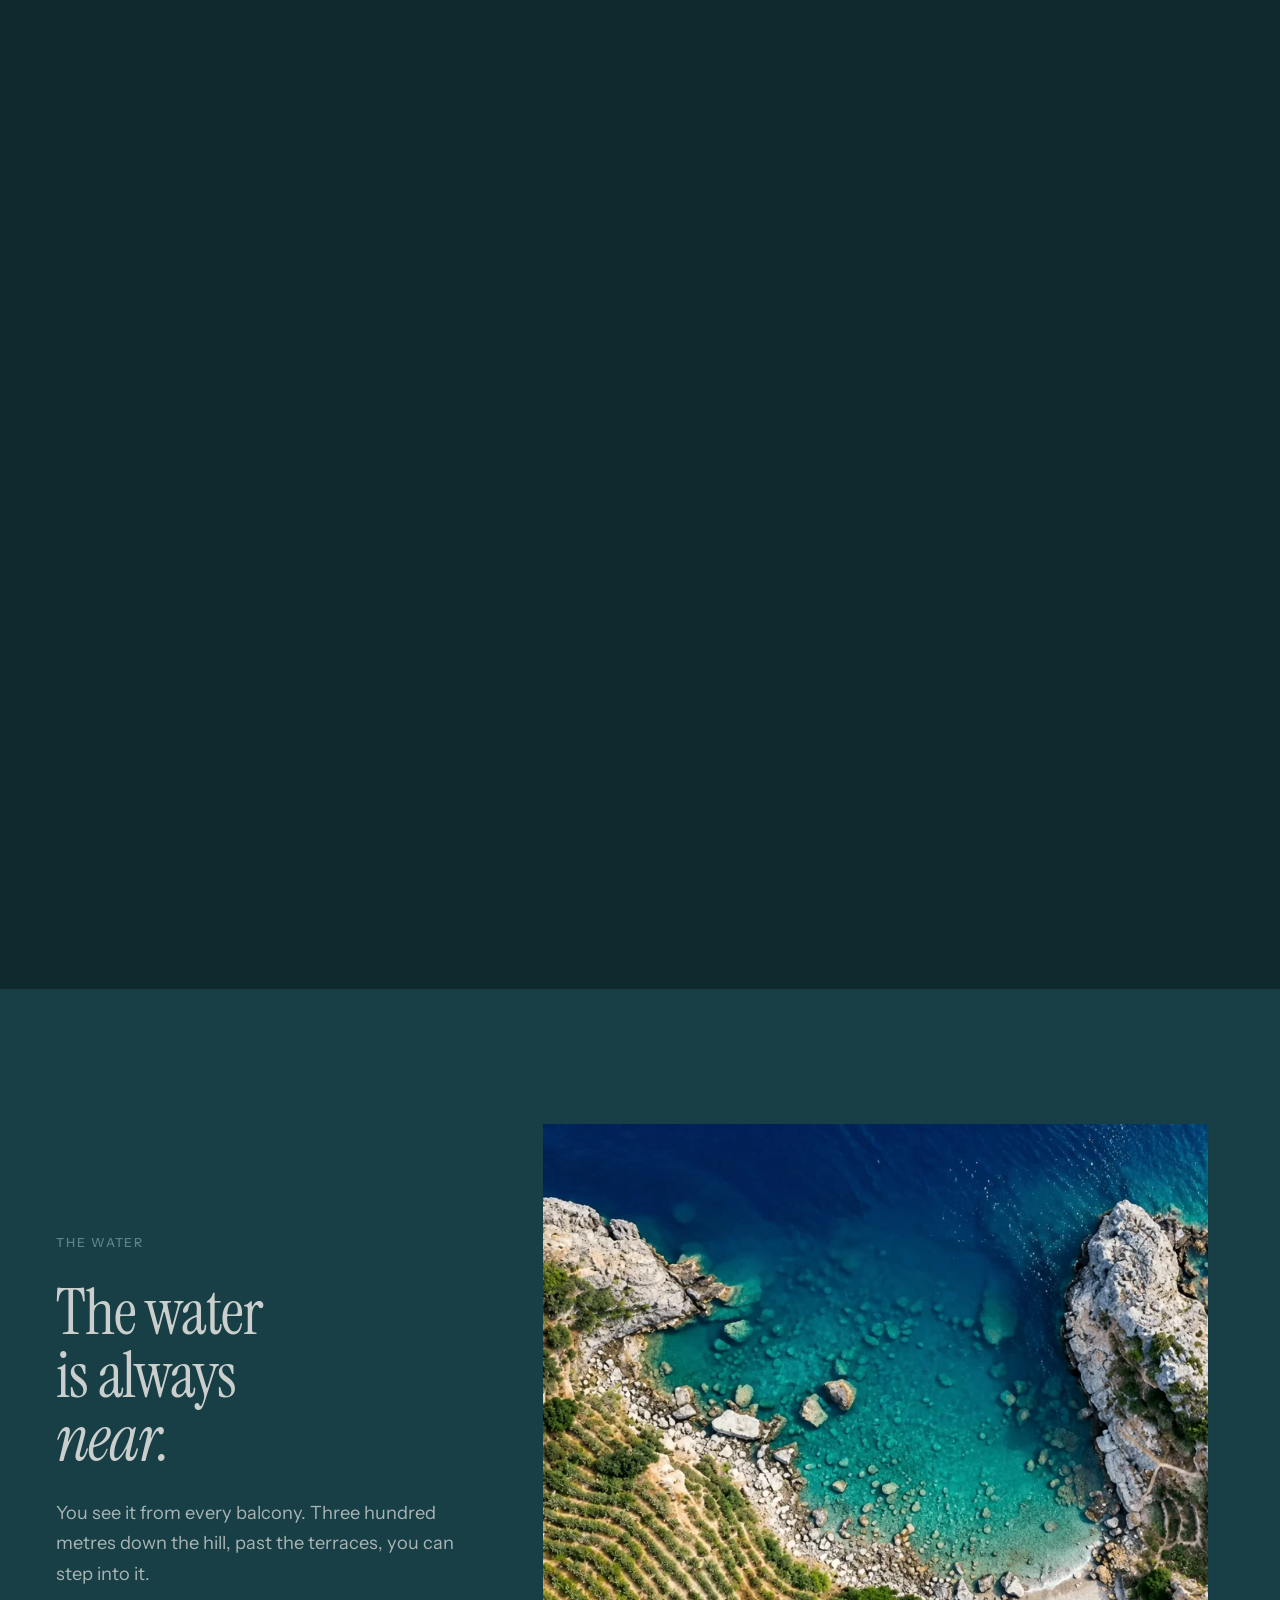
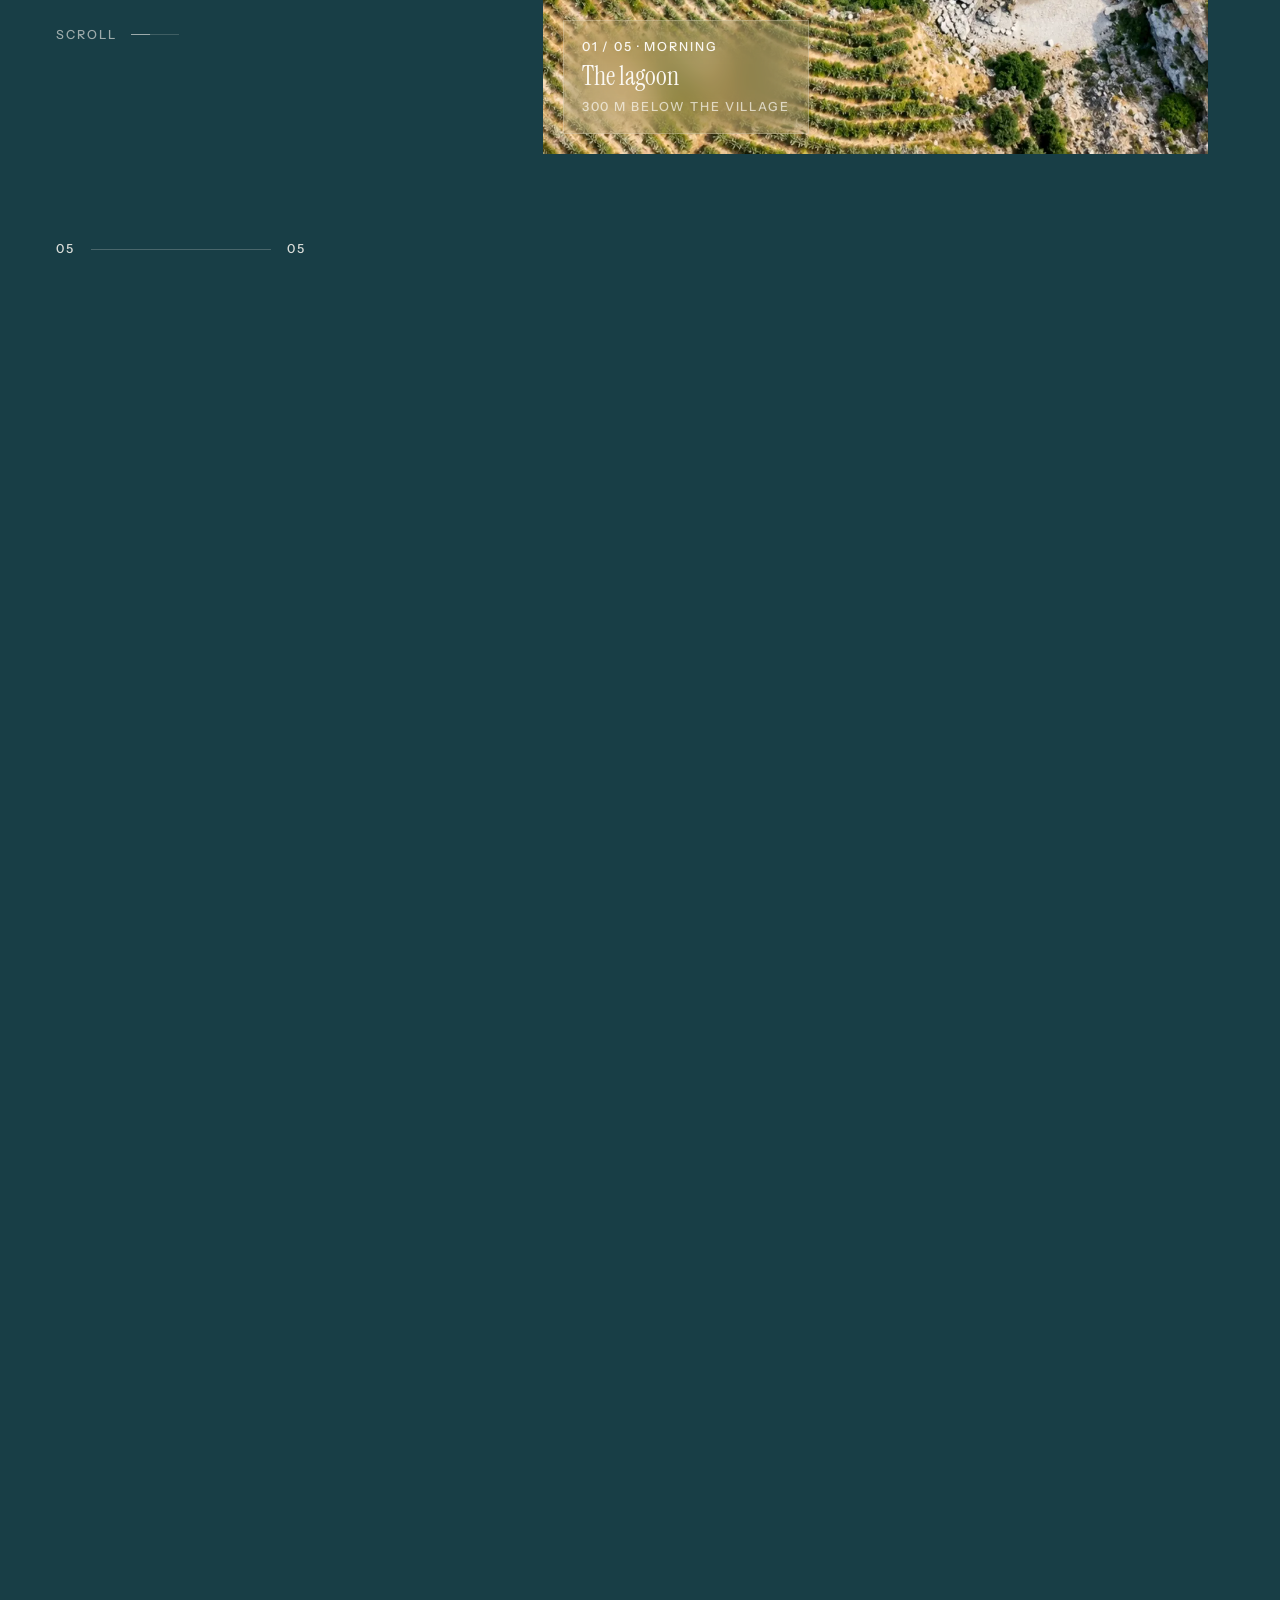
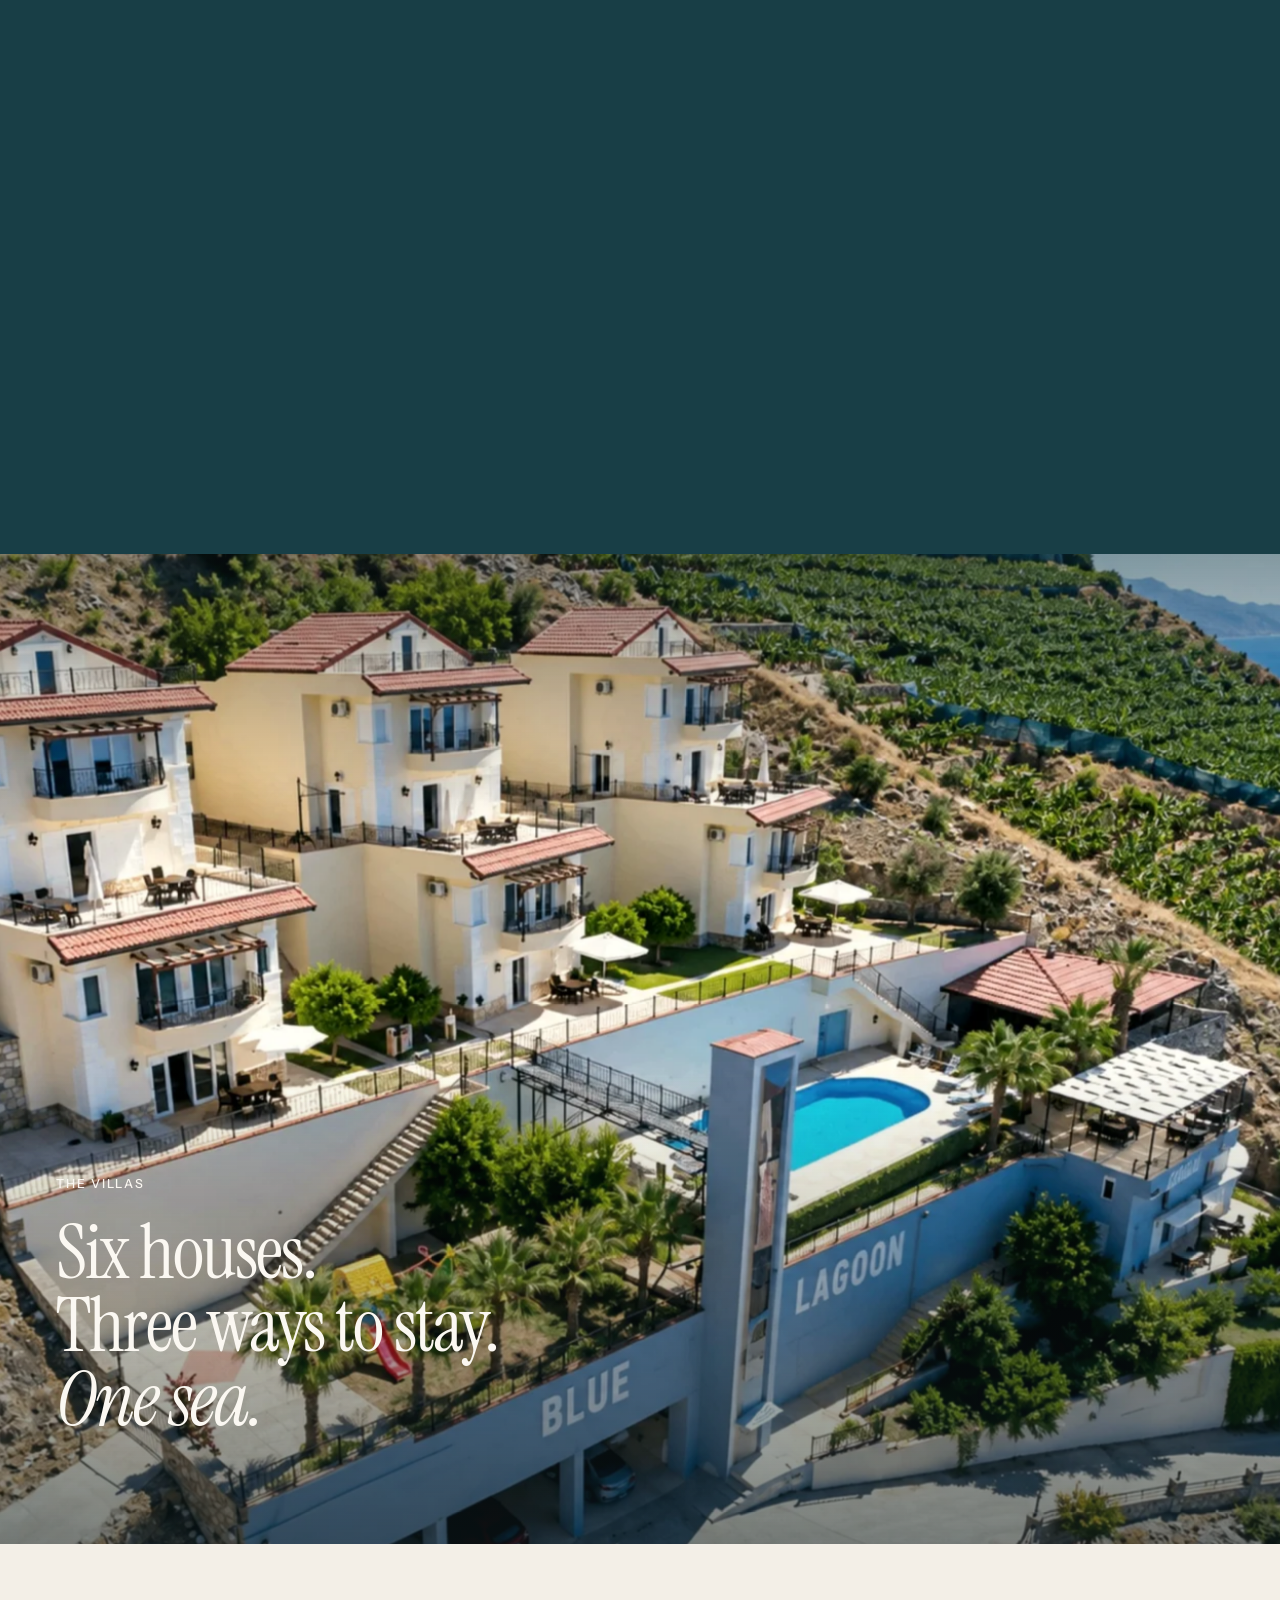
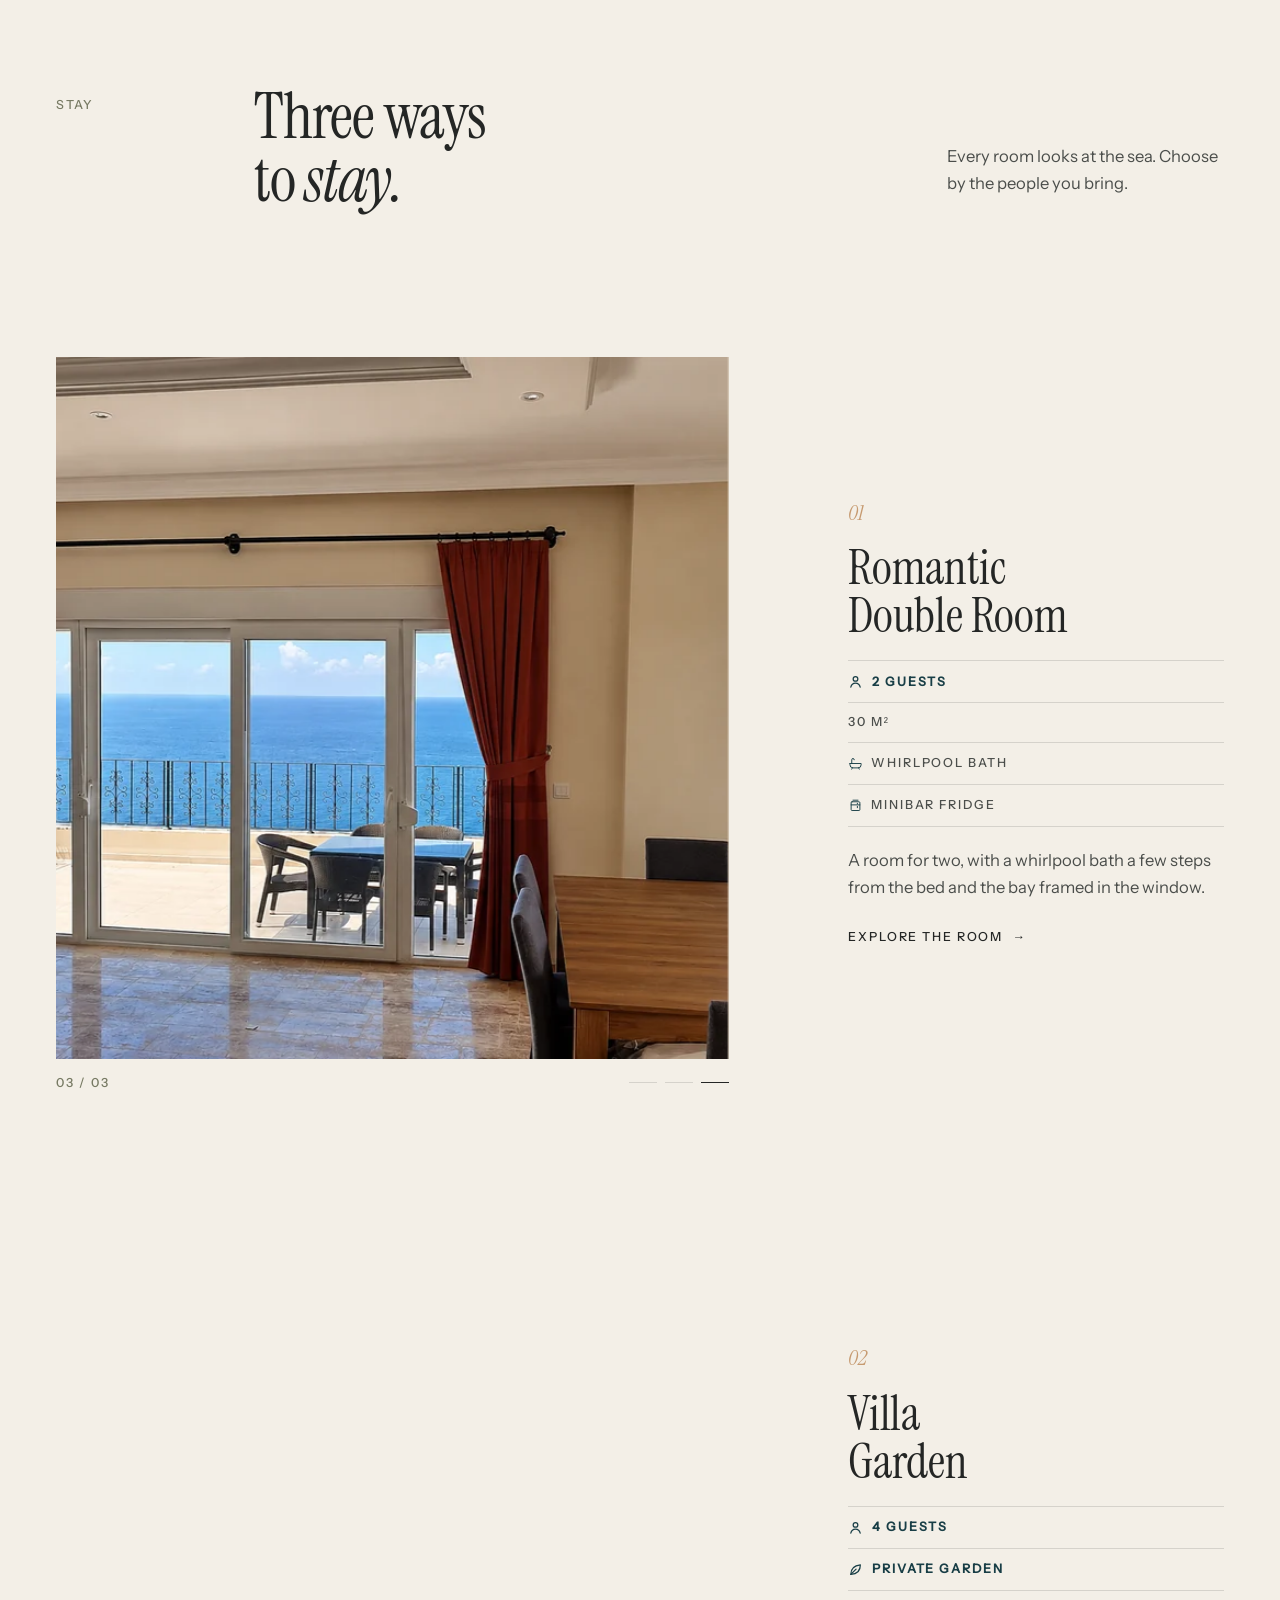
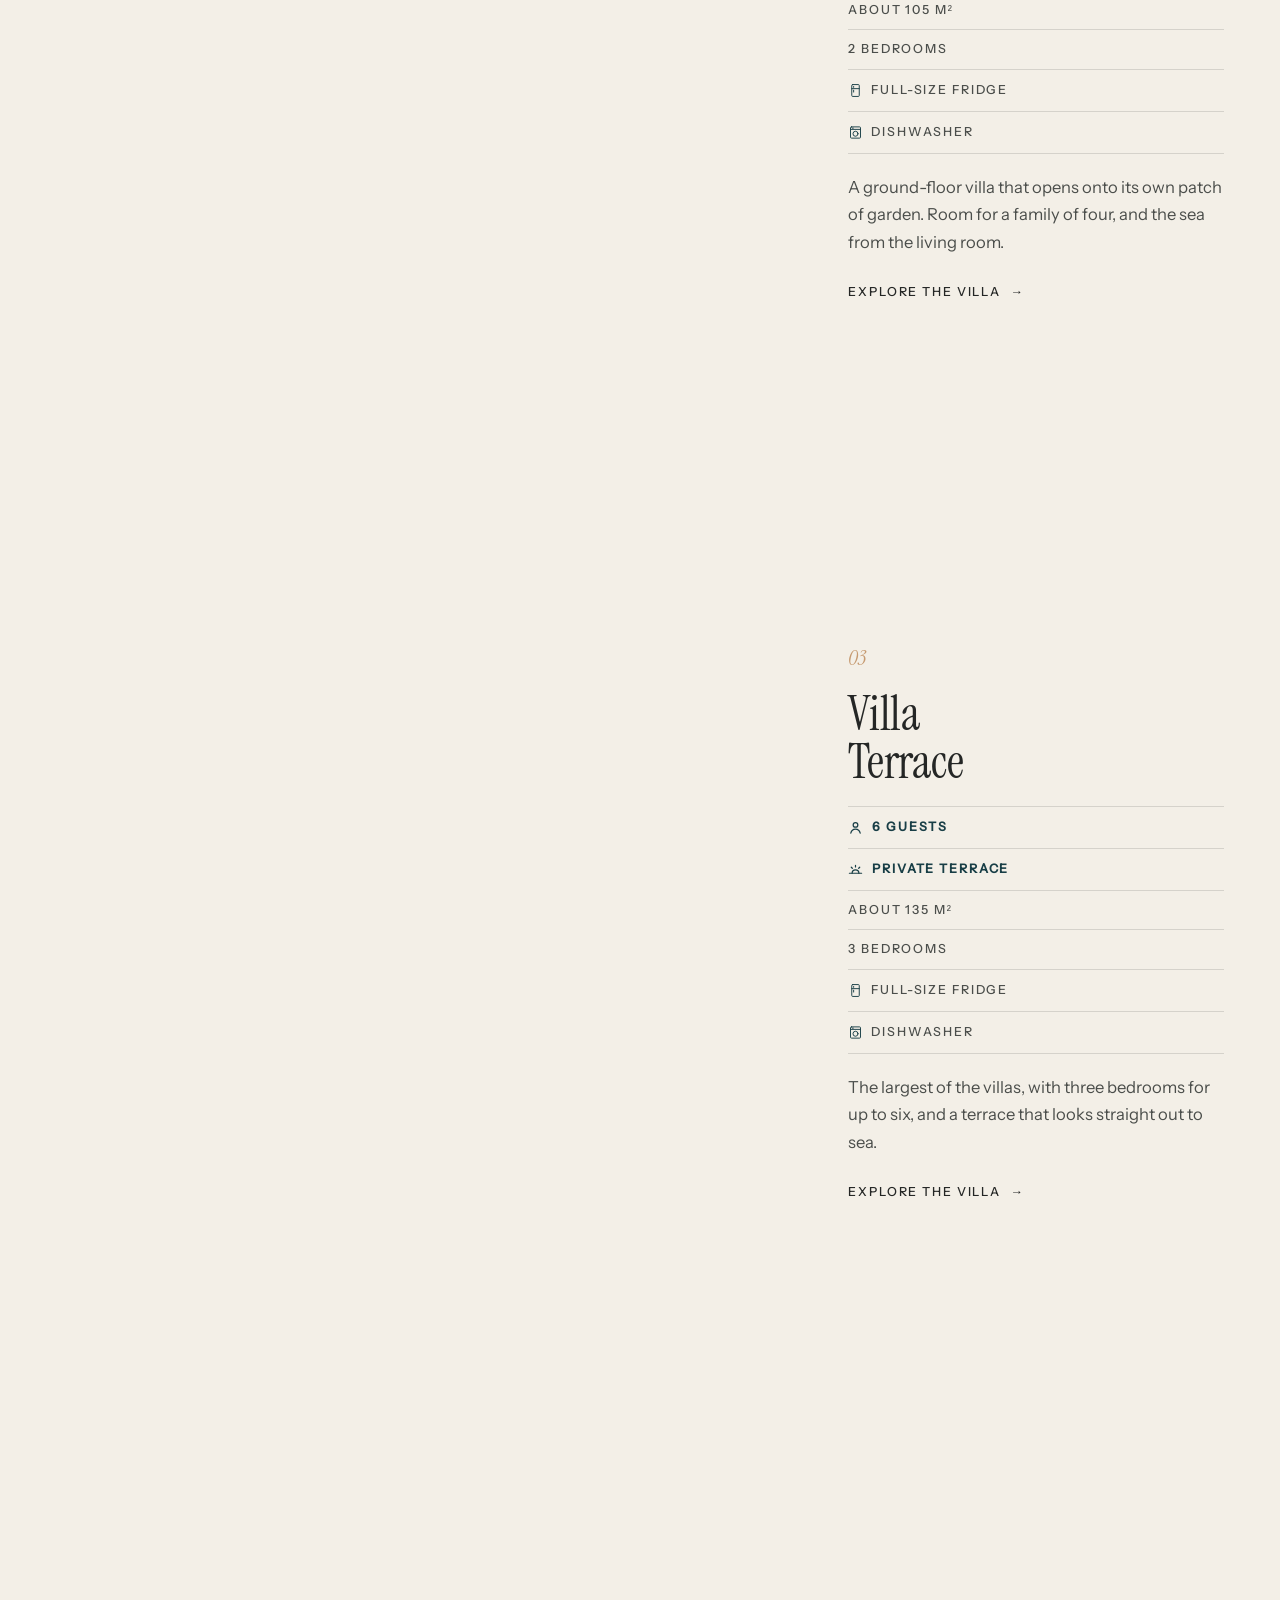
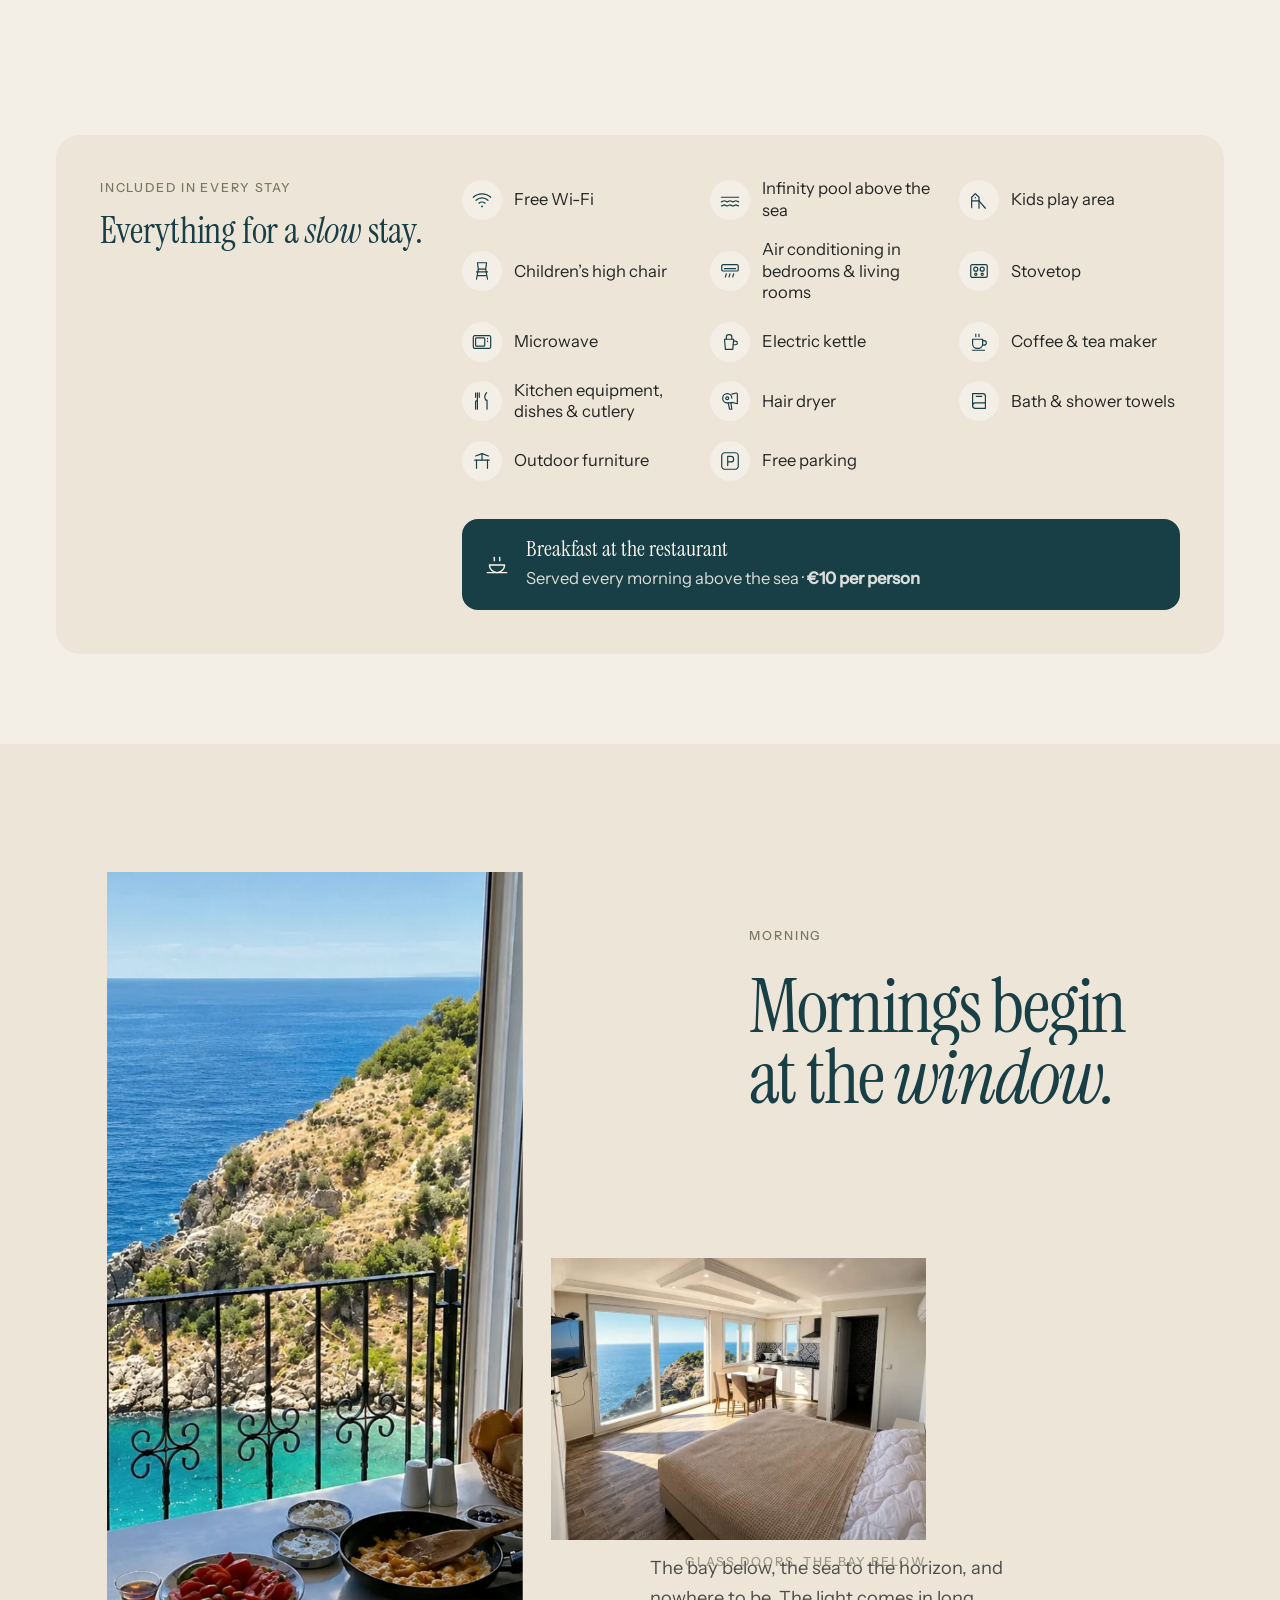
==== commit 1e219e6f: "Ten rooms Co-Authored-By: Claude Opus 5.5 <noreply@anthropic.com> Claude-Session: https://claude.ai/" ====
--- a/index.html
+++ b/index.html
@@ -4,14 +4,14 @@
 <meta charset="utf-8">
 <meta name="viewport" content="width=device-width, initial-scale=1, viewport-fit=cover">
 <title>Blue Lagoon Village — Sea-view villas & rooms in Gazipaşa, Alanya, Antalya</title>
-<meta name="description" content="Blue Lagoon Village: seven sea-view rooms and villas on a green hillside in Gazipaşa, near Alanya, Antalya — with a pool and a lagoon 300 m below. Book on WhatsApp.">
+<meta name="description" content="Blue Lagoon Village: ten sea-view rooms and villas on a green hillside in Gazipaşa, near Alanya, Antalya — with a pool and a lagoon 300 m below. Book on WhatsApp.">
 <link rel="canonical" href="https://www.bluelagoonvillage.net/">
 <meta name="theme-color" content="#183E46">
 <meta name="format-detection" content="telephone=no">
 <meta property="og:type" content="website">
 <meta property="og:site_name" content="Blue Lagoon Village">
 <meta property="og:title" content="Blue Lagoon Village — Gazipaşa, Antalya">
-<meta property="og:description" content="Seven sea-view rooms and villas on a green hillside in Gazipaşa, near Alanya, with a pool and a lagoon 300 m below.">
+<meta property="og:description" content="Ten sea-view rooms and villas on a green hillside in Gazipaşa, near Alanya, with a pool and a lagoon 300 m below.">
 <meta property="og:url" content="https://www.bluelagoonvillage.net/">
 <meta property="og:image" content="https://www.bluelagoonvillage.net/assets/og/blue-lagoon-village.jpg">
 <meta property="og:image:width" content="1200">
@@ -21,9 +21,9 @@
 <meta property="og:locale" content="en_GB">
 <meta name="twitter:card" content="summary_large_image">
 <meta name="twitter:title" content="Blue Lagoon Village — Gazipaşa, Antalya">
-<meta name="twitter:description" content="Seven sea-view rooms and villas above a lagoon in Gazipaşa, near Alanya.">
+<meta name="twitter:description" content="Ten sea-view rooms and villas above a lagoon in Gazipaşa, near Alanya.">
 <meta name="twitter:image" content="https://www.bluelagoonvillage.net/assets/og/blue-lagoon-village.jpg">
-<script type="application/ld+json">{"@context":"https://schema.org","@type":"LodgingBusiness","name":"Blue Lagoon Village","url":"https://www.bluelagoonvillage.net/","image":"https://www.bluelagoonvillage.net/assets/og/blue-lagoon-village.jpg","logo":"https://www.bluelagoonvillage.net/assets/og/icon-512.png","description":"Seven sea-view rooms and villas on a green hillside in Gazipaşa, near Alanya, Antalya, with a pool and a lagoon 300 m below.","telephone":"+90 544 156 40 41","email":"info@bluelagoonvillage.net","address":{"@type":"PostalAddress","streetAddress":"Kanal Yolu Sokak 326, Koru Mah.","postalCode":"07900","addressLocality":"Gazipaşa","addressRegion":"Antalya","addressCountry":"TR"},"checkinTime":"15:00","checkoutTime":"10:30","petsAllowed":false,"numberOfRooms":7,"sameAs":["https://www.instagram.com/bluelagoongazipasa/"]}</script>
+<script type="application/ld+json">{"@context":"https://schema.org","@type":"LodgingBusiness","name":"Blue Lagoon Village","url":"https://www.bluelagoonvillage.net/","image":"https://www.bluelagoonvillage.net/assets/og/blue-lagoon-village.jpg","logo":"https://www.bluelagoonvillage.net/assets/og/icon-512.png","description":"Ten sea-view rooms and villas on a green hillside in Gazipaşa, near Alanya, Antalya, with a pool and a lagoon 300 m below.","telephone":"+90 544 156 40 41","email":"info@bluelagoonvillage.net","address":{"@type":"PostalAddress","streetAddress":"Kanal Yolu Sokak 326, Koru Mah.","postalCode":"07900","addressLocality":"Gazipaşa","addressRegion":"Antalya","addressCountry":"TR"},"checkinTime":"15:00","checkoutTime":"10:30","petsAllowed":false,"numberOfRooms":7,"sameAs":["https://www.instagram.com/bluelagoongazipasa/"]}</script>
 <link rel="preload" as="image" href="assets/video/hero-poster.webp" media="(min-width: 901px)">
 <link rel="preload" as="image" href="assets/video/hero-poster-sm.webp" media="(max-width: 900px)">
 <link rel="preload" as="font" type="font/woff2" href="assets/fonts/instrument-serif-latin-400-normal.woff2" crossorigin>
@@ -98,7 +98,7 @@
   <div class="approach__head">
     <p class="meta meta--olive approach__tag" data-fade>The village</p>
     <h2 class="approach__title" id="discover-title" data-lines>Where the sea<br><em>slows down.</em></h2>
-    <p class="body approach__text" data-fade>Six cream houses on a green hillside outside Gazipaşa, where banana terraces step down towards the water. Seven rooms, one pool and a small lagoon below. Very little else, on purpose.</p>
+    <p class="body approach__text" data-fade>Six cream houses on a green hillside outside Gazipaşa, where banana terraces step down towards the water. Ten rooms, one pool and a small lagoon below. Very little else, on purpose.</p>
   </div>
   <figure class="approach__view">
     <div class="approach__frame" data-approach-frame>
@@ -111,7 +111,7 @@
   </figure>
   <ul class="facts" data-facts aria-label="At a glance">
     <li class="fact"><svg class="fact__ic" viewBox="0 0 24 24" width="26" height="26" aria-hidden="true" fill="none" stroke="currentColor" stroke-width="1.3" stroke-linecap="round" stroke-linejoin="round"><path d="M3 11.5 12 4l9 7.5"/><path d="M5.5 9.6V20h13V9.6"/><path d="M10 20v-5.2h4V20"/></svg><b><i data-count="6">6</i></b><span>cream houses on the hillside</span></li>
-    <li class="fact fact--sand"><svg class="fact__ic" viewBox="0 0 24 24" width="26" height="26" aria-hidden="true" fill="none" stroke="currentColor" stroke-width="1.3" stroke-linecap="round" stroke-linejoin="round"><rect x="6" y="3.5" width="12" height="17" rx="1"/><circle cx="14.7" cy="12.2" r=".9" fill="currentColor" stroke="none"/><path d="M3.5 20.5h17"/></svg><b><i data-count="7">7</i></b><span>rooms, each one with a view</span></li>
+    <li class="fact fact--sand"><svg class="fact__ic" viewBox="0 0 24 24" width="26" height="26" aria-hidden="true" fill="none" stroke="currentColor" stroke-width="1.3" stroke-linecap="round" stroke-linejoin="round"><rect x="6" y="3.5" width="12" height="17" rx="1"/><circle cx="14.7" cy="12.2" r=".9" fill="currentColor" stroke="none"/><path d="M3.5 20.5h17"/></svg><b><i data-count="10">10</i></b><span>rooms, each one with a view</span></li>
     <li class="fact fact--photo"><img src="assets/img/pool-sunset-32-960.webp" alt="" loading="lazy" aria-hidden="true"><svg class="fact__ic" viewBox="0 0 24 24" width="26" height="26" aria-hidden="true" fill="none" stroke="currentColor" stroke-width="1.3" stroke-linecap="round" stroke-linejoin="round"><path d="M3 9.5c1.5 0 1.5-1.2 3-1.2s1.5 1.2 3 1.2 1.5-1.2 3-1.2 1.5 1.2 3 1.2 1.5-1.2 3-1.2 1.5 1.2 3 1.2"/><path d="M3 14.5c1.5 0 1.5-1.2 3-1.2s1.5 1.2 3 1.2 1.5-1.2 3-1.2 1.5 1.2 3 1.2 1.5-1.2 3-1.2 1.5 1.2 3 1.2"/></svg><b><i data-count="1">1</i></b><span>pool above the sea</span></li>
     <li class="fact fact--deep"><svg class="fact__ic fact__path" viewBox="0 0 24 24" width="26" height="26" aria-hidden="true" fill="none" stroke="currentColor" stroke-width="1.4" stroke-linecap="round"><path d="M6 3.5c9 1.8 9.5 5.6 5 8.6s-3.5 5.8 7 7.4"/><circle cx="19" cy="19.6" r="1.6" fill="currentColor" stroke="none"/></svg><b><i data-count="300">300</i><small>m</small></b><span>down the path to the lagoon</span></li>
   </ul>
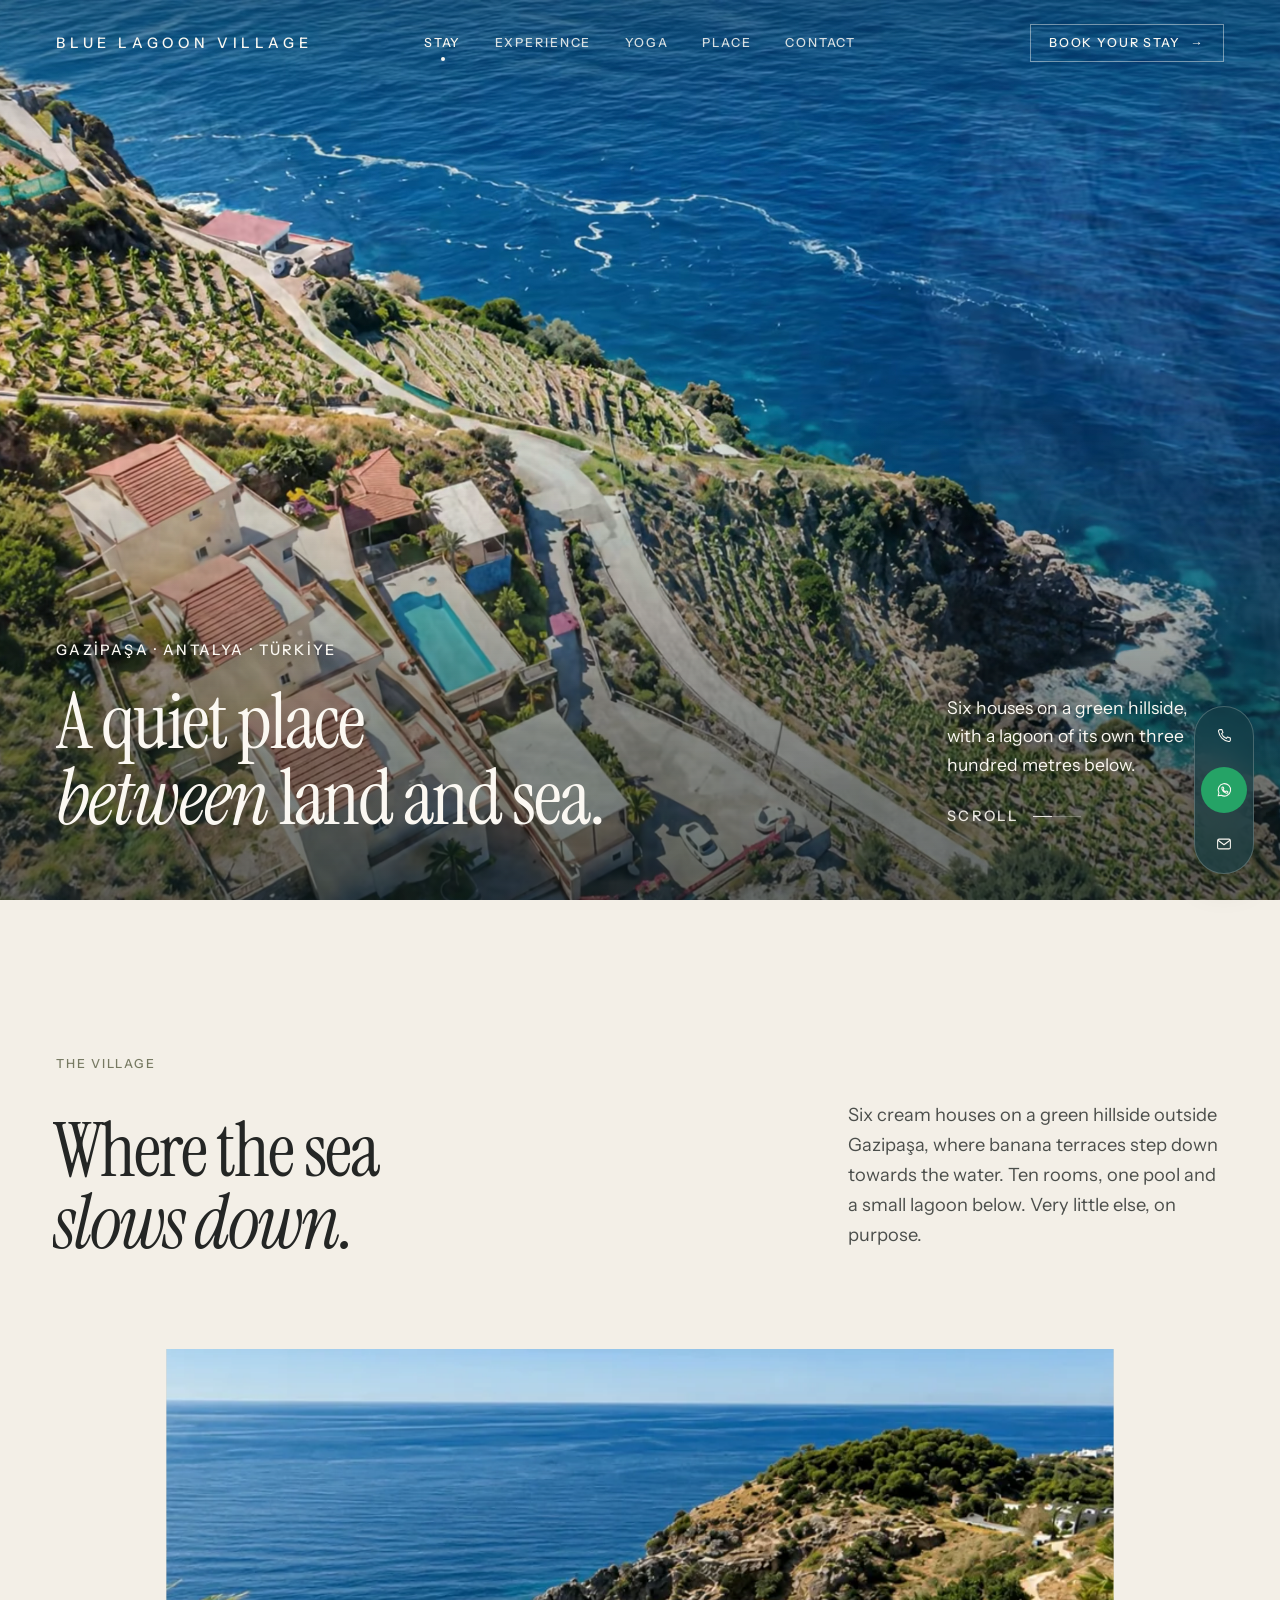
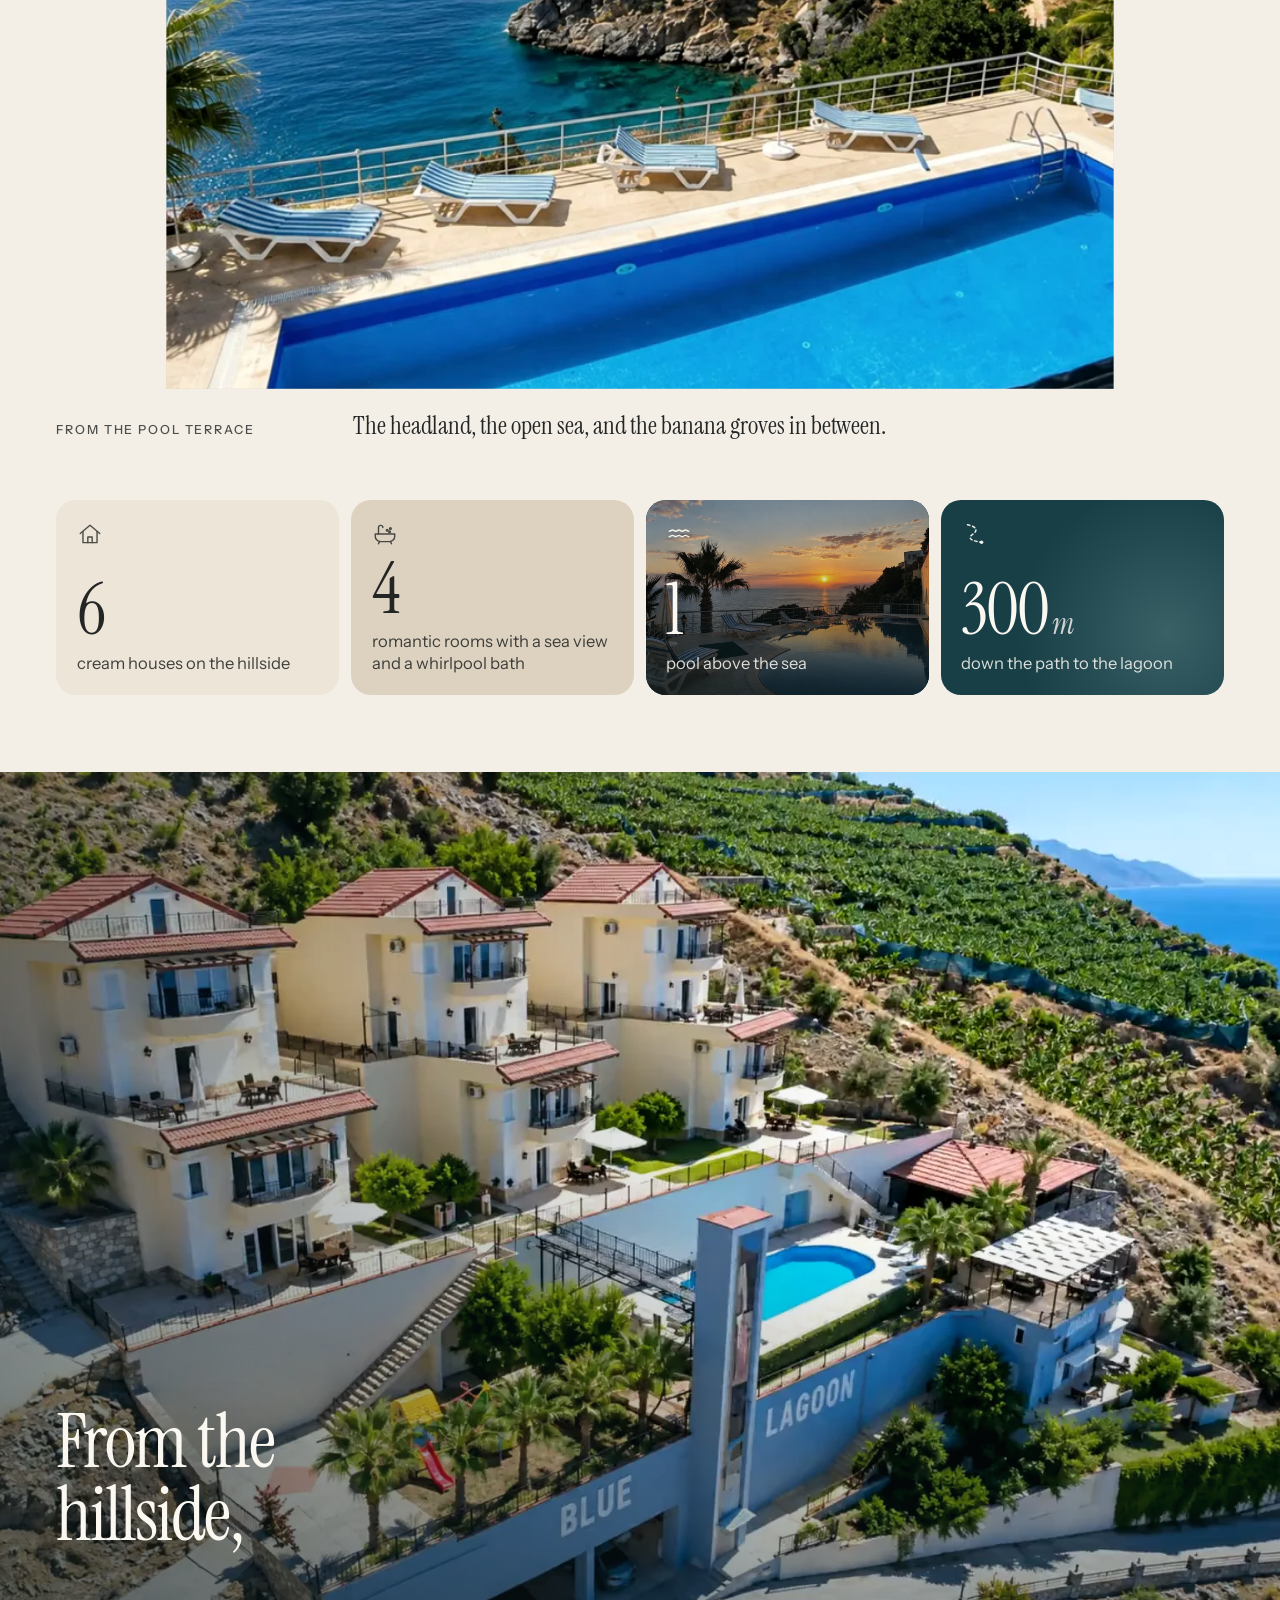
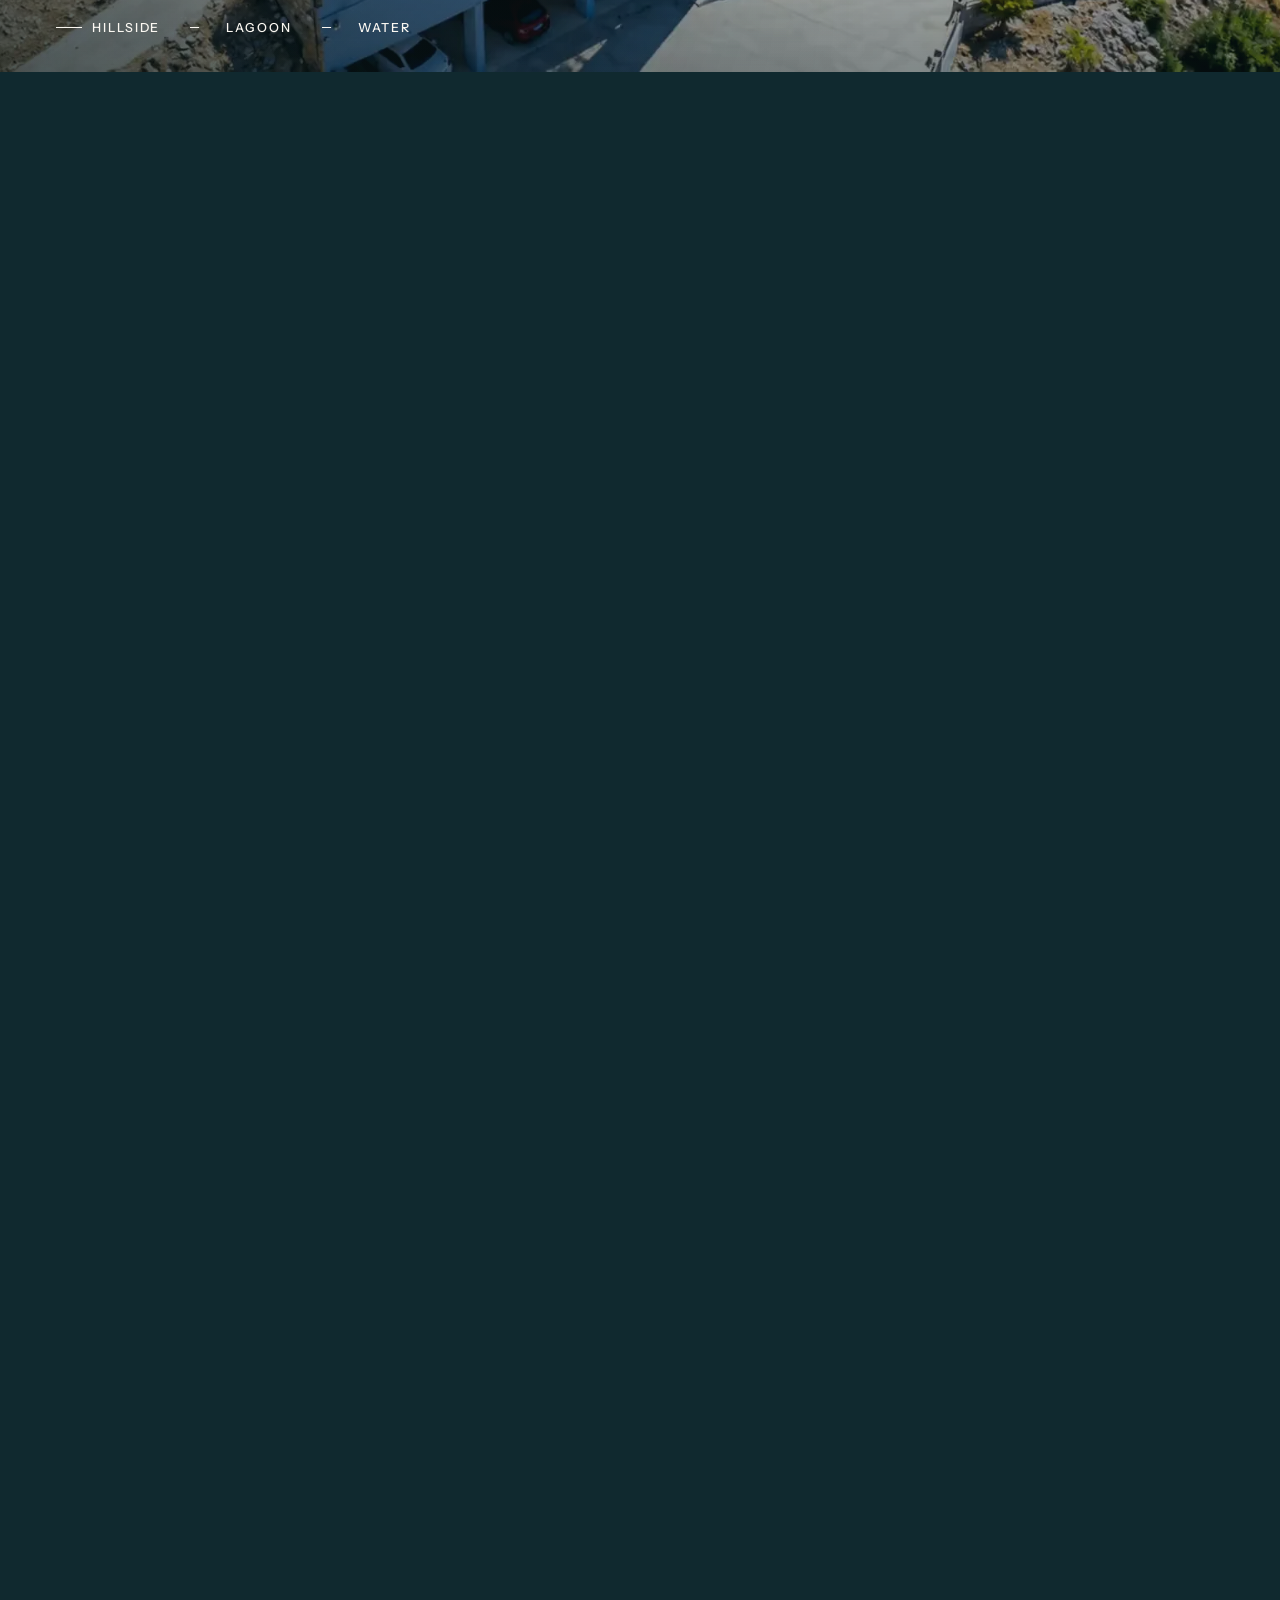
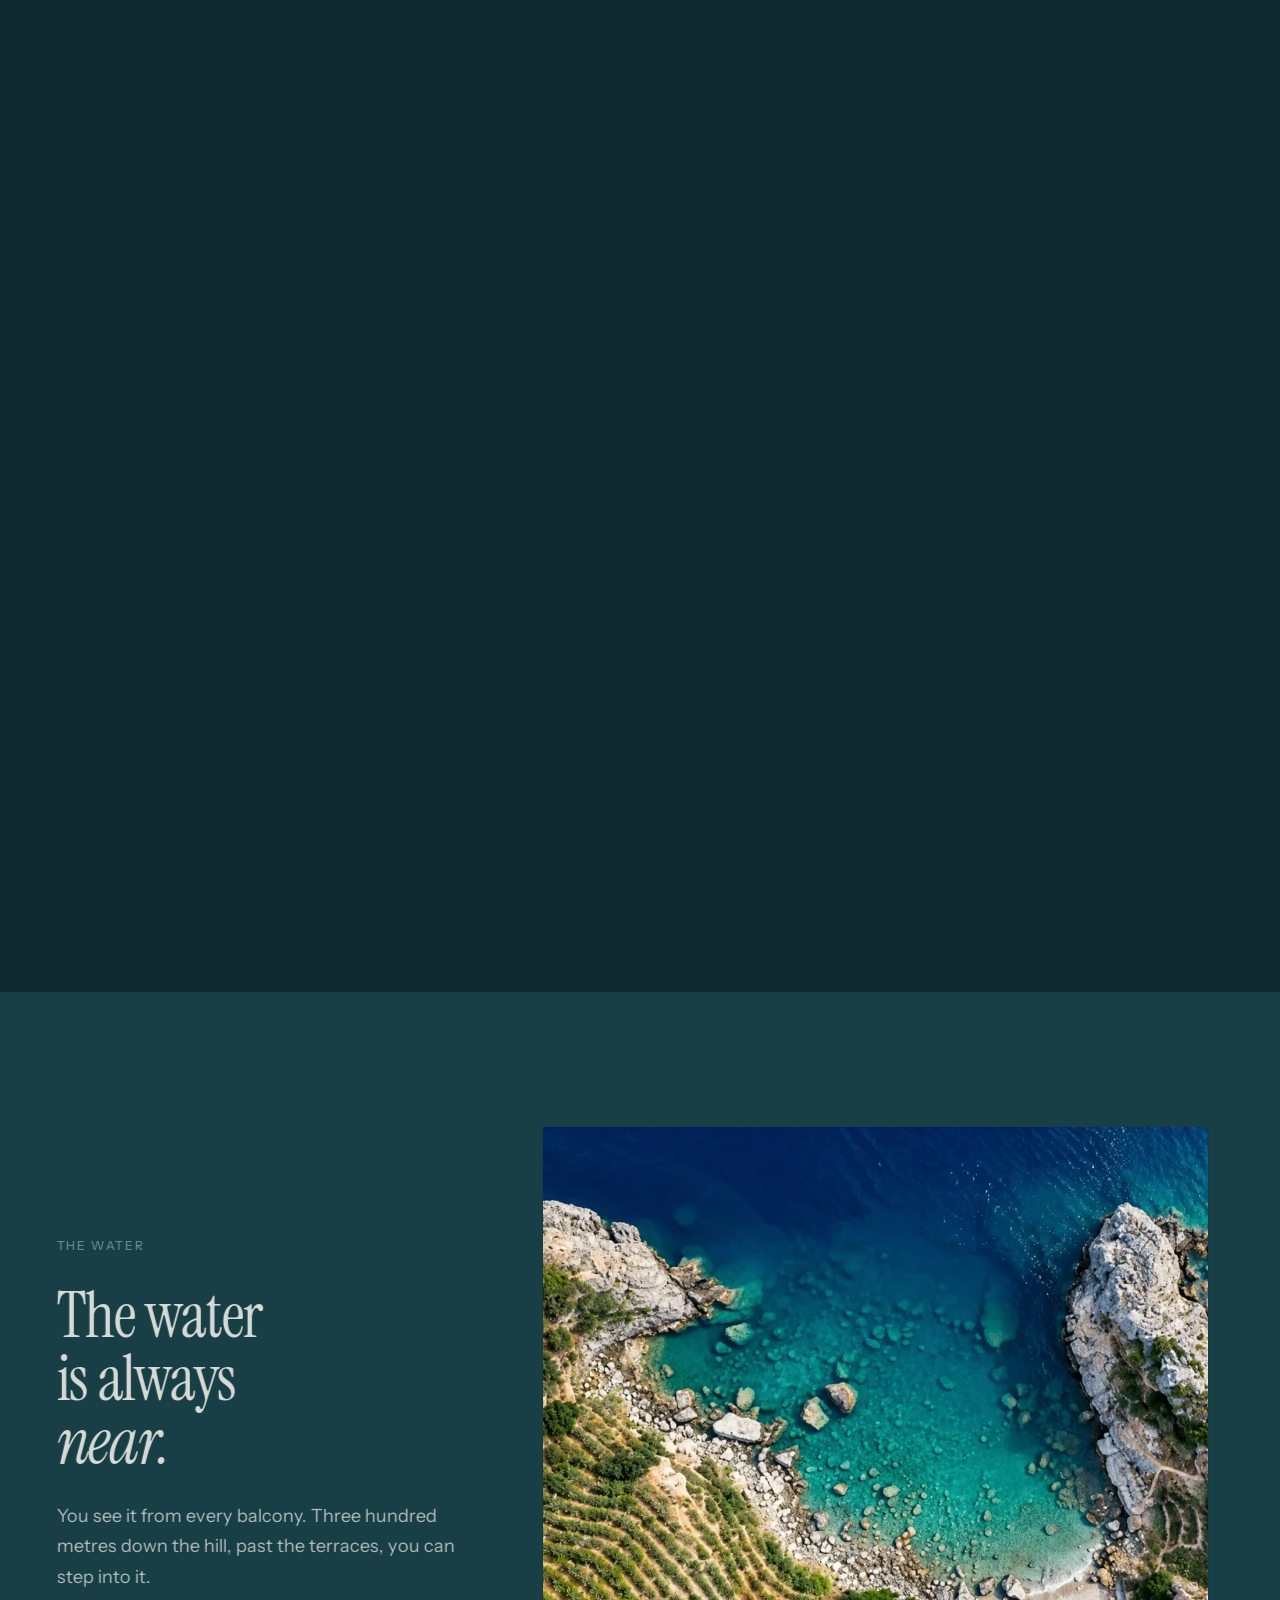
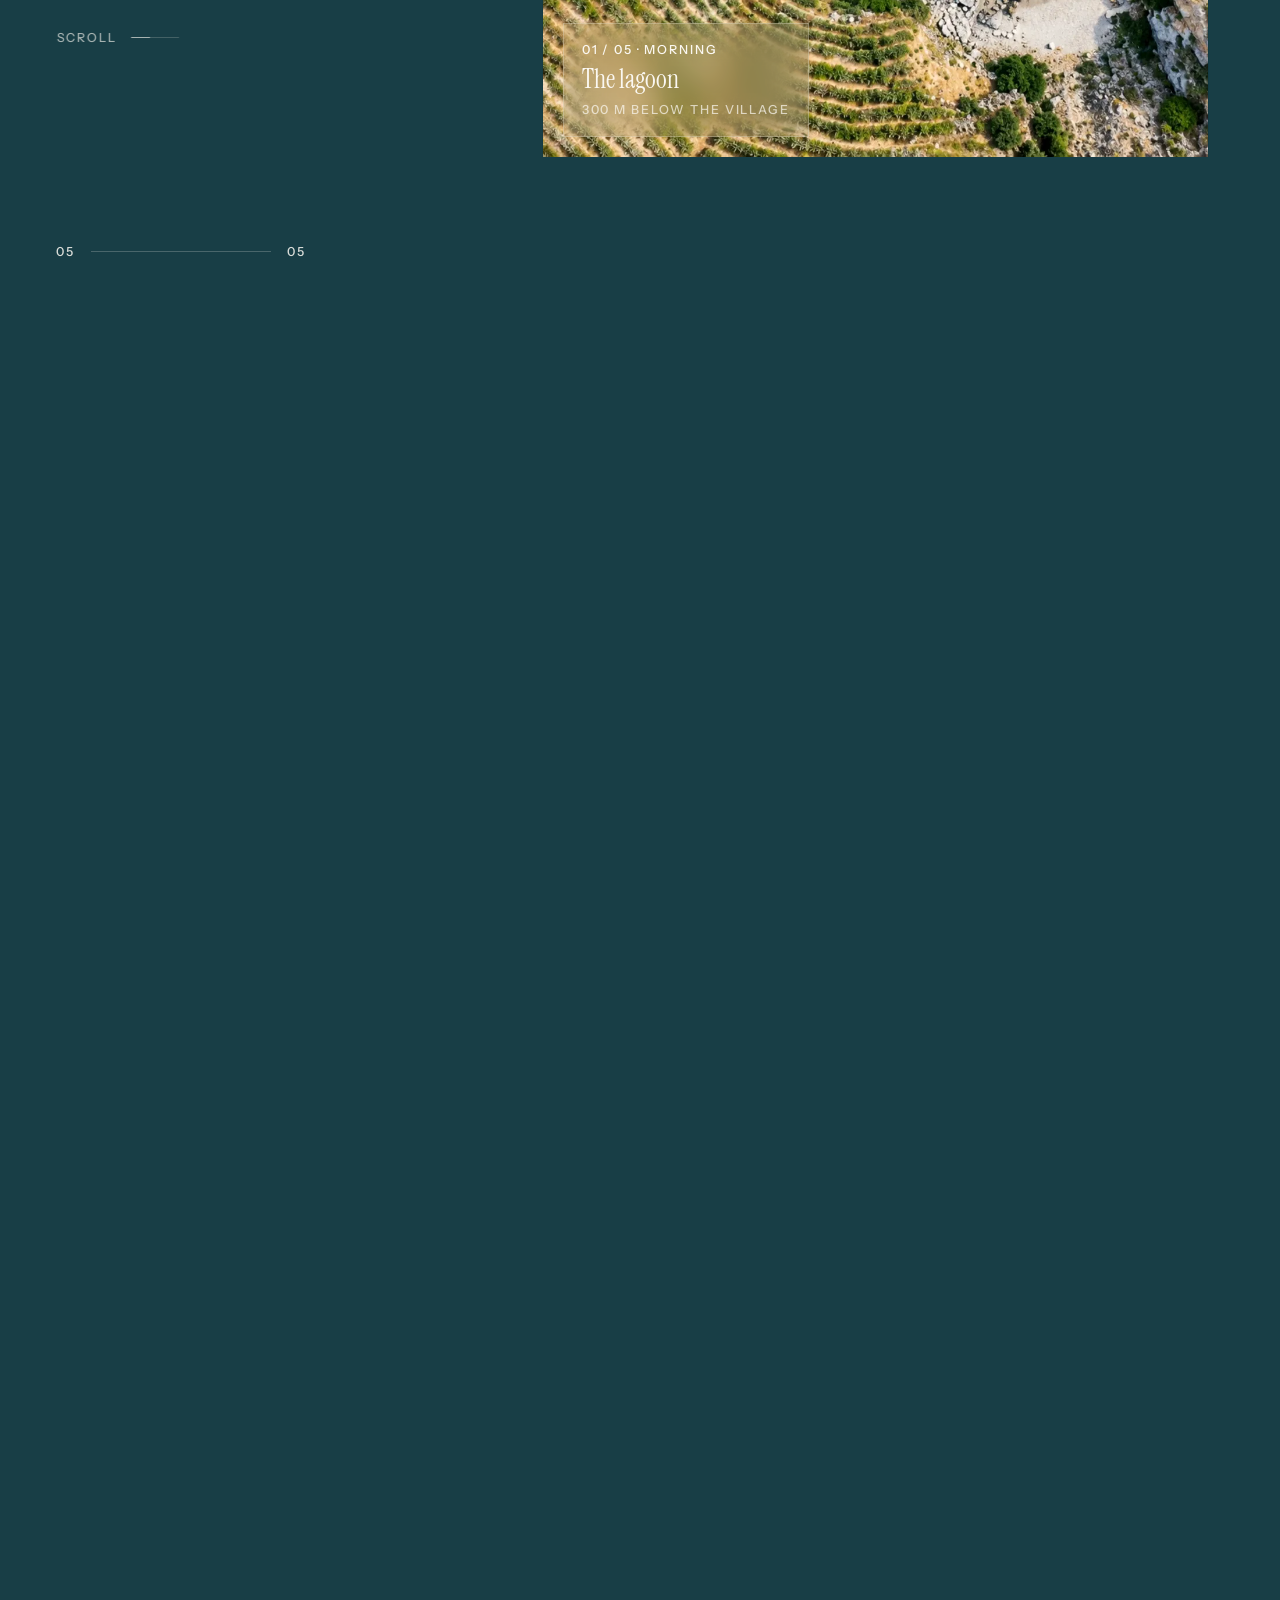
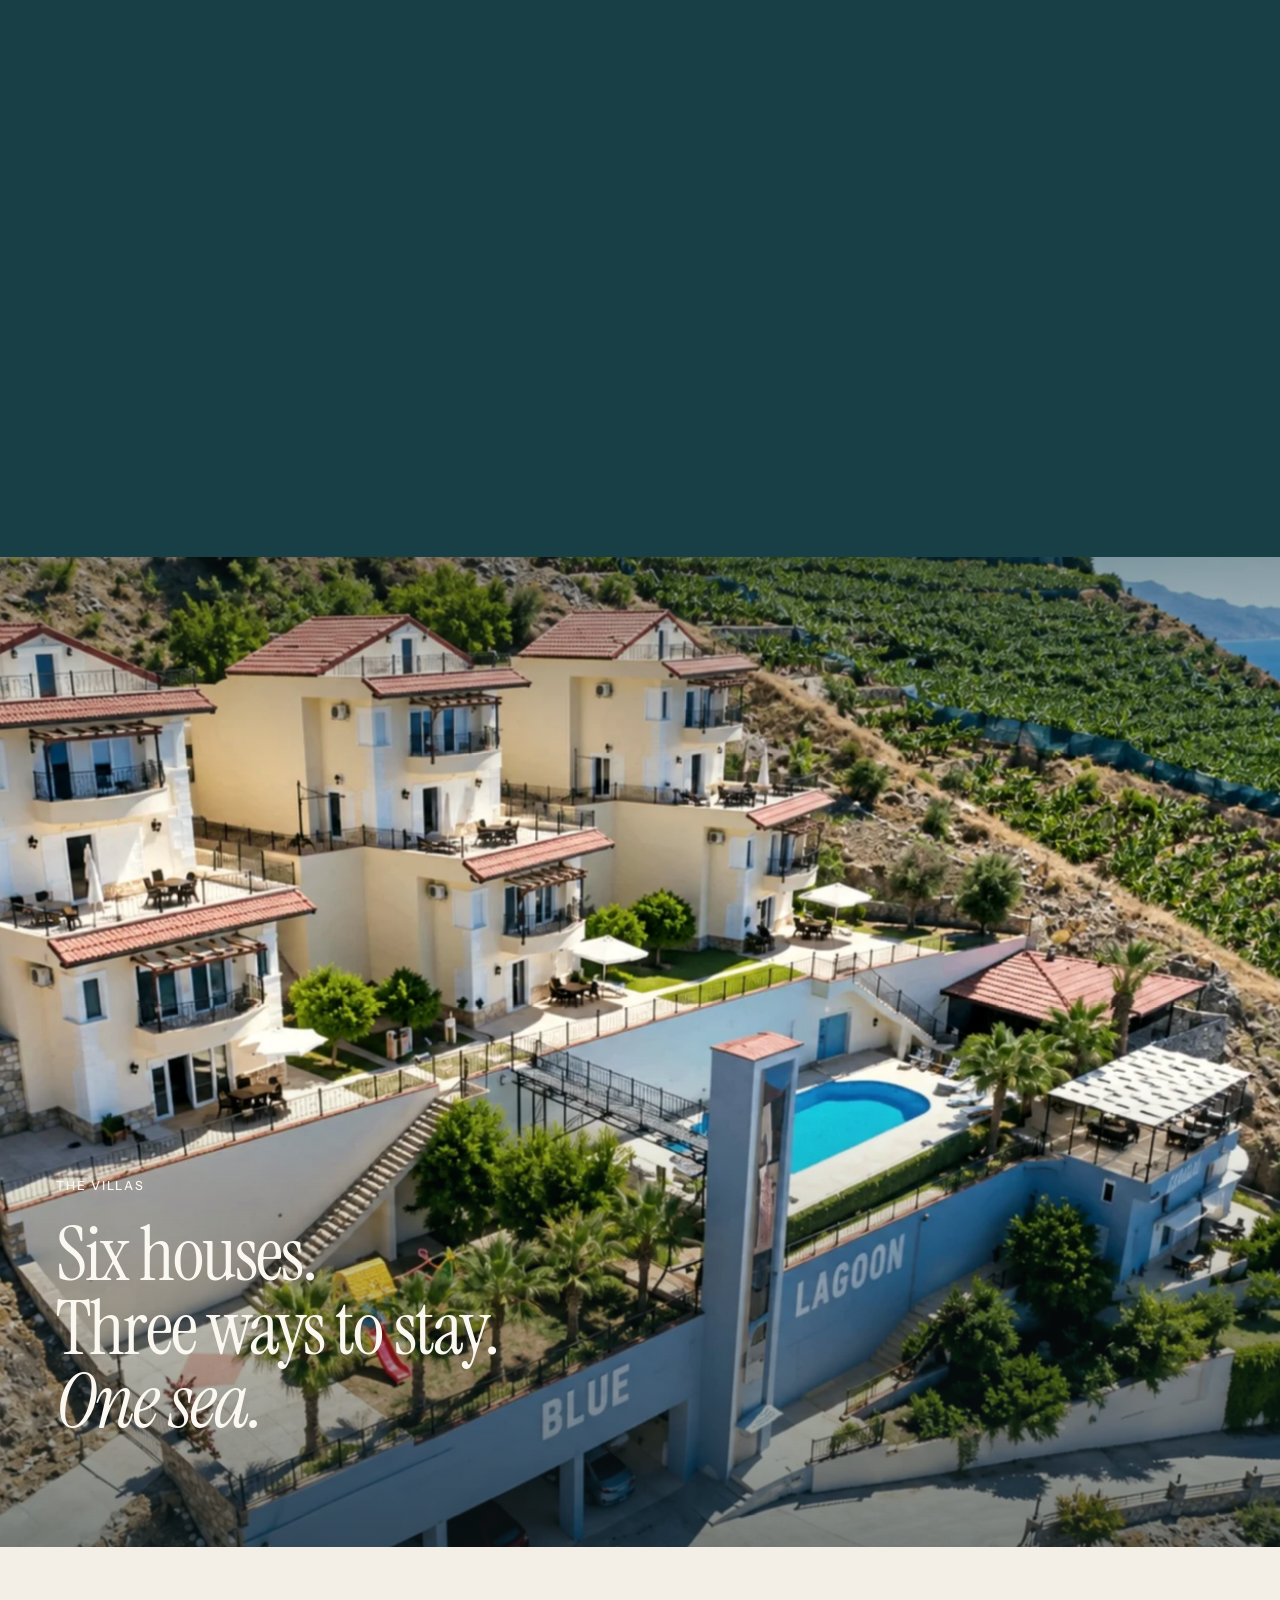
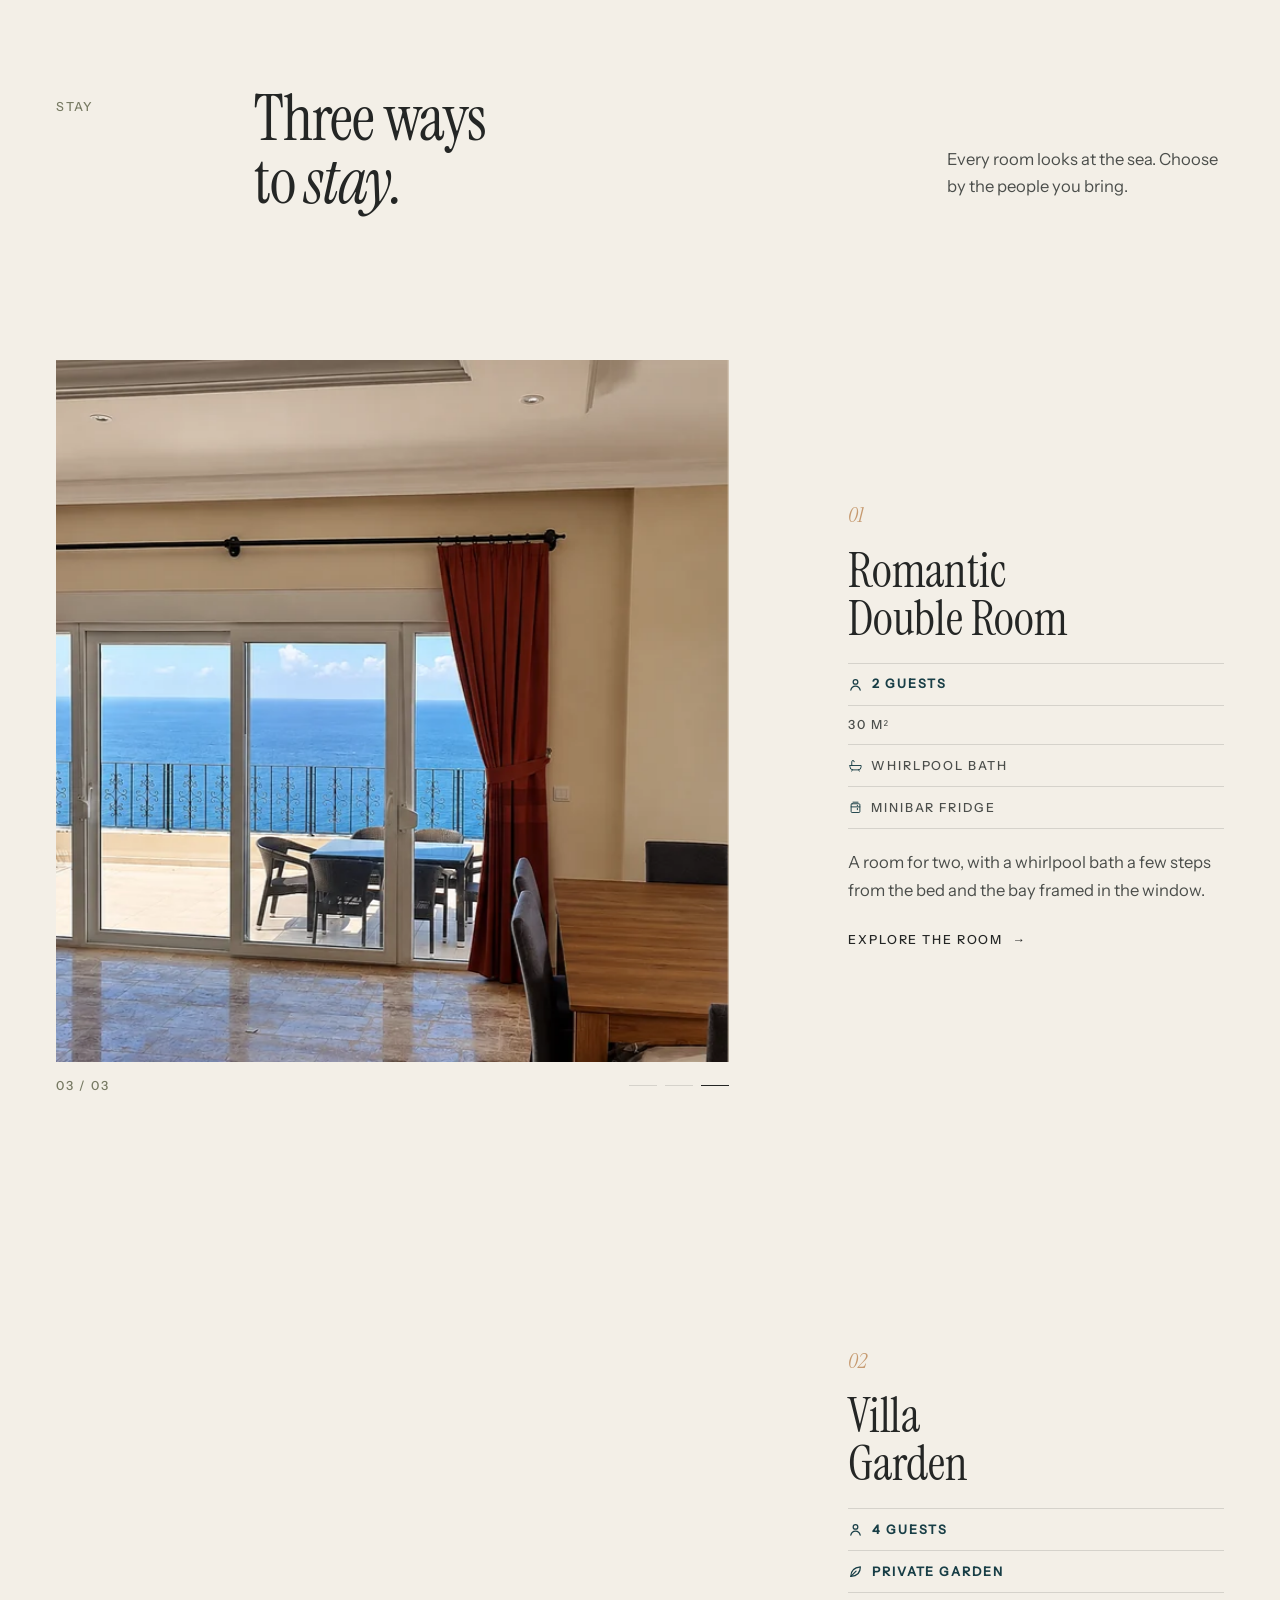
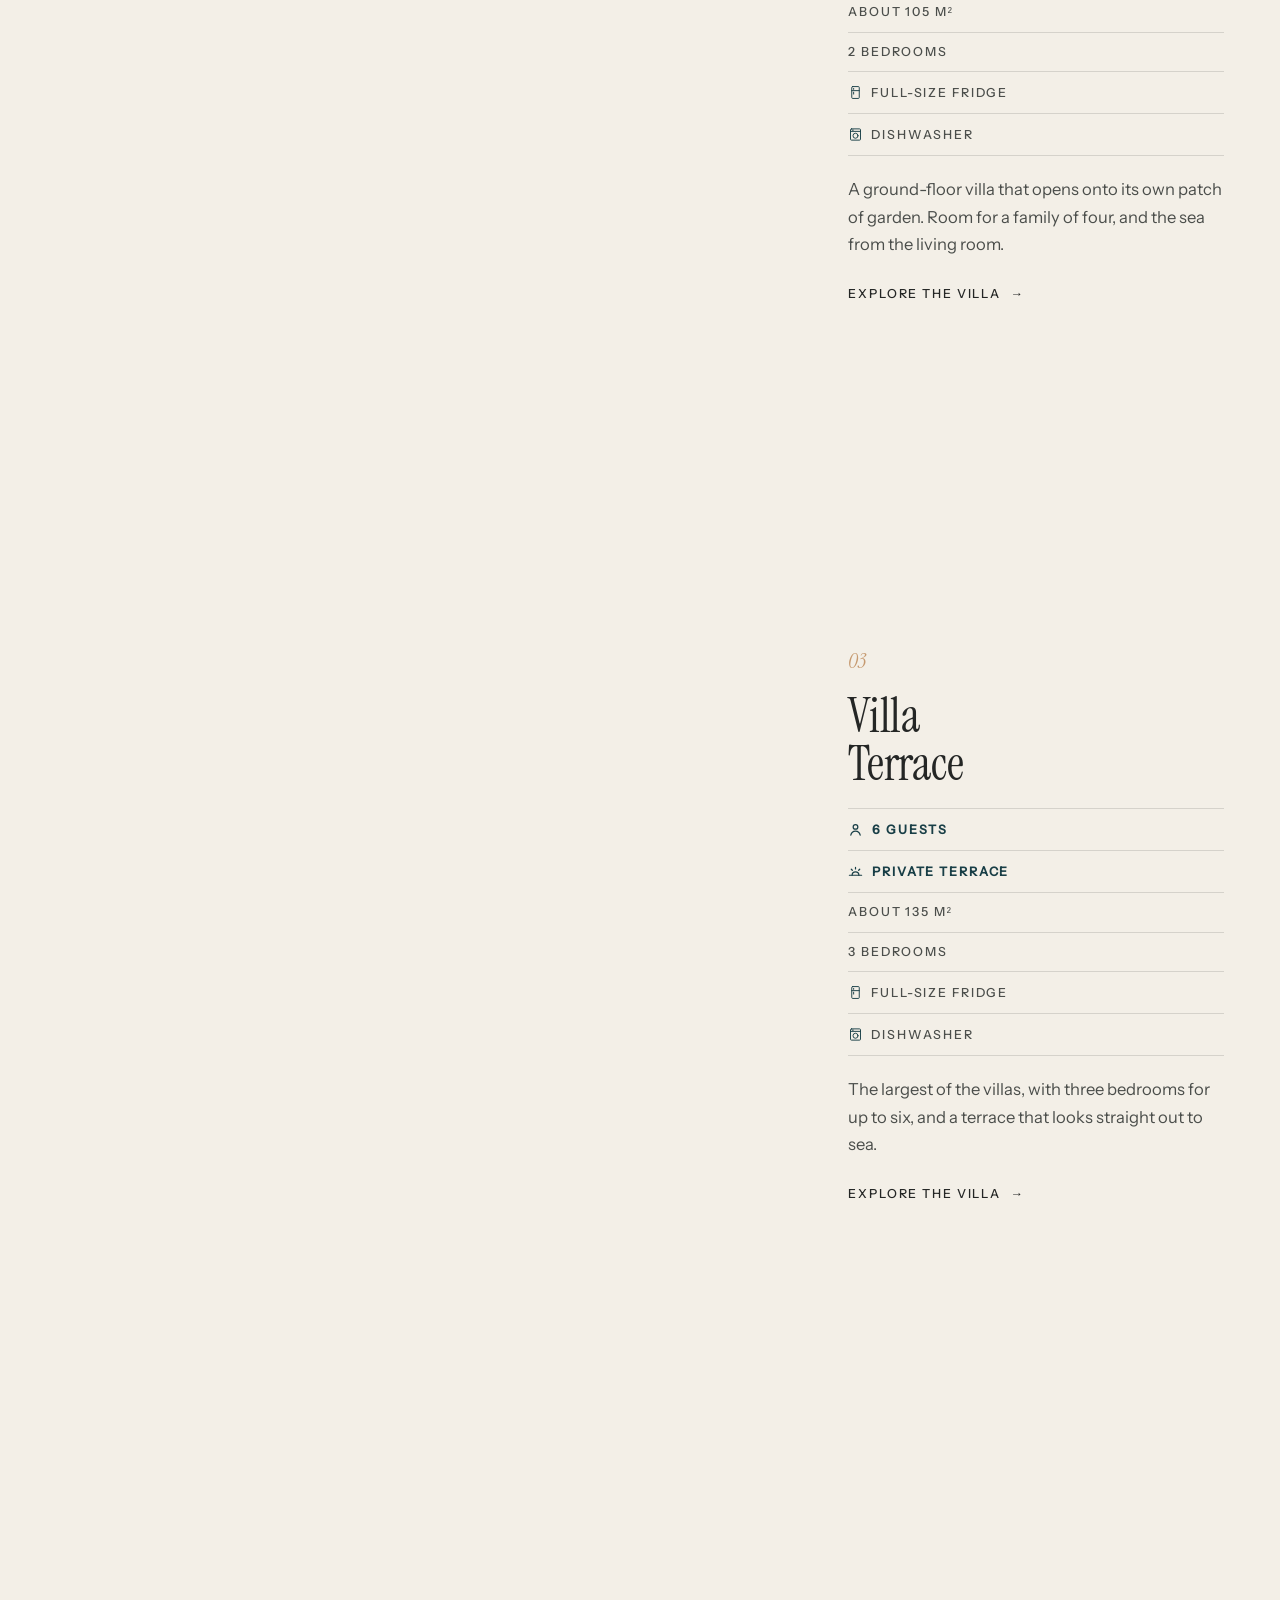
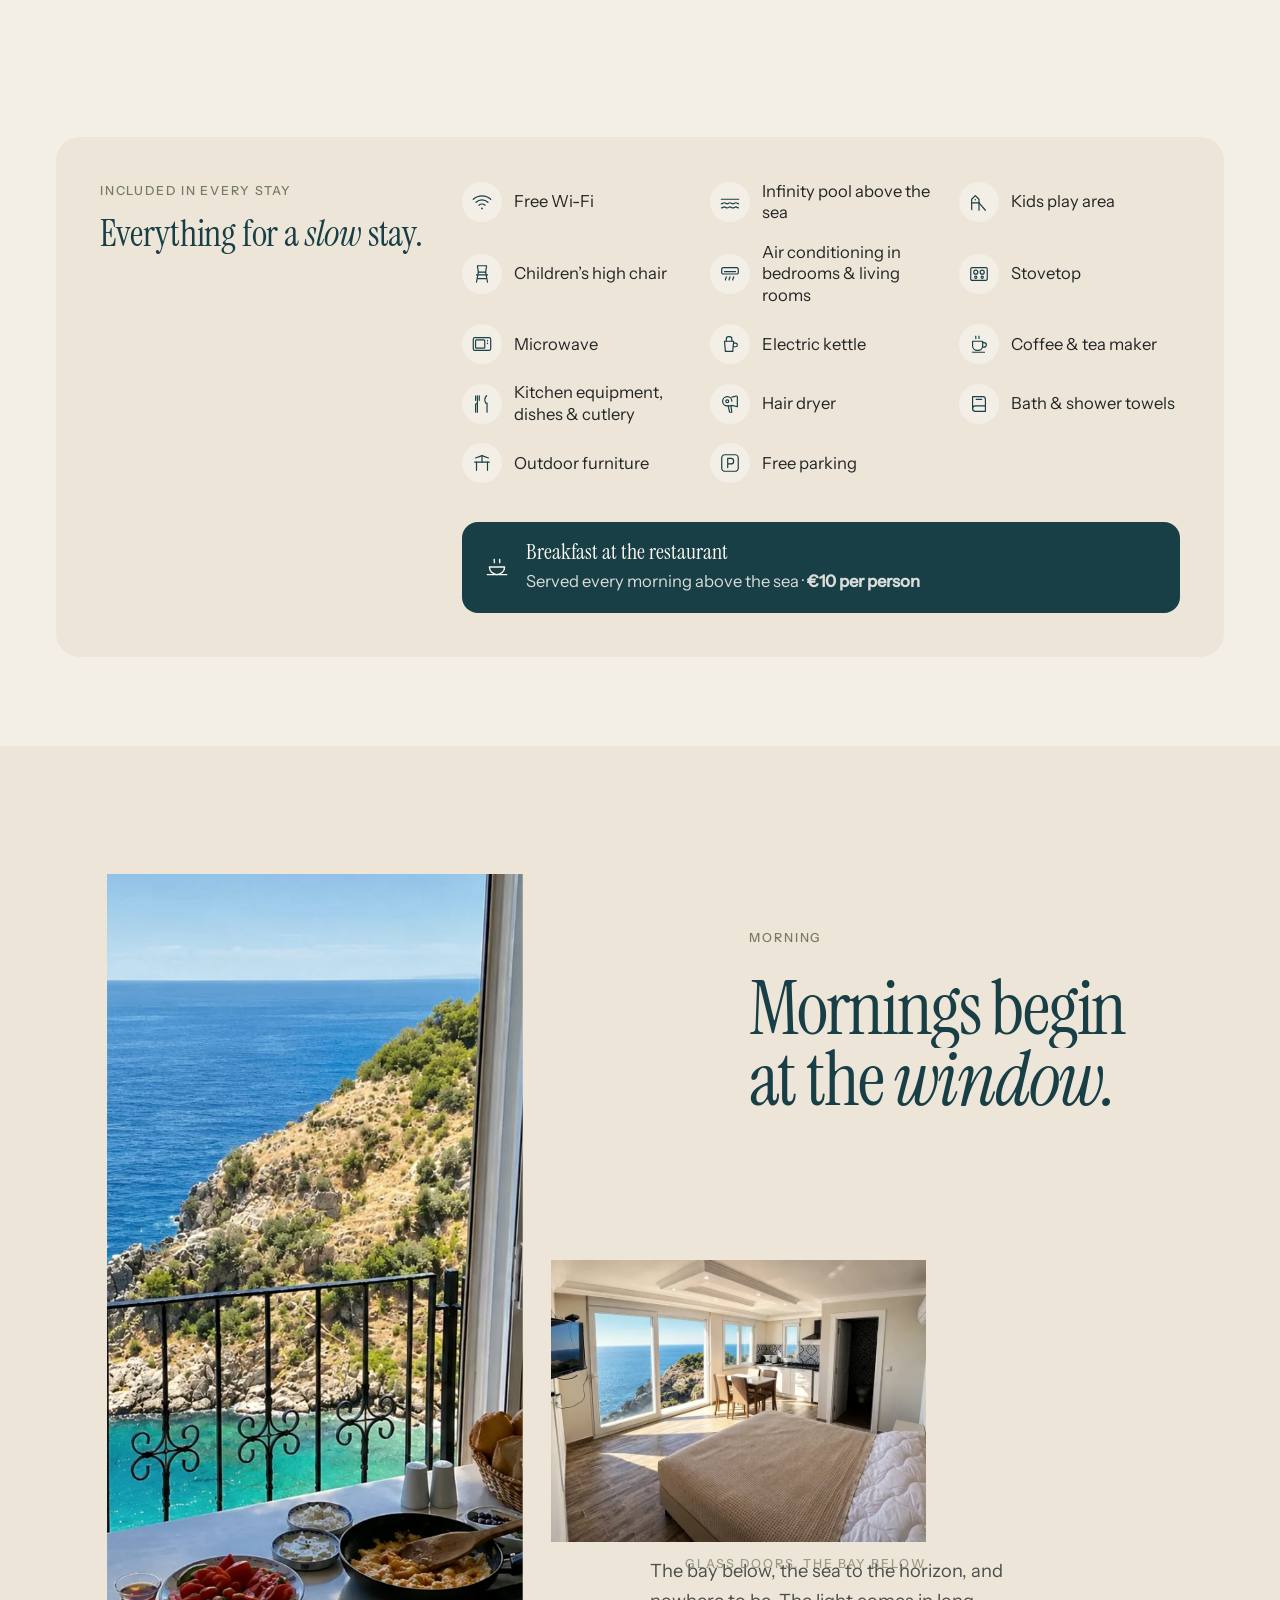
==== commit 8bc1e5c6: "Facts: 4 romantic rooms with sea view and whirlpool bath Co-Authored-By: Claude Opus 5.5 <noreply@an" ====
--- a/index.html
+++ b/index.html
@@ -111,7 +111,7 @@
   </figure>
   <ul class="facts" data-facts aria-label="At a glance">
     <li class="fact"><svg class="fact__ic" viewBox="0 0 24 24" width="26" height="26" aria-hidden="true" fill="none" stroke="currentColor" stroke-width="1.3" stroke-linecap="round" stroke-linejoin="round"><path d="M3 11.5 12 4l9 7.5"/><path d="M5.5 9.6V20h13V9.6"/><path d="M10 20v-5.2h4V20"/></svg><b><i data-count="6">6</i></b><span>cream houses on the hillside</span></li>
-    <li class="fact fact--sand"><svg class="fact__ic" viewBox="0 0 24 24" width="26" height="26" aria-hidden="true" fill="none" stroke="currentColor" stroke-width="1.3" stroke-linecap="round" stroke-linejoin="round"><rect x="6" y="3.5" width="12" height="17" rx="1"/><circle cx="14.7" cy="12.2" r=".9" fill="currentColor" stroke="none"/><path d="M3.5 20.5h17"/></svg><b><i data-count="10">10</i></b><span>rooms, each one with a view</span></li>
+    <li class="fact fact--sand"><svg class="fact__ic" viewBox="0 0 24 24" width="26" height="26" aria-hidden="true" fill="none" stroke="currentColor" stroke-width="1.3" stroke-linecap="round" stroke-linejoin="round"><path d="M3 12h18v2a5 5 0 0 1-5 5H8a5 5 0 0 1-5-5z"/><path d="M6 12V6a2 2 0 0 1 4 0"/><circle cx="14" cy="8.5" r=".8"/><circle cx="17" cy="7" r=".8"/><circle cx="16.2" cy="10" r=".8"/><path d="M7 19l-1 2M17 19l1 2"/></svg><b><i data-count="4">4</i></b><span>romantic rooms with a sea view and a whirlpool bath</span></li>
     <li class="fact fact--photo"><img src="assets/img/pool-sunset-32-960.webp" alt="" loading="lazy" aria-hidden="true"><svg class="fact__ic" viewBox="0 0 24 24" width="26" height="26" aria-hidden="true" fill="none" stroke="currentColor" stroke-width="1.3" stroke-linecap="round" stroke-linejoin="round"><path d="M3 9.5c1.5 0 1.5-1.2 3-1.2s1.5 1.2 3 1.2 1.5-1.2 3-1.2 1.5 1.2 3 1.2 1.5-1.2 3-1.2 1.5 1.2 3 1.2"/><path d="M3 14.5c1.5 0 1.5-1.2 3-1.2s1.5 1.2 3 1.2 1.5-1.2 3-1.2 1.5 1.2 3 1.2 1.5-1.2 3-1.2 1.5 1.2 3 1.2"/></svg><b><i data-count="1">1</i></b><span>pool above the sea</span></li>
     <li class="fact fact--deep"><svg class="fact__ic fact__path" viewBox="0 0 24 24" width="26" height="26" aria-hidden="true" fill="none" stroke="currentColor" stroke-width="1.4" stroke-linecap="round"><path d="M6 3.5c9 1.8 9.5 5.6 5 8.6s-3.5 5.8 7 7.4"/><circle cx="19" cy="19.6" r="1.6" fill="currentColor" stroke="none"/></svg><b><i data-count="300">300</i><small>m</small></b><span>down the path to the lagoon</span></li>
   </ul>
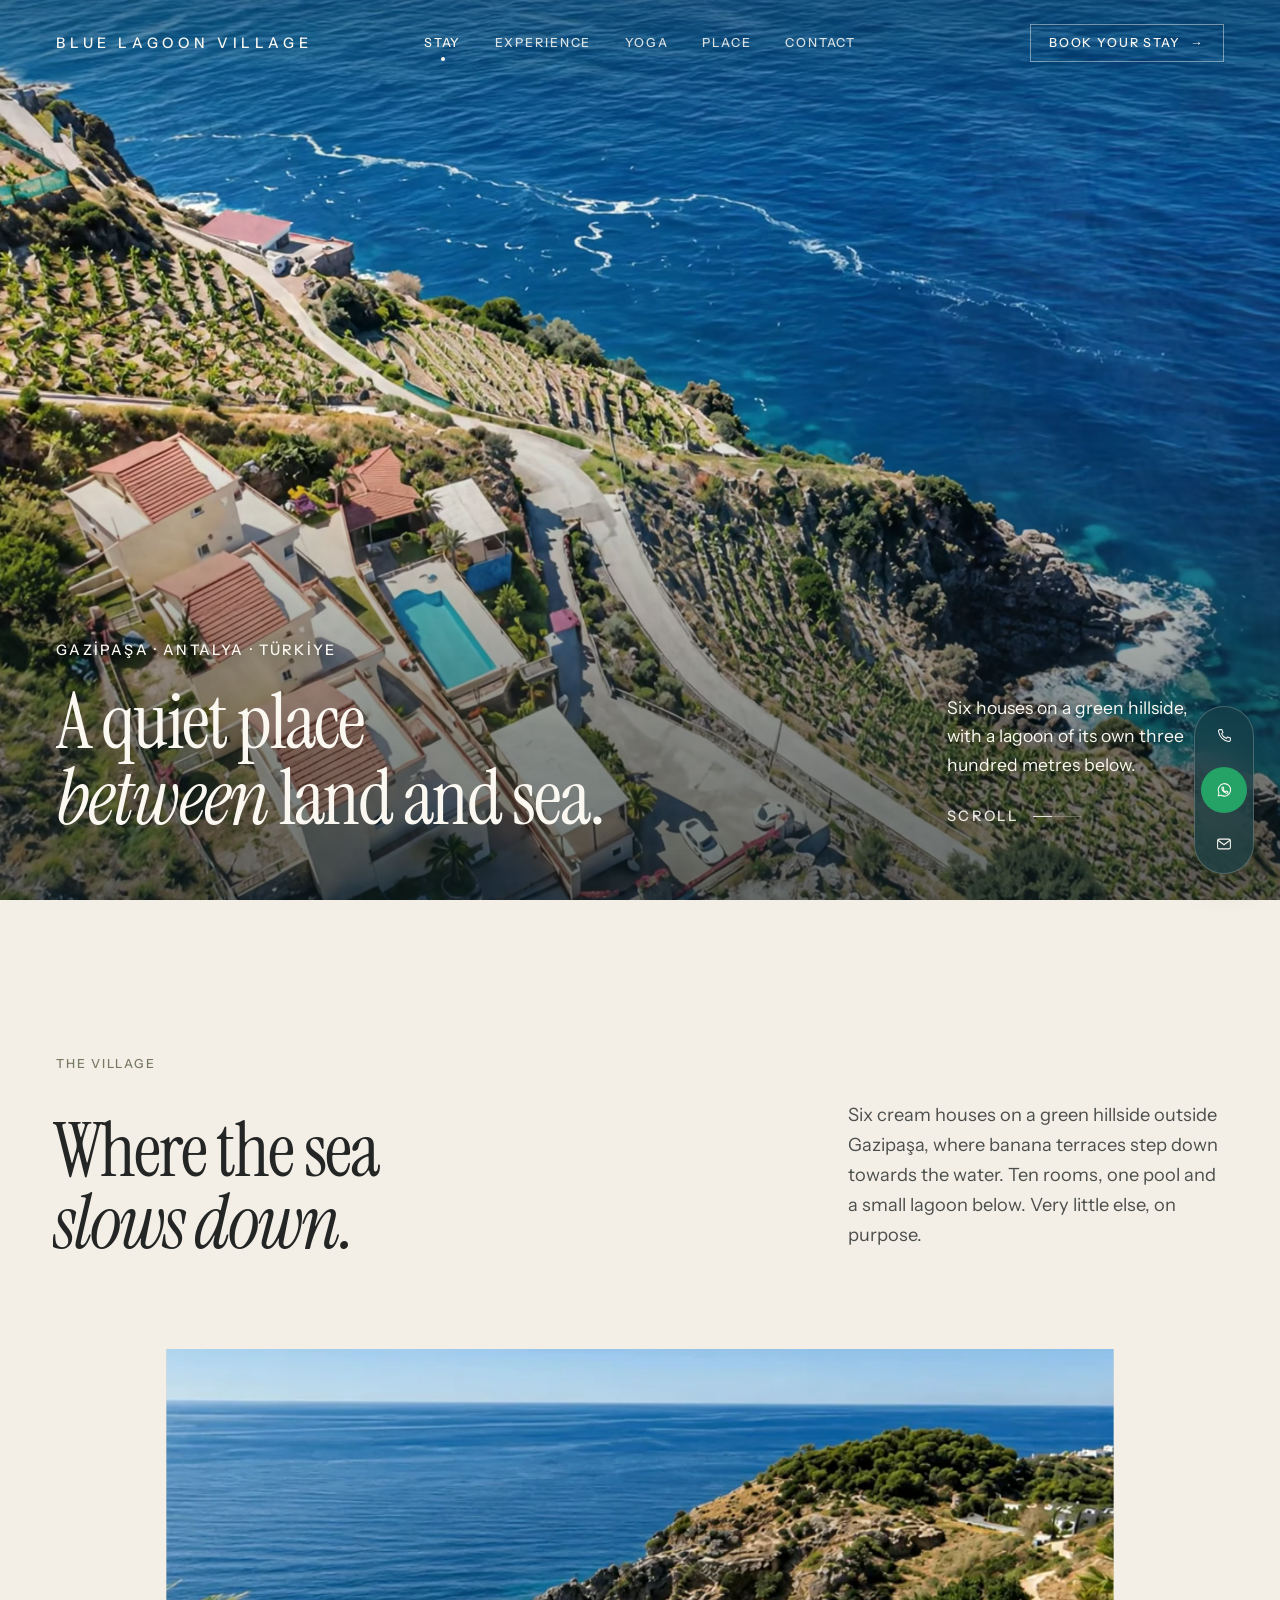
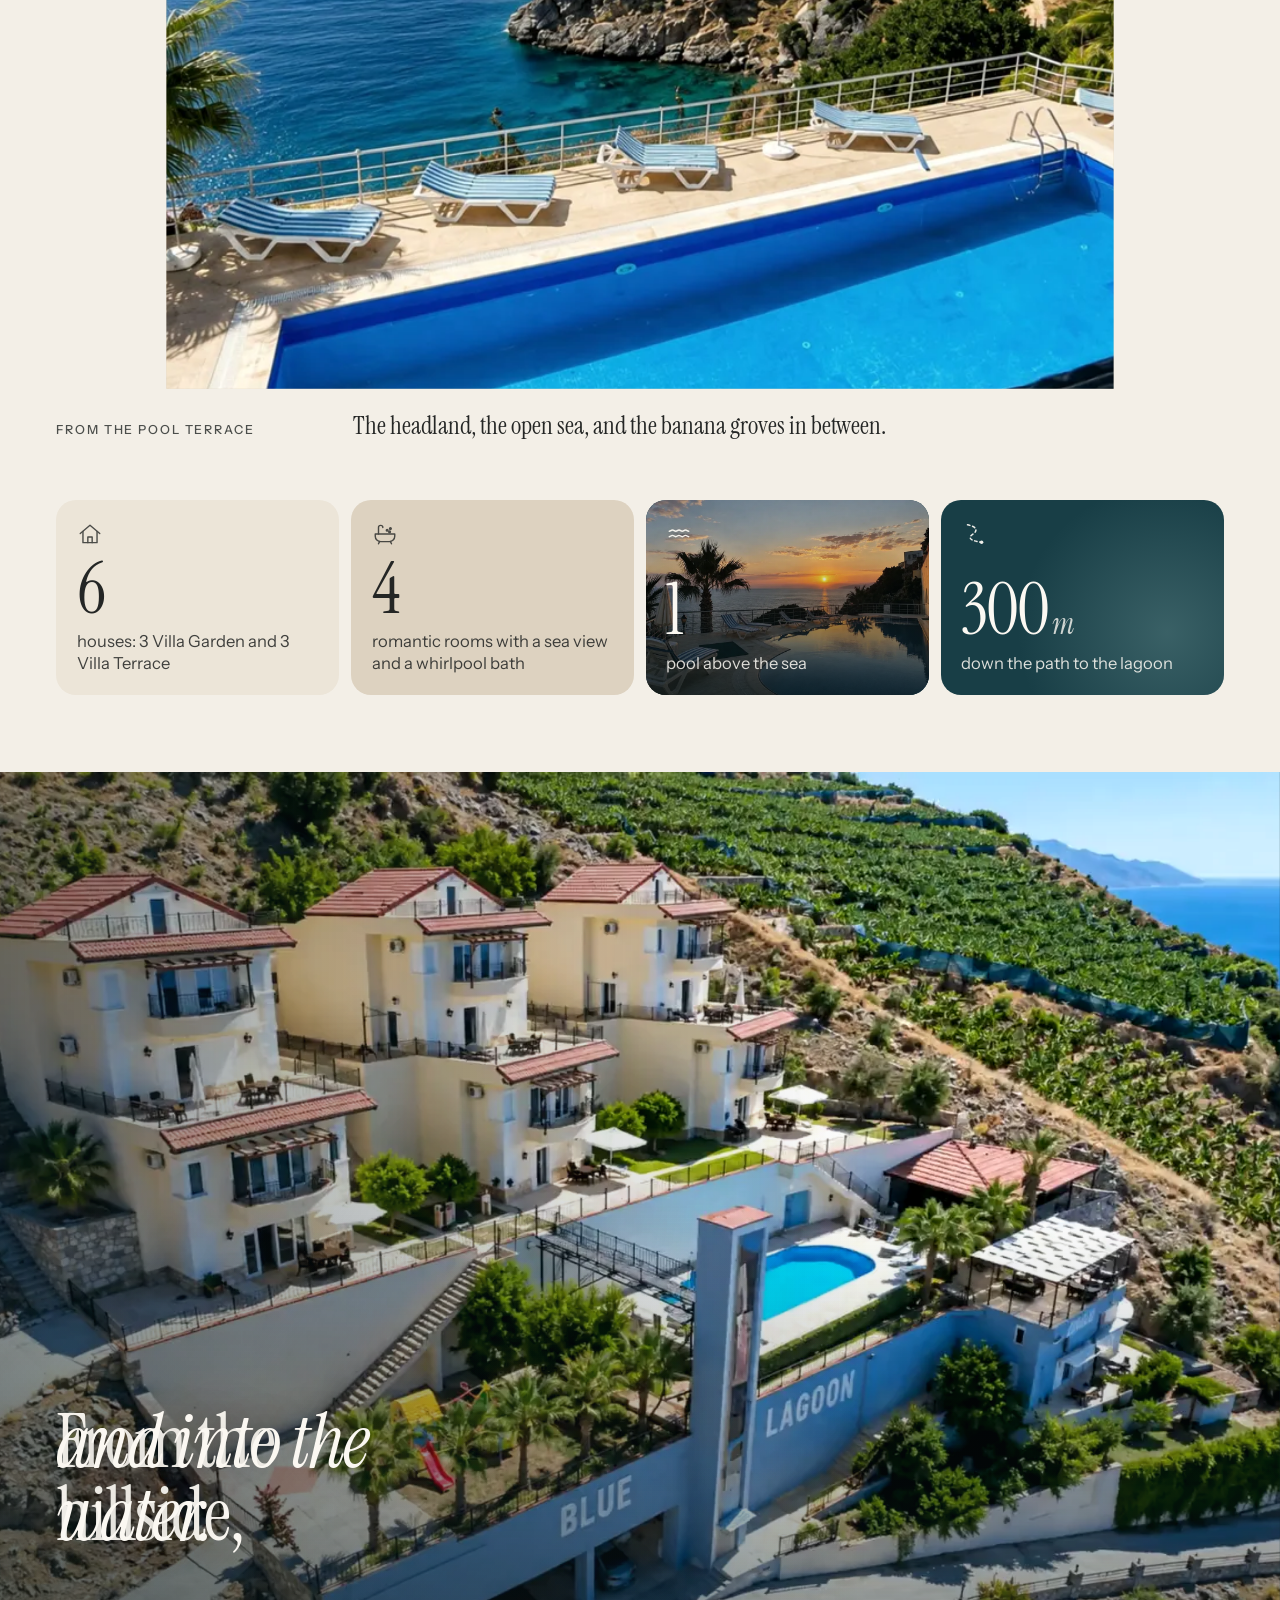
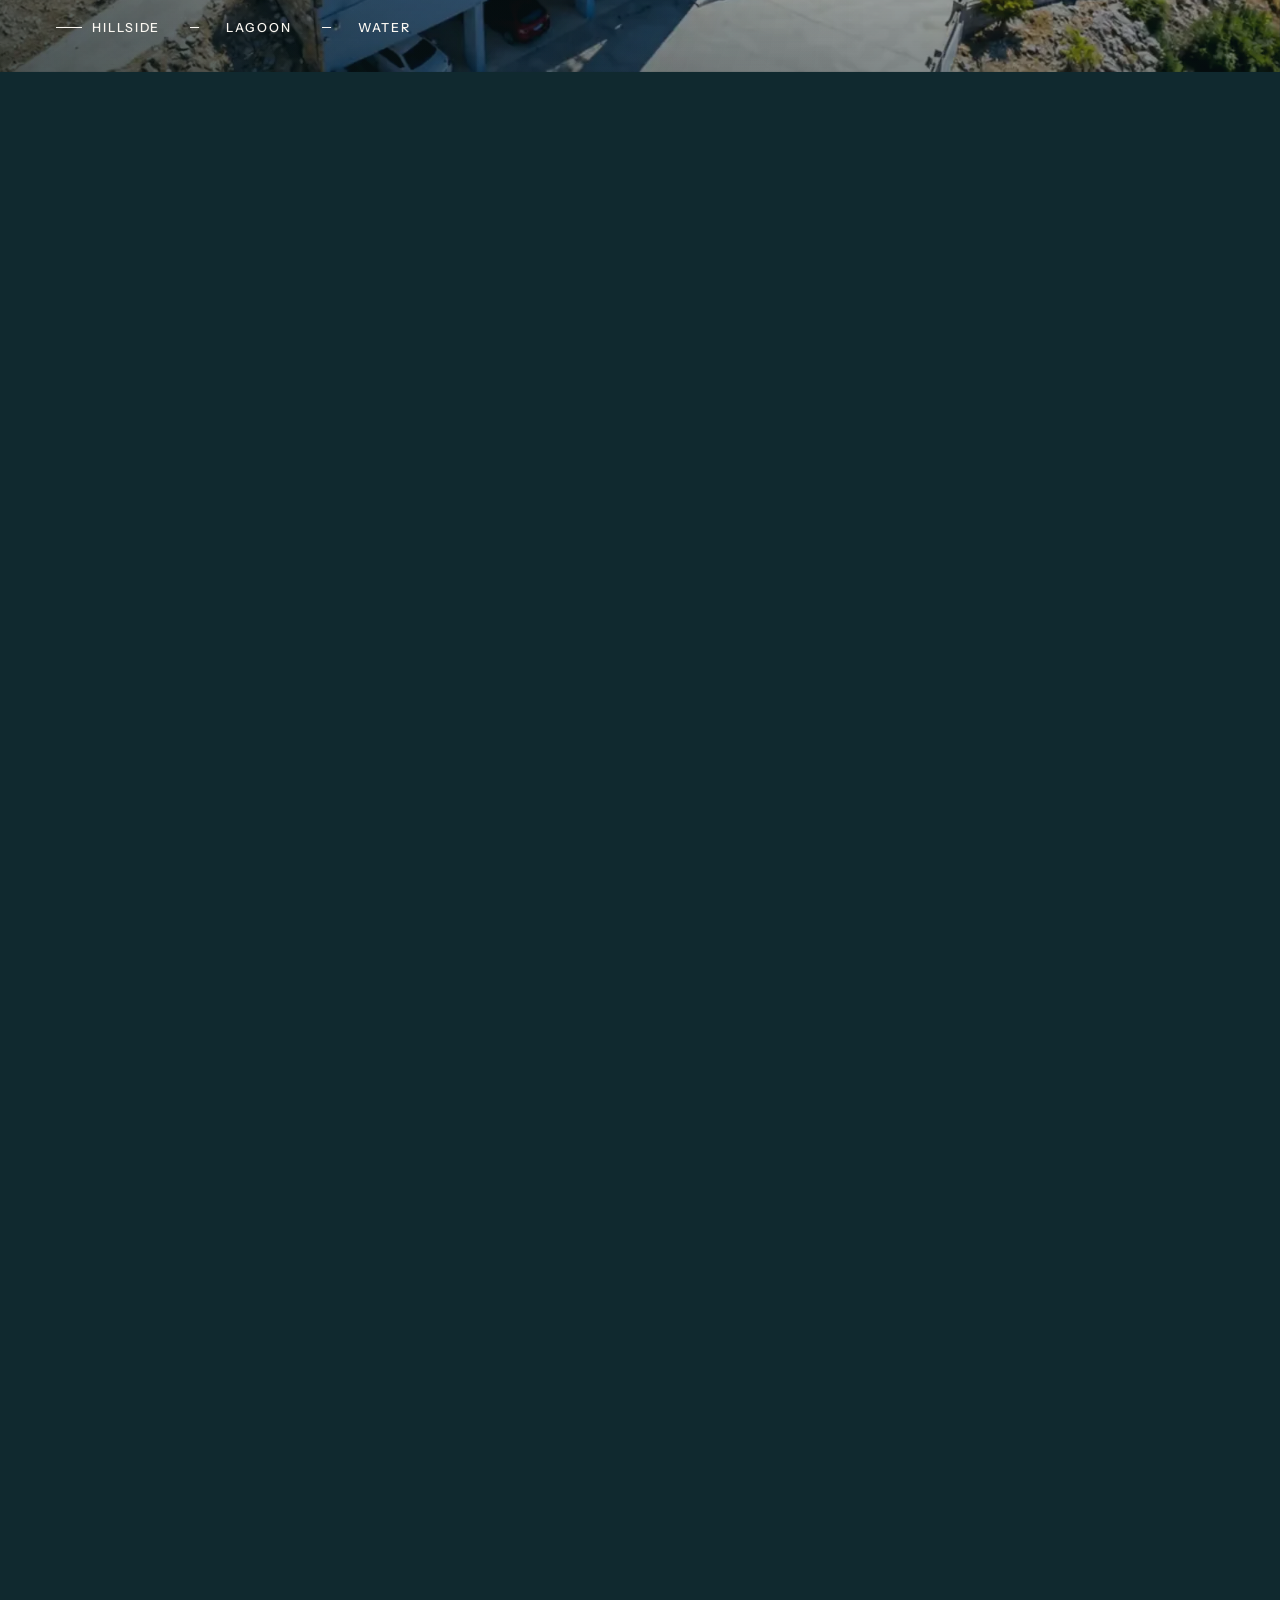
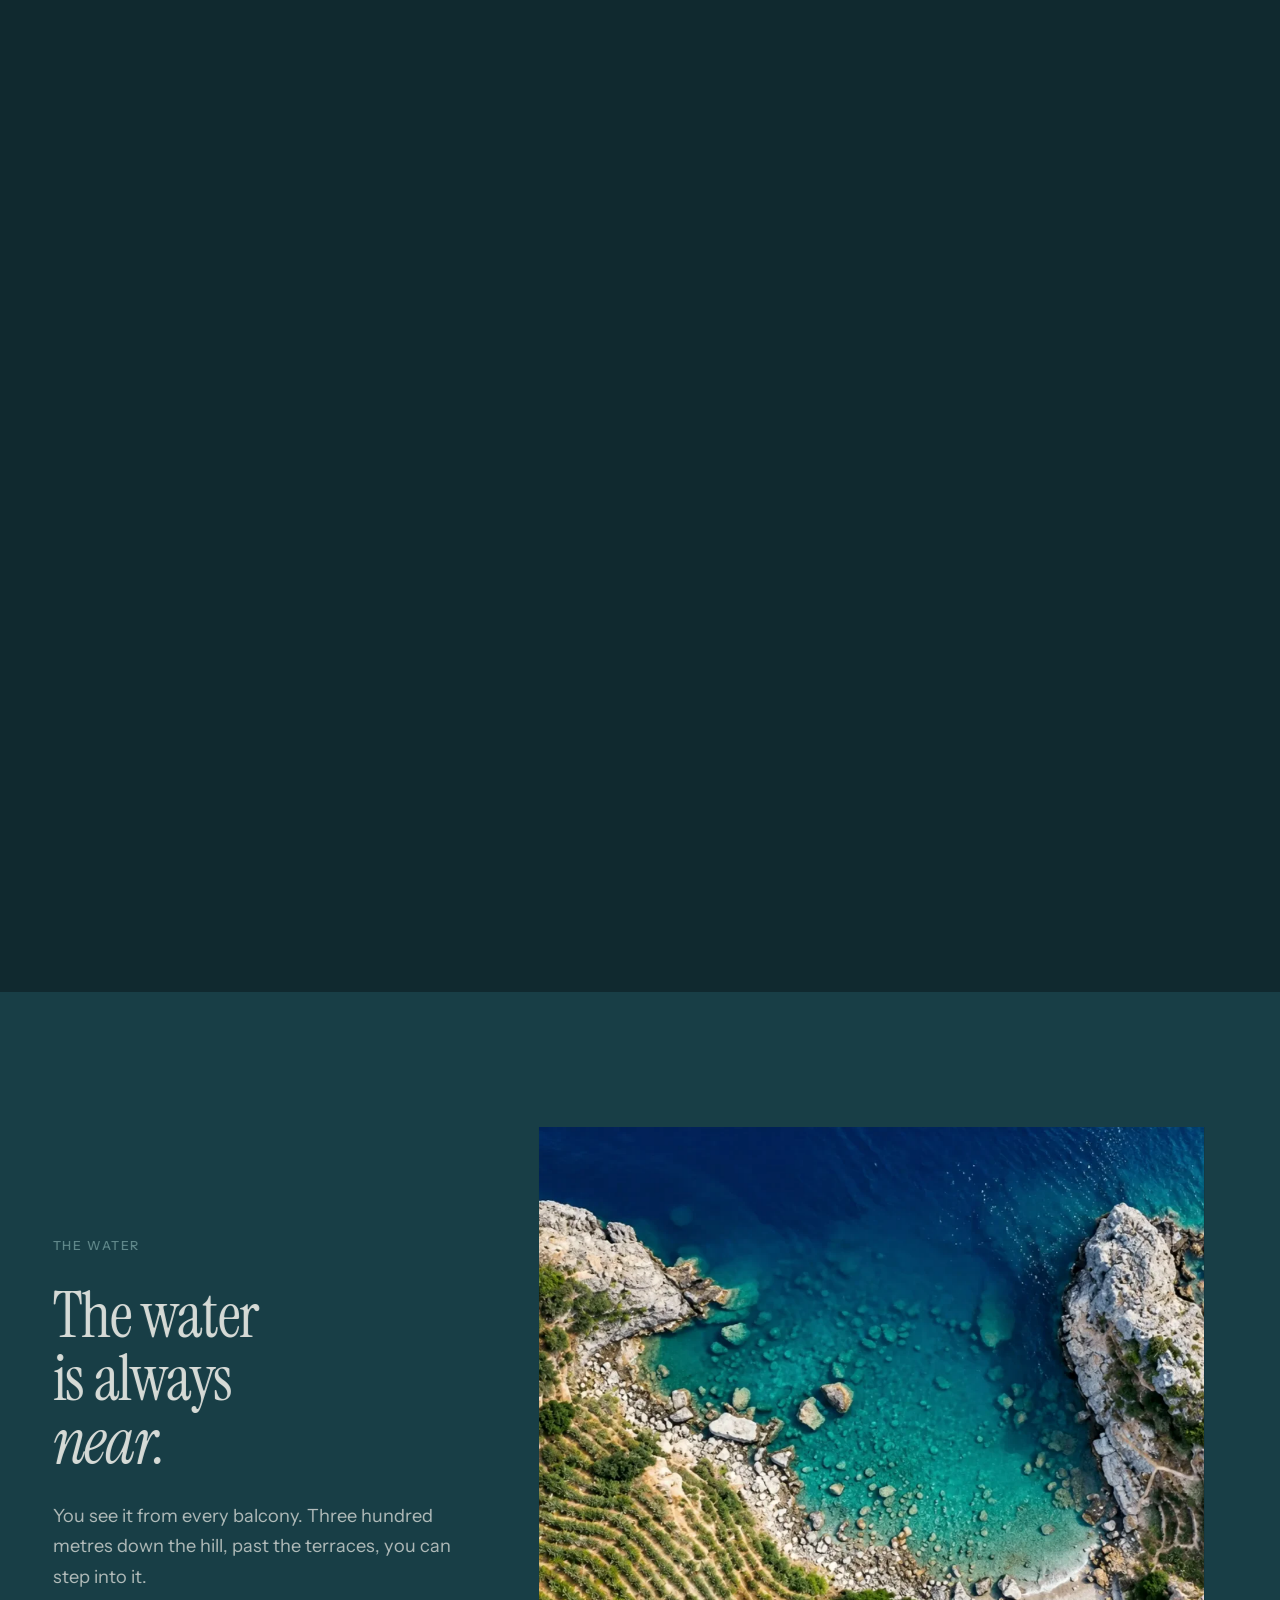
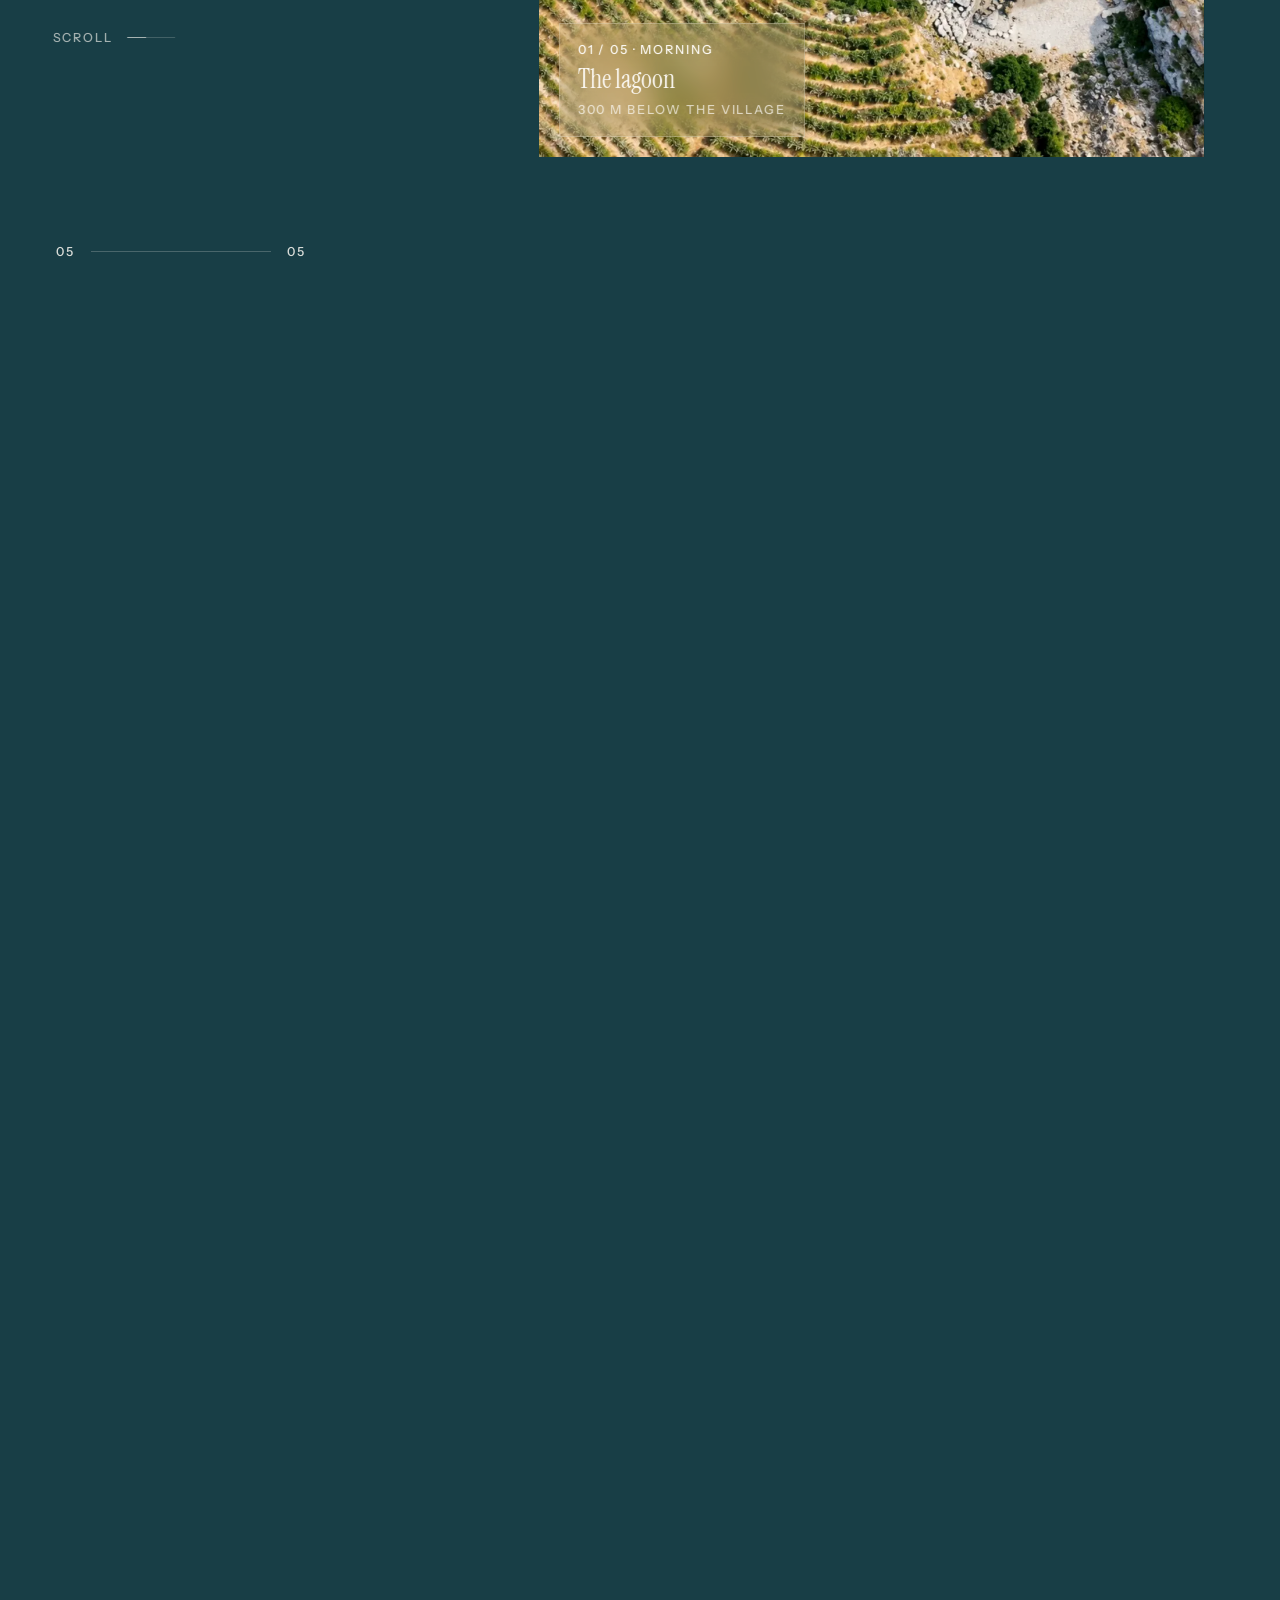
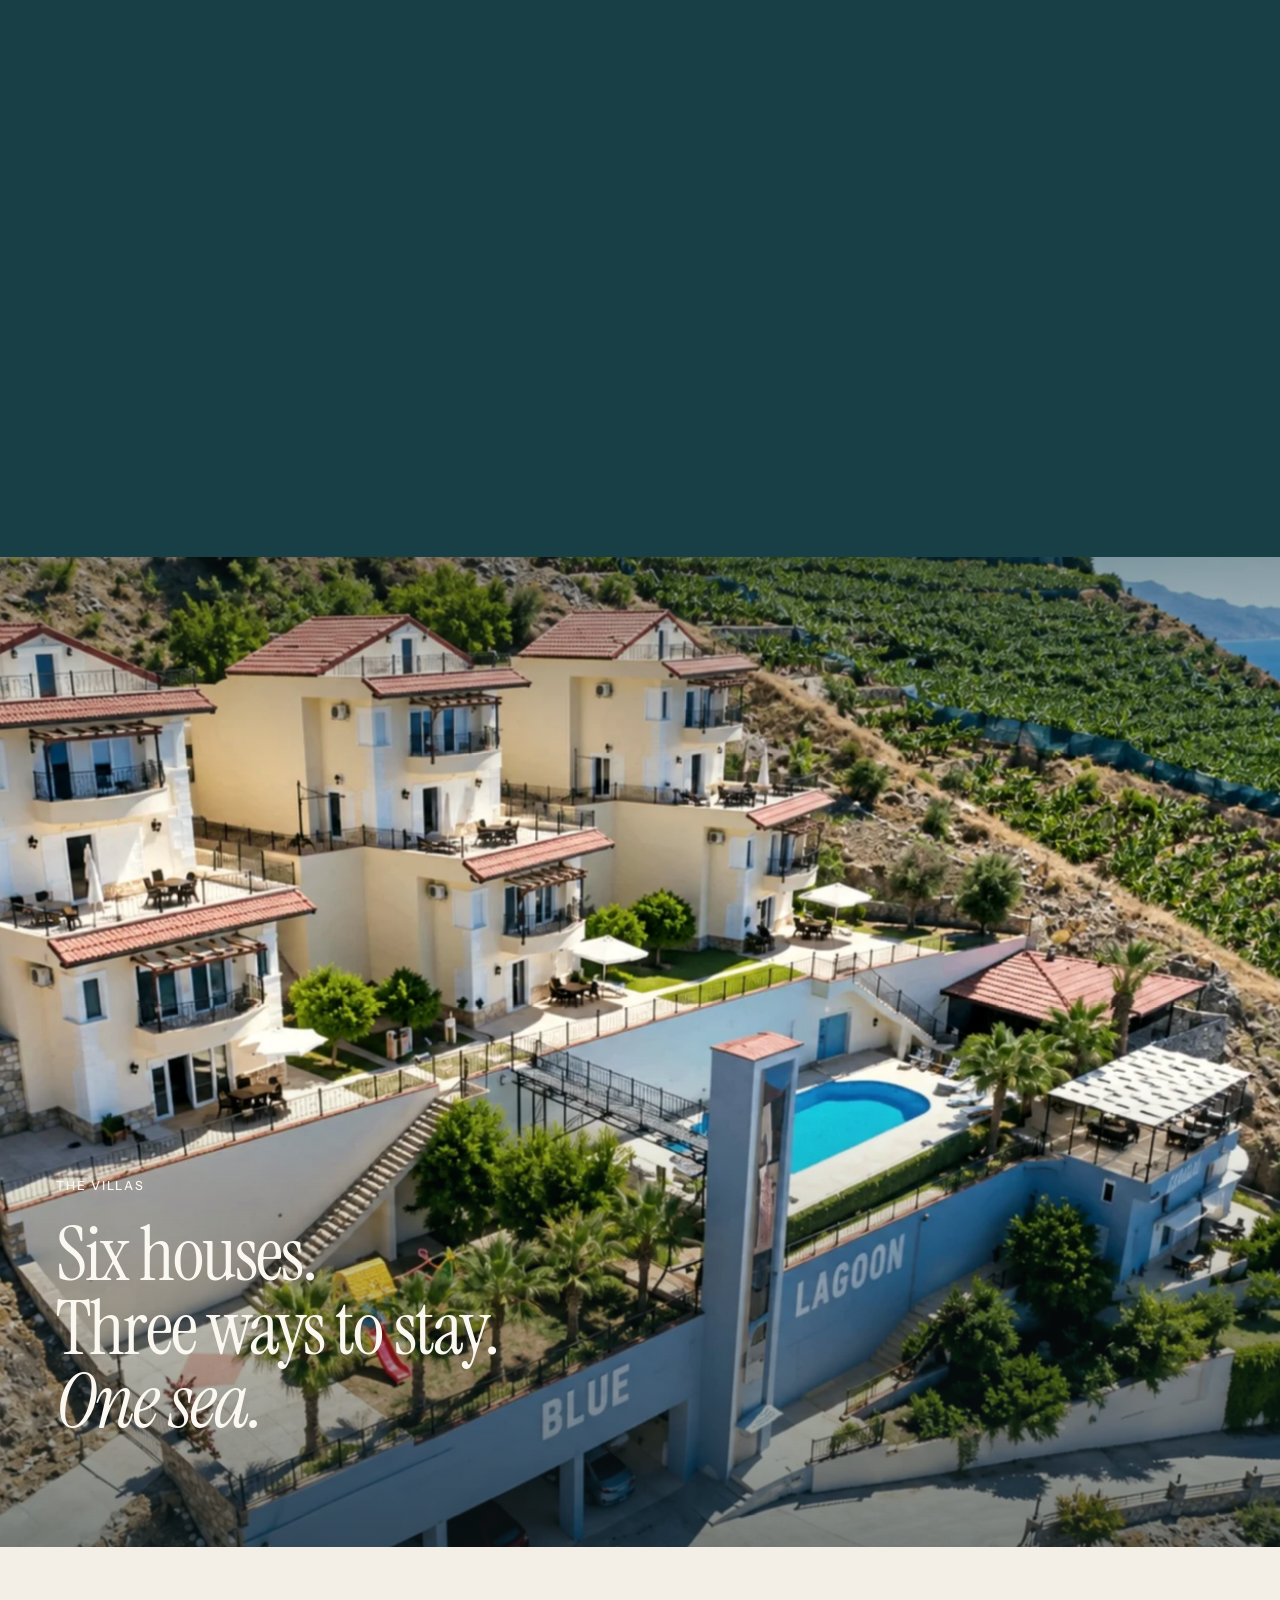
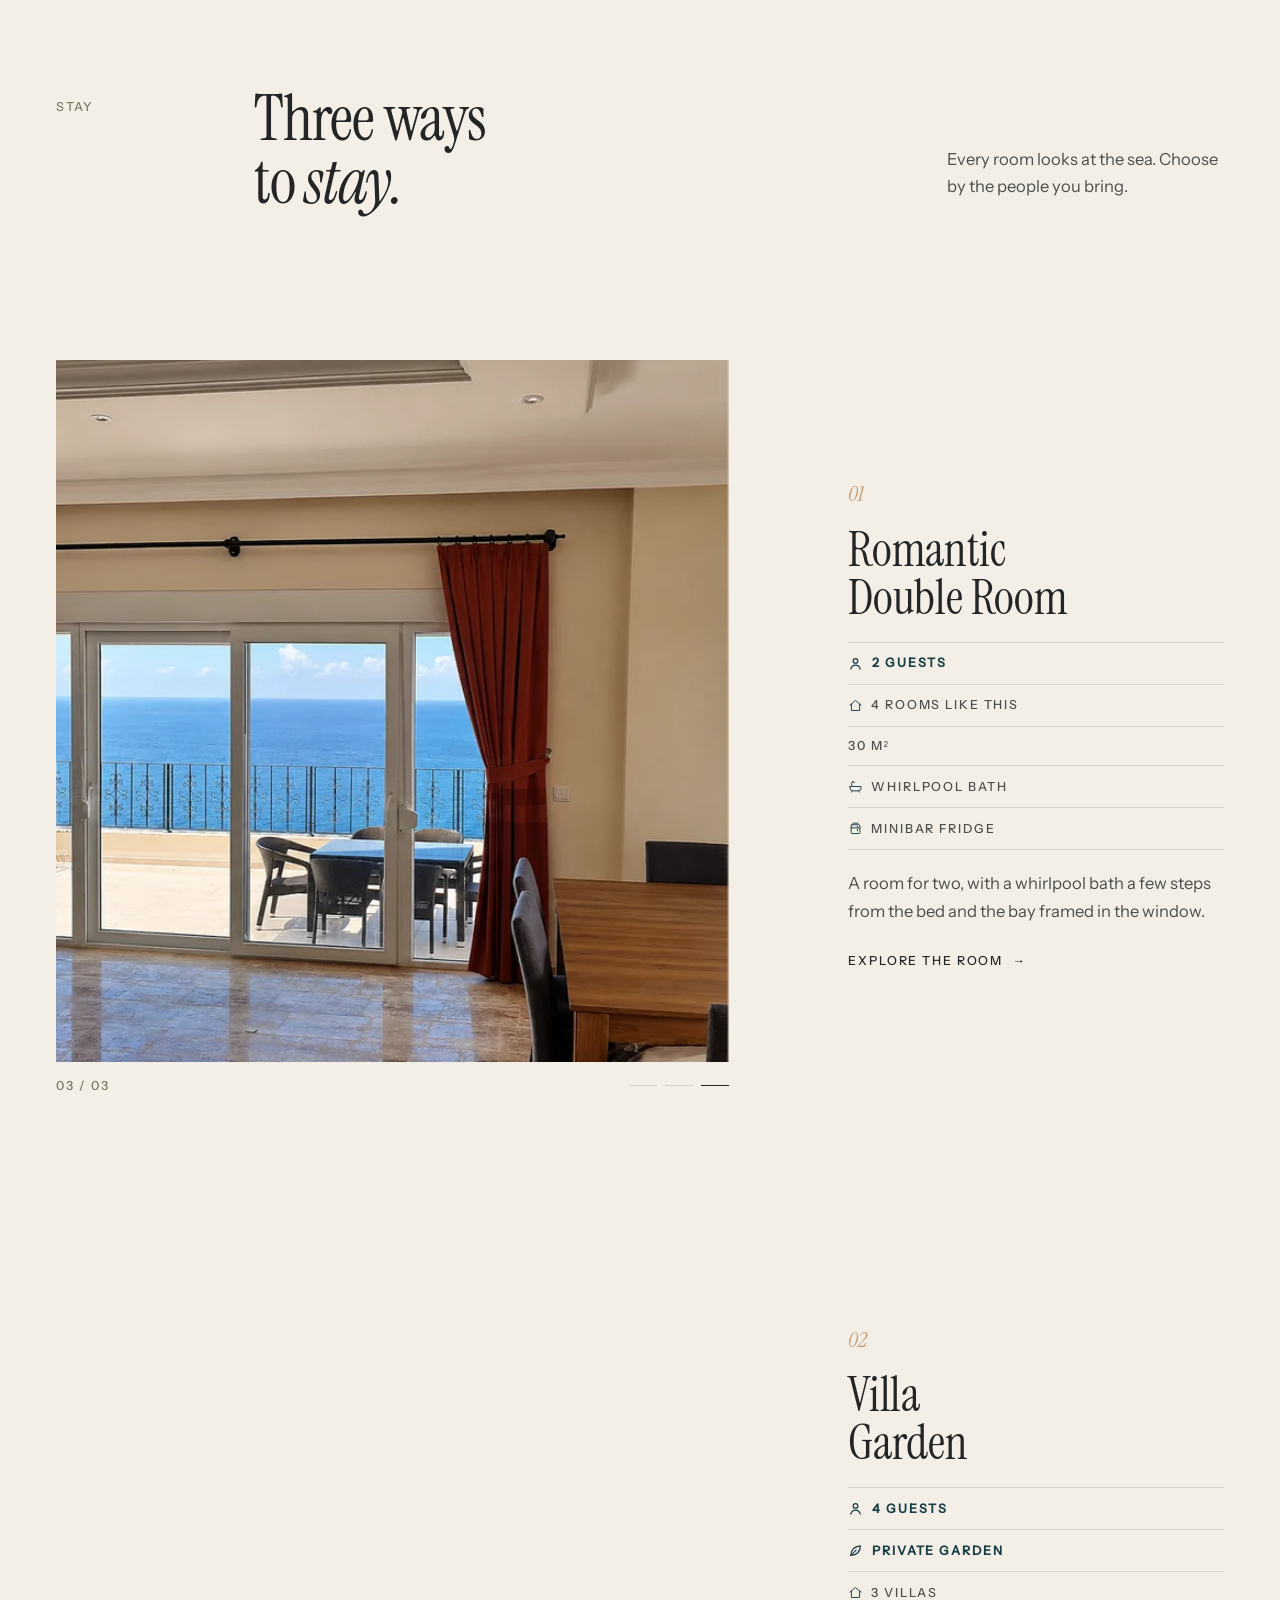
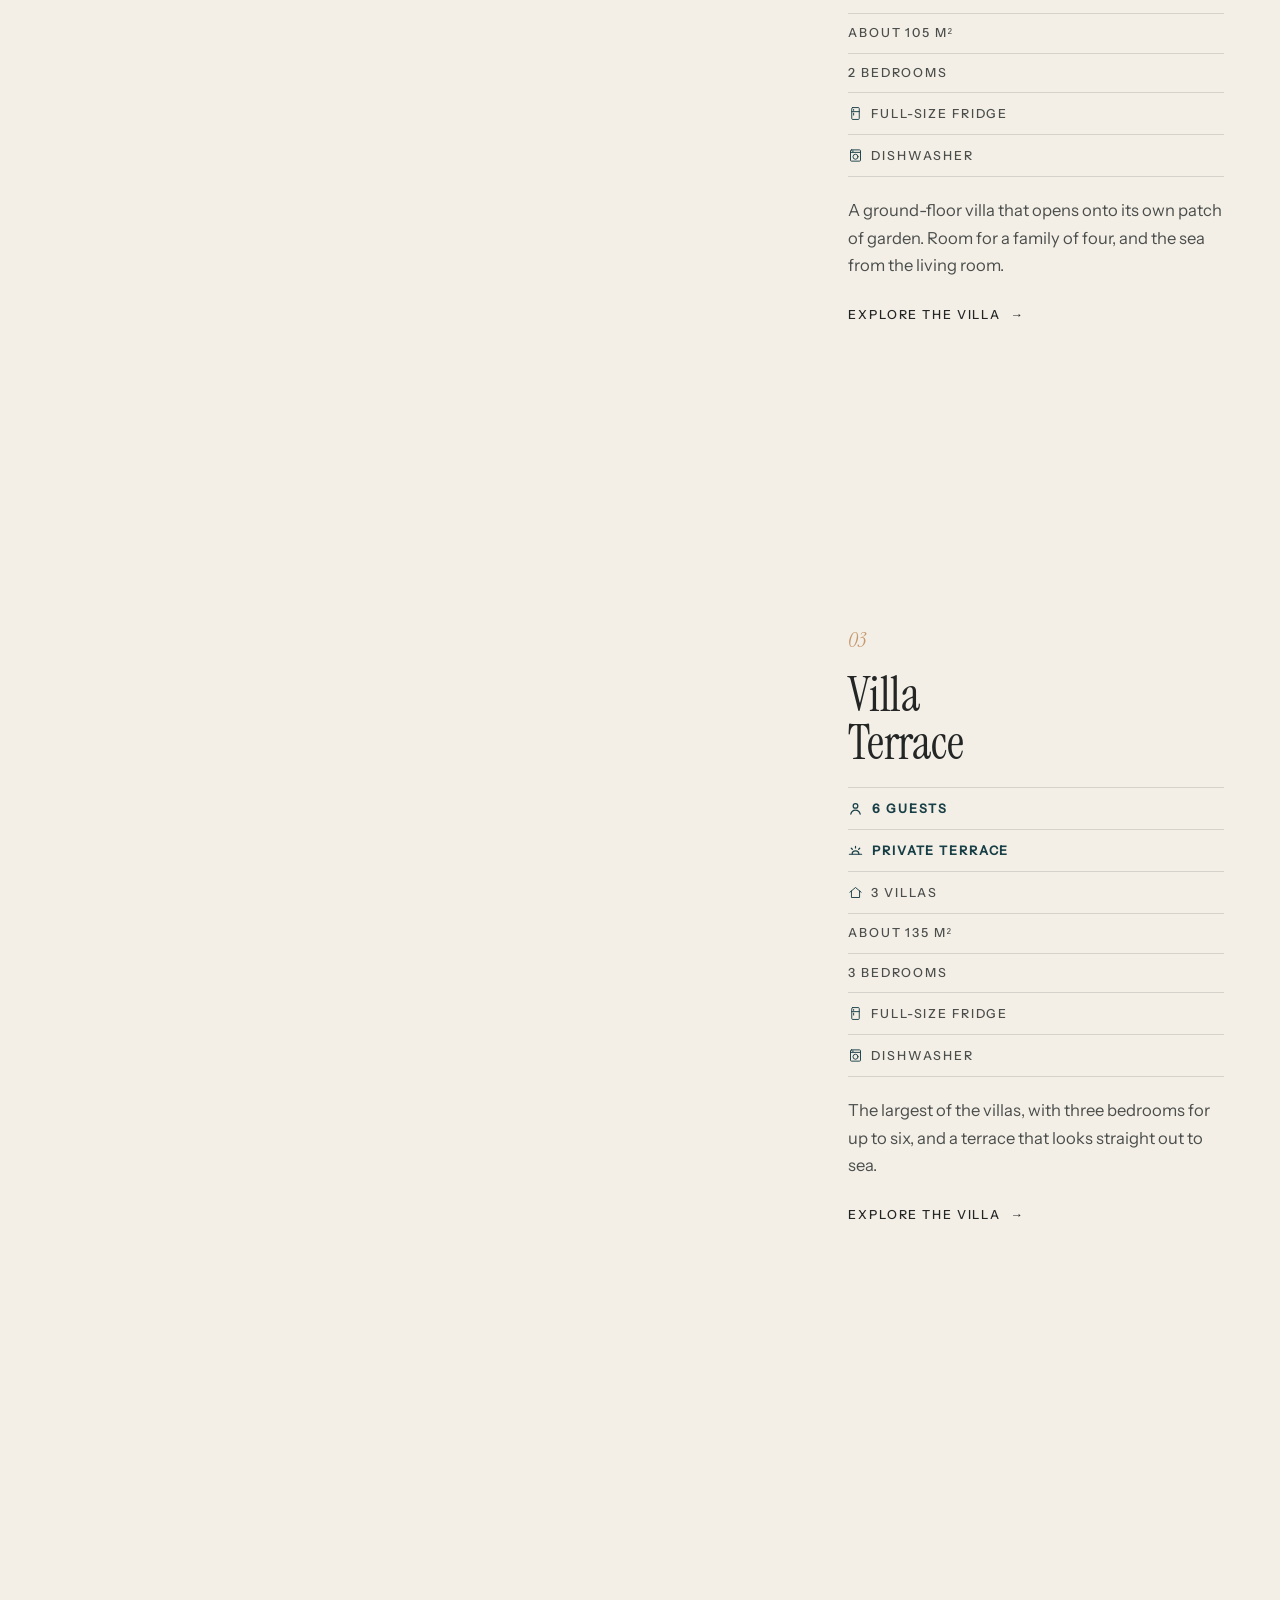
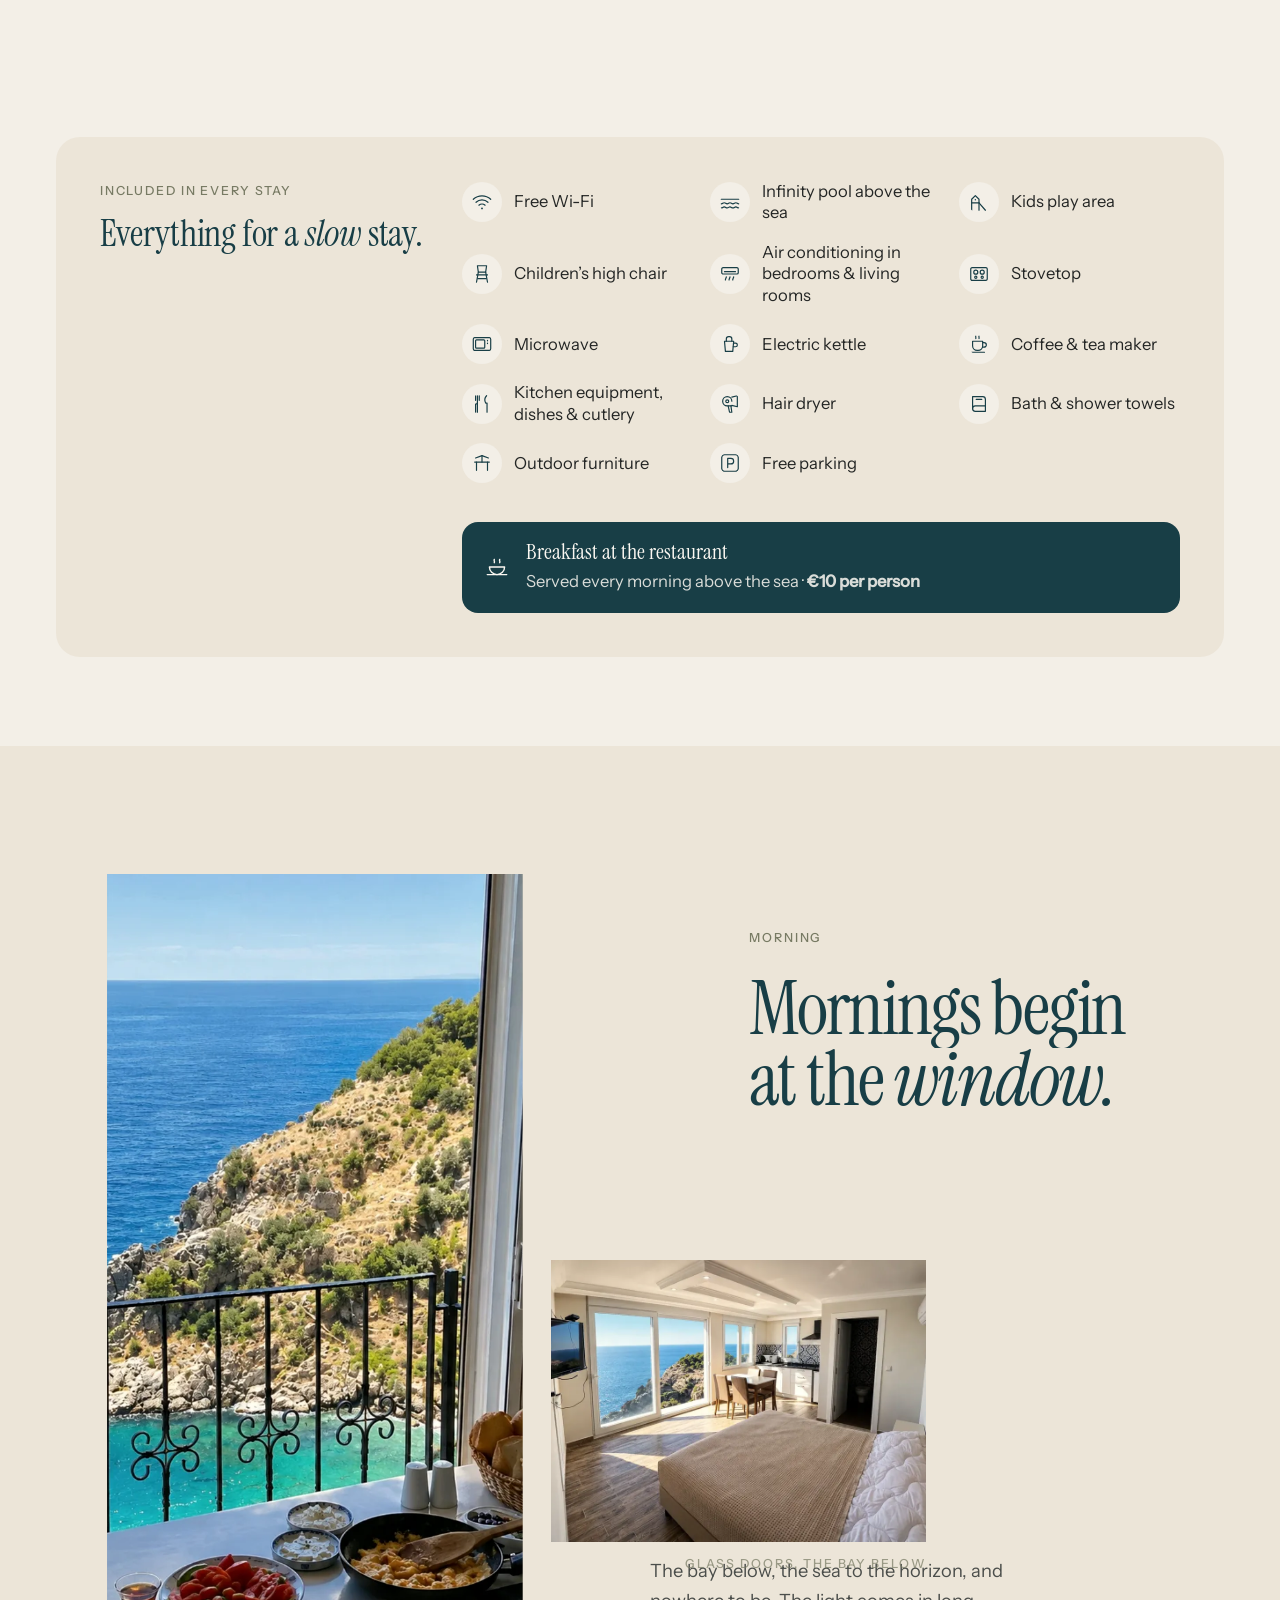
==== commit 11171a5a: "How many of each: 4 romantic rooms, 3 Garden villas, 3 Terrace villas Co-Authored-By: Claude Opus 5." ====
--- a/index.html
+++ b/index.html
@@ -110,7 +110,7 @@
     </figcaption>
   </figure>
   <ul class="facts" data-facts aria-label="At a glance">
-    <li class="fact"><svg class="fact__ic" viewBox="0 0 24 24" width="26" height="26" aria-hidden="true" fill="none" stroke="currentColor" stroke-width="1.3" stroke-linecap="round" stroke-linejoin="round"><path d="M3 11.5 12 4l9 7.5"/><path d="M5.5 9.6V20h13V9.6"/><path d="M10 20v-5.2h4V20"/></svg><b><i data-count="6">6</i></b><span>cream houses on the hillside</span></li>
+    <li class="fact"><svg class="fact__ic" viewBox="0 0 24 24" width="26" height="26" aria-hidden="true" fill="none" stroke="currentColor" stroke-width="1.3" stroke-linecap="round" stroke-linejoin="round"><path d="M3 11.5 12 4l9 7.5"/><path d="M5.5 9.6V20h13V9.6"/><path d="M10 20v-5.2h4V20"/></svg><b><i data-count="6">6</i></b><span>houses: 3 Villa Garden and 3 Villa Terrace</span></li>
     <li class="fact fact--sand"><svg class="fact__ic" viewBox="0 0 24 24" width="26" height="26" aria-hidden="true" fill="none" stroke="currentColor" stroke-width="1.3" stroke-linecap="round" stroke-linejoin="round"><path d="M3 12h18v2a5 5 0 0 1-5 5H8a5 5 0 0 1-5-5z"/><path d="M6 12V6a2 2 0 0 1 4 0"/><circle cx="14" cy="8.5" r=".8"/><circle cx="17" cy="7" r=".8"/><circle cx="16.2" cy="10" r=".8"/><path d="M7 19l-1 2M17 19l1 2"/></svg><b><i data-count="4">4</i></b><span>romantic rooms with a sea view and a whirlpool bath</span></li>
     <li class="fact fact--photo"><img src="assets/img/pool-sunset-32-960.webp" alt="" loading="lazy" aria-hidden="true"><svg class="fact__ic" viewBox="0 0 24 24" width="26" height="26" aria-hidden="true" fill="none" stroke="currentColor" stroke-width="1.3" stroke-linecap="round" stroke-linejoin="round"><path d="M3 9.5c1.5 0 1.5-1.2 3-1.2s1.5 1.2 3 1.2 1.5-1.2 3-1.2 1.5 1.2 3 1.2 1.5-1.2 3-1.2 1.5 1.2 3 1.2"/><path d="M3 14.5c1.5 0 1.5-1.2 3-1.2s1.5 1.2 3 1.2 1.5-1.2 3-1.2 1.5 1.2 3 1.2 1.5-1.2 3-1.2 1.5 1.2 3 1.2"/></svg><b><i data-count="1">1</i></b><span>pool above the sea</span></li>
     <li class="fact fact--deep"><svg class="fact__ic fact__path" viewBox="0 0 24 24" width="26" height="26" aria-hidden="true" fill="none" stroke="currentColor" stroke-width="1.4" stroke-linecap="round"><path d="M6 3.5c9 1.8 9.5 5.6 5 8.6s-3.5 5.8 7 7.4"/><circle cx="19" cy="19.6" r="1.6" fill="currentColor" stroke="none"/></svg><b><i data-count="300">300</i><small>m</small></b><span>down the path to the lagoon</span></li>
@@ -211,7 +211,7 @@
         <img class="room__mob" src="assets/img/romantic-room-v2-960.webp" alt="Double bed, whirlpool bath and armchairs, with glass doors to a balcony over the sea" loading="lazy">
         <p class="room__n">01</p>
         <h3 class="h-m room__name">Romantic<br>Double Room</h3>
-        <ul class="room__facts"><li class="is-key"><svg viewBox="0 0 16 16" width="14" height="14" aria-hidden="true" fill="none" stroke="currentColor" stroke-width="1.3" stroke-linecap="round" stroke-linejoin="round"><circle cx="8" cy="5.2" r="2.5"/><path d="M3 14c.6-2.8 2.6-4.3 5-4.3s4.4 1.5 5 4.3"/></svg>2 guests</li><li>30 m²</li><li class="has-ic"><svg viewBox="0 0 24 24" width="15" height="15" aria-hidden="true" fill="none" stroke="currentColor" stroke-width="1.5" stroke-linecap="round" stroke-linejoin="round"><path d="M3 12h18v2a5 5 0 0 1-5 5H8a5 5 0 0 1-5-5z"/><path d="M6 12V6a2 2 0 0 1 4 0"/><path d="M7 19l-1 2M17 19l1 2"/></svg>Whirlpool bath</li><li class="has-ic"><svg viewBox="0 0 24 24" width="15" height="15" aria-hidden="true" fill="none" stroke="currentColor" stroke-width="1.5" stroke-linecap="round" stroke-linejoin="round"><rect x="5" y="6" width="14" height="14" rx="1.5"/><path d="M5 11h14M15 8.5v1M15 13.5v2"/><path d="M8 3.5h8"/></svg>Minibar fridge</li></ul>
+        <ul class="room__facts"><li class="is-key"><svg viewBox="0 0 16 16" width="14" height="14" aria-hidden="true" fill="none" stroke="currentColor" stroke-width="1.3" stroke-linecap="round" stroke-linejoin="round"><circle cx="8" cy="5.2" r="2.5"/><path d="M3 14c.6-2.8 2.6-4.3 5-4.3s4.4 1.5 5 4.3"/></svg>2 guests</li><li class="has-ic"><svg viewBox="0 0 24 24" width="15" height="15" aria-hidden="true" fill="none" stroke="currentColor" stroke-width="1.5" stroke-linecap="round" stroke-linejoin="round"><path d="M3 11.5 12 4l9 7.5"/><path d="M5.5 9.6V20h13V9.6"/></svg>4 rooms like this</li><li>30 m²</li><li class="has-ic"><svg viewBox="0 0 24 24" width="15" height="15" aria-hidden="true" fill="none" stroke="currentColor" stroke-width="1.5" stroke-linecap="round" stroke-linejoin="round"><path d="M3 12h18v2a5 5 0 0 1-5 5H8a5 5 0 0 1-5-5z"/><path d="M6 12V6a2 2 0 0 1 4 0"/><path d="M7 19l-1 2M17 19l1 2"/></svg>Whirlpool bath</li><li class="has-ic"><svg viewBox="0 0 24 24" width="15" height="15" aria-hidden="true" fill="none" stroke="currentColor" stroke-width="1.5" stroke-linecap="round" stroke-linejoin="round"><rect x="5" y="6" width="14" height="14" rx="1.5"/><path d="M5 11h14M15 8.5v1M15 13.5v2"/><path d="M8 3.5h8"/></svg>Minibar fridge</li></ul>
         <p class="body room__text">A room for two, with a whirlpool bath a few steps from the bed and the bay framed in the window.</p>
         <button class="link arrow" type="button" data-explore="0">Explore the room <i aria-hidden="true">→</i></button>
       </li>
@@ -219,7 +219,7 @@
         <img class="room__mob" src="assets/img/vg-bedroom-sea-32-960.webp" alt="A villa bedroom with a balcony door and a window onto the open sea" loading="lazy">
         <p class="room__n">02</p>
         <h3 class="h-m room__name">Villa<br>Garden</h3>
-        <ul class="room__facts"><li class="is-key"><svg viewBox="0 0 16 16" width="14" height="14" aria-hidden="true" fill="none" stroke="currentColor" stroke-width="1.3" stroke-linecap="round" stroke-linejoin="round"><circle cx="8" cy="5.2" r="2.5"/><path d="M3 14c.6-2.8 2.6-4.3 5-4.3s4.4 1.5 5 4.3"/></svg>4 guests</li><li class="is-key"><svg viewBox="0 0 16 16" width="14" height="14" aria-hidden="true" fill="none" stroke="currentColor" stroke-width="1.3" stroke-linecap="round" stroke-linejoin="round"><path d="M3 13.2c0-6 4-9.6 10.2-10.2 0 6.2-3.6 10.2-10.2 10.2z"/><path d="M3 13.2l5.6-5.6"/></svg>Private garden</li><li>About 105 m²</li><li>2 bedrooms</li><li class="has-ic"><svg viewBox="0 0 24 24" width="15" height="15" aria-hidden="true" fill="none" stroke="currentColor" stroke-width="1.5" stroke-linecap="round" stroke-linejoin="round"><rect x="6" y="2.5" width="12" height="19" rx="1.5"/><path d="M6 9h12M9 5.5v1.5M9 11.5v3"/></svg>Full-size fridge</li><li class="has-ic"><svg viewBox="0 0 24 24" width="15" height="15" aria-hidden="true" fill="none" stroke="currentColor" stroke-width="1.5" stroke-linecap="round" stroke-linejoin="round"><rect x="4" y="3" width="16" height="18" rx="1.5"/><path d="M4 7h16"/><circle cx="12" cy="14" r="4"/><path d="M7 5h1.5"/></svg>Dishwasher</li></ul>
+        <ul class="room__facts"><li class="is-key"><svg viewBox="0 0 16 16" width="14" height="14" aria-hidden="true" fill="none" stroke="currentColor" stroke-width="1.3" stroke-linecap="round" stroke-linejoin="round"><circle cx="8" cy="5.2" r="2.5"/><path d="M3 14c.6-2.8 2.6-4.3 5-4.3s4.4 1.5 5 4.3"/></svg>4 guests</li><li class="is-key"><svg viewBox="0 0 16 16" width="14" height="14" aria-hidden="true" fill="none" stroke="currentColor" stroke-width="1.3" stroke-linecap="round" stroke-linejoin="round"><path d="M3 13.2c0-6 4-9.6 10.2-10.2 0 6.2-3.6 10.2-10.2 10.2z"/><path d="M3 13.2l5.6-5.6"/></svg>Private garden</li><li class="has-ic"><svg viewBox="0 0 24 24" width="15" height="15" aria-hidden="true" fill="none" stroke="currentColor" stroke-width="1.5" stroke-linecap="round" stroke-linejoin="round"><path d="M3 11.5 12 4l9 7.5"/><path d="M5.5 9.6V20h13V9.6"/></svg>3 villas</li><li>About 105 m²</li><li>2 bedrooms</li><li class="has-ic"><svg viewBox="0 0 24 24" width="15" height="15" aria-hidden="true" fill="none" stroke="currentColor" stroke-width="1.5" stroke-linecap="round" stroke-linejoin="round"><rect x="6" y="2.5" width="12" height="19" rx="1.5"/><path d="M6 9h12M9 5.5v1.5M9 11.5v3"/></svg>Full-size fridge</li><li class="has-ic"><svg viewBox="0 0 24 24" width="15" height="15" aria-hidden="true" fill="none" stroke="currentColor" stroke-width="1.5" stroke-linecap="round" stroke-linejoin="round"><rect x="4" y="3" width="16" height="18" rx="1.5"/><path d="M4 7h16"/><circle cx="12" cy="14" r="4"/><path d="M7 5h1.5"/></svg>Dishwasher</li></ul>
         <p class="body room__text">A ground-floor villa that opens onto its own patch of garden. Room for a family of four, and the sea from the living room.</p>
         <button class="link arrow" type="button" data-explore="1">Explore the villa <i aria-hidden="true">→</i></button>
       </li>
@@ -227,7 +227,7 @@
         <img class="room__mob" src="assets/img/vt-living-32-960.webp" alt="Living and dining room with glass doors onto a terrace above the open sea" loading="lazy">
         <p class="room__n">03</p>
         <h3 class="h-m room__name">Villa<br>Terrace</h3>
-        <ul class="room__facts"><li class="is-key"><svg viewBox="0 0 16 16" width="14" height="14" aria-hidden="true" fill="none" stroke="currentColor" stroke-width="1.3" stroke-linecap="round" stroke-linejoin="round"><circle cx="8" cy="5.2" r="2.5"/><path d="M3 14c.6-2.8 2.6-4.3 5-4.3s4.4 1.5 5 4.3"/></svg>6 guests</li><li class="is-key"><svg viewBox="0 0 16 16" width="14" height="14" aria-hidden="true" fill="none" stroke="currentColor" stroke-width="1.3" stroke-linecap="round" stroke-linejoin="round"><path d="M1.5 12h13"/><path d="M4.4 12a3.6 3.6 0 0 1 7.2 0"/><path d="M8 3.6v1.6M3.5 5.6l1.1 1.1M12.5 5.6l-1.1 1.1"/></svg>Private terrace</li><li>About 135 m²</li><li>3 bedrooms</li><li class="has-ic"><svg viewBox="0 0 24 24" width="15" height="15" aria-hidden="true" fill="none" stroke="currentColor" stroke-width="1.5" stroke-linecap="round" stroke-linejoin="round"><rect x="6" y="2.5" width="12" height="19" rx="1.5"/><path d="M6 9h12M9 5.5v1.5M9 11.5v3"/></svg>Full-size fridge</li><li class="has-ic"><svg viewBox="0 0 24 24" width="15" height="15" aria-hidden="true" fill="none" stroke="currentColor" stroke-width="1.5" stroke-linecap="round" stroke-linejoin="round"><rect x="4" y="3" width="16" height="18" rx="1.5"/><path d="M4 7h16"/><circle cx="12" cy="14" r="4"/><path d="M7 5h1.5"/></svg>Dishwasher</li></ul>
+        <ul class="room__facts"><li class="is-key"><svg viewBox="0 0 16 16" width="14" height="14" aria-hidden="true" fill="none" stroke="currentColor" stroke-width="1.3" stroke-linecap="round" stroke-linejoin="round"><circle cx="8" cy="5.2" r="2.5"/><path d="M3 14c.6-2.8 2.6-4.3 5-4.3s4.4 1.5 5 4.3"/></svg>6 guests</li><li class="is-key"><svg viewBox="0 0 16 16" width="14" height="14" aria-hidden="true" fill="none" stroke="currentColor" stroke-width="1.3" stroke-linecap="round" stroke-linejoin="round"><path d="M1.5 12h13"/><path d="M4.4 12a3.6 3.6 0 0 1 7.2 0"/><path d="M8 3.6v1.6M3.5 5.6l1.1 1.1M12.5 5.6l-1.1 1.1"/></svg>Private terrace</li><li class="has-ic"><svg viewBox="0 0 24 24" width="15" height="15" aria-hidden="true" fill="none" stroke="currentColor" stroke-width="1.5" stroke-linecap="round" stroke-linejoin="round"><path d="M3 11.5 12 4l9 7.5"/><path d="M5.5 9.6V20h13V9.6"/></svg>3 villas</li><li>About 135 m²</li><li>3 bedrooms</li><li class="has-ic"><svg viewBox="0 0 24 24" width="15" height="15" aria-hidden="true" fill="none" stroke="currentColor" stroke-width="1.5" stroke-linecap="round" stroke-linejoin="round"><rect x="6" y="2.5" width="12" height="19" rx="1.5"/><path d="M6 9h12M9 5.5v1.5M9 11.5v3"/></svg>Full-size fridge</li><li class="has-ic"><svg viewBox="0 0 24 24" width="15" height="15" aria-hidden="true" fill="none" stroke="currentColor" stroke-width="1.5" stroke-linecap="round" stroke-linejoin="round"><rect x="4" y="3" width="16" height="18" rx="1.5"/><path d="M4 7h16"/><circle cx="12" cy="14" r="4"/><path d="M7 5h1.5"/></svg>Dishwasher</li></ul>
         <p class="body room__text">The largest of the villas, with three bedrooms for up to six, and a terrace that looks straight out to sea.</p>
         <button class="link arrow" type="button" data-explore="2">Explore the villa <i aria-hidden="true">→</i></button>
       </li>
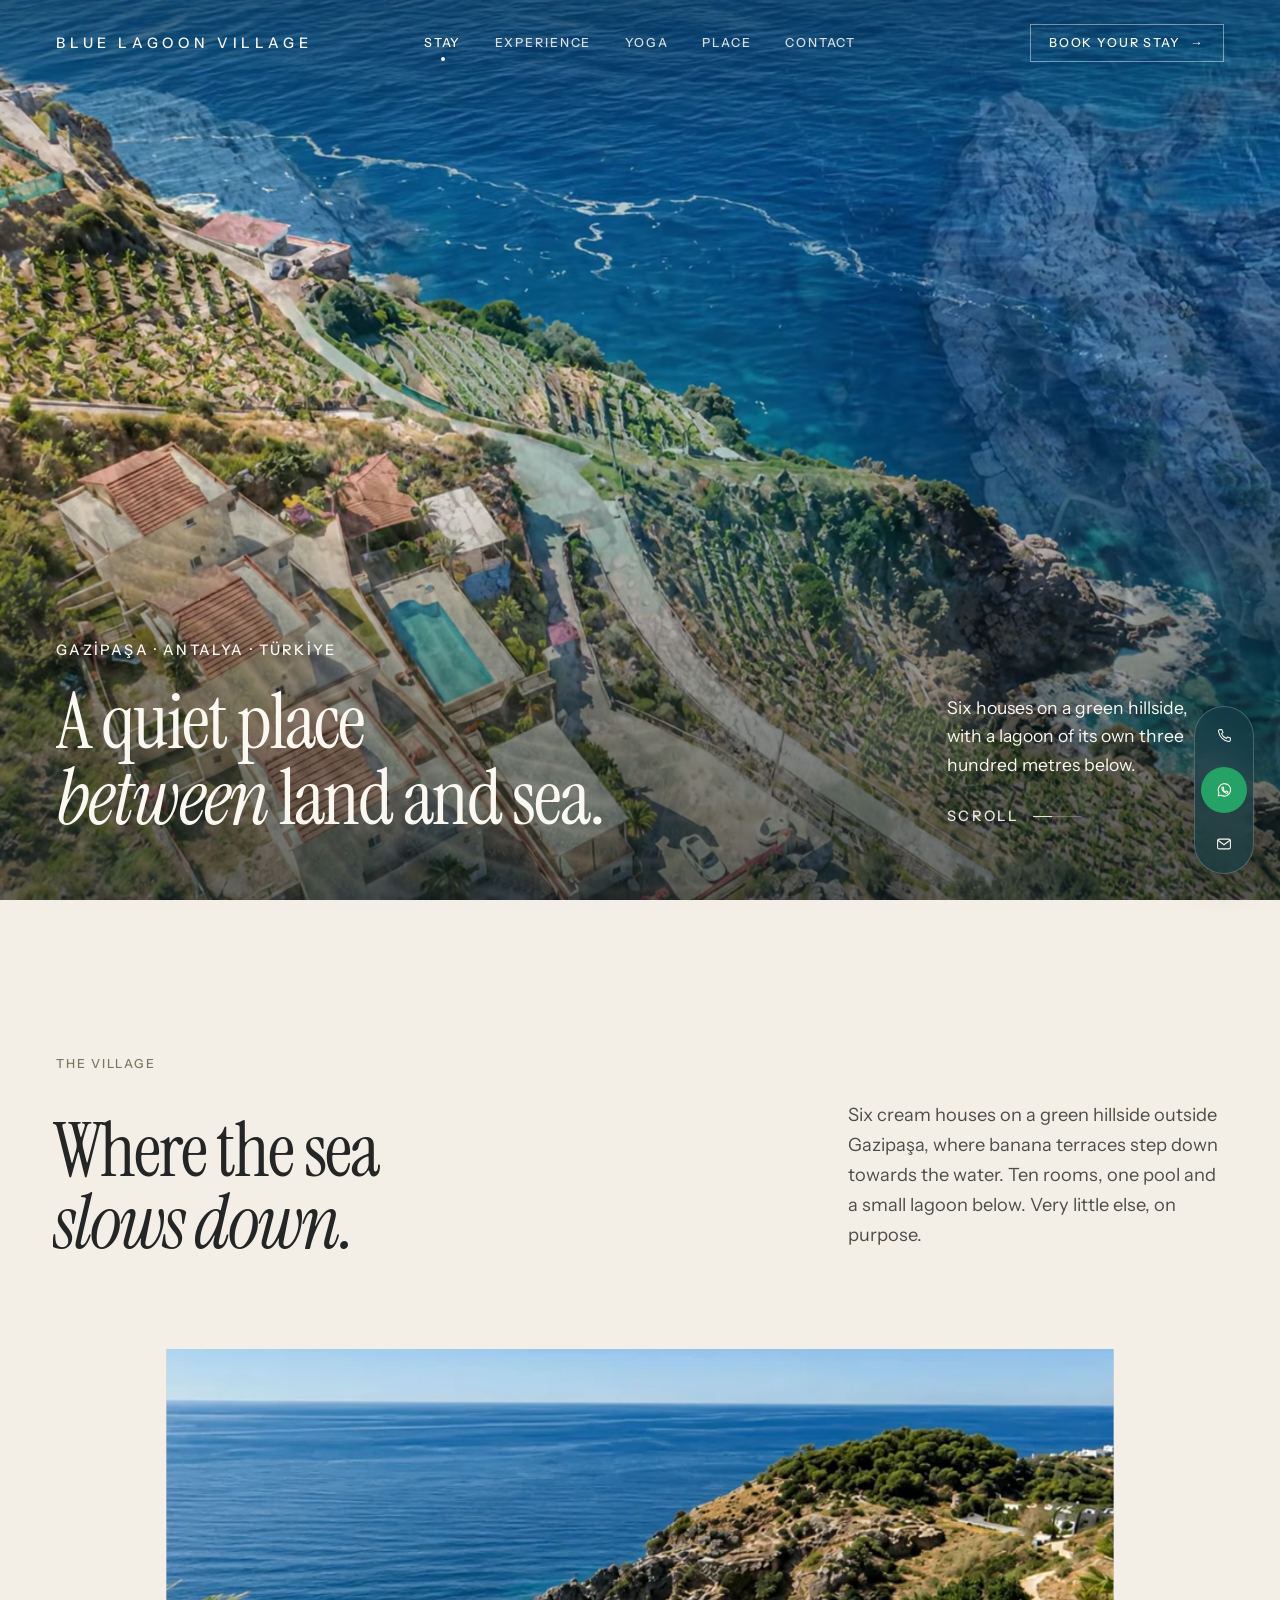
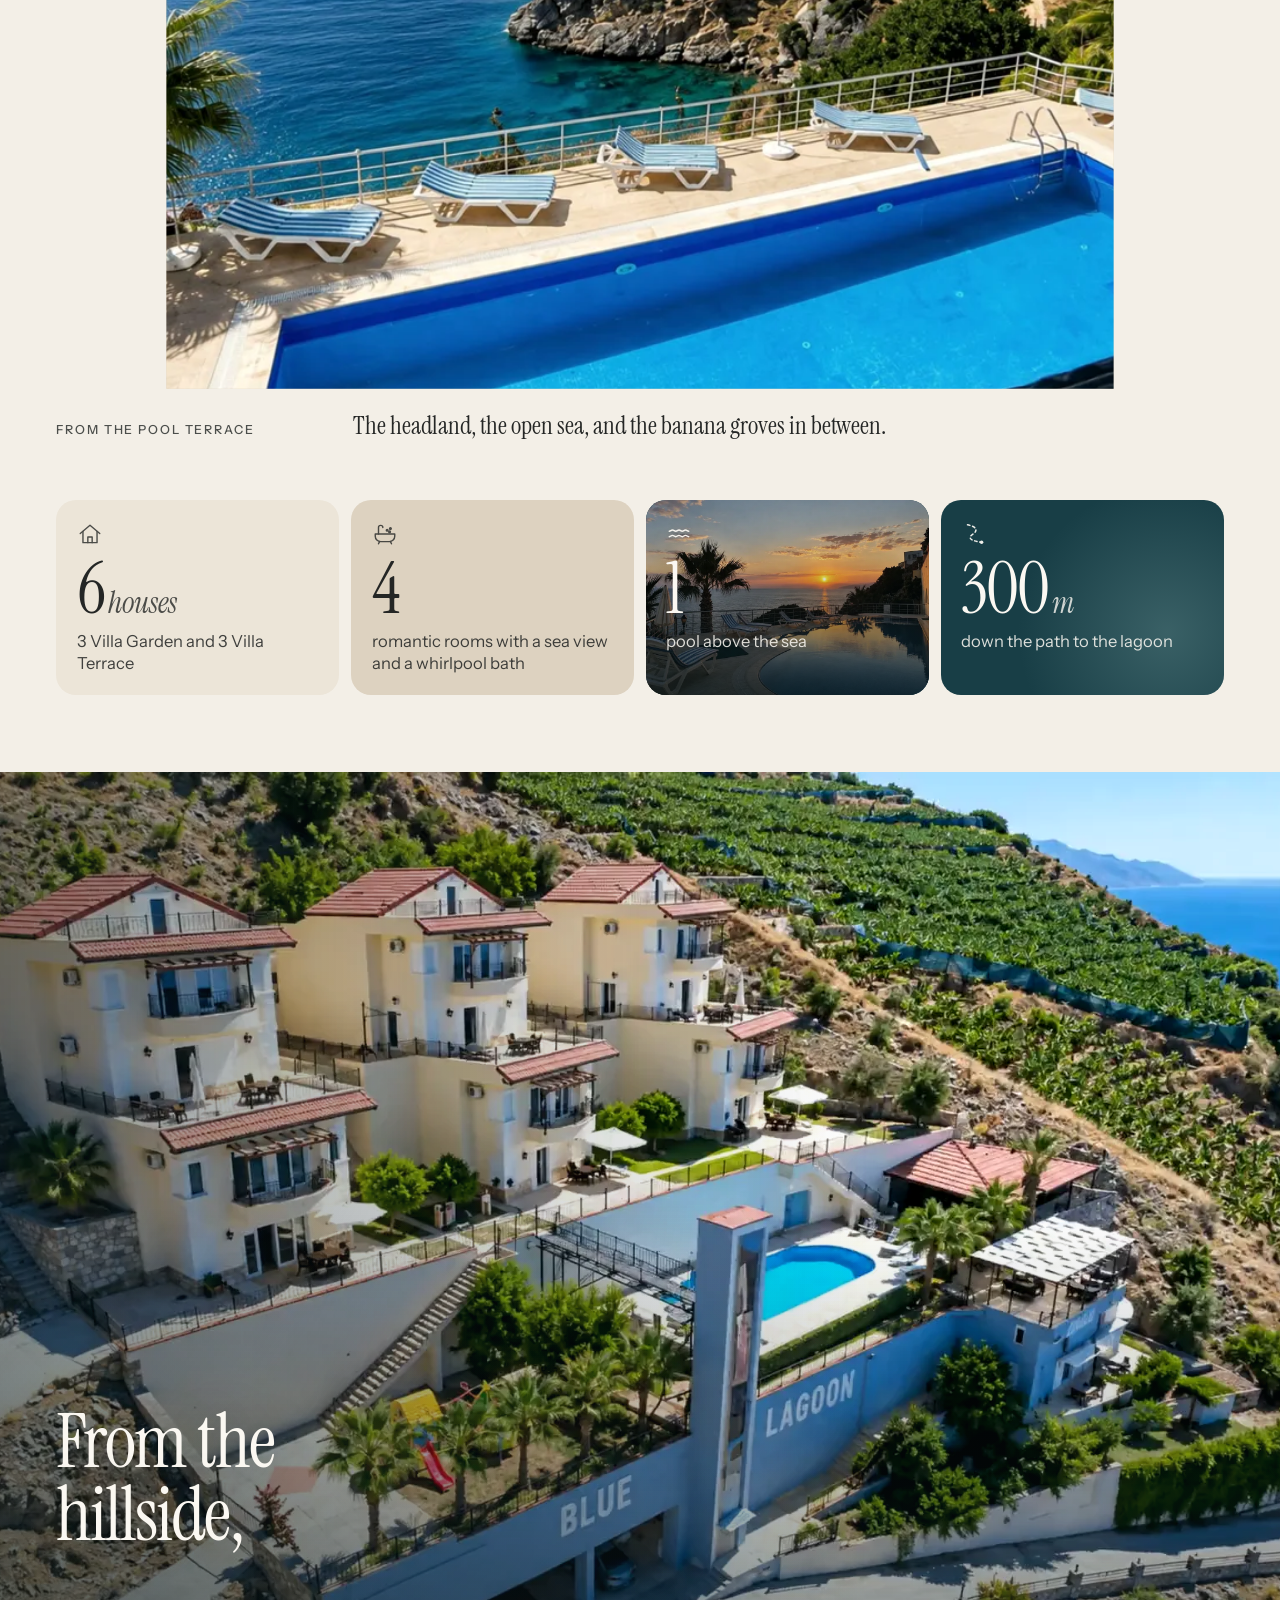
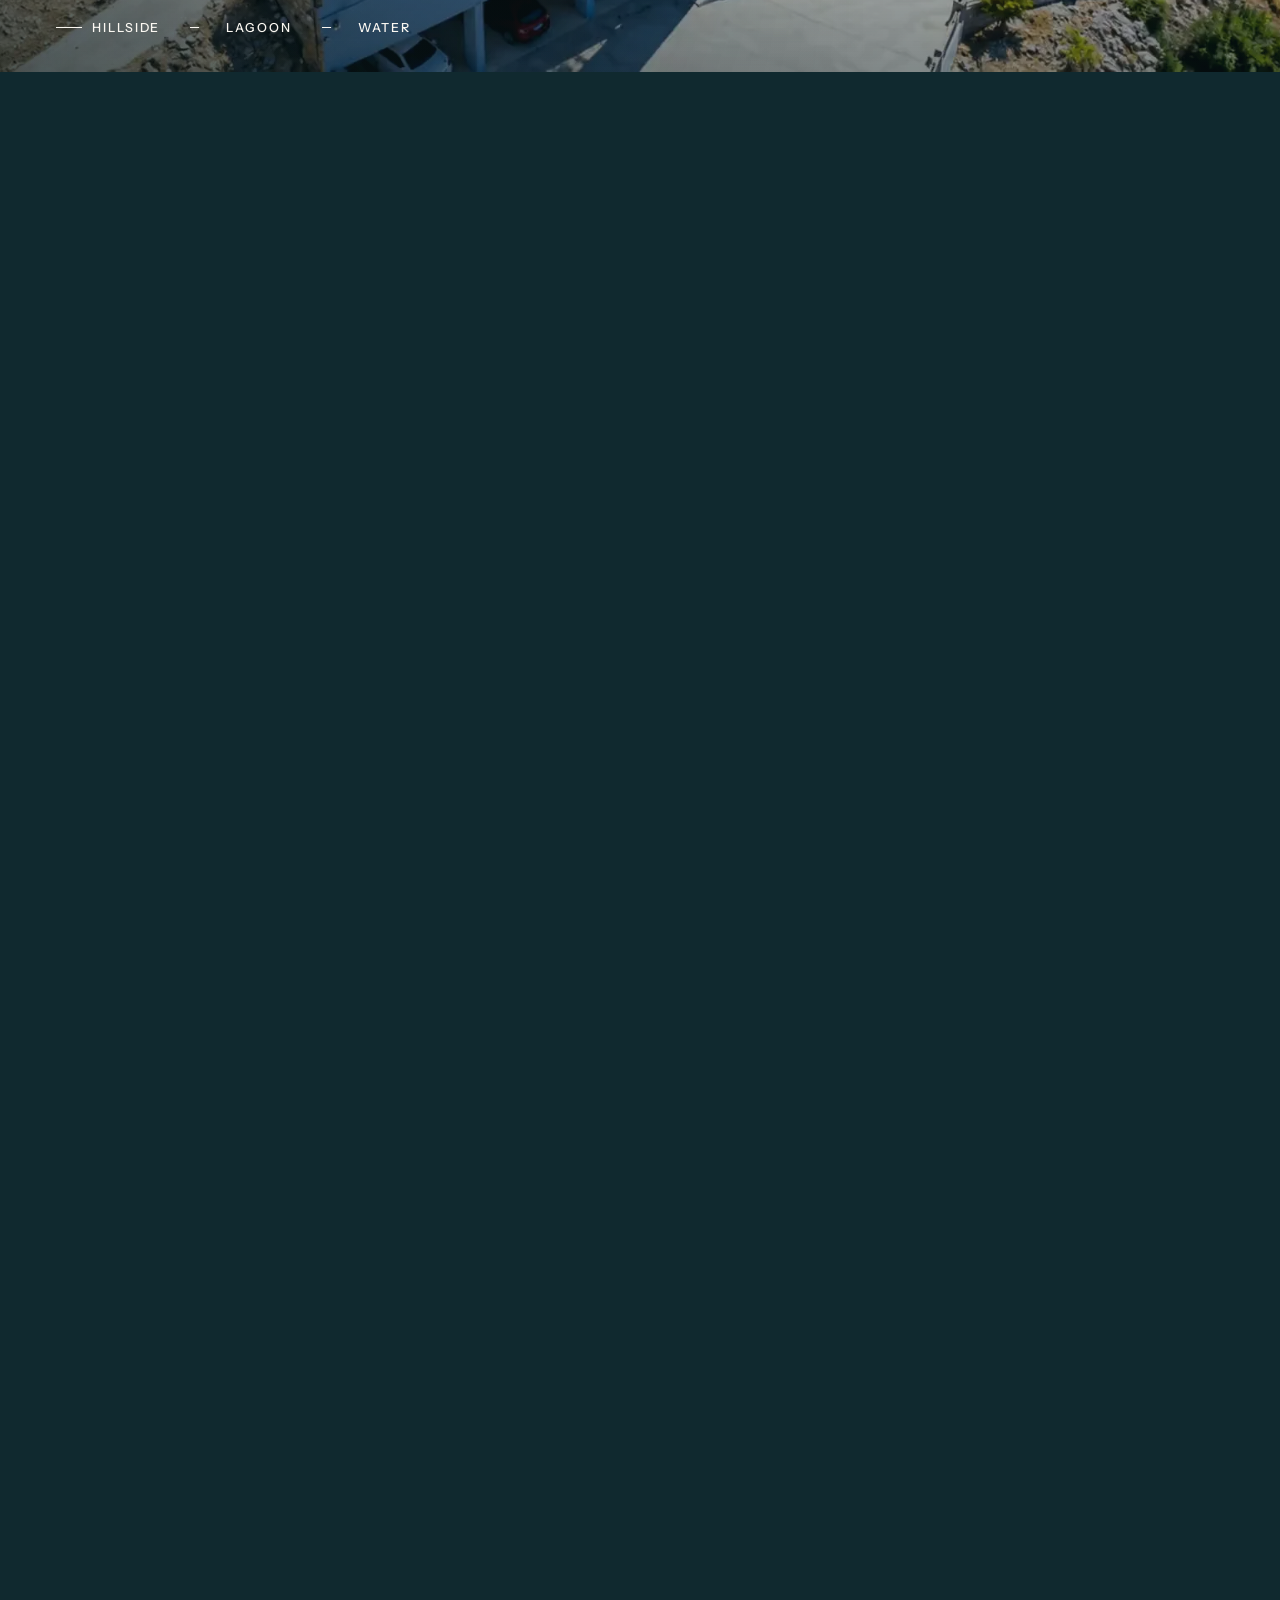
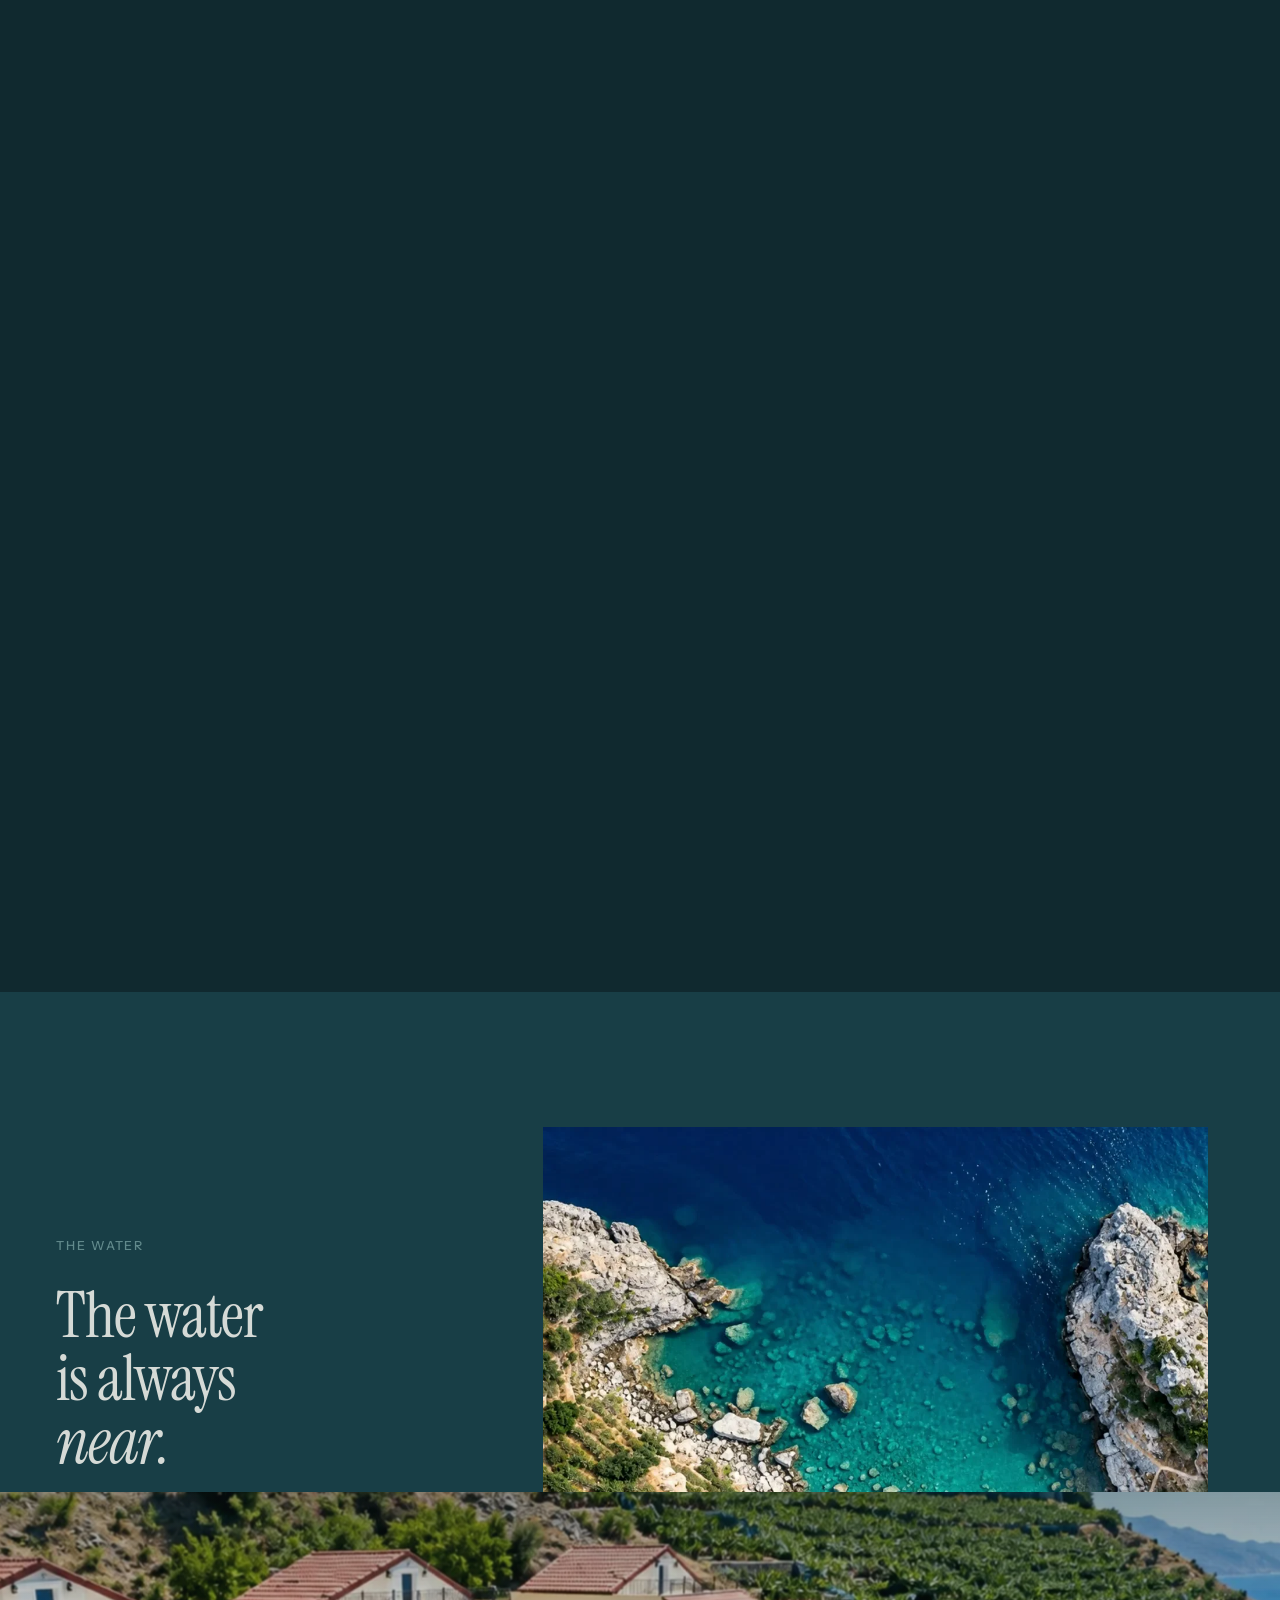
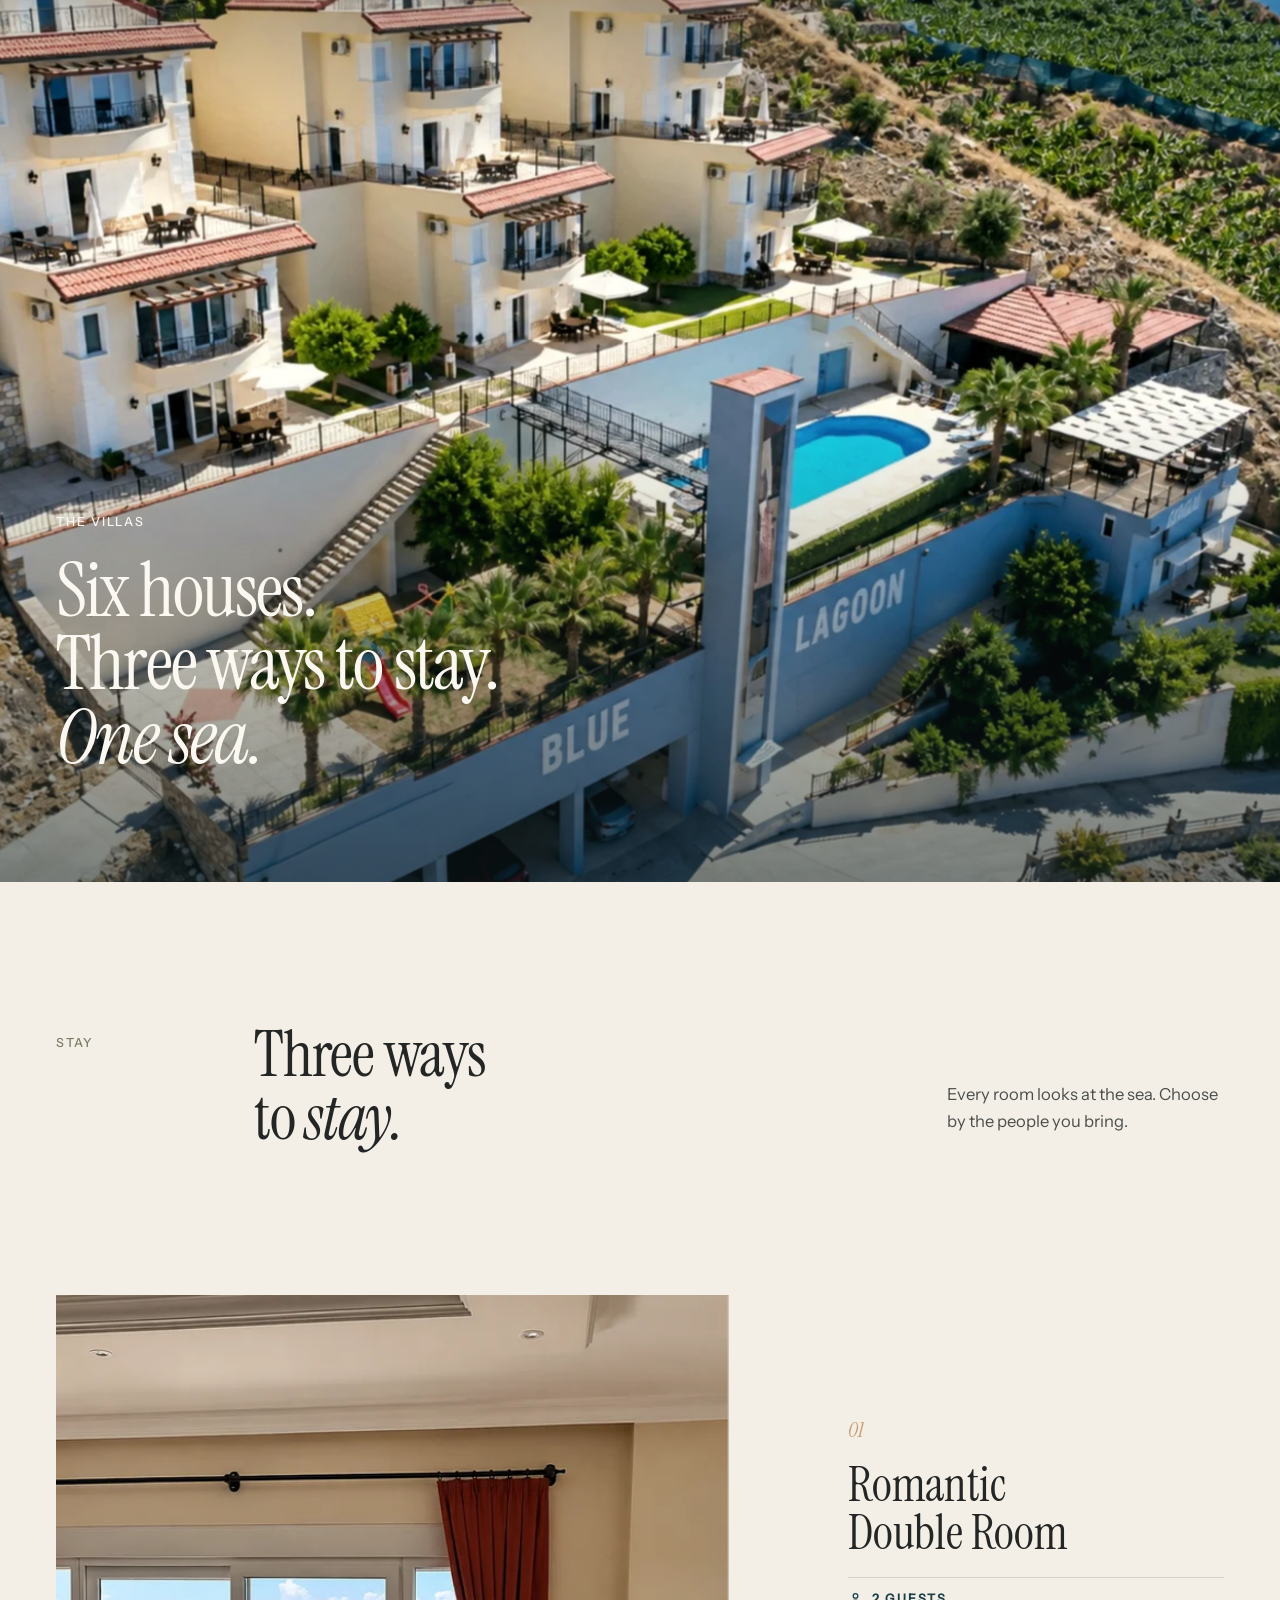
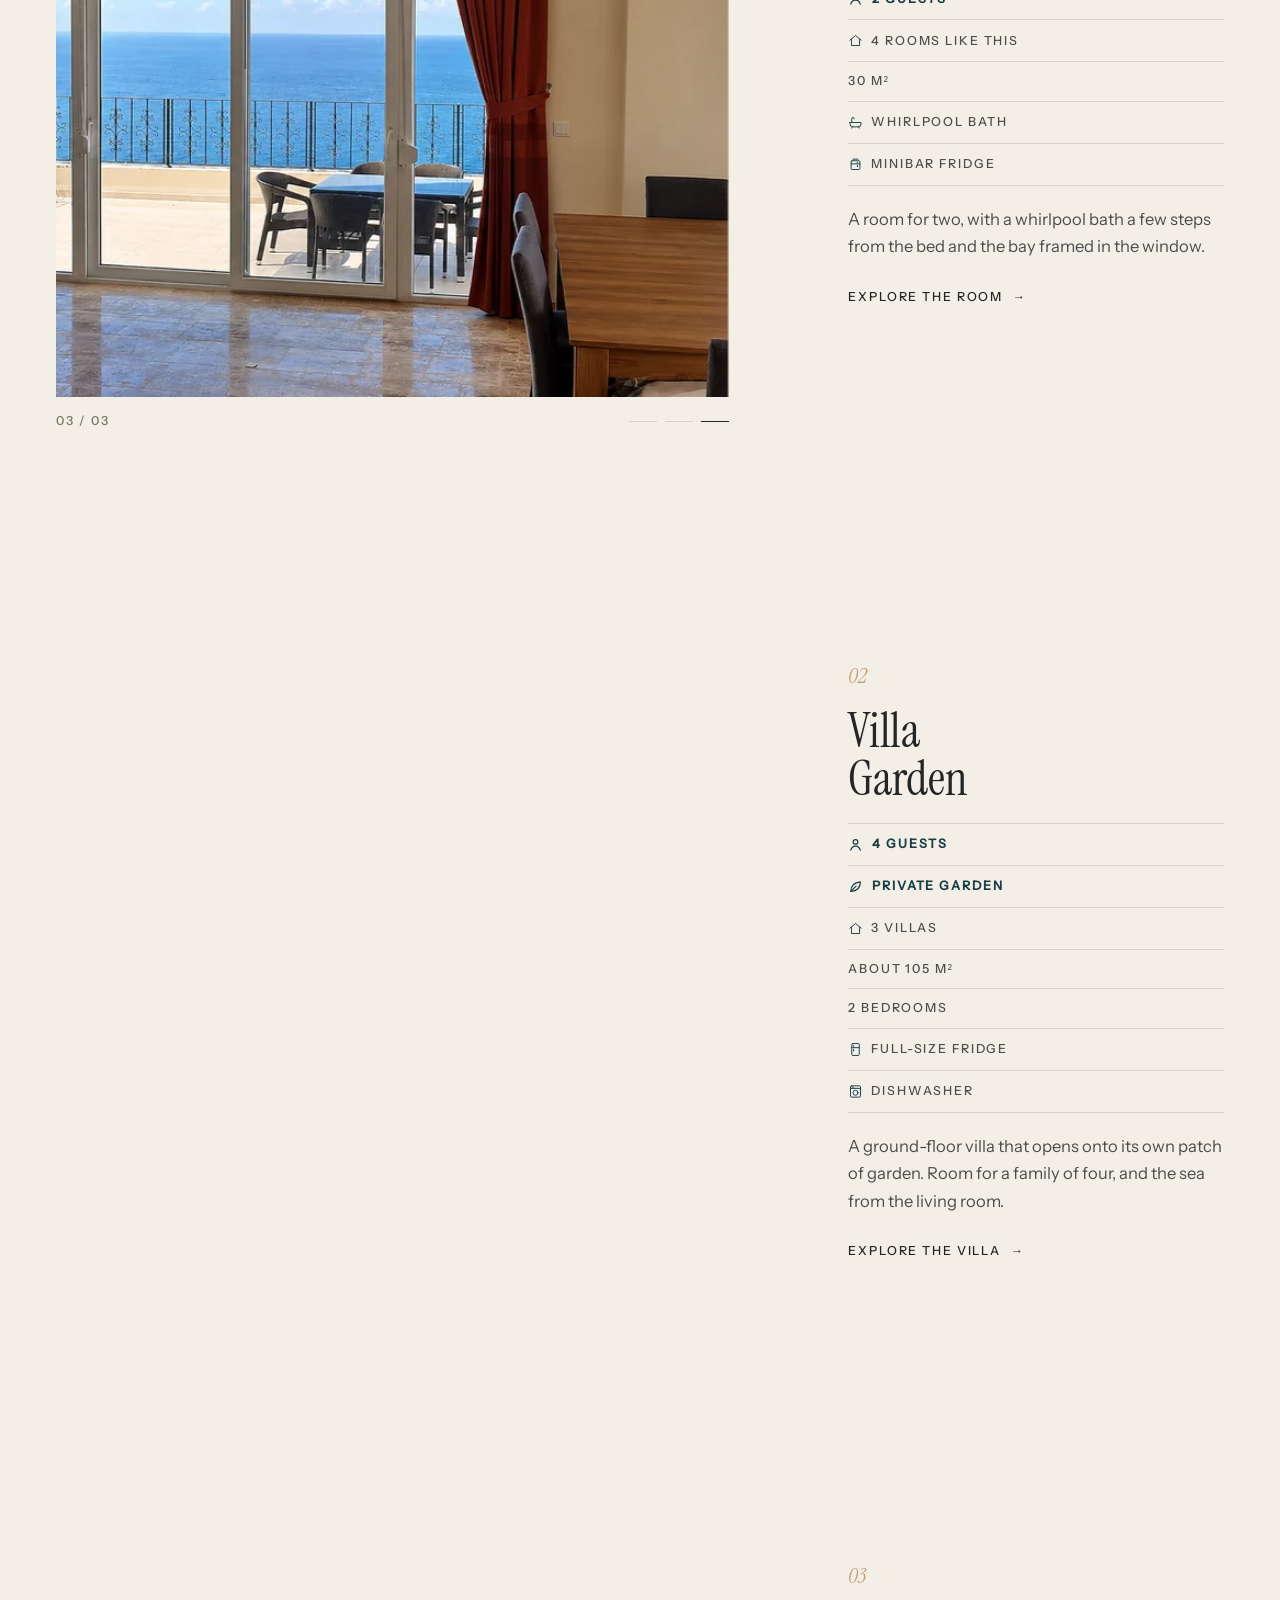
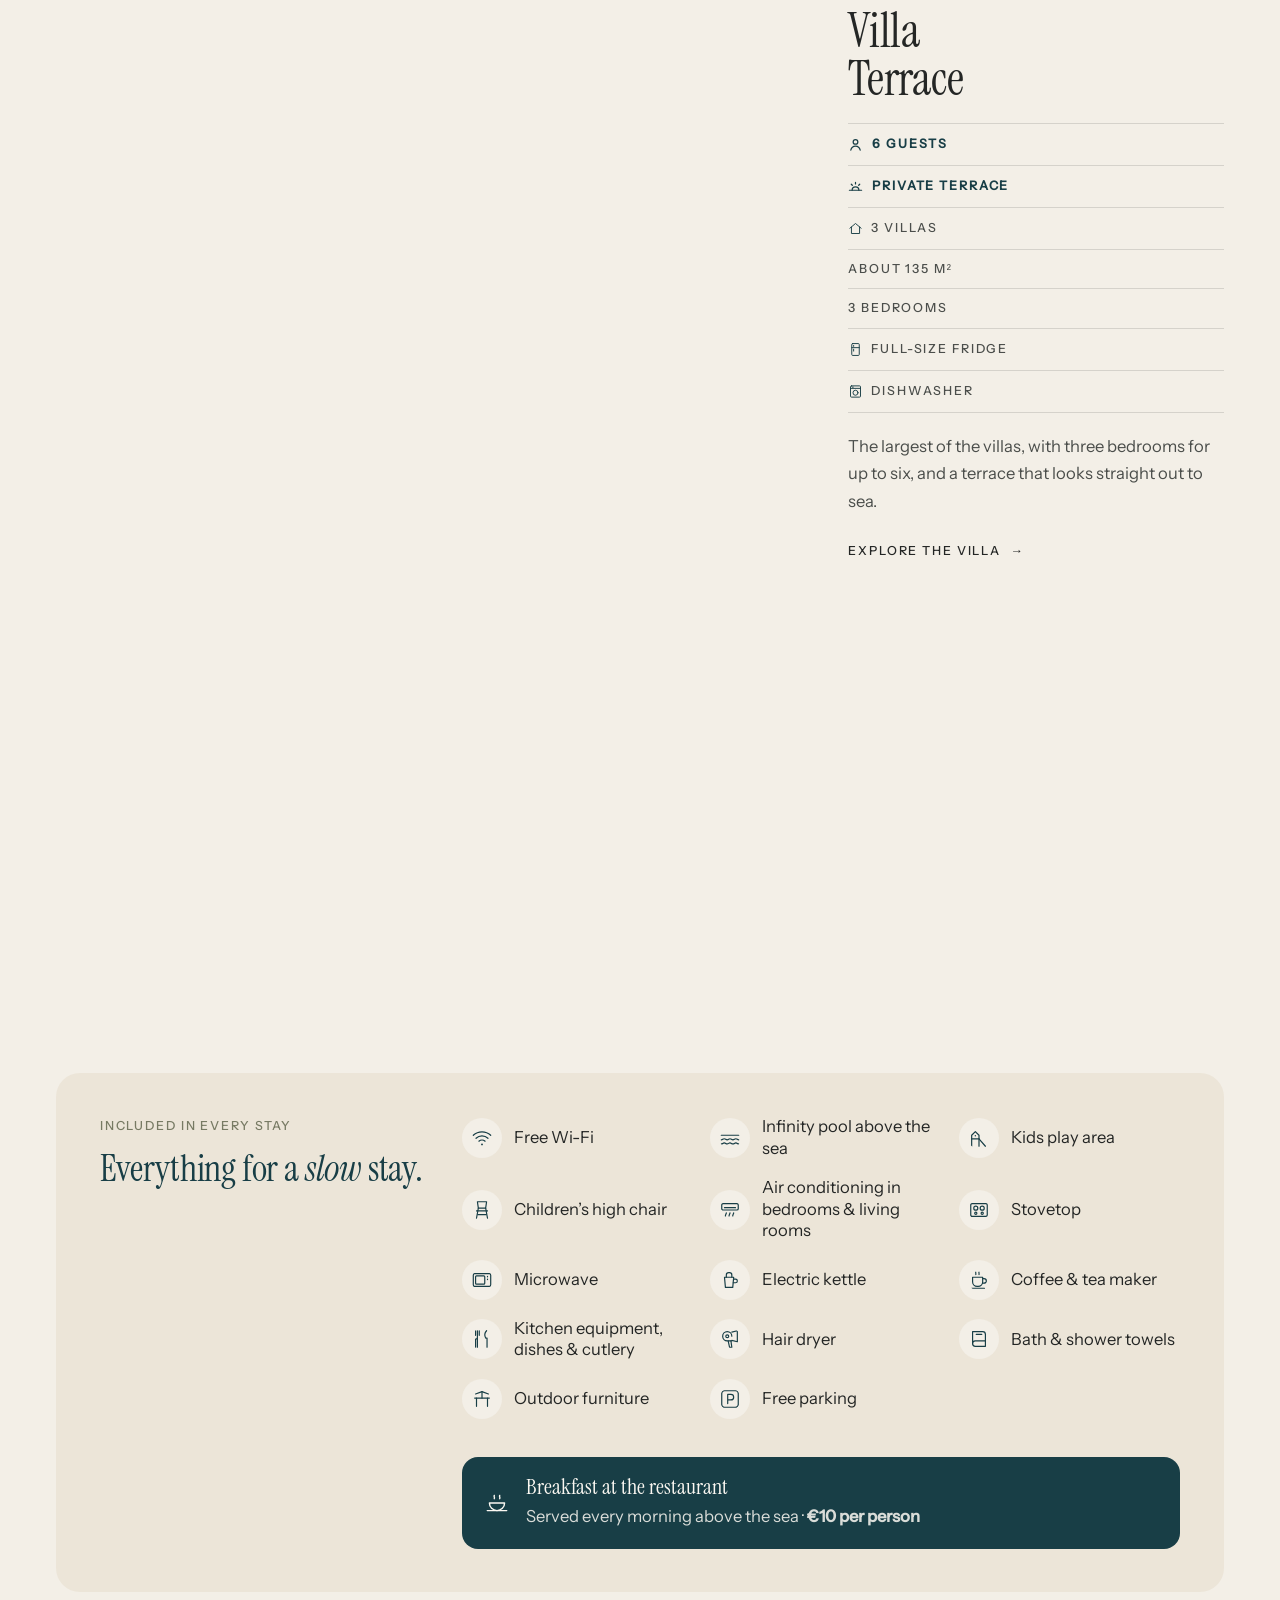
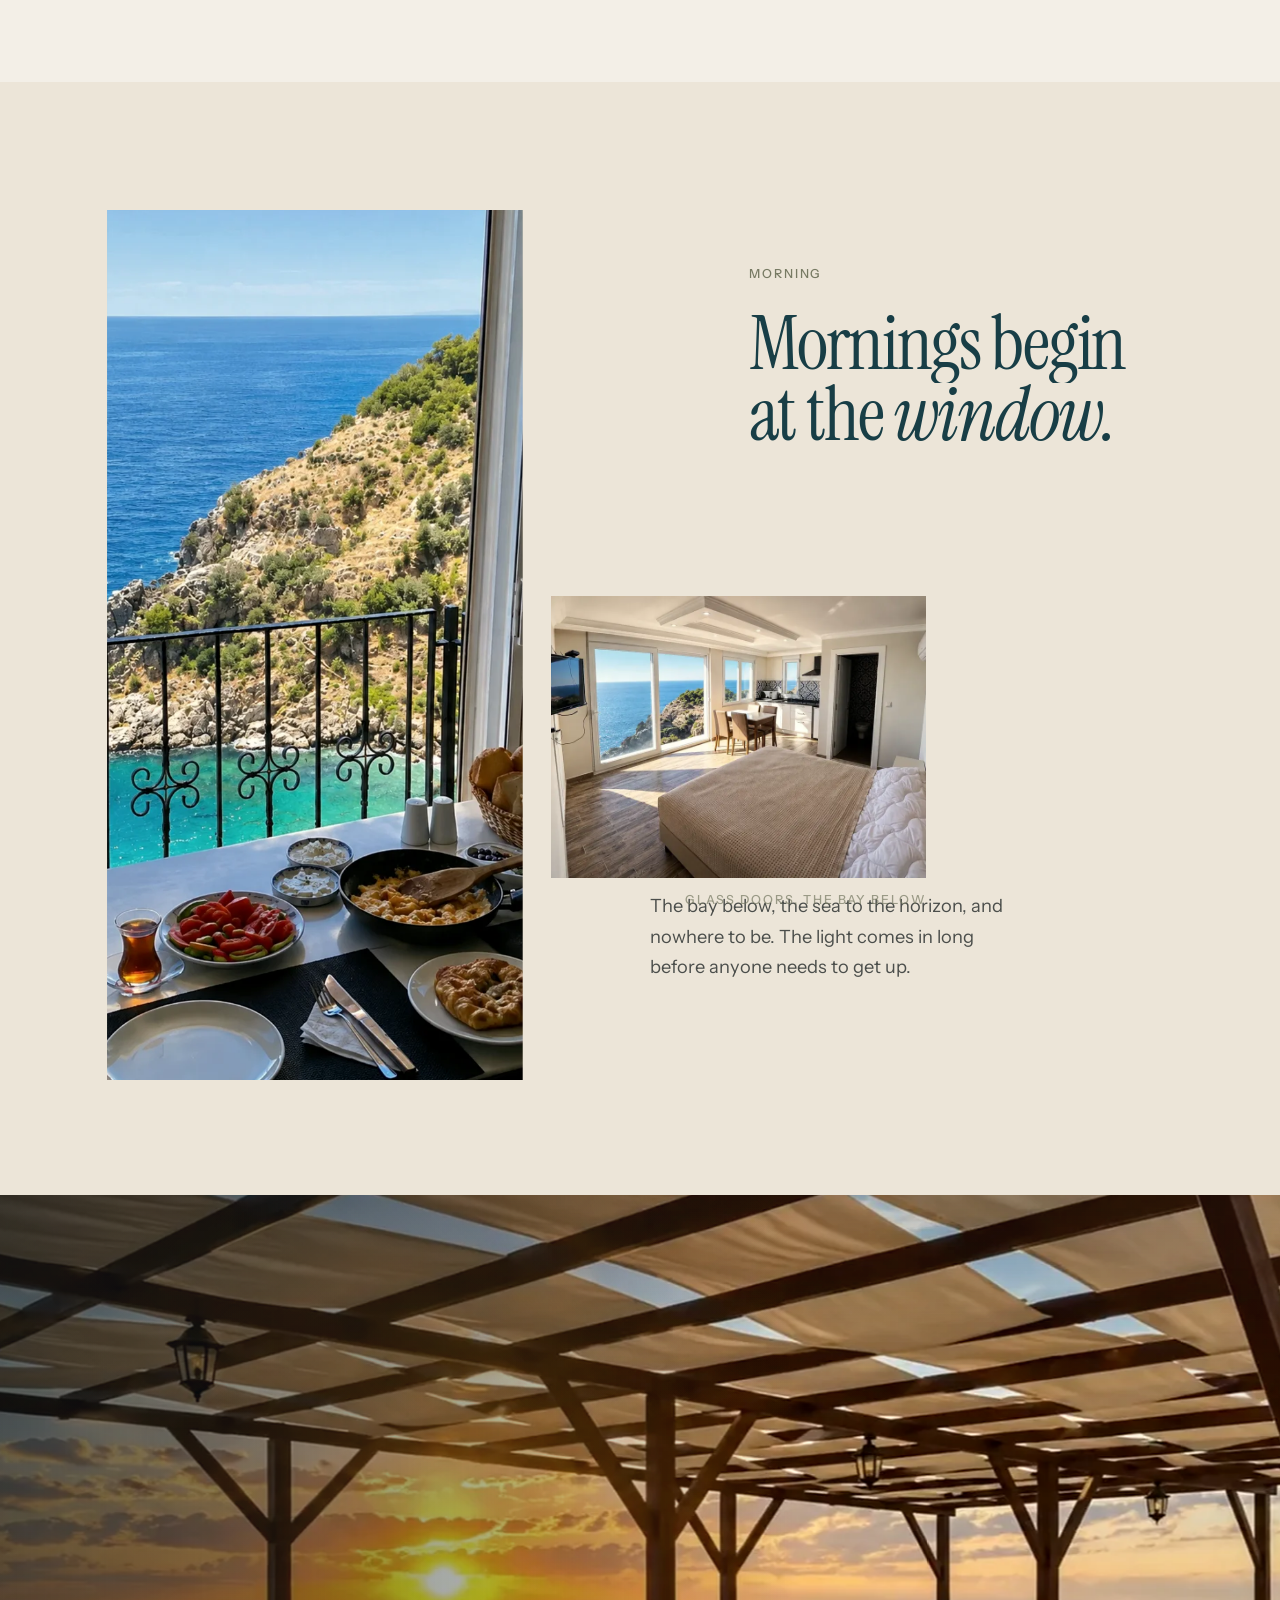
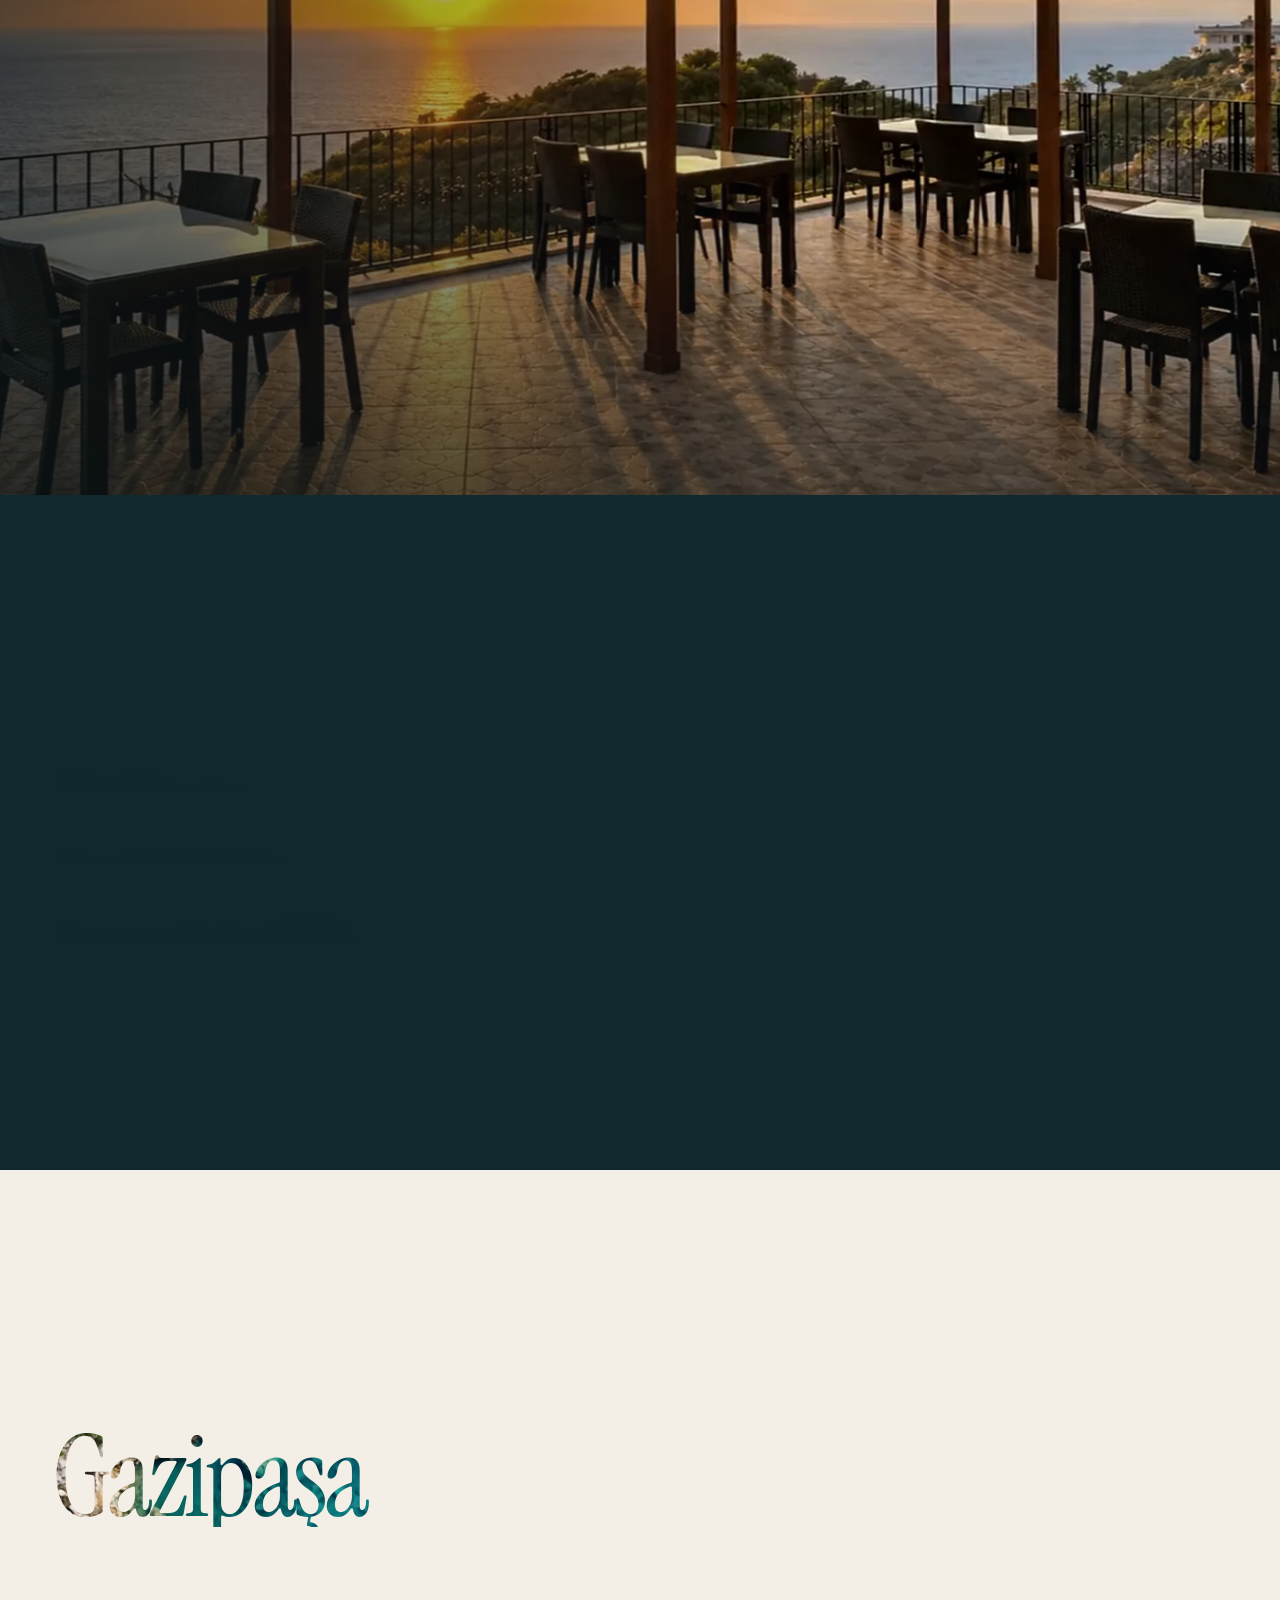
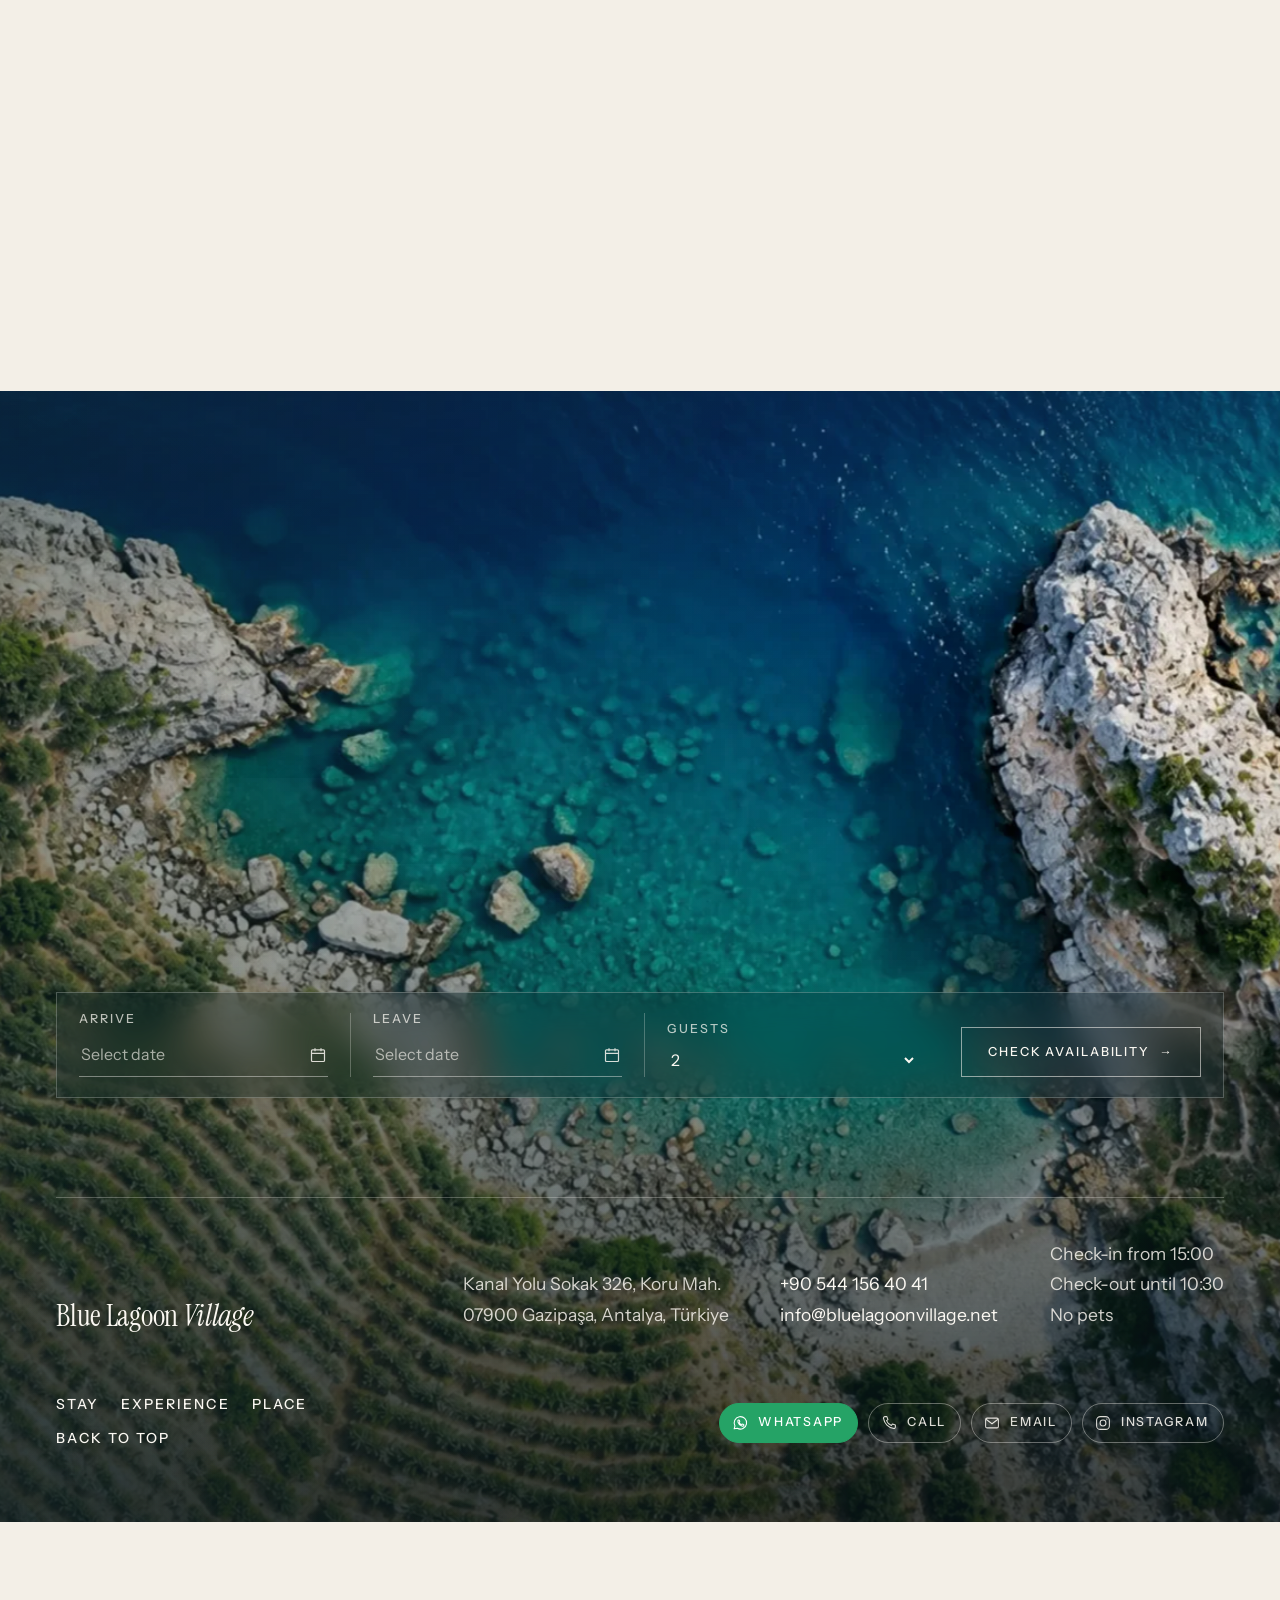
==== commit 9c44e8b2: "Facts: numbers aligned across tiles; '6 houses' with villas listed below Co-Authored-By: Claude Opus" ====
--- a/index.html
+++ b/index.html
@@ -110,7 +110,7 @@
     </figcaption>
   </figure>
   <ul class="facts" data-facts aria-label="At a glance">
-    <li class="fact"><svg class="fact__ic" viewBox="0 0 24 24" width="26" height="26" aria-hidden="true" fill="none" stroke="currentColor" stroke-width="1.3" stroke-linecap="round" stroke-linejoin="round"><path d="M3 11.5 12 4l9 7.5"/><path d="M5.5 9.6V20h13V9.6"/><path d="M10 20v-5.2h4V20"/></svg><b><i data-count="6">6</i></b><span>houses: 3 Villa Garden and 3 Villa Terrace</span></li>
+    <li class="fact"><svg class="fact__ic" viewBox="0 0 24 24" width="26" height="26" aria-hidden="true" fill="none" stroke="currentColor" stroke-width="1.3" stroke-linecap="round" stroke-linejoin="round"><path d="M3 11.5 12 4l9 7.5"/><path d="M5.5 9.6V20h13V9.6"/><path d="M10 20v-5.2h4V20"/></svg><b><i data-count="6">6</i><small>houses</small></b><span>3 Villa Garden and 3 Villa Terrace</span></li>
     <li class="fact fact--sand"><svg class="fact__ic" viewBox="0 0 24 24" width="26" height="26" aria-hidden="true" fill="none" stroke="currentColor" stroke-width="1.3" stroke-linecap="round" stroke-linejoin="round"><path d="M3 12h18v2a5 5 0 0 1-5 5H8a5 5 0 0 1-5-5z"/><path d="M6 12V6a2 2 0 0 1 4 0"/><circle cx="14" cy="8.5" r=".8"/><circle cx="17" cy="7" r=".8"/><circle cx="16.2" cy="10" r=".8"/><path d="M7 19l-1 2M17 19l1 2"/></svg><b><i data-count="4">4</i></b><span>romantic rooms with a sea view and a whirlpool bath</span></li>
     <li class="fact fact--photo"><img src="assets/img/pool-sunset-32-960.webp" alt="" loading="lazy" aria-hidden="true"><svg class="fact__ic" viewBox="0 0 24 24" width="26" height="26" aria-hidden="true" fill="none" stroke="currentColor" stroke-width="1.3" stroke-linecap="round" stroke-linejoin="round"><path d="M3 9.5c1.5 0 1.5-1.2 3-1.2s1.5 1.2 3 1.2 1.5-1.2 3-1.2 1.5 1.2 3 1.2 1.5-1.2 3-1.2 1.5 1.2 3 1.2"/><path d="M3 14.5c1.5 0 1.5-1.2 3-1.2s1.5 1.2 3 1.2 1.5-1.2 3-1.2 1.5 1.2 3 1.2 1.5-1.2 3-1.2 1.5 1.2 3 1.2"/></svg><b><i data-count="1">1</i></b><span>pool above the sea</span></li>
     <li class="fact fact--deep"><svg class="fact__ic fact__path" viewBox="0 0 24 24" width="26" height="26" aria-hidden="true" fill="none" stroke="currentColor" stroke-width="1.4" stroke-linecap="round"><path d="M6 3.5c9 1.8 9.5 5.6 5 8.6s-3.5 5.8 7 7.4"/><circle cx="19" cy="19.6" r="1.6" fill="currentColor" stroke="none"/></svg><b><i data-count="300">300</i><small>m</small></b><span>down the path to the lagoon</span></li>
--- a/styles.css
+++ b/styles.css
@@ -1051,3 +1051,8 @@
   .retreat__text{align-self:end;padding-bottom:6px}
 }
 @media (min-width:761px){.retreat__copy{grid-template-rows:1fr auto auto}.retreat__text{padding-top:10px}}
+/* v22 facts: numbers line up across tiles — icon, number, then the caption */
+.facts .fact{justify-content:flex-start}
+.facts .fact b{margin-top:auto;margin-bottom:0}
+.facts .fact span{min-height:calc(3 * 1.3em)}
+@media (min-width:1101px){.facts .fact span{min-height:calc(2 * 1.3em)}}
